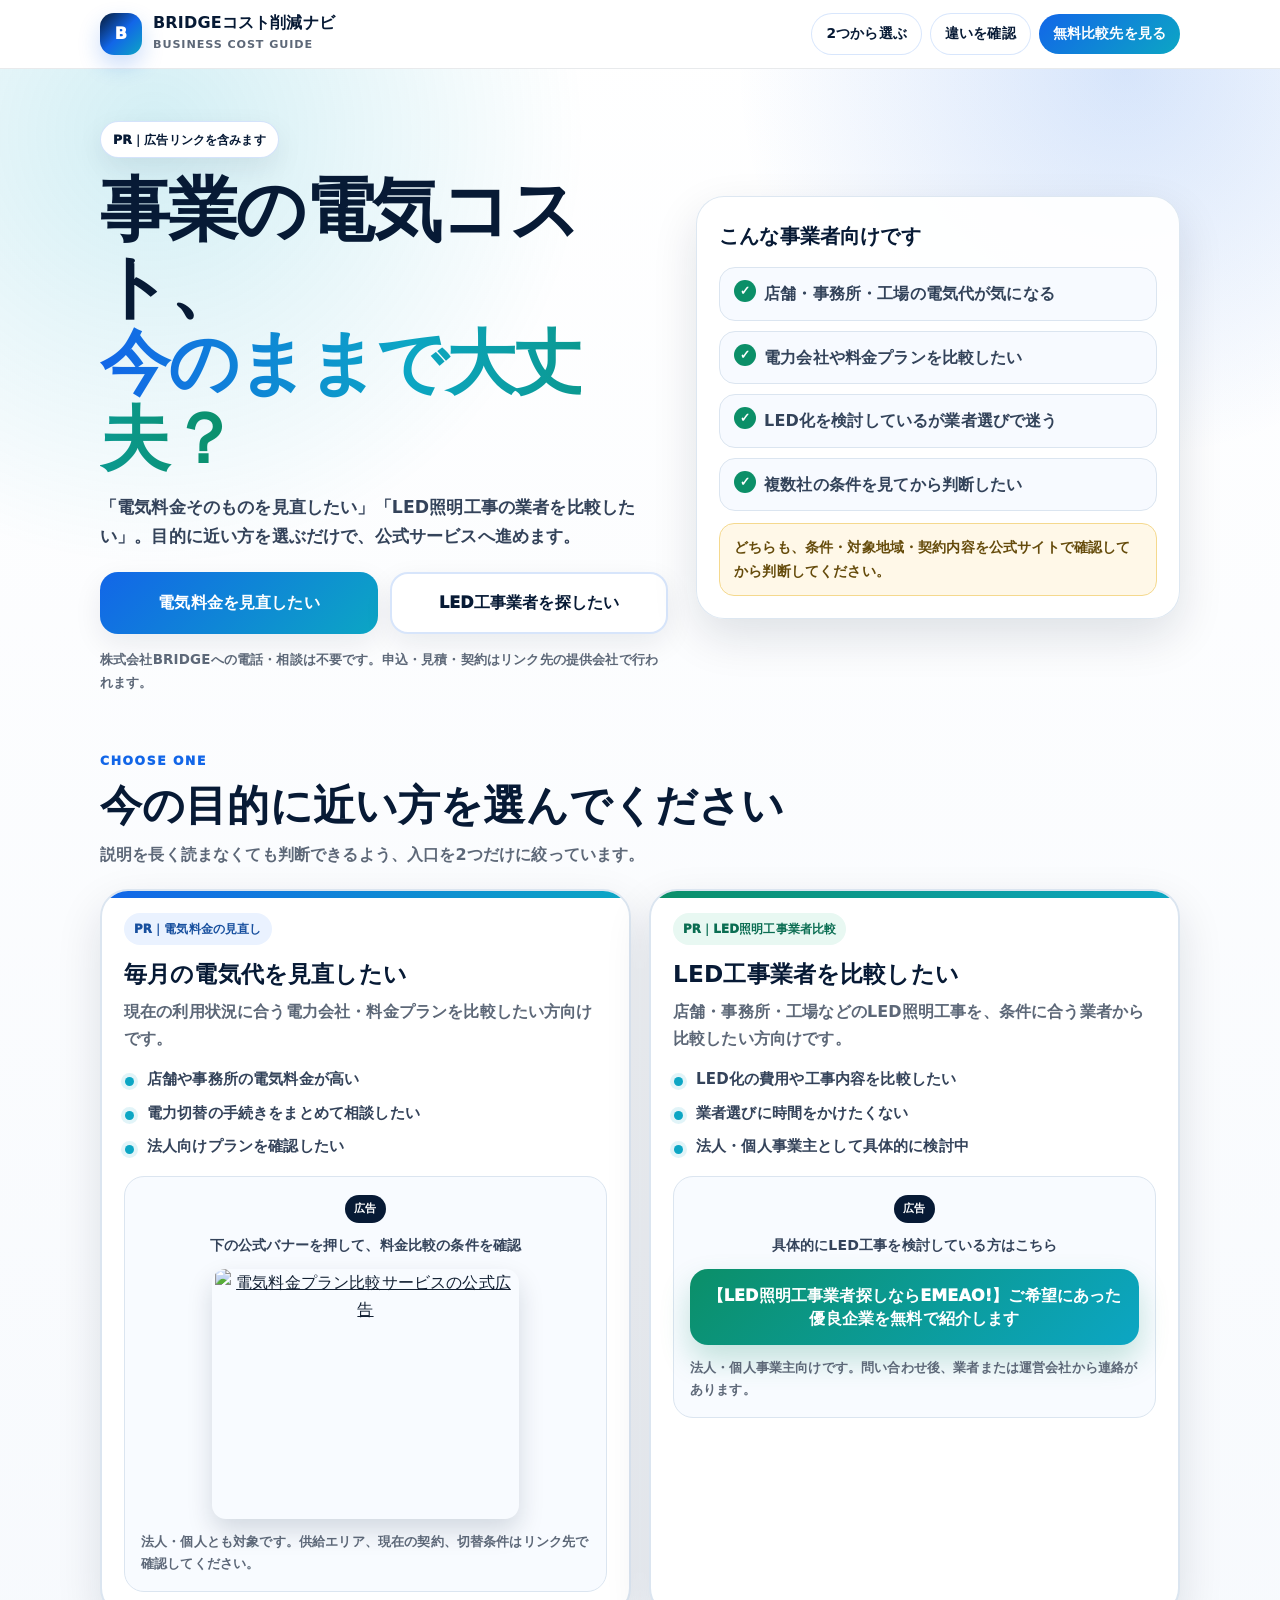
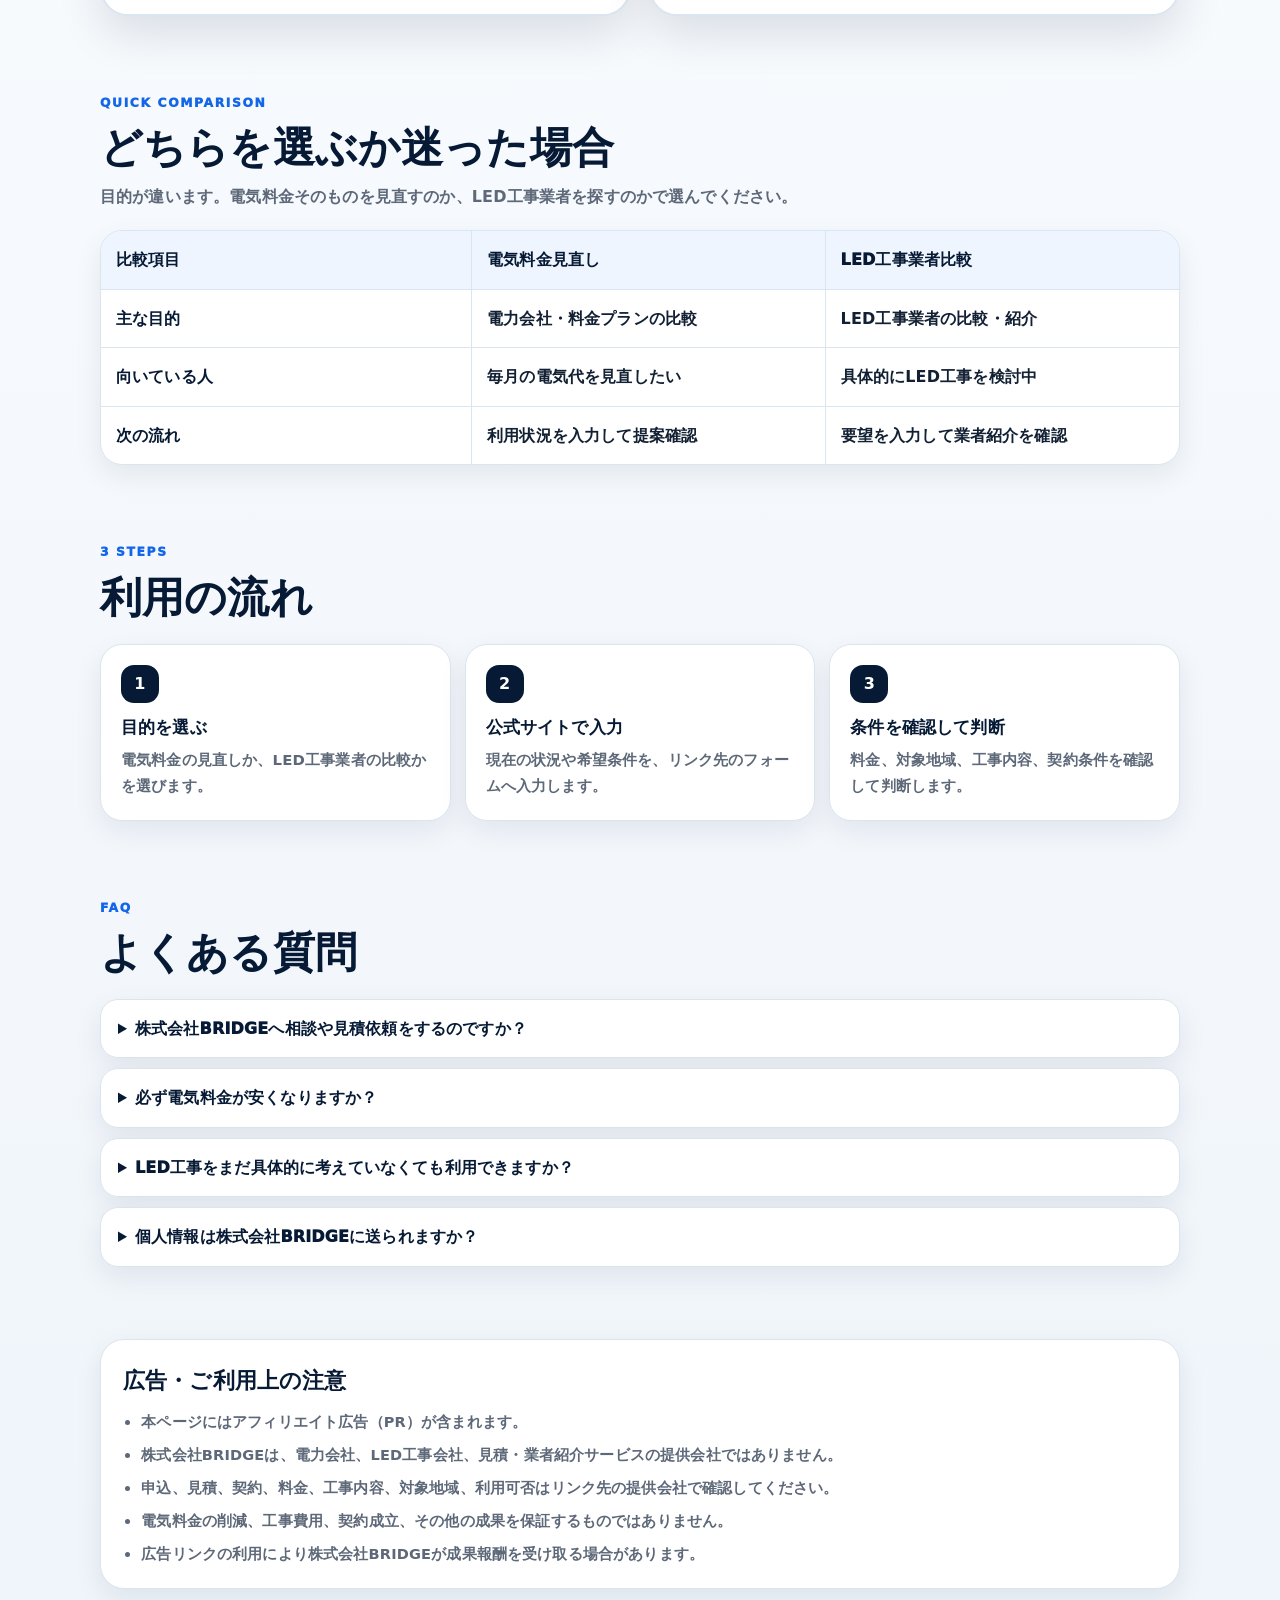
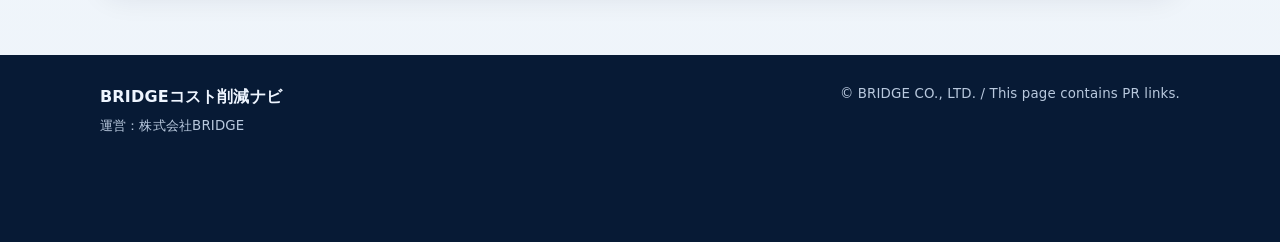
==== index.html @ 377116f3 "Redesign cost reduction nav for clear affiliate conversion" ====
<!doctype html>
<html lang="ja">
<head>
  <meta charset="utf-8">
  <meta name="viewport" content="width=device-width, initial-scale=1">
  <title>BRIDGEコスト削減ナビ｜法人・個人事業主の電気代・LED工事比較</title>
  <meta name="description" content="法人・個人事業主向けに、電気料金の見直しとLED照明工事業者の比較先を分かりやすく案内します。目的に近いサービスを選び、公式サイトで条件を確認できます。">
  <meta property="og:title" content="BRIDGEコスト削減ナビ｜電気代・LED工事比較">
  <meta property="og:description" content="事業の電気代を見直したい方、LED照明工事業者を比較したい方のためのシンプルな案内ページです。">
  <meta property="og:type" content="website">
  <meta property="og:url" content="https://bridgecoltdhashimoto-commits.github.io/bridge-business-cost-nav/">
  <meta name="twitter:card" content="summary">
  <meta name="theme-color" content="#071a35">
  <meta name="application-name" content="BRIDGEコスト削減ナビ">
  <meta name="apple-mobile-web-app-title" content="BRIDGEコストナビ">
  <meta name="apple-mobile-web-app-capable" content="yes">
  <meta name="mobile-web-app-capable" content="yes">
  <meta name="apple-mobile-web-app-status-bar-style" content="black-translucent">
  <link rel="canonical" href="https://bridgecoltdhashimoto-commits.github.io/bridge-business-cost-nav/">
  <link rel="icon" href="icon.svg?v=20260711-2" type="image/svg+xml">
  <link rel="manifest" href="site.webmanifest?v=20260711-2">
  <style>
    :root{
      --navy:#071a35;
      --blue:#1266e8;
      --cyan:#0ca6c4;
      --green:#0b8f68;
      --ink:#122033;
      --muted:#5d6878;
      --line:#dbe5f0;
      --bg:#f4f8fc;
      --card:#fff;
      --warm:#fff8e8;
      --shadow:0 18px 46px rgba(7,26,53,.12);
      --soft:0 10px 28px rgba(7,26,53,.08);
      --max:1080px;
    }
    *{box-sizing:border-box;margin:0;padding:0}
    html{scroll-behavior:smooth;scroll-padding-top:84px}
    body{font-family:"Yu Gothic","Hiragino Kaku Gothic ProN","Meiryo",system-ui,sans-serif;color:var(--ink);background:linear-gradient(180deg,#fff 0%,#f6f9fd 54%,#eef4fa 100%);line-height:1.72;letter-spacing:.01em}
    a{color:inherit}
    img{display:block;max-width:100%;height:auto}
    .container{width:min(var(--max),92%);margin:0 auto}
    .skip-link{position:absolute;left:-9999px;top:8px;background:#fff;color:#000;padding:10px 14px;border-radius:10px;z-index:9999}.skip-link:focus{left:8px}
    .site-header{position:sticky;top:0;z-index:1000;background:rgba(255,255,255,.94);backdrop-filter:blur(14px);border-bottom:1px solid rgba(7,26,53,.09)}
    .header-inner{min-height:68px;display:flex;align-items:center;justify-content:space-between;gap:16px}
    .brand{display:flex;align-items:center;gap:11px;text-decoration:none;color:var(--navy)}
    .brand-mark{width:42px;height:42px;border-radius:14px;display:grid;place-items:center;color:#fff;background:linear-gradient(135deg,var(--navy),var(--blue),var(--cyan));font-weight:1000;box-shadow:0 10px 22px rgba(18,102,232,.22)}
    .brand strong{display:block;font-size:1rem;line-height:1.2}.brand small{display:block;color:var(--muted);font-size:.7rem;font-weight:900;letter-spacing:.08em;margin-top:3px}
    .header-nav{display:flex;align-items:center;gap:8px}.header-nav a{min-height:40px;display:inline-flex;align-items:center;padding:8px 14px;border-radius:999px;text-decoration:none;color:var(--navy);font-weight:900;font-size:.86rem;border:1px solid rgba(18,102,232,.16);background:#fff}.header-nav a.primary{color:#fff;border:none;background:linear-gradient(135deg,var(--blue),var(--cyan))}
    .hero{padding:52px 0 26px;background:radial-gradient(circle at 12% 10%,rgba(12,166,196,.18),transparent 34%),radial-gradient(circle at 88% 0%,rgba(18,102,232,.17),transparent 30%)}
    .hero-grid{display:grid;grid-template-columns:minmax(0,1.08fr) minmax(310px,.92fr);gap:28px;align-items:center}
    .pr-label{display:inline-flex;align-items:center;gap:7px;padding:7px 12px;border-radius:999px;background:#fff;border:1px solid rgba(18,102,232,.18);color:var(--navy);font-size:.78rem;font-weight:1000;margin-bottom:14px;box-shadow:var(--soft)}
    h1{font-size:clamp(2.25rem,5.5vw,4.55rem);line-height:1.08;color:var(--navy);font-weight:1000;letter-spacing:-.035em;margin-bottom:16px}
    h1 span{background:linear-gradient(90deg,var(--blue),var(--cyan),var(--green));-webkit-background-clip:text;background-clip:text;color:transparent}
    .hero-lead{max-width:680px;color:#34435a;font-size:1.08rem;font-weight:700;margin-bottom:20px}
    .hero-actions{display:grid;grid-template-columns:repeat(2,minmax(0,1fr));gap:12px;max-width:650px}
    .hero-action{min-height:62px;display:flex;align-items:center;justify-content:center;padding:13px 16px;border-radius:18px;text-decoration:none;text-align:center;font-weight:1000;line-height:1.35;box-shadow:var(--soft)}
    .hero-action.primary{color:#fff;background:linear-gradient(135deg,var(--blue),var(--cyan))}.hero-action.secondary{color:var(--navy);background:#fff;border:2px solid rgba(18,102,232,.17)}
    .hero-note{margin-top:14px;color:var(--muted);font-size:.84rem;font-weight:700}
    .hero-panel{background:rgba(255,255,255,.92);border:1px solid rgba(219,229,240,.92);border-radius:28px;padding:22px;box-shadow:var(--shadow)}
    .hero-panel h2{font-size:1.28rem;color:var(--navy);margin-bottom:13px}
    .check-list{list-style:none;display:grid;gap:10px}.check-list li{position:relative;padding:12px 12px 12px 44px;border-radius:16px;background:#f7faff;border:1px solid var(--line);color:#33435a;font-weight:800}.check-list li::before{content:"✓";position:absolute;left:14px;top:12px;width:22px;height:22px;display:grid;place-items:center;border-radius:50%;color:#fff;background:var(--green);font-size:.78rem;font-weight:1000}
    .panel-caption{margin-top:12px;padding:12px 14px;border-radius:15px;background:var(--warm);border:1px solid #f5d98e;color:#654b0b;font-size:.86rem;font-weight:800}
    section{padding:36px 0}.section-head{margin-bottom:20px}.eyebrow{display:inline-block;color:var(--blue);font-size:.77rem;font-weight:1000;letter-spacing:.13em;margin-bottom:7px}.section-head h2{font-size:clamp(1.7rem,3.8vw,2.65rem);line-height:1.25;color:var(--navy);margin-bottom:9px}.section-head p{max-width:780px;color:var(--muted);font-weight:700}
    .choice-section{padding-top:26px}
    .choice-grid{display:grid;grid-template-columns:repeat(2,minmax(0,1fr));gap:18px}
    .choice-card{position:relative;overflow:hidden;background:#fff;border:2px solid var(--line);border-radius:28px;padding:22px;box-shadow:var(--shadow)}
    .choice-card::before{content:"";position:absolute;inset:0 0 auto;height:7px;background:linear-gradient(90deg,var(--blue),var(--cyan))}.choice-card.led::before{background:linear-gradient(90deg,var(--green),var(--cyan))}
    .choice-tag{display:inline-flex;padding:6px 10px;border-radius:999px;background:#eaf2ff;color:#174f9e;font-size:.74rem;font-weight:1000;margin-bottom:13px}.choice-card.led .choice-tag{background:#e8f8f2;color:#0a6d52}
    .choice-card h3{font-size:1.45rem;line-height:1.35;color:var(--navy);margin-bottom:8px}.choice-card>p{color:var(--muted);font-weight:700;margin-bottom:14px}
    .fit-list{list-style:none;display:grid;gap:8px;margin-bottom:16px}.fit-list li{position:relative;padding-left:23px;color:#34435a;font-size:.94rem;font-weight:750}.fit-list li::before{content:"";position:absolute;left:1px;top:.72em;width:9px;height:9px;border-radius:50%;background:var(--cyan);box-shadow:0 0 0 4px rgba(12,166,196,.12)}
    .ad-box{background:#f8fbff;border:1px solid var(--line);border-radius:20px;padding:16px;text-align:center}.ad-box .ad-label{display:inline-flex;margin-bottom:10px;padding:4px 9px;border-radius:999px;color:#fff;background:var(--navy);font-size:.7rem;font-weight:1000;letter-spacing:.08em}.ad-box .instruction{display:block;margin-bottom:12px;color:#34435a;font-size:.88rem;font-weight:900}.ad-box a{display:inline-block;max-width:100%}
    .electric-banner{display:inline-flex!important;justify-content:center;max-width:100%;border-radius:14px;overflow:hidden;box-shadow:0 12px 26px rgba(7,26,53,.15);transition:.2s}.electric-banner:hover,.electric-banner:focus-visible{transform:translateY(-2px);outline:4px solid rgba(18,102,232,.18);outline-offset:4px}.electric-banner img{width:min(300px,100%);height:auto}
    .led-link{display:flex!important;align-items:center;justify-content:center;min-height:66px;width:100%;padding:15px 16px;border-radius:18px;color:#fff!important;text-decoration:none;background:linear-gradient(135deg,var(--green),var(--cyan));font-weight:1000;font-size:1rem;line-height:1.45;box-shadow:0 15px 30px rgba(11,143,104,.23);transition:.2s}.led-link:hover,.led-link:focus-visible{transform:translateY(-2px);outline:4px solid rgba(11,143,104,.18);outline-offset:4px}
    .after-note{margin-top:12px;color:var(--muted);font-size:.8rem;font-weight:700;text-align:left}
    .compare-table{display:grid;grid-template-columns:1.05fr 1fr 1fr;background:#fff;border:1px solid var(--line);border-radius:22px;overflow:hidden;box-shadow:var(--soft)}.compare-table>div{padding:15px;border-right:1px solid var(--line);border-bottom:1px solid var(--line);font-weight:750}.compare-table>div:nth-child(3n){border-right:0}.compare-table>div:nth-last-child(-n+3){border-bottom:0}.compare-table .head{background:#eef5ff;color:var(--navy);font-weight:1000}.compare-table .label-cell{color:var(--navy);font-weight:1000}
    .steps{display:grid;grid-template-columns:repeat(3,minmax(0,1fr));gap:14px}.step{background:#fff;border:1px solid var(--line);border-radius:22px;padding:20px;box-shadow:var(--soft)}.step b{width:38px;height:38px;display:grid;place-items:center;border-radius:13px;background:var(--navy);color:#fff;margin-bottom:10px}.step h3{color:var(--navy);font-size:1.08rem;margin-bottom:6px}.step p{color:var(--muted);font-size:.93rem;font-weight:700}
    .faq{display:grid;gap:10px}.faq details{background:#fff;border:1px solid var(--line);border-radius:18px;padding:15px 17px;box-shadow:var(--soft)}.faq summary{cursor:pointer;color:var(--navy);font-weight:1000}.faq p{padding-top:10px;color:var(--muted);font-weight:700}
    .notice-box{background:#fff;border:1px solid var(--line);border-radius:24px;padding:22px;box-shadow:var(--soft)}.notice-box h2{color:var(--navy);font-size:1.35rem;margin-bottom:10px}.notice-box ul{padding-left:1.25em;display:grid;gap:8px;color:var(--muted);font-size:.91rem;font-weight:700}
    .footer{margin-top:30px;background:var(--navy);color:#eef5ff;padding:28px 0 104px}.footer-inner{display:flex;justify-content:space-between;gap:16px;flex-wrap:wrap}.footer small{color:#b9c9de}
    .mobile-bar{position:fixed;left:10px;right:10px;bottom:10px;z-index:1100;display:none;grid-template-columns:1fr 1fr;gap:8px;padding:8px;border-radius:20px;background:rgba(255,255,255,.95);border:1px solid rgba(219,229,240,.95);box-shadow:0 18px 44px rgba(7,26,53,.23);backdrop-filter:blur(12px)}.mobile-bar a{min-height:50px;display:grid;place-items:center;padding:8px;border-radius:14px;text-decoration:none;text-align:center;font-size:.83rem;font-weight:1000;line-height:1.25}.mobile-bar a:first-child{color:#fff;background:linear-gradient(135deg,var(--blue),var(--cyan))}.mobile-bar a:last-child{color:#fff;background:linear-gradient(135deg,var(--green),var(--cyan))}
    .tracking-pixel{position:absolute!important;width:1px!important;height:1px!important;opacity:0!important;pointer-events:none!important}
    @media(max-width:900px){.hero-grid{grid-template-columns:1fr}.hero-panel{order:-1}.header-nav{display:none}}
    @media(max-width:680px){body{padding-bottom:88px}.header-inner{min-height:62px}.brand strong{font-size:.94rem}.brand small{font-size:.62rem}.hero{padding:30px 0 18px}.hero-grid{gap:18px}.hero-panel{padding:17px;border-radius:22px}.hero-panel h2{font-size:1.1rem}.check-list li{font-size:.9rem}.hero-actions,.choice-grid,.steps{grid-template-columns:1fr}.hero-action{min-height:58px}.choice-card{padding:18px;border-radius:22px}.choice-card h3{font-size:1.27rem}.ad-box{padding:13px}.led-link{font-size:.95rem}.compare-table{grid-template-columns:.9fr 1fr 1fr;font-size:.78rem}.compare-table>div{padding:10px 7px}.mobile-bar{display:grid}.footer{padding-bottom:116px}}
    @media(prefers-reduced-motion:reduce){html{scroll-behavior:auto}*{transition:none!important}}
  </style>
</head>
<body>
  <a class="skip-link" href="#main">本文へ移動</a>
  <header class="site-header">
    <div class="container header-inner">
      <a class="brand" href="./" aria-label="BRIDGEコスト削減ナビ トップ">
        <span class="brand-mark">B</span>
        <span><strong>BRIDGEコスト削減ナビ</strong><small>BUSINESS COST GUIDE</small></span>
      </a>
      <nav class="header-nav" aria-label="メインメニュー">
        <a href="#choose">2つから選ぶ</a>
        <a href="#compare">違いを確認</a>
        <a class="primary" href="#choose">無料比較先を見る</a>
      </nav>
    </div>
  </header>

  <main id="main">
    <section class="hero">
      <div class="container hero-grid">
        <div>
          <span class="pr-label">PR｜広告リンクを含みます</span>
          <h1>事業の電気コスト、<br><span>今のままで大丈夫？</span></h1>
          <p class="hero-lead">「電気料金そのものを見直したい」「LED照明工事の業者を比較したい」。目的に近い方を選ぶだけで、公式サービスへ進めます。</p>
          <div class="hero-actions">
            <a class="hero-action primary" href="#electric">電気料金を見直したい</a>
            <a class="hero-action secondary" href="#led">LED工事業者を探したい</a>
          </div>
          <p class="hero-note">株式会社BRIDGEへの電話・相談は不要です。申込・見積・契約はリンク先の提供会社で行われます。</p>
        </div>
        <aside class="hero-panel" aria-label="このページが向いている方">
          <h2>こんな事業者向けです</h2>
          <ul class="check-list">
            <li>店舗・事務所・工場の電気代が気になる</li>
            <li>電力会社や料金プランを比較したい</li>
            <li>LED化を検討しているが業者選びで迷う</li>
            <li>複数社の条件を見てから判断したい</li>
          </ul>
          <div class="panel-caption">どちらも、条件・対象地域・契約内容を公式サイトで確認してから判断してください。</div>
        </aside>
      </div>
    </section>

    <section id="choose" class="choice-section">
      <div class="container">
        <div class="section-head">
          <span class="eyebrow">CHOOSE ONE</span>
          <h2>今の目的に近い方を選んでください</h2>
          <p>説明を長く読まなくても判断できるよう、入口を2つだけに絞っています。</p>
        </div>

        <div class="choice-grid">
          <article id="electric" class="choice-card">
            <span class="choice-tag">PR｜電気料金の見直し</span>
            <h3>毎月の電気代を見直したい</h3>
            <p>現在の利用状況に合う電力会社・料金プランを比較したい方向けです。</p>
            <ul class="fit-list">
              <li>店舗や事務所の電気料金が高い</li>
              <li>電力切替の手続きをまとめて相談したい</li>
              <li>法人向けプランを確認したい</li>
            </ul>
            <div class="ad-box">
              <span class="ad-label">広告</span>
              <span class="instruction">下の公式バナーを押して、料金比較の条件を確認</span>
              <a class="electric-banner" href="https://px.a8.net/svt/ejp?a8mat=4B7XX5+8G8IWI+3SPO+TU8U9" rel="nofollow sponsored">
                <img border="0" width="300" height="250" alt="電気料金プラン比較サービスの公式広告" src="https://www22.a8.net/svt/bgt?aid=260711033511&wid=001&eno=01&mid=s00000017718005012000&mc=1">
              </a>
              <img class="tracking-pixel" border="0" width="1" height="1" src="https://www19.a8.net/0.gif?a8mat=4B7XX5+8G8IWI+3SPO+TU8U9" alt="">
              <p class="after-note">法人・個人とも対象です。供給エリア、現在の契約、切替条件はリンク先で確認してください。</p>
            </div>
          </article>

          <article id="led" class="choice-card led">
            <span class="choice-tag">PR｜LED照明工事業者比較</span>
            <h3>LED工事業者を比較したい</h3>
            <p>店舗・事務所・工場などのLED照明工事を、条件に合う業者から比較したい方向けです。</p>
            <ul class="fit-list">
              <li>LED化の費用や工事内容を比較したい</li>
              <li>業者選びに時間をかけたくない</li>
              <li>法人・個人事業主として具体的に検討中</li>
            </ul>
            <div class="ad-box">
              <span class="ad-label">広告</span>
              <span class="instruction">具体的にLED工事を検討している方はこちら</span>
              <a class="led-link" href="https://px.a8.net/svt/ejp?a8mat=4B7XX5+8GTYIA+2LHA+1TK94Y" rel="nofollow sponsored">【LED照明工事業者探しならEMEAO!】ご希望にあった優良企業を無料で紹介します</a>
              <img class="tracking-pixel" border="0" width="1" height="1" src="https://www17.a8.net/0.gif?a8mat=4B7XX5+8GTYIA+2LHA+1TK94Y" alt="">
              <p class="after-note">法人・個人事業主向けです。問い合わせ後、業者または運営会社から連絡があります。</p>
            </div>
          </article>
        </div>
      </div>
    </section>

    <section id="compare">
      <div class="container">
        <div class="section-head">
          <span class="eyebrow">QUICK COMPARISON</span>
          <h2>どちらを選ぶか迷った場合</h2>
          <p>目的が違います。電気料金そのものを見直すのか、LED工事業者を探すのかで選んでください。</p>
        </div>
        <div class="compare-table" role="table" aria-label="サービス比較">
          <div class="head">比較項目</div><div class="head">電気料金見直し</div><div class="head">LED工事業者比較</div>
          <div class="label-cell">主な目的</div><div>電力会社・料金プランの比較</div><div>LED工事業者の比較・紹介</div>
          <div class="label-cell">向いている人</div><div>毎月の電気代を見直したい</div><div>具体的にLED工事を検討中</div>
          <div class="label-cell">次の流れ</div><div>利用状況を入力して提案確認</div><div>要望を入力して業者紹介を確認</div>
        </div>
      </div>
    </section>

    <section>
      <div class="container">
        <div class="section-head">
          <span class="eyebrow">3 STEPS</span>
          <h2>利用の流れ</h2>
        </div>
        <div class="steps">
          <div class="step"><b>1</b><h3>目的を選ぶ</h3><p>電気料金の見直しか、LED工事業者の比較かを選びます。</p></div>
          <div class="step"><b>2</b><h3>公式サイトで入力</h3><p>現在の状況や希望条件を、リンク先のフォームへ入力します。</p></div>
          <div class="step"><b>3</b><h3>条件を確認して判断</h3><p>料金、対象地域、工事内容、契約条件を確認して判断します。</p></div>
        </div>
      </div>
    </section>

    <section>
      <div class="container">
        <div class="section-head">
          <span class="eyebrow">FAQ</span>
          <h2>よくある質問</h2>
        </div>
        <div class="faq">
          <details><summary>株式会社BRIDGEへ相談や見積依頼をするのですか？</summary><p>いいえ。株式会社BRIDGEは紹介サイトの運営者です。相談、見積、申込、契約はリンク先の提供会社で行われます。</p></details>
          <details><summary>必ず電気料金が安くなりますか？</summary><p>保証はありません。現在の契約、使用量、地域、選択するプランによって結果は異なります。公式サイトの提案内容と条件をご確認ください。</p></details>
          <details><summary>LED工事をまだ具体的に考えていなくても利用できますか？</summary><p>LED工事業者比較は、法人・個人事業主として具体的に業者を探している方向けです。情報収集だけの問い合わせは避けてください。</p></details>
          <details><summary>個人情報は株式会社BRIDGEに送られますか？</summary><p>本ページには入力フォームを設置していません。申込情報は、リンク先の提供会社のサイトで入力します。</p></details>
        </div>
      </div>
    </section>

    <section id="notice">
      <div class="container">
        <div class="notice-box">
          <h2>広告・ご利用上の注意</h2>
          <ul>
            <li>本ページにはアフィリエイト広告（PR）が含まれます。</li>
            <li>株式会社BRIDGEは、電力会社、LED工事会社、見積・業者紹介サービスの提供会社ではありません。</li>
            <li>申込、見積、契約、料金、工事内容、対象地域、利用可否はリンク先の提供会社で確認してください。</li>
            <li>電気料金の削減、工事費用、契約成立、その他の成果を保証するものではありません。</li>
            <li>広告リンクの利用により株式会社BRIDGEが成果報酬を受け取る場合があります。</li>
          </ul>
        </div>
      </div>
    </section>
  </main>

  <footer class="footer">
    <div class="container footer-inner">
      <div><strong>BRIDGEコスト削減ナビ</strong><br><small>運営：株式会社BRIDGE</small></div>
      <small>© BRIDGE CO., LTD. / This page contains PR links.</small>
    </div>
  </footer>

  <nav class="mobile-bar" aria-label="スマートフォン用固定メニュー">
    <a href="#electric">電気料金を見直す</a>
    <a href="#led">LED業者を探す</a>
  </nav>
</body>
</html>
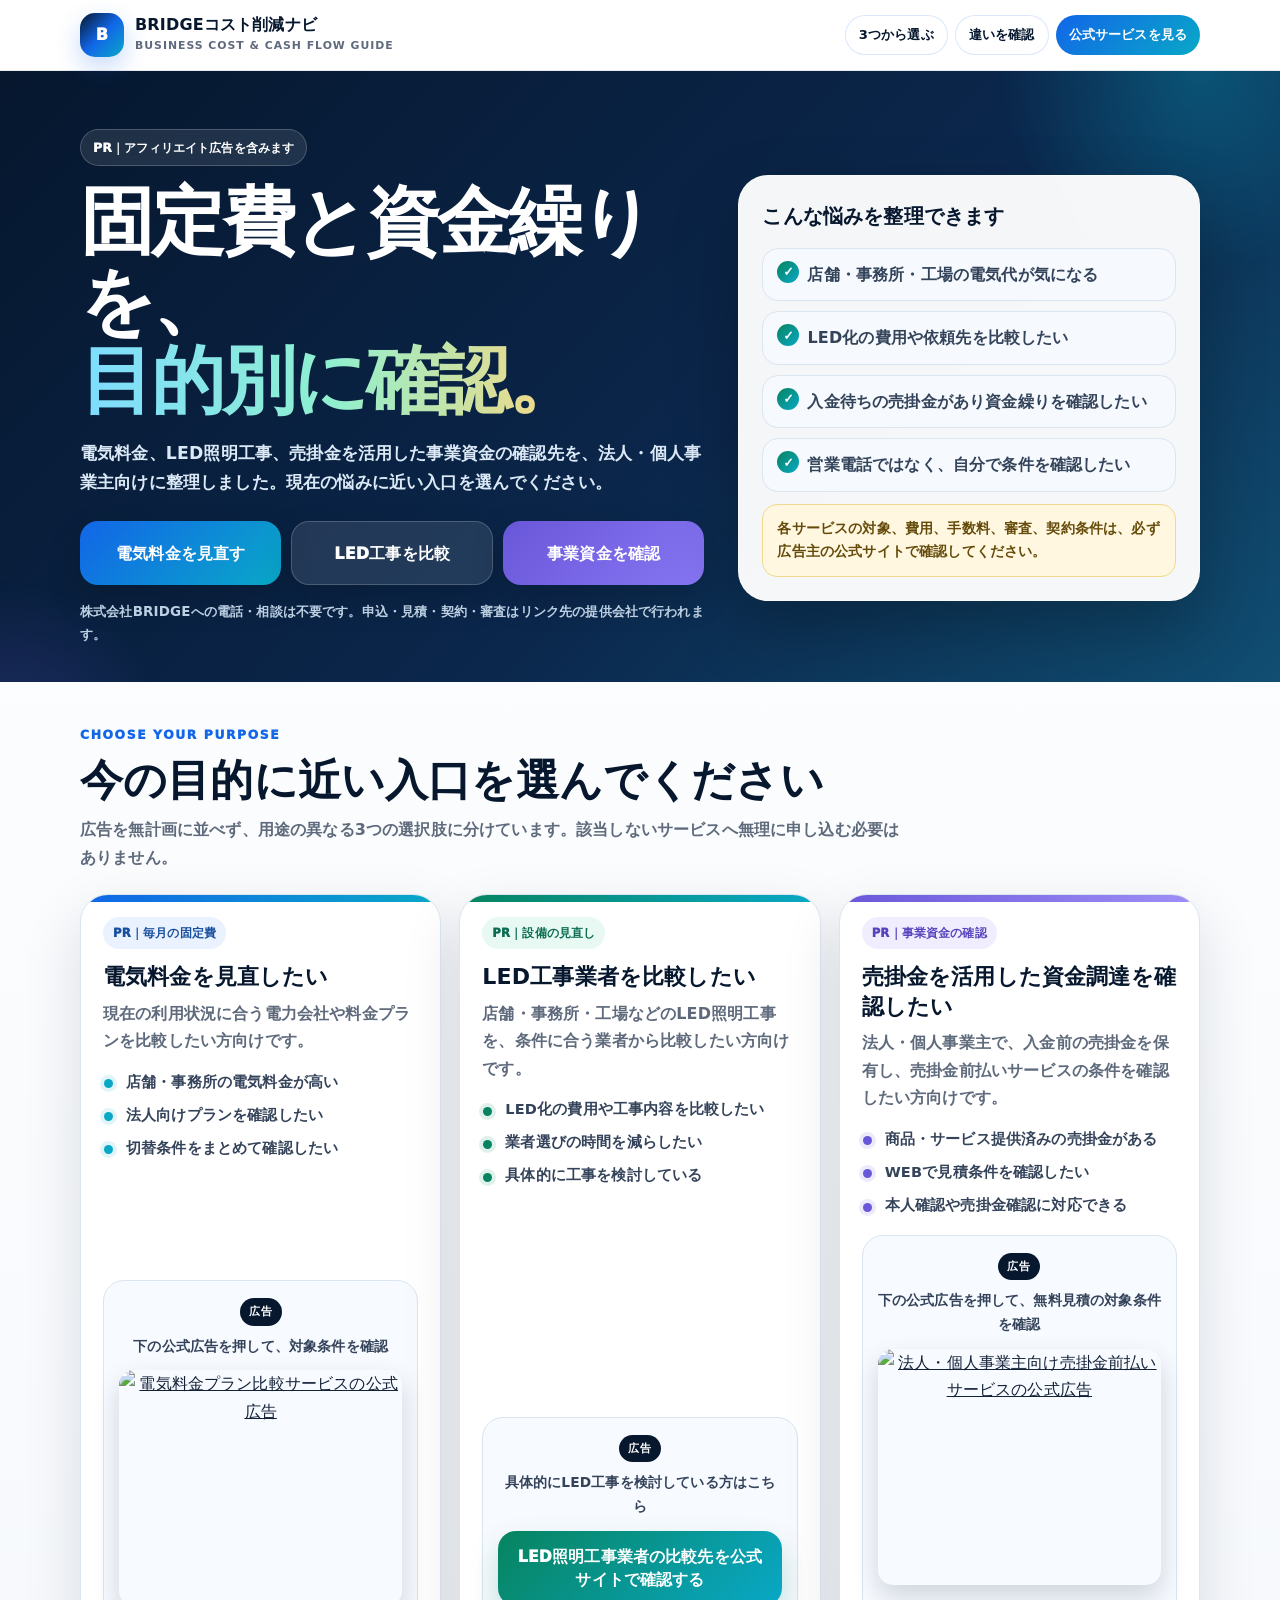
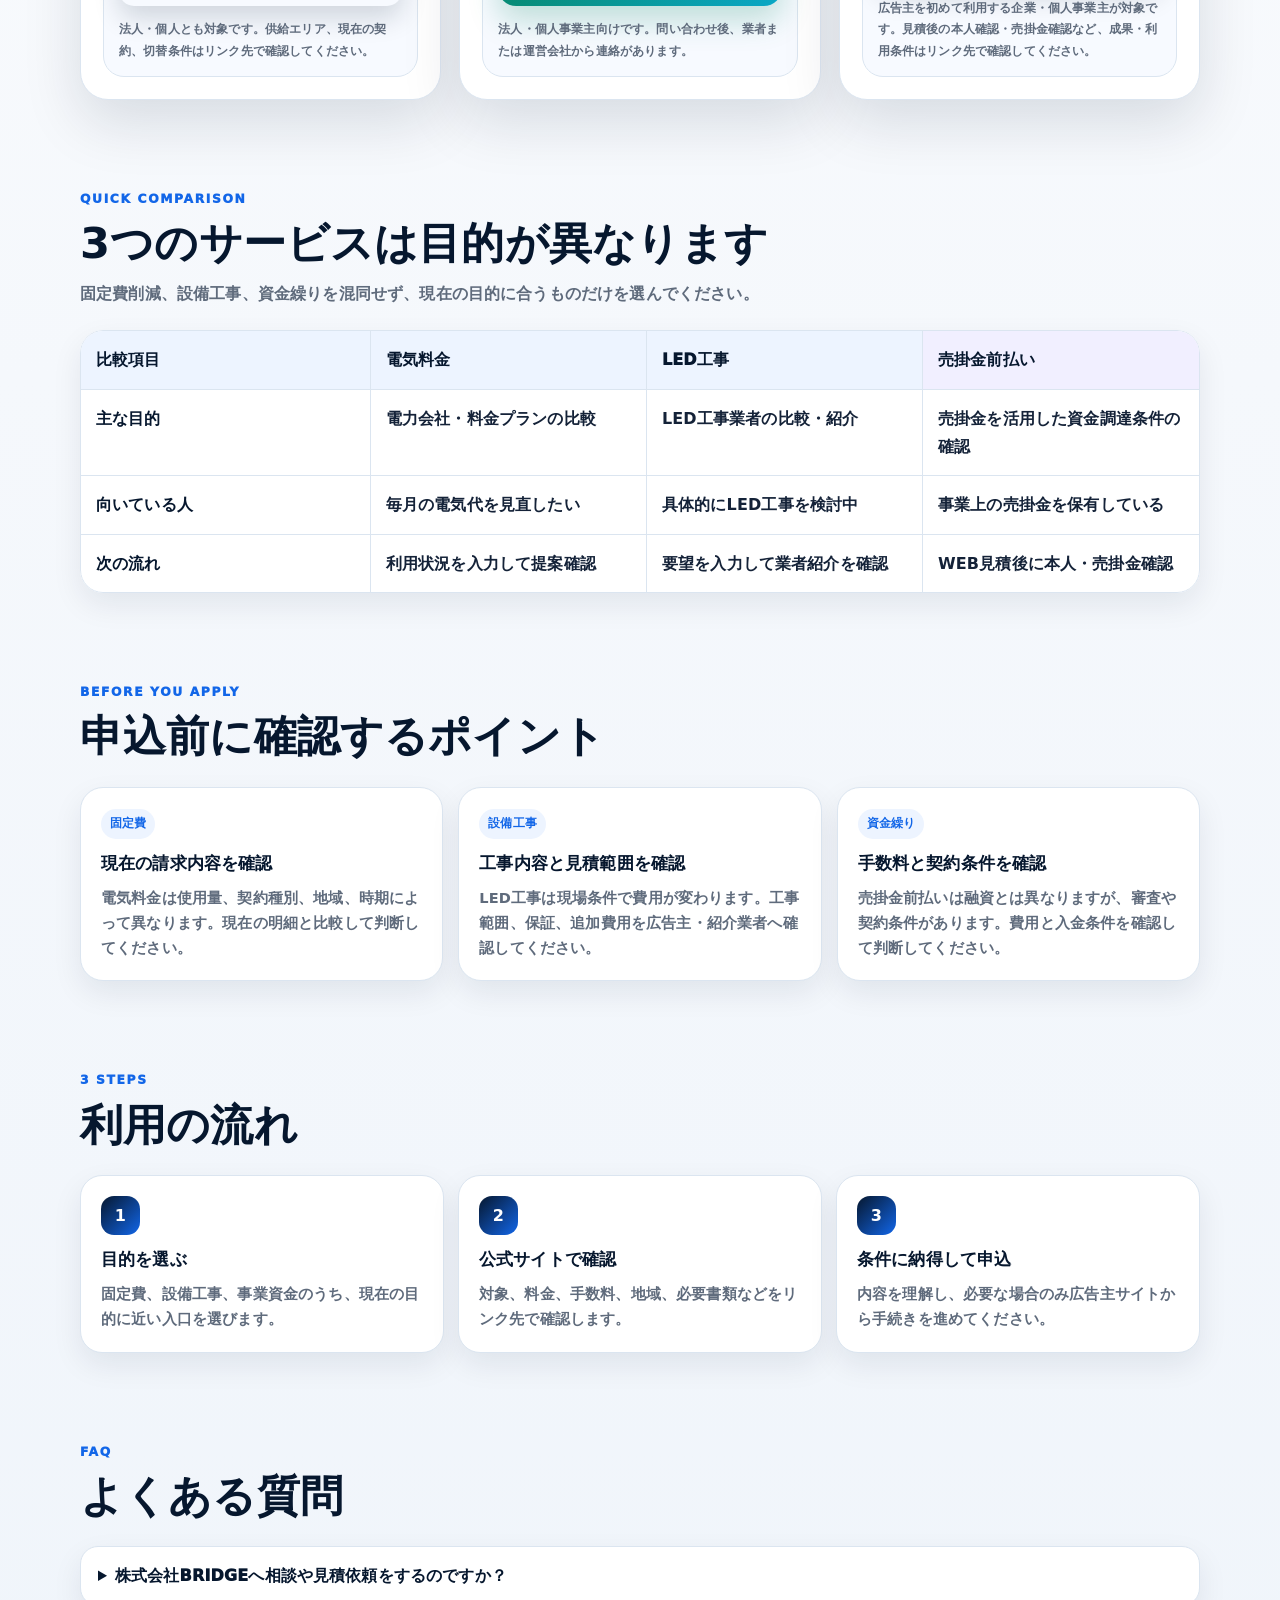
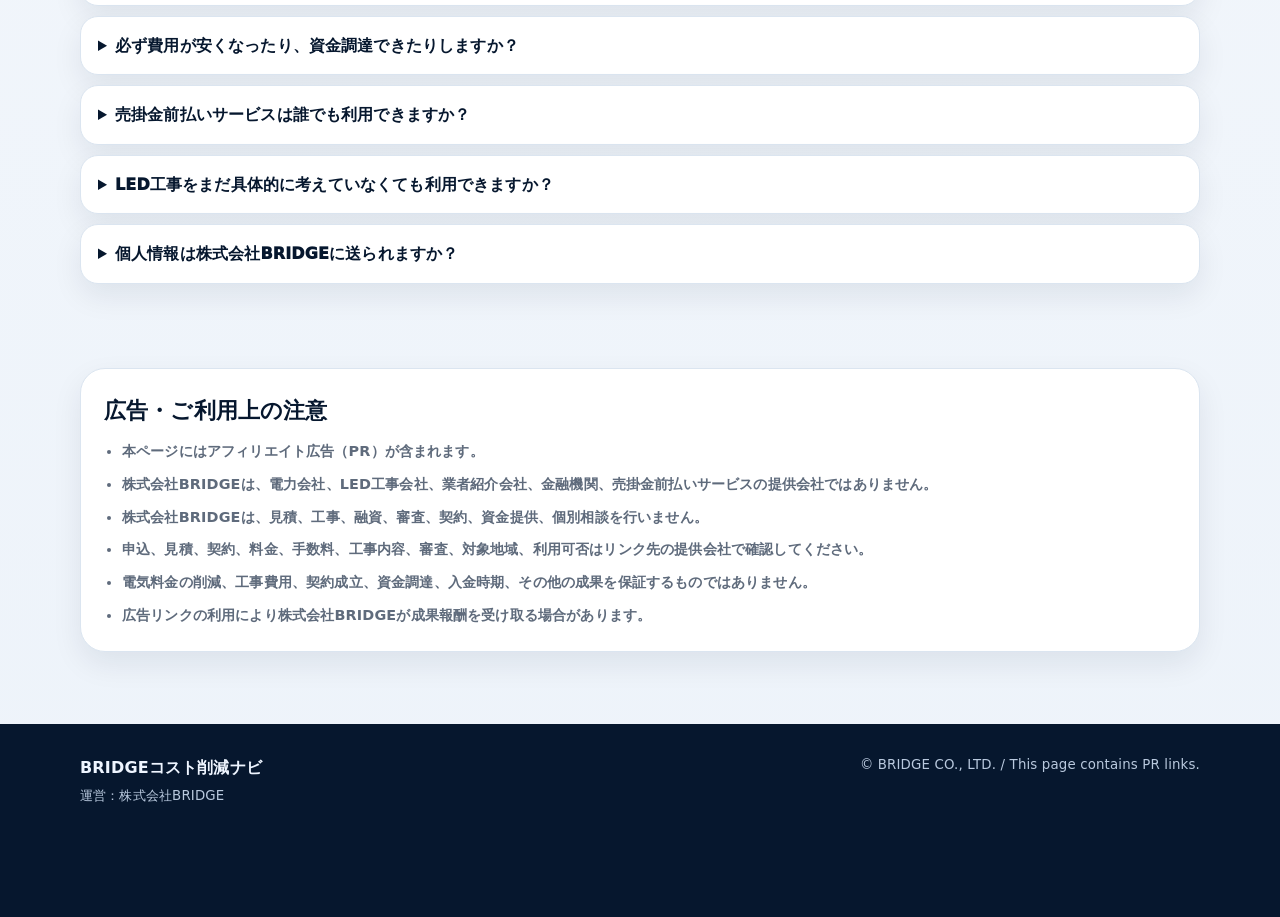
==== commit bc4b1f04: "Add cash flow guide and redesign business cost navigation" ====
--- a/index.html
+++ b/index.html
@@ -3,10 +3,10 @@
 <head>
   <meta charset="utf-8">
   <meta name="viewport" content="width=device-width, initial-scale=1">
-  <title>BRIDGEコスト削減ナビ｜法人・個人事業主の電気代・LED工事比較</title>
-  <meta name="description" content="法人・個人事業主向けに、電気料金の見直しとLED照明工事業者の比較先を分かりやすく案内します。目的に近いサービスを選び、公式サイトで条件を確認できます。">
-  <meta property="og:title" content="BRIDGEコスト削減ナビ｜電気代・LED工事比較">
-  <meta property="og:description" content="事業の電気代を見直したい方、LED照明工事業者を比較したい方のためのシンプルな案内ページです。">
+  <title>BRIDGEコスト削減ナビ｜電気代・LED工事・事業資金の比較案内</title>
+  <meta name="description" content="法人・個人事業主向けに、電気料金の見直し、LED照明工事業者の比較、売掛金前払いサービスを分かりやすく案内する自己完結型の情報サイトです。">
+  <meta property="og:title" content="BRIDGEコスト削減ナビ｜固定費・設備・資金繰りの確認先">
+  <meta property="og:description" content="電気代、LED工事、事業資金。現在の悩みに近い入口から、外部サービスの条件を確認できます。">
   <meta property="og:type" content="website">
   <meta property="og:url" content="https://bridgecoltdhashimoto-commits.github.io/bridge-business-cost-nav/">
   <meta name="twitter:card" content="summary">
@@ -17,87 +17,91 @@
   <meta name="mobile-web-app-capable" content="yes">
   <meta name="apple-mobile-web-app-status-bar-style" content="black-translucent">
   <link rel="canonical" href="https://bridgecoltdhashimoto-commits.github.io/bridge-business-cost-nav/">
-  <link rel="icon" href="icon.svg?v=20260711-2" type="image/svg+xml">
-  <link rel="manifest" href="site.webmanifest?v=20260711-2">
+  <link rel="icon" href="icon.svg?v=20260712-1" type="image/svg+xml">
+  <link rel="manifest" href="site.webmanifest?v=20260712-1">
   <style>
     :root{
-      --navy:#071a35;
+      --navy:#06172e;
+      --navy-2:#0b274c;
       --blue:#1266e8;
-      --cyan:#0ca6c4;
-      --green:#0b8f68;
-      --ink:#122033;
-      --muted:#5d6878;
+      --cyan:#09a8c7;
+      --green:#07845f;
+      --violet:#6957d9;
+      --ink:#142238;
+      --muted:#5f6b7c;
       --line:#dbe5f0;
-      --bg:#f4f8fc;
+      --bg:#f3f7fc;
       --card:#fff;
-      --warm:#fff8e8;
-      --shadow:0 18px 46px rgba(7,26,53,.12);
-      --soft:0 10px 28px rgba(7,26,53,.08);
-      --max:1080px;
+      --warm:#fff7df;
+      --shadow:0 22px 58px rgba(6,23,46,.13);
+      --soft:0 12px 30px rgba(6,23,46,.08);
+      --max:1120px;
     }
     *{box-sizing:border-box;margin:0;padding:0}
-    html{scroll-behavior:smooth;scroll-padding-top:84px}
-    body{font-family:"Yu Gothic","Hiragino Kaku Gothic ProN","Meiryo",system-ui,sans-serif;color:var(--ink);background:linear-gradient(180deg,#fff 0%,#f6f9fd 54%,#eef4fa 100%);line-height:1.72;letter-spacing:.01em}
+    html{scroll-behavior:smooth;scroll-padding-top:86px}
+    body{font-family:"Yu Gothic","Hiragino Kaku Gothic ProN","Meiryo",system-ui,sans-serif;color:var(--ink);background:linear-gradient(180deg,#fff 0%,#f5f8fc 48%,#edf3fa 100%);line-height:1.72;letter-spacing:.01em}
     a{color:inherit}
     img{display:block;max-width:100%;height:auto}
     .container{width:min(var(--max),92%);margin:0 auto}
     .skip-link{position:absolute;left:-9999px;top:8px;background:#fff;color:#000;padding:10px 14px;border-radius:10px;z-index:9999}.skip-link:focus{left:8px}
-    .site-header{position:sticky;top:0;z-index:1000;background:rgba(255,255,255,.94);backdrop-filter:blur(14px);border-bottom:1px solid rgba(7,26,53,.09)}
-    .header-inner{min-height:68px;display:flex;align-items:center;justify-content:space-between;gap:16px}
+    .site-header{position:sticky;top:0;z-index:1000;background:rgba(255,255,255,.94);backdrop-filter:blur(14px);border-bottom:1px solid rgba(6,23,46,.09)}
+    .header-inner{min-height:70px;display:flex;align-items:center;justify-content:space-between;gap:18px}
     .brand{display:flex;align-items:center;gap:11px;text-decoration:none;color:var(--navy)}
-    .brand-mark{width:42px;height:42px;border-radius:14px;display:grid;place-items:center;color:#fff;background:linear-gradient(135deg,var(--navy),var(--blue),var(--cyan));font-weight:1000;box-shadow:0 10px 22px rgba(18,102,232,.22)}
-    .brand strong{display:block;font-size:1rem;line-height:1.2}.brand small{display:block;color:var(--muted);font-size:.7rem;font-weight:900;letter-spacing:.08em;margin-top:3px}
-    .header-nav{display:flex;align-items:center;gap:8px}.header-nav a{min-height:40px;display:inline-flex;align-items:center;padding:8px 14px;border-radius:999px;text-decoration:none;color:var(--navy);font-weight:900;font-size:.86rem;border:1px solid rgba(18,102,232,.16);background:#fff}.header-nav a.primary{color:#fff;border:none;background:linear-gradient(135deg,var(--blue),var(--cyan))}
-    .hero{padding:52px 0 26px;background:radial-gradient(circle at 12% 10%,rgba(12,166,196,.18),transparent 34%),radial-gradient(circle at 88% 0%,rgba(18,102,232,.17),transparent 30%)}
-    .hero-grid{display:grid;grid-template-columns:minmax(0,1.08fr) minmax(310px,.92fr);gap:28px;align-items:center}
-    .pr-label{display:inline-flex;align-items:center;gap:7px;padding:7px 12px;border-radius:999px;background:#fff;border:1px solid rgba(18,102,232,.18);color:var(--navy);font-size:.78rem;font-weight:1000;margin-bottom:14px;box-shadow:var(--soft)}
-    h1{font-size:clamp(2.25rem,5.5vw,4.55rem);line-height:1.08;color:var(--navy);font-weight:1000;letter-spacing:-.035em;margin-bottom:16px}
-    h1 span{background:linear-gradient(90deg,var(--blue),var(--cyan),var(--green));-webkit-background-clip:text;background-clip:text;color:transparent}
-    .hero-lead{max-width:680px;color:#34435a;font-size:1.08rem;font-weight:700;margin-bottom:20px}
-    .hero-actions{display:grid;grid-template-columns:repeat(2,minmax(0,1fr));gap:12px;max-width:650px}
-    .hero-action{min-height:62px;display:flex;align-items:center;justify-content:center;padding:13px 16px;border-radius:18px;text-decoration:none;text-align:center;font-weight:1000;line-height:1.35;box-shadow:var(--soft)}
-    .hero-action.primary{color:#fff;background:linear-gradient(135deg,var(--blue),var(--cyan))}.hero-action.secondary{color:var(--navy);background:#fff;border:2px solid rgba(18,102,232,.17)}
-    .hero-note{margin-top:14px;color:var(--muted);font-size:.84rem;font-weight:700}
-    .hero-panel{background:rgba(255,255,255,.92);border:1px solid rgba(219,229,240,.92);border-radius:28px;padding:22px;box-shadow:var(--shadow)}
-    .hero-panel h2{font-size:1.28rem;color:var(--navy);margin-bottom:13px}
-    .check-list{list-style:none;display:grid;gap:10px}.check-list li{position:relative;padding:12px 12px 12px 44px;border-radius:16px;background:#f7faff;border:1px solid var(--line);color:#33435a;font-weight:800}.check-list li::before{content:"✓";position:absolute;left:14px;top:12px;width:22px;height:22px;display:grid;place-items:center;border-radius:50%;color:#fff;background:var(--green);font-size:.78rem;font-weight:1000}
-    .panel-caption{margin-top:12px;padding:12px 14px;border-radius:15px;background:var(--warm);border:1px solid #f5d98e;color:#654b0b;font-size:.86rem;font-weight:800}
-    section{padding:36px 0}.section-head{margin-bottom:20px}.eyebrow{display:inline-block;color:var(--blue);font-size:.77rem;font-weight:1000;letter-spacing:.13em;margin-bottom:7px}.section-head h2{font-size:clamp(1.7rem,3.8vw,2.65rem);line-height:1.25;color:var(--navy);margin-bottom:9px}.section-head p{max-width:780px;color:var(--muted);font-weight:700}
-    .choice-section{padding-top:26px}
-    .choice-grid{display:grid;grid-template-columns:repeat(2,minmax(0,1fr));gap:18px}
-    .choice-card{position:relative;overflow:hidden;background:#fff;border:2px solid var(--line);border-radius:28px;padding:22px;box-shadow:var(--shadow)}
-    .choice-card::before{content:"";position:absolute;inset:0 0 auto;height:7px;background:linear-gradient(90deg,var(--blue),var(--cyan))}.choice-card.led::before{background:linear-gradient(90deg,var(--green),var(--cyan))}
-    .choice-tag{display:inline-flex;padding:6px 10px;border-radius:999px;background:#eaf2ff;color:#174f9e;font-size:.74rem;font-weight:1000;margin-bottom:13px}.choice-card.led .choice-tag{background:#e8f8f2;color:#0a6d52}
-    .choice-card h3{font-size:1.45rem;line-height:1.35;color:var(--navy);margin-bottom:8px}.choice-card>p{color:var(--muted);font-weight:700;margin-bottom:14px}
-    .fit-list{list-style:none;display:grid;gap:8px;margin-bottom:16px}.fit-list li{position:relative;padding-left:23px;color:#34435a;font-size:.94rem;font-weight:750}.fit-list li::before{content:"";position:absolute;left:1px;top:.72em;width:9px;height:9px;border-radius:50%;background:var(--cyan);box-shadow:0 0 0 4px rgba(12,166,196,.12)}
-    .ad-box{background:#f8fbff;border:1px solid var(--line);border-radius:20px;padding:16px;text-align:center}.ad-box .ad-label{display:inline-flex;margin-bottom:10px;padding:4px 9px;border-radius:999px;color:#fff;background:var(--navy);font-size:.7rem;font-weight:1000;letter-spacing:.08em}.ad-box .instruction{display:block;margin-bottom:12px;color:#34435a;font-size:.88rem;font-weight:900}.ad-box a{display:inline-block;max-width:100%}
-    .electric-banner{display:inline-flex!important;justify-content:center;max-width:100%;border-radius:14px;overflow:hidden;box-shadow:0 12px 26px rgba(7,26,53,.15);transition:.2s}.electric-banner:hover,.electric-banner:focus-visible{transform:translateY(-2px);outline:4px solid rgba(18,102,232,.18);outline-offset:4px}.electric-banner img{width:min(300px,100%);height:auto}
-    .led-link{display:flex!important;align-items:center;justify-content:center;min-height:66px;width:100%;padding:15px 16px;border-radius:18px;color:#fff!important;text-decoration:none;background:linear-gradient(135deg,var(--green),var(--cyan));font-weight:1000;font-size:1rem;line-height:1.45;box-shadow:0 15px 30px rgba(11,143,104,.23);transition:.2s}.led-link:hover,.led-link:focus-visible{transform:translateY(-2px);outline:4px solid rgba(11,143,104,.18);outline-offset:4px}
-    .after-note{margin-top:12px;color:var(--muted);font-size:.8rem;font-weight:700;text-align:left}
-    .compare-table{display:grid;grid-template-columns:1.05fr 1fr 1fr;background:#fff;border:1px solid var(--line);border-radius:22px;overflow:hidden;box-shadow:var(--soft)}.compare-table>div{padding:15px;border-right:1px solid var(--line);border-bottom:1px solid var(--line);font-weight:750}.compare-table>div:nth-child(3n){border-right:0}.compare-table>div:nth-last-child(-n+3){border-bottom:0}.compare-table .head{background:#eef5ff;color:var(--navy);font-weight:1000}.compare-table .label-cell{color:var(--navy);font-weight:1000}
-    .steps{display:grid;grid-template-columns:repeat(3,minmax(0,1fr));gap:14px}.step{background:#fff;border:1px solid var(--line);border-radius:22px;padding:20px;box-shadow:var(--soft)}.step b{width:38px;height:38px;display:grid;place-items:center;border-radius:13px;background:var(--navy);color:#fff;margin-bottom:10px}.step h3{color:var(--navy);font-size:1.08rem;margin-bottom:6px}.step p{color:var(--muted);font-size:.93rem;font-weight:700}
+    .brand-mark{width:44px;height:44px;border-radius:15px;display:grid;place-items:center;color:#fff;background:linear-gradient(135deg,var(--navy),var(--blue),var(--cyan));font-weight:1000;box-shadow:0 10px 24px rgba(18,102,232,.24)}
+    .brand strong{display:block;font-size:1rem;line-height:1.2}.brand small{display:block;color:var(--muted);font-size:.68rem;font-weight:900;letter-spacing:.09em;margin-top:3px}
+    .header-nav{display:flex;align-items:center;gap:7px}.header-nav a{min-height:40px;display:inline-flex;align-items:center;padding:8px 13px;border-radius:999px;text-decoration:none;color:var(--navy);font-weight:900;font-size:.82rem;border:1px solid rgba(18,102,232,.15);background:#fff}.header-nav a.primary{color:#fff;border:none;background:linear-gradient(135deg,var(--blue),var(--cyan))}
+    .hero{position:relative;overflow:hidden;padding:58px 0 36px;color:#fff;background:linear-gradient(135deg,var(--navy) 0%,var(--navy-2) 58%,#104e72 100%)}
+    .hero::before,.hero::after{content:"";position:absolute;border-radius:50%;filter:blur(2px);pointer-events:none}.hero::before{width:420px;height:420px;right:-130px;top:-210px;background:radial-gradient(circle,rgba(9,168,199,.32),transparent 68%)}.hero::after{width:360px;height:360px;left:-180px;bottom:-250px;background:radial-gradient(circle,rgba(105,87,217,.25),transparent 68%)}
+    .hero-grid{position:relative;z-index:1;display:grid;grid-template-columns:minmax(0,1.15fr) minmax(310px,.85fr);gap:34px;align-items:center}
+    .pr-label{display:inline-flex;align-items:center;gap:7px;padding:7px 12px;border-radius:999px;background:rgba(255,255,255,.1);border:1px solid rgba(255,255,255,.2);color:#fff;font-size:.78rem;font-weight:1000;margin-bottom:16px;backdrop-filter:blur(10px)}
+    h1{font-size:clamp(2.35rem,5.8vw,4.8rem);line-height:1.07;color:#fff;font-weight:1000;letter-spacing:-.04em;margin-bottom:18px}
+    h1 span{background:linear-gradient(90deg,#7edcff,#8ff0d0,#ffd67c);-webkit-background-clip:text;background-clip:text;color:transparent}
+    .hero-lead{max-width:700px;color:#dbe9f7;font-size:1.08rem;font-weight:700;margin-bottom:23px}
+    .hero-actions{display:grid;grid-template-columns:repeat(3,minmax(0,1fr));gap:10px;max-width:760px}
+    .hero-action{min-height:64px;display:flex;align-items:center;justify-content:center;padding:13px 12px;border-radius:18px;text-decoration:none;text-align:center;font-weight:1000;line-height:1.32;background:rgba(255,255,255,.1);border:1px solid rgba(255,255,255,.19);box-shadow:0 14px 34px rgba(0,0,0,.18);transition:.2s}.hero-action:hover,.hero-action:focus-visible{transform:translateY(-2px);background:rgba(255,255,255,.17);outline:3px solid rgba(255,255,255,.22);outline-offset:3px}.hero-action.primary{background:linear-gradient(135deg,var(--blue),var(--cyan));border:none}.hero-action.cash{background:linear-gradient(135deg,var(--violet),#8776f3);border:none}
+    .hero-note{margin-top:15px;color:#bdd0e3;font-size:.84rem;font-weight:700}
+    .hero-panel{background:rgba(255,255,255,.96);color:var(--ink);border:1px solid rgba(255,255,255,.34);border-radius:30px;padding:23px;box-shadow:0 28px 65px rgba(0,0,0,.25)}
+    .hero-panel h2{font-size:1.28rem;color:var(--navy);margin-bottom:14px}
+    .check-list{list-style:none;display:grid;gap:10px}.check-list li{position:relative;padding:12px 12px 12px 44px;border-radius:16px;background:#f6f9fd;border:1px solid var(--line);color:#33435a;font-weight:800}.check-list li::before{content:"✓";position:absolute;left:14px;top:12px;width:22px;height:22px;display:grid;place-items:center;border-radius:50%;color:#fff;background:linear-gradient(135deg,var(--green),var(--cyan));font-size:.78rem;font-weight:1000}
+    .panel-caption{margin-top:12px;padding:12px 14px;border-radius:15px;background:var(--warm);border:1px solid #f2d88c;color:#654b0b;font-size:.85rem;font-weight:800}
+    section{padding:42px 0}.section-head{margin-bottom:23px}.eyebrow{display:inline-block;color:var(--blue);font-size:.77rem;font-weight:1000;letter-spacing:.13em;margin-bottom:7px}.section-head h2{font-size:clamp(1.75rem,3.9vw,2.7rem);line-height:1.24;color:var(--navy);margin-bottom:9px}.section-head p{max-width:830px;color:var(--muted);font-weight:700}
+    .choice-section{padding-top:38px}.choice-grid{display:grid;grid-template-columns:repeat(3,minmax(0,1fr));gap:18px;align-items:stretch}
+    .choice-card{position:relative;overflow:hidden;display:flex;flex-direction:column;background:#fff;border:1px solid var(--line);border-radius:28px;padding:22px;box-shadow:var(--shadow)}
+    .choice-card::before{content:"";position:absolute;inset:0 0 auto;height:7px;background:linear-gradient(90deg,var(--blue),var(--cyan))}.choice-card.led::before{background:linear-gradient(90deg,var(--green),var(--cyan))}.choice-card.cash::before{background:linear-gradient(90deg,var(--violet),#9e8ff7)}
+    .choice-tag{align-self:flex-start;display:inline-flex;padding:6px 10px;border-radius:999px;background:#eaf2ff;color:#174f9e;font-size:.73rem;font-weight:1000;margin-bottom:13px}.choice-card.led .choice-tag{background:#e8f8f2;color:#0a6d52}.choice-card.cash .choice-tag{background:#f0edff;color:#5644bd}
+    .choice-card h3{font-size:1.38rem;line-height:1.34;color:var(--navy);margin-bottom:8px}.choice-card>p{color:var(--muted);font-weight:700;margin-bottom:14px}
+    .fit-list{list-style:none;display:grid;gap:8px;margin-bottom:18px}.fit-list li{position:relative;padding-left:23px;color:#34435a;font-size:.91rem;font-weight:750}.fit-list li::before{content:"";position:absolute;left:1px;top:.72em;width:9px;height:9px;border-radius:50%;background:var(--cyan);box-shadow:0 0 0 4px rgba(9,168,199,.12)}.choice-card.led .fit-list li::before{background:var(--green);box-shadow:0 0 0 4px rgba(7,132,95,.12)}.choice-card.cash .fit-list li::before{background:var(--violet);box-shadow:0 0 0 4px rgba(105,87,217,.12)}
+    .ad-box{margin-top:auto;background:#f7faff;border:1px solid var(--line);border-radius:21px;padding:15px;text-align:center}.ad-box .ad-label{display:inline-flex;margin-bottom:9px;padding:4px 9px;border-radius:999px;color:#fff;background:var(--navy);font-size:.7rem;font-weight:1000;letter-spacing:.08em}.ad-box .instruction{display:block;margin-bottom:12px;color:#34435a;font-size:.86rem;font-weight:900}.ad-box a{display:inline-block;max-width:100%}
+    .official-banner{display:inline-flex!important;justify-content:center;max-width:100%;border-radius:15px;overflow:hidden;box-shadow:0 12px 27px rgba(6,23,46,.16);transition:.2s}.official-banner:hover,.official-banner:focus-visible{transform:translateY(-2px);outline:4px solid rgba(18,102,232,.18);outline-offset:4px}.official-banner img{width:min(300px,100%);height:auto}
+    .led-link{display:flex!important;align-items:center;justify-content:center;min-height:74px;width:100%;padding:15px 16px;border-radius:18px;color:#fff!important;text-decoration:none;background:linear-gradient(135deg,var(--green),var(--cyan));font-weight:1000;font-size:.98rem;line-height:1.45;box-shadow:0 15px 30px rgba(7,132,95,.23);transition:.2s}.led-link:hover,.led-link:focus-visible{transform:translateY(-2px);outline:4px solid rgba(7,132,95,.18);outline-offset:4px}
+    .after-note{margin-top:12px;color:var(--muted);font-size:.78rem;font-weight:700;text-align:left}
+    .compare-wrap{overflow-x:auto;border-radius:23px;box-shadow:var(--soft)}.compare-table{min-width:760px;display:grid;grid-template-columns:1.05fr repeat(3,1fr);background:#fff;border:1px solid var(--line);border-radius:23px;overflow:hidden}.compare-table>div{padding:15px;border-right:1px solid var(--line);border-bottom:1px solid var(--line);font-weight:750}.compare-table>div:nth-child(4n){border-right:0}.compare-table>div:nth-last-child(-n+4){border-bottom:0}.compare-table .head{background:#edf4ff;color:var(--navy);font-weight:1000}.compare-table .head.cash-head{background:#f1efff}.compare-table .label-cell{color:var(--navy);font-weight:1000}
+    .decision-grid{display:grid;grid-template-columns:repeat(3,minmax(0,1fr));gap:15px}.decision-card{background:#fff;border:1px solid var(--line);border-radius:23px;padding:20px;box-shadow:var(--soft)}.decision-card b{display:inline-flex;padding:5px 9px;border-radius:999px;background:#edf4ff;color:var(--blue);font-size:.72rem;margin-bottom:10px}.decision-card h3{color:var(--navy);font-size:1.08rem;margin-bottom:7px}.decision-card p{color:var(--muted);font-size:.91rem;font-weight:700}
+    .steps{display:grid;grid-template-columns:repeat(3,minmax(0,1fr));gap:14px}.step{background:#fff;border:1px solid var(--line);border-radius:22px;padding:20px;box-shadow:var(--soft)}.step b{width:39px;height:39px;display:grid;place-items:center;border-radius:13px;background:linear-gradient(135deg,var(--navy),var(--blue));color:#fff;margin-bottom:10px}.step h3{color:var(--navy);font-size:1.08rem;margin-bottom:6px}.step p{color:var(--muted);font-size:.92rem;font-weight:700}
     .faq{display:grid;gap:10px}.faq details{background:#fff;border:1px solid var(--line);border-radius:18px;padding:15px 17px;box-shadow:var(--soft)}.faq summary{cursor:pointer;color:var(--navy);font-weight:1000}.faq p{padding-top:10px;color:var(--muted);font-weight:700}
-    .notice-box{background:#fff;border:1px solid var(--line);border-radius:24px;padding:22px;box-shadow:var(--soft)}.notice-box h2{color:var(--navy);font-size:1.35rem;margin-bottom:10px}.notice-box ul{padding-left:1.25em;display:grid;gap:8px;color:var(--muted);font-size:.91rem;font-weight:700}
-    .footer{margin-top:30px;background:var(--navy);color:#eef5ff;padding:28px 0 104px}.footer-inner{display:flex;justify-content:space-between;gap:16px;flex-wrap:wrap}.footer small{color:#b9c9de}
-    .mobile-bar{position:fixed;left:10px;right:10px;bottom:10px;z-index:1100;display:none;grid-template-columns:1fr 1fr;gap:8px;padding:8px;border-radius:20px;background:rgba(255,255,255,.95);border:1px solid rgba(219,229,240,.95);box-shadow:0 18px 44px rgba(7,26,53,.23);backdrop-filter:blur(12px)}.mobile-bar a{min-height:50px;display:grid;place-items:center;padding:8px;border-radius:14px;text-decoration:none;text-align:center;font-size:.83rem;font-weight:1000;line-height:1.25}.mobile-bar a:first-child{color:#fff;background:linear-gradient(135deg,var(--blue),var(--cyan))}.mobile-bar a:last-child{color:#fff;background:linear-gradient(135deg,var(--green),var(--cyan))}
+    .notice-box{background:#fff;border:1px solid var(--line);border-radius:25px;padding:23px;box-shadow:var(--soft)}.notice-box h2{color:var(--navy);font-size:1.35rem;margin-bottom:10px}.notice-box ul{padding-left:1.25em;display:grid;gap:8px;color:var(--muted);font-size:.9rem;font-weight:700}
+    .footer{margin-top:30px;background:var(--navy);color:#eef5ff;padding:30px 0 108px}.footer-inner{display:flex;justify-content:space-between;gap:16px;flex-wrap:wrap}.footer small{color:#b9c9de}
+    .mobile-bar{position:fixed;left:9px;right:9px;bottom:9px;z-index:1100;display:none;grid-template-columns:repeat(3,1fr);gap:6px;padding:7px;border-radius:20px;background:rgba(255,255,255,.96);border:1px solid rgba(219,229,240,.96);box-shadow:0 18px 44px rgba(6,23,46,.24);backdrop-filter:blur(12px)}.mobile-bar a{min-height:51px;display:grid;place-items:center;padding:7px 4px;border-radius:14px;text-decoration:none;text-align:center;color:#fff;font-size:.75rem;font-weight:1000;line-height:1.2}.mobile-bar a:nth-child(1){background:linear-gradient(135deg,var(--blue),var(--cyan))}.mobile-bar a:nth-child(2){background:linear-gradient(135deg,var(--green),var(--cyan))}.mobile-bar a:nth-child(3){background:linear-gradient(135deg,var(--violet),#8876f4)}
     .tracking-pixel{position:absolute!important;width:1px!important;height:1px!important;opacity:0!important;pointer-events:none!important}
-    @media(max-width:900px){.hero-grid{grid-template-columns:1fr}.hero-panel{order:-1}.header-nav{display:none}}
-    @media(max-width:680px){body{padding-bottom:88px}.header-inner{min-height:62px}.brand strong{font-size:.94rem}.brand small{font-size:.62rem}.hero{padding:30px 0 18px}.hero-grid{gap:18px}.hero-panel{padding:17px;border-radius:22px}.hero-panel h2{font-size:1.1rem}.check-list li{font-size:.9rem}.hero-actions,.choice-grid,.steps{grid-template-columns:1fr}.hero-action{min-height:58px}.choice-card{padding:18px;border-radius:22px}.choice-card h3{font-size:1.27rem}.ad-box{padding:13px}.led-link{font-size:.95rem}.compare-table{grid-template-columns:.9fr 1fr 1fr;font-size:.78rem}.compare-table>div{padding:10px 7px}.mobile-bar{display:grid}.footer{padding-bottom:116px}}
+    @media(max-width:980px){.hero-grid{grid-template-columns:1fr}.hero-panel{max-width:760px}.choice-grid{grid-template-columns:1fr 1fr}.choice-card.cash{grid-column:1/-1}.choice-card.cash .ad-box{max-width:560px;width:100%;margin-left:auto;margin-right:auto}.header-nav{display:none}}
+    @media(max-width:700px){body{padding-bottom:91px}.header-inner{min-height:63px}.brand strong{font-size:.92rem}.brand small{font-size:.6rem}.brand-mark{width:40px;height:40px}.hero{padding:34px 0 24px}.hero-grid{gap:20px}.hero-panel{padding:18px;border-radius:23px}.hero-panel h2{font-size:1.1rem}.check-list li{font-size:.89rem}.hero-actions,.choice-grid,.decision-grid,.steps{grid-template-columns:1fr}.choice-card.cash{grid-column:auto}.hero-action{min-height:58px}.choice-card{padding:18px;border-radius:23px}.choice-card h3{font-size:1.24rem}.ad-box{padding:13px}.led-link{font-size:.92rem}.mobile-bar{display:grid}.footer{padding-bottom:122px}.section-head h2{font-size:1.75rem}}
+    @media(max-width:390px){.mobile-bar a{font-size:.68rem}.brand small{display:none}}
     @media(prefers-reduced-motion:reduce){html{scroll-behavior:auto}*{transition:none!important}}
   </style>
 </head>
 <body>
   <a class="skip-link" href="#main">本文へ移動</a>
+
   <header class="site-header">
     <div class="container header-inner">
       <a class="brand" href="./" aria-label="BRIDGEコスト削減ナビ トップ">
         <span class="brand-mark">B</span>
-        <span><strong>BRIDGEコスト削減ナビ</strong><small>BUSINESS COST GUIDE</small></span>
+        <span><strong>BRIDGEコスト削減ナビ</strong><small>BUSINESS COST &amp; CASH FLOW GUIDE</small></span>
       </a>
       <nav class="header-nav" aria-label="メインメニュー">
-        <a href="#choose">2つから選ぶ</a>
+        <a href="#choose">3つから選ぶ</a>
         <a href="#compare">違いを確認</a>
-        <a class="primary" href="#choose">無料比較先を見る</a>
+        <a class="primary" href="#choose">公式サービスを見る</a>
       </nav>
     </div>
   </header>
@@ -106,24 +110,26 @@
     <section class="hero">
       <div class="container hero-grid">
         <div>
-          <span class="pr-label">PR｜広告リンクを含みます</span>
-          <h1>事業の電気コスト、<br><span>今のままで大丈夫？</span></h1>
-          <p class="hero-lead">「電気料金そのものを見直したい」「LED照明工事の業者を比較したい」。目的に近い方を選ぶだけで、公式サービスへ進めます。</p>
+          <span class="pr-label">PR｜アフィリエイト広告を含みます</span>
+          <h1>固定費と資金繰りを、<br><span>目的別に確認。</span></h1>
+          <p class="hero-lead">電気料金、LED照明工事、売掛金を活用した事業資金の確認先を、法人・個人事業主向けに整理しました。現在の悩みに近い入口を選んでください。</p>
           <div class="hero-actions">
-            <a class="hero-action primary" href="#electric">電気料金を見直したい</a>
-            <a class="hero-action secondary" href="#led">LED工事業者を探したい</a>
+            <a class="hero-action primary" href="#electric">電気料金を見直す</a>
+            <a class="hero-action" href="#led">LED工事を比較</a>
+            <a class="hero-action cash" href="#cashflow">事業資金を確認</a>
           </div>
-          <p class="hero-note">株式会社BRIDGEへの電話・相談は不要です。申込・見積・契約はリンク先の提供会社で行われます。</p>
-        </div>
+          <p class="hero-note">株式会社BRIDGEへの電話・相談は不要です。申込・見積・契約・審査はリンク先の提供会社で行われます。</p>
+        </div>
+
         <aside class="hero-panel" aria-label="このページが向いている方">
-          <h2>こんな事業者向けです</h2>
+          <h2>こんな悩みを整理できます</h2>
           <ul class="check-list">
             <li>店舗・事務所・工場の電気代が気になる</li>
-            <li>電力会社や料金プランを比較したい</li>
-            <li>LED化を検討しているが業者選びで迷う</li>
-            <li>複数社の条件を見てから判断したい</li>
+            <li>LED化の費用や依頼先を比較したい</li>
+            <li>入金待ちの売掛金があり資金繰りを確認したい</li>
+            <li>営業電話ではなく、自分で条件を確認したい</li>
           </ul>
-          <div class="panel-caption">どちらも、条件・対象地域・契約内容を公式サイトで確認してから判断してください。</div>
+          <div class="panel-caption">各サービスの対象、費用、手数料、審査、契約条件は、必ず広告主の公式サイトで確認してください。</div>
         </aside>
       </div>
     </section>
@@ -131,26 +137,26 @@
     <section id="choose" class="choice-section">
       <div class="container">
         <div class="section-head">
-          <span class="eyebrow">CHOOSE ONE</span>
-          <h2>今の目的に近い方を選んでください</h2>
-          <p>説明を長く読まなくても判断できるよう、入口を2つだけに絞っています。</p>
+          <span class="eyebrow">CHOOSE YOUR PURPOSE</span>
+          <h2>今の目的に近い入口を選んでください</h2>
+          <p>広告を無計画に並べず、用途の異なる3つの選択肢に分けています。該当しないサービスへ無理に申し込む必要はありません。</p>
         </div>
 
         <div class="choice-grid">
           <article id="electric" class="choice-card">
-            <span class="choice-tag">PR｜電気料金の見直し</span>
-            <h3>毎月の電気代を見直したい</h3>
-            <p>現在の利用状況に合う電力会社・料金プランを比較したい方向けです。</p>
+            <span class="choice-tag">PR｜毎月の固定費</span>
+            <h3>電気料金を見直したい</h3>
+            <p>現在の利用状況に合う電力会社や料金プランを比較したい方向けです。</p>
             <ul class="fit-list">
-              <li>店舗や事務所の電気料金が高い</li>
-              <li>電力切替の手続きをまとめて相談したい</li>
+              <li>店舗・事務所の電気料金が高い</li>
               <li>法人向けプランを確認したい</li>
+              <li>切替条件をまとめて確認したい</li>
             </ul>
             <div class="ad-box">
               <span class="ad-label">広告</span>
-              <span class="instruction">下の公式バナーを押して、料金比較の条件を確認</span>
-              <a class="electric-banner" href="https://px.a8.net/svt/ejp?a8mat=4B7XX5+8G8IWI+3SPO+TU8U9" rel="nofollow sponsored">
-                <img border="0" width="300" height="250" alt="電気料金プラン比較サービスの公式広告" src="https://www22.a8.net/svt/bgt?aid=260711033511&wid=001&eno=01&mid=s00000017718005012000&mc=1">
+              <span class="instruction">下の公式広告を押して、対象条件を確認</span>
+              <a class="official-banner" href="https://px.a8.net/svt/ejp?a8mat=4B7XX5+8G8IWI+3SPO+TU8U9" rel="nofollow sponsored">
+                <img border="0" width="300" height="250" alt="電気料金プラン比較サービスの公式広告" src="https://www22.a8.net/svt/bgt?aid=260711033511&amp;wid=001&amp;eno=01&amp;mid=s00000017718005012000&amp;mc=1">
               </a>
               <img class="tracking-pixel" border="0" width="1" height="1" src="https://www19.a8.net/0.gif?a8mat=4B7XX5+8G8IWI+3SPO+TU8U9" alt="">
               <p class="after-note">法人・個人とも対象です。供給エリア、現在の契約、切替条件はリンク先で確認してください。</p>
@@ -158,22 +164,42 @@
           </article>
 
           <article id="led" class="choice-card led">
-            <span class="choice-tag">PR｜LED照明工事業者比較</span>
+            <span class="choice-tag">PR｜設備の見直し</span>
             <h3>LED工事業者を比較したい</h3>
             <p>店舗・事務所・工場などのLED照明工事を、条件に合う業者から比較したい方向けです。</p>
             <ul class="fit-list">
               <li>LED化の費用や工事内容を比較したい</li>
-              <li>業者選びに時間をかけたくない</li>
-              <li>法人・個人事業主として具体的に検討中</li>
+              <li>業者選びの時間を減らしたい</li>
+              <li>具体的に工事を検討している</li>
             </ul>
             <div class="ad-box">
               <span class="ad-label">広告</span>
               <span class="instruction">具体的にLED工事を検討している方はこちら</span>
-              <a class="led-link" href="https://px.a8.net/svt/ejp?a8mat=4B7XX5+8GTYIA+2LHA+1TK94Y" rel="nofollow sponsored">【LED照明工事業者探しならEMEAO!】ご希望にあった優良企業を無料で紹介します</a>
+              <a class="led-link" href="https://px.a8.net/svt/ejp?a8mat=4B7XX5+8GTYIA+2LHA+1TK94Y" rel="nofollow sponsored">LED照明工事業者の比較先を公式サイトで確認する</a>
               <img class="tracking-pixel" border="0" width="1" height="1" src="https://www17.a8.net/0.gif?a8mat=4B7XX5+8GTYIA+2LHA+1TK94Y" alt="">
               <p class="after-note">法人・個人事業主向けです。問い合わせ後、業者または運営会社から連絡があります。</p>
             </div>
           </article>
+
+          <article id="cashflow" class="choice-card cash">
+            <span class="choice-tag">PR｜事業資金の確認</span>
+            <h3>売掛金を活用した資金調達を確認したい</h3>
+            <p>法人・個人事業主で、入金前の売掛金を保有し、売掛金前払いサービスの条件を確認したい方向けです。</p>
+            <ul class="fit-list">
+              <li>商品・サービス提供済みの売掛金がある</li>
+              <li>WEBで見積条件を確認したい</li>
+              <li>本人確認や売掛金確認に対応できる</li>
+            </ul>
+            <div class="ad-box">
+              <span class="ad-label">広告</span>
+              <span class="instruction">下の公式広告を押して、無料見積の対象条件を確認</span>
+              <a class="official-banner" href="https://px.a8.net/svt/ejp?a8mat=4B7YP2+6AU69E+4JGG+BXYE9" rel="nofollow sponsored">
+                <img border="0" width="300" height="250" alt="法人・個人事業主向け売掛金前払いサービスの公式広告" src="https://www20.a8.net/svt/bgt?aid=260712038381&amp;wid=001&amp;eno=01&amp;mid=s00000021184002006000&amp;mc=1">
+              </a>
+              <img class="tracking-pixel" border="0" width="1" height="1" src="https://www12.a8.net/0.gif?a8mat=4B7YP2+6AU69E+4JGG+BXYE9" alt="">
+              <p class="after-note">広告主を初めて利用する企業・個人事業主が対象です。見積後の本人確認・売掛金確認など、成果・利用条件はリンク先で確認してください。</p>
+            </div>
+          </article>
         </div>
       </div>
     </section>
@@ -182,14 +208,30 @@
       <div class="container">
         <div class="section-head">
           <span class="eyebrow">QUICK COMPARISON</span>
-          <h2>どちらを選ぶか迷った場合</h2>
-          <p>目的が違います。電気料金そのものを見直すのか、LED工事業者を探すのかで選んでください。</p>
-        </div>
-        <div class="compare-table" role="table" aria-label="サービス比較">
-          <div class="head">比較項目</div><div class="head">電気料金見直し</div><div class="head">LED工事業者比較</div>
-          <div class="label-cell">主な目的</div><div>電力会社・料金プランの比較</div><div>LED工事業者の比較・紹介</div>
-          <div class="label-cell">向いている人</div><div>毎月の電気代を見直したい</div><div>具体的にLED工事を検討中</div>
-          <div class="label-cell">次の流れ</div><div>利用状況を入力して提案確認</div><div>要望を入力して業者紹介を確認</div>
+          <h2>3つのサービスは目的が異なります</h2>
+          <p>固定費削減、設備工事、資金繰りを混同せず、現在の目的に合うものだけを選んでください。</p>
+        </div>
+        <div class="compare-wrap">
+          <div class="compare-table" role="table" aria-label="サービス比較">
+            <div class="head">比較項目</div><div class="head">電気料金</div><div class="head">LED工事</div><div class="head cash-head">売掛金前払い</div>
+            <div class="label-cell">主な目的</div><div>電力会社・料金プランの比較</div><div>LED工事業者の比較・紹介</div><div>売掛金を活用した資金調達条件の確認</div>
+            <div class="label-cell">向いている人</div><div>毎月の電気代を見直したい</div><div>具体的にLED工事を検討中</div><div>事業上の売掛金を保有している</div>
+            <div class="label-cell">次の流れ</div><div>利用状況を入力して提案確認</div><div>要望を入力して業者紹介を確認</div><div>WEB見積後に本人・売掛金確認</div>
+          </div>
+        </div>
+      </div>
+    </section>
+
+    <section>
+      <div class="container">
+        <div class="section-head">
+          <span class="eyebrow">BEFORE YOU APPLY</span>
+          <h2>申込前に確認するポイント</h2>
+        </div>
+        <div class="decision-grid">
+          <div class="decision-card"><b>固定費</b><h3>現在の請求内容を確認</h3><p>電気料金は使用量、契約種別、地域、時期によって異なります。現在の明細と比較して判断してください。</p></div>
+          <div class="decision-card"><b>設備工事</b><h3>工事内容と見積範囲を確認</h3><p>LED工事は現場条件で費用が変わります。工事範囲、保証、追加費用を広告主・紹介業者へ確認してください。</p></div>
+          <div class="decision-card"><b>資金繰り</b><h3>手数料と契約条件を確認</h3><p>売掛金前払いは融資とは異なりますが、審査や契約条件があります。費用と入金条件を確認して判断してください。</p></div>
         </div>
       </div>
     </section>
@@ -201,9 +243,9 @@
           <h2>利用の流れ</h2>
         </div>
         <div class="steps">
-          <div class="step"><b>1</b><h3>目的を選ぶ</h3><p>電気料金の見直しか、LED工事業者の比較かを選びます。</p></div>
-          <div class="step"><b>2</b><h3>公式サイトで入力</h3><p>現在の状況や希望条件を、リンク先のフォームへ入力します。</p></div>
-          <div class="step"><b>3</b><h3>条件を確認して判断</h3><p>料金、対象地域、工事内容、契約条件を確認して判断します。</p></div>
+          <div class="step"><b>1</b><h3>目的を選ぶ</h3><p>固定費、設備工事、事業資金のうち、現在の目的に近い入口を選びます。</p></div>
+          <div class="step"><b>2</b><h3>公式サイトで確認</h3><p>対象、料金、手数料、地域、必要書類などをリンク先で確認します。</p></div>
+          <div class="step"><b>3</b><h3>条件に納得して申込</h3><p>内容を理解し、必要な場合のみ広告主サイトから手続きを進めてください。</p></div>
         </div>
       </div>
     </section>
@@ -215,8 +257,9 @@
           <h2>よくある質問</h2>
         </div>
         <div class="faq">
-          <details><summary>株式会社BRIDGEへ相談や見積依頼をするのですか？</summary><p>いいえ。株式会社BRIDGEは紹介サイトの運営者です。相談、見積、申込、契約はリンク先の提供会社で行われます。</p></details>
-          <details><summary>必ず電気料金が安くなりますか？</summary><p>保証はありません。現在の契約、使用量、地域、選択するプランによって結果は異なります。公式サイトの提案内容と条件をご確認ください。</p></details>
+          <details><summary>株式会社BRIDGEへ相談や見積依頼をするのですか？</summary><p>いいえ。株式会社BRIDGEは紹介サイトの運営者です。相談、見積、申込、契約、審査はリンク先の提供会社で行われます。</p></details>
+          <details><summary>必ず費用が安くなったり、資金調達できたりしますか？</summary><p>保証はありません。契約状況、利用条件、地域、審査、売掛金の内容などによって結果は異なります。公式サイトの条件をご確認ください。</p></details>
+          <details><summary>売掛金前払いサービスは誰でも利用できますか？</summary><p>企業・個人事業主など事業者向けです。事業上の売掛金が必要で、本人確認や売掛金確認などの条件があります。詳細は広告主サイトで確認してください。</p></details>
           <details><summary>LED工事をまだ具体的に考えていなくても利用できますか？</summary><p>LED工事業者比較は、法人・個人事業主として具体的に業者を探している方向けです。情報収集だけの問い合わせは避けてください。</p></details>
           <details><summary>個人情報は株式会社BRIDGEに送られますか？</summary><p>本ページには入力フォームを設置していません。申込情報は、リンク先の提供会社のサイトで入力します。</p></details>
         </div>
@@ -229,9 +272,10 @@
           <h2>広告・ご利用上の注意</h2>
           <ul>
             <li>本ページにはアフィリエイト広告（PR）が含まれます。</li>
-            <li>株式会社BRIDGEは、電力会社、LED工事会社、見積・業者紹介サービスの提供会社ではありません。</li>
-            <li>申込、見積、契約、料金、工事内容、対象地域、利用可否はリンク先の提供会社で確認してください。</li>
-            <li>電気料金の削減、工事費用、契約成立、その他の成果を保証するものではありません。</li>
+            <li>株式会社BRIDGEは、電力会社、LED工事会社、業者紹介会社、金融機関、売掛金前払いサービスの提供会社ではありません。</li>
+            <li>株式会社BRIDGEは、見積、工事、融資、審査、契約、資金提供、個別相談を行いません。</li>
+            <li>申込、見積、契約、料金、手数料、工事内容、審査、対象地域、利用可否はリンク先の提供会社で確認してください。</li>
+            <li>電気料金の削減、工事費用、契約成立、資金調達、入金時期、その他の成果を保証するものではありません。</li>
             <li>広告リンクの利用により株式会社BRIDGEが成果報酬を受け取る場合があります。</li>
           </ul>
         </div>
@@ -247,8 +291,9 @@
   </footer>
 
   <nav class="mobile-bar" aria-label="スマートフォン用固定メニュー">
-    <a href="#electric">電気料金を見直す</a>
-    <a href="#led">LED業者を探す</a>
+    <a href="#electric">電気料金</a>
+    <a href="#led">LED工事</a>
+    <a href="#cashflow">事業資金</a>
   </nav>
 </body>
-</html>
+</html>
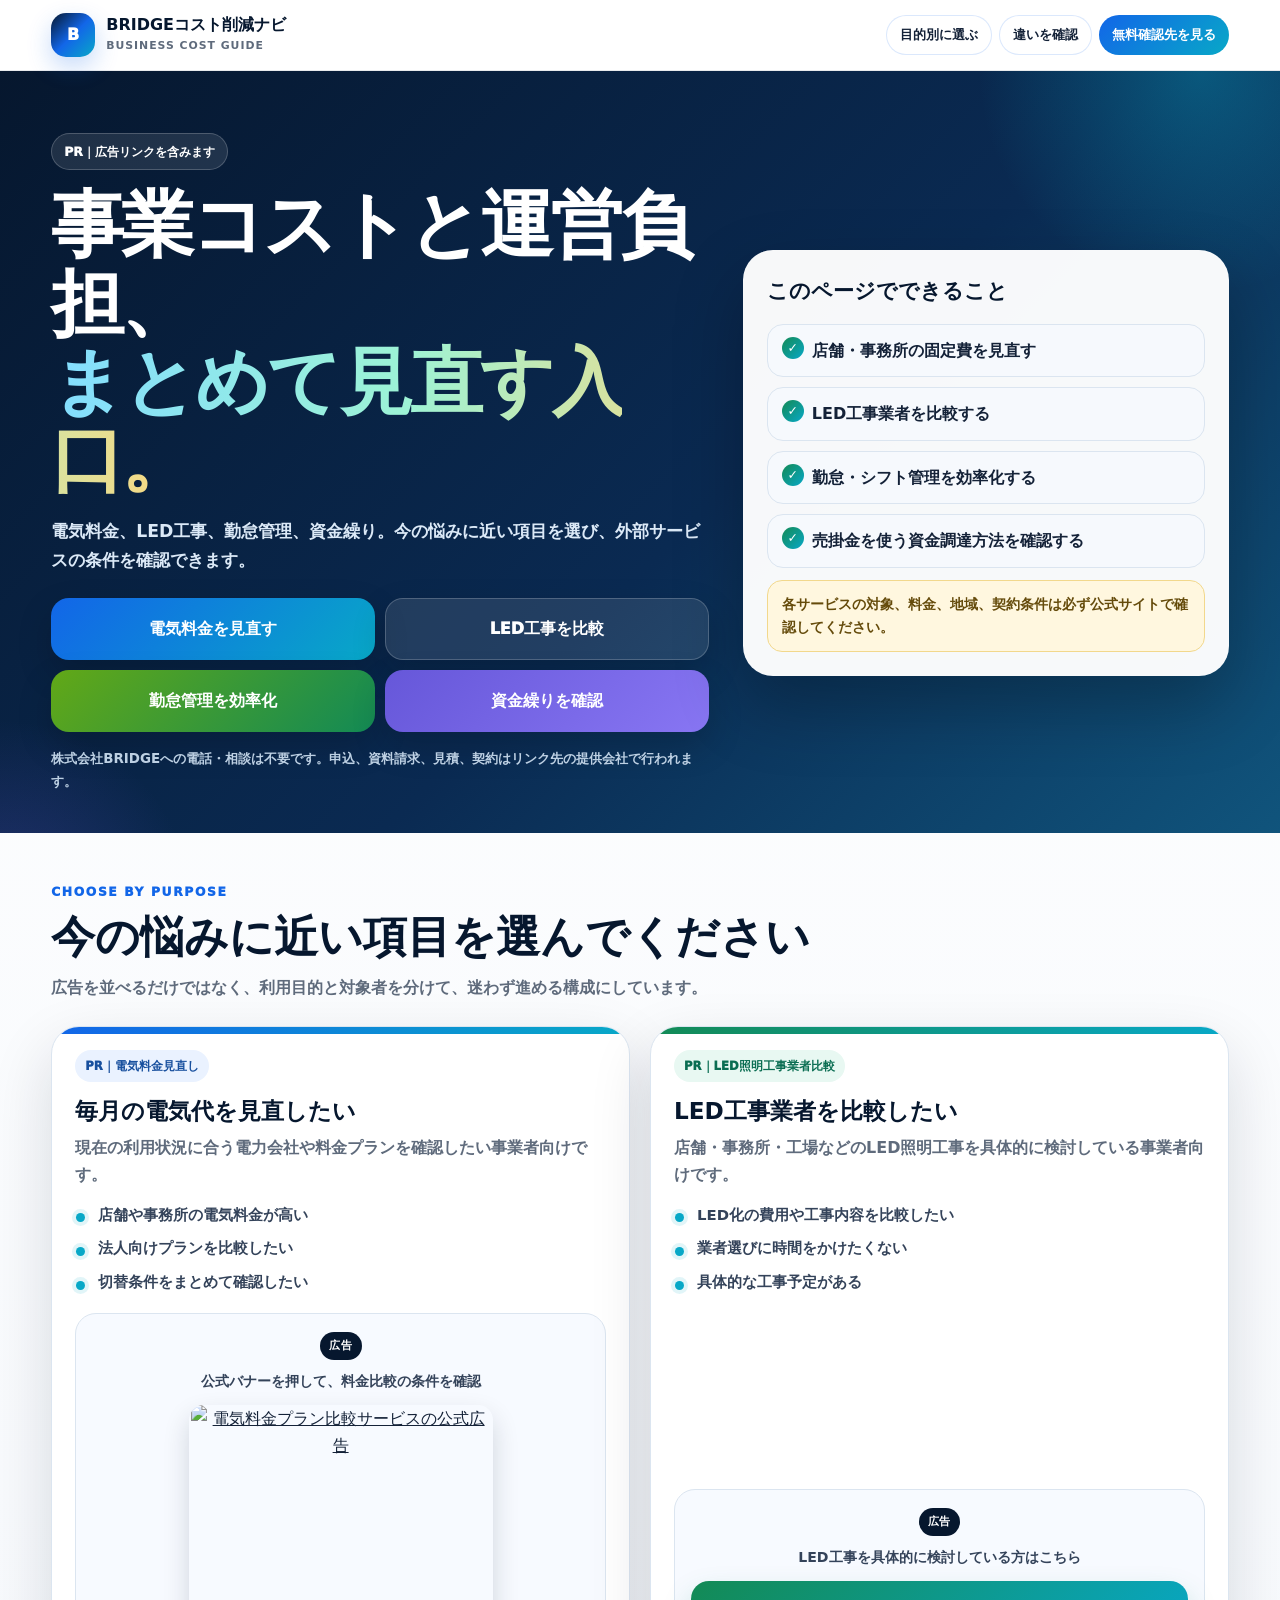
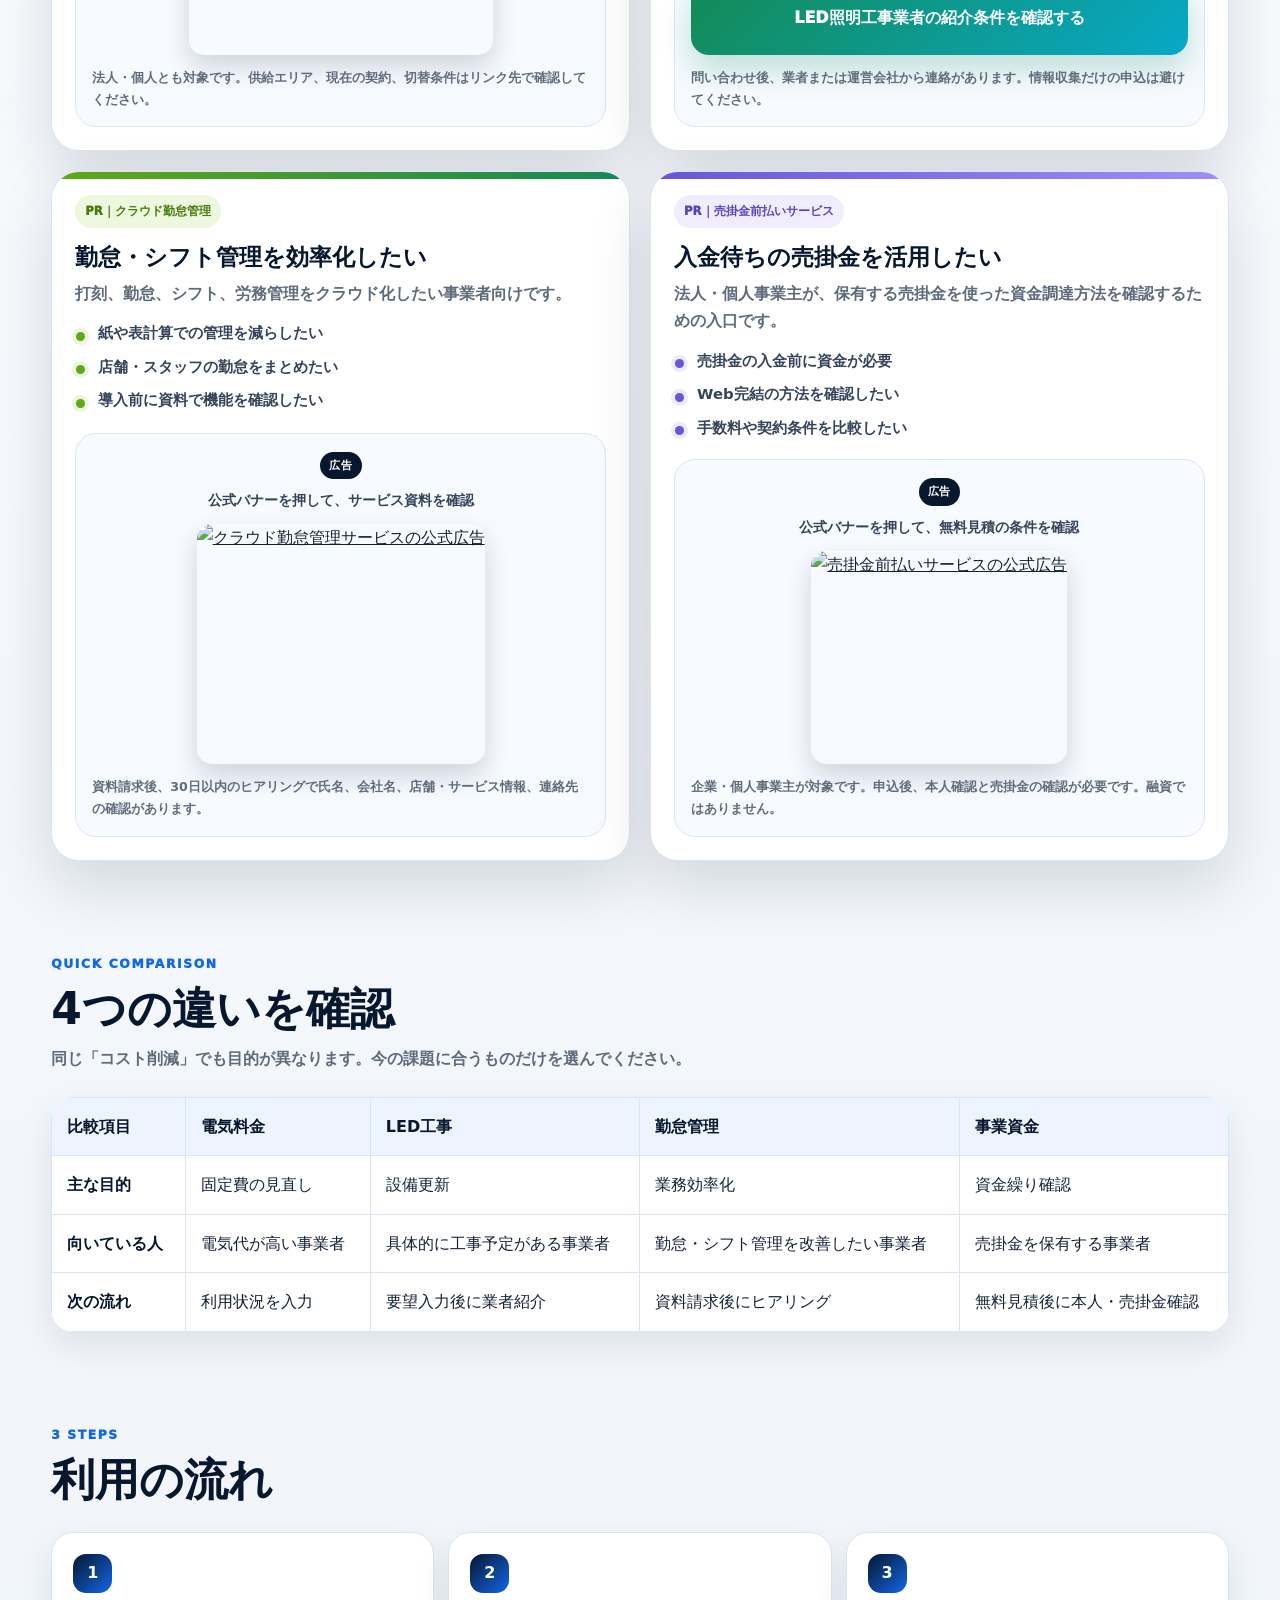
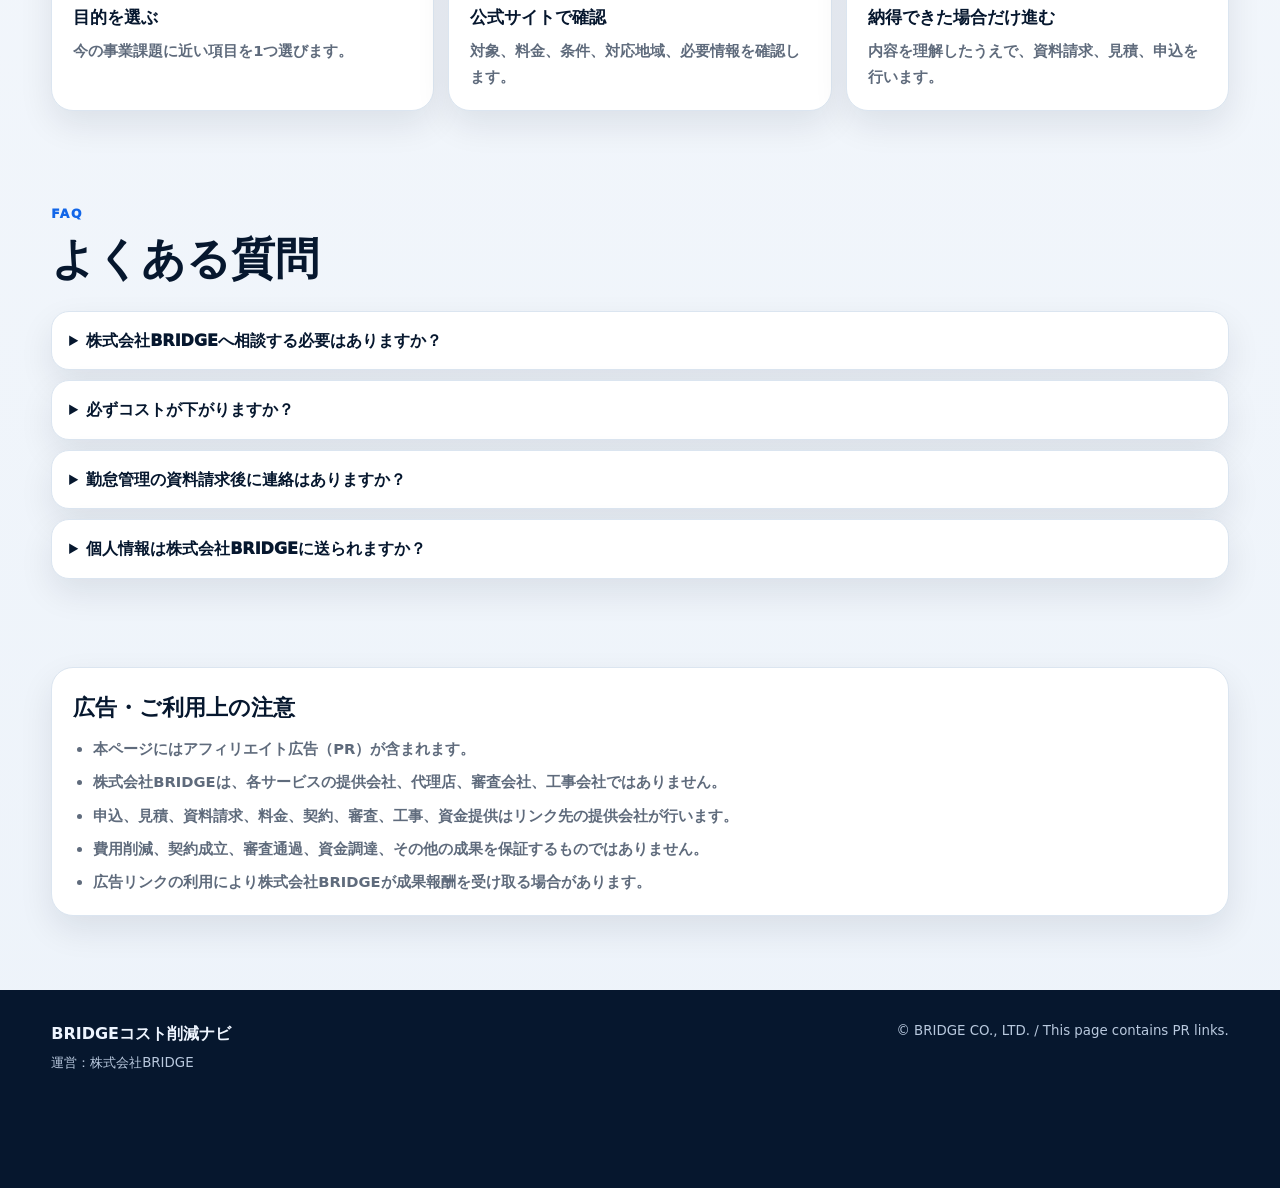
==== commit 97da0853: "Add workforce management affiliate and redesign cost navigation" ====
--- a/index.html
+++ b/index.html
@@ -3,297 +3,48 @@
 <head>
   <meta charset="utf-8">
   <meta name="viewport" content="width=device-width, initial-scale=1">
-  <title>BRIDGEコスト削減ナビ｜電気代・LED工事・事業資金の比較案内</title>
-  <meta name="description" content="法人・個人事業主向けに、電気料金の見直し、LED照明工事業者の比較、売掛金前払いサービスを分かりやすく案内する自己完結型の情報サイトです。">
-  <meta property="og:title" content="BRIDGEコスト削減ナビ｜固定費・設備・資金繰りの確認先">
-  <meta property="og:description" content="電気代、LED工事、事業資金。現在の悩みに近い入口から、外部サービスの条件を確認できます。">
+  <title>BRIDGEコスト削減ナビ｜電気・LED・勤怠・事業資金の比較案内</title>
+  <meta name="description" content="法人・個人事業主向けに、電気料金、LED工事、クラウド勤怠管理、売掛金前払いサービスの確認先を目的別に案内する自己完結型サイトです。">
+  <meta property="og:title" content="BRIDGEコスト削減ナビ｜固定費・設備・勤怠・資金繰り">
+  <meta property="og:description" content="事業の悩みに近い入口から、外部サービスの条件を確認できます。">
   <meta property="og:type" content="website">
   <meta property="og:url" content="https://bridgecoltdhashimoto-commits.github.io/bridge-business-cost-nav/">
   <meta name="twitter:card" content="summary">
   <meta name="theme-color" content="#071a35">
-  <meta name="application-name" content="BRIDGEコスト削減ナビ">
-  <meta name="apple-mobile-web-app-title" content="BRIDGEコストナビ">
-  <meta name="apple-mobile-web-app-capable" content="yes">
-  <meta name="mobile-web-app-capable" content="yes">
-  <meta name="apple-mobile-web-app-status-bar-style" content="black-translucent">
   <link rel="canonical" href="https://bridgecoltdhashimoto-commits.github.io/bridge-business-cost-nav/">
-  <link rel="icon" href="icon.svg?v=20260712-1" type="image/svg+xml">
-  <link rel="manifest" href="site.webmanifest?v=20260712-1">
+  <link rel="icon" href="icon.svg?v=20260712-2" type="image/svg+xml">
+  <link rel="manifest" href="site.webmanifest?v=20260712-2">
   <style>
-    :root{
-      --navy:#06172e;
-      --navy-2:#0b274c;
-      --blue:#1266e8;
-      --cyan:#09a8c7;
-      --green:#07845f;
-      --violet:#6957d9;
-      --ink:#142238;
-      --muted:#5f6b7c;
-      --line:#dbe5f0;
-      --bg:#f3f7fc;
-      --card:#fff;
-      --warm:#fff7df;
-      --shadow:0 22px 58px rgba(6,23,46,.13);
-      --soft:0 12px 30px rgba(6,23,46,.08);
-      --max:1120px;
-    }
-    *{box-sizing:border-box;margin:0;padding:0}
-    html{scroll-behavior:smooth;scroll-padding-top:86px}
-    body{font-family:"Yu Gothic","Hiragino Kaku Gothic ProN","Meiryo",system-ui,sans-serif;color:var(--ink);background:linear-gradient(180deg,#fff 0%,#f5f8fc 48%,#edf3fa 100%);line-height:1.72;letter-spacing:.01em}
-    a{color:inherit}
-    img{display:block;max-width:100%;height:auto}
-    .container{width:min(var(--max),92%);margin:0 auto}
-    .skip-link{position:absolute;left:-9999px;top:8px;background:#fff;color:#000;padding:10px 14px;border-radius:10px;z-index:9999}.skip-link:focus{left:8px}
-    .site-header{position:sticky;top:0;z-index:1000;background:rgba(255,255,255,.94);backdrop-filter:blur(14px);border-bottom:1px solid rgba(6,23,46,.09)}
-    .header-inner{min-height:70px;display:flex;align-items:center;justify-content:space-between;gap:18px}
-    .brand{display:flex;align-items:center;gap:11px;text-decoration:none;color:var(--navy)}
-    .brand-mark{width:44px;height:44px;border-radius:15px;display:grid;place-items:center;color:#fff;background:linear-gradient(135deg,var(--navy),var(--blue),var(--cyan));font-weight:1000;box-shadow:0 10px 24px rgba(18,102,232,.24)}
-    .brand strong{display:block;font-size:1rem;line-height:1.2}.brand small{display:block;color:var(--muted);font-size:.68rem;font-weight:900;letter-spacing:.09em;margin-top:3px}
-    .header-nav{display:flex;align-items:center;gap:7px}.header-nav a{min-height:40px;display:inline-flex;align-items:center;padding:8px 13px;border-radius:999px;text-decoration:none;color:var(--navy);font-weight:900;font-size:.82rem;border:1px solid rgba(18,102,232,.15);background:#fff}.header-nav a.primary{color:#fff;border:none;background:linear-gradient(135deg,var(--blue),var(--cyan))}
-    .hero{position:relative;overflow:hidden;padding:58px 0 36px;color:#fff;background:linear-gradient(135deg,var(--navy) 0%,var(--navy-2) 58%,#104e72 100%)}
-    .hero::before,.hero::after{content:"";position:absolute;border-radius:50%;filter:blur(2px);pointer-events:none}.hero::before{width:420px;height:420px;right:-130px;top:-210px;background:radial-gradient(circle,rgba(9,168,199,.32),transparent 68%)}.hero::after{width:360px;height:360px;left:-180px;bottom:-250px;background:radial-gradient(circle,rgba(105,87,217,.25),transparent 68%)}
-    .hero-grid{position:relative;z-index:1;display:grid;grid-template-columns:minmax(0,1.15fr) minmax(310px,.85fr);gap:34px;align-items:center}
-    .pr-label{display:inline-flex;align-items:center;gap:7px;padding:7px 12px;border-radius:999px;background:rgba(255,255,255,.1);border:1px solid rgba(255,255,255,.2);color:#fff;font-size:.78rem;font-weight:1000;margin-bottom:16px;backdrop-filter:blur(10px)}
-    h1{font-size:clamp(2.35rem,5.8vw,4.8rem);line-height:1.07;color:#fff;font-weight:1000;letter-spacing:-.04em;margin-bottom:18px}
-    h1 span{background:linear-gradient(90deg,#7edcff,#8ff0d0,#ffd67c);-webkit-background-clip:text;background-clip:text;color:transparent}
-    .hero-lead{max-width:700px;color:#dbe9f7;font-size:1.08rem;font-weight:700;margin-bottom:23px}
-    .hero-actions{display:grid;grid-template-columns:repeat(3,minmax(0,1fr));gap:10px;max-width:760px}
-    .hero-action{min-height:64px;display:flex;align-items:center;justify-content:center;padding:13px 12px;border-radius:18px;text-decoration:none;text-align:center;font-weight:1000;line-height:1.32;background:rgba(255,255,255,.1);border:1px solid rgba(255,255,255,.19);box-shadow:0 14px 34px rgba(0,0,0,.18);transition:.2s}.hero-action:hover,.hero-action:focus-visible{transform:translateY(-2px);background:rgba(255,255,255,.17);outline:3px solid rgba(255,255,255,.22);outline-offset:3px}.hero-action.primary{background:linear-gradient(135deg,var(--blue),var(--cyan));border:none}.hero-action.cash{background:linear-gradient(135deg,var(--violet),#8776f3);border:none}
-    .hero-note{margin-top:15px;color:#bdd0e3;font-size:.84rem;font-weight:700}
-    .hero-panel{background:rgba(255,255,255,.96);color:var(--ink);border:1px solid rgba(255,255,255,.34);border-radius:30px;padding:23px;box-shadow:0 28px 65px rgba(0,0,0,.25)}
-    .hero-panel h2{font-size:1.28rem;color:var(--navy);margin-bottom:14px}
-    .check-list{list-style:none;display:grid;gap:10px}.check-list li{position:relative;padding:12px 12px 12px 44px;border-radius:16px;background:#f6f9fd;border:1px solid var(--line);color:#33435a;font-weight:800}.check-list li::before{content:"✓";position:absolute;left:14px;top:12px;width:22px;height:22px;display:grid;place-items:center;border-radius:50%;color:#fff;background:linear-gradient(135deg,var(--green),var(--cyan));font-size:.78rem;font-weight:1000}
-    .panel-caption{margin-top:12px;padding:12px 14px;border-radius:15px;background:var(--warm);border:1px solid #f2d88c;color:#654b0b;font-size:.85rem;font-weight:800}
-    section{padding:42px 0}.section-head{margin-bottom:23px}.eyebrow{display:inline-block;color:var(--blue);font-size:.77rem;font-weight:1000;letter-spacing:.13em;margin-bottom:7px}.section-head h2{font-size:clamp(1.75rem,3.9vw,2.7rem);line-height:1.24;color:var(--navy);margin-bottom:9px}.section-head p{max-width:830px;color:var(--muted);font-weight:700}
-    .choice-section{padding-top:38px}.choice-grid{display:grid;grid-template-columns:repeat(3,minmax(0,1fr));gap:18px;align-items:stretch}
-    .choice-card{position:relative;overflow:hidden;display:flex;flex-direction:column;background:#fff;border:1px solid var(--line);border-radius:28px;padding:22px;box-shadow:var(--shadow)}
-    .choice-card::before{content:"";position:absolute;inset:0 0 auto;height:7px;background:linear-gradient(90deg,var(--blue),var(--cyan))}.choice-card.led::before{background:linear-gradient(90deg,var(--green),var(--cyan))}.choice-card.cash::before{background:linear-gradient(90deg,var(--violet),#9e8ff7)}
-    .choice-tag{align-self:flex-start;display:inline-flex;padding:6px 10px;border-radius:999px;background:#eaf2ff;color:#174f9e;font-size:.73rem;font-weight:1000;margin-bottom:13px}.choice-card.led .choice-tag{background:#e8f8f2;color:#0a6d52}.choice-card.cash .choice-tag{background:#f0edff;color:#5644bd}
-    .choice-card h3{font-size:1.38rem;line-height:1.34;color:var(--navy);margin-bottom:8px}.choice-card>p{color:var(--muted);font-weight:700;margin-bottom:14px}
-    .fit-list{list-style:none;display:grid;gap:8px;margin-bottom:18px}.fit-list li{position:relative;padding-left:23px;color:#34435a;font-size:.91rem;font-weight:750}.fit-list li::before{content:"";position:absolute;left:1px;top:.72em;width:9px;height:9px;border-radius:50%;background:var(--cyan);box-shadow:0 0 0 4px rgba(9,168,199,.12)}.choice-card.led .fit-list li::before{background:var(--green);box-shadow:0 0 0 4px rgba(7,132,95,.12)}.choice-card.cash .fit-list li::before{background:var(--violet);box-shadow:0 0 0 4px rgba(105,87,217,.12)}
-    .ad-box{margin-top:auto;background:#f7faff;border:1px solid var(--line);border-radius:21px;padding:15px;text-align:center}.ad-box .ad-label{display:inline-flex;margin-bottom:9px;padding:4px 9px;border-radius:999px;color:#fff;background:var(--navy);font-size:.7rem;font-weight:1000;letter-spacing:.08em}.ad-box .instruction{display:block;margin-bottom:12px;color:#34435a;font-size:.86rem;font-weight:900}.ad-box a{display:inline-block;max-width:100%}
-    .official-banner{display:inline-flex!important;justify-content:center;max-width:100%;border-radius:15px;overflow:hidden;box-shadow:0 12px 27px rgba(6,23,46,.16);transition:.2s}.official-banner:hover,.official-banner:focus-visible{transform:translateY(-2px);outline:4px solid rgba(18,102,232,.18);outline-offset:4px}.official-banner img{width:min(300px,100%);height:auto}
-    .led-link{display:flex!important;align-items:center;justify-content:center;min-height:74px;width:100%;padding:15px 16px;border-radius:18px;color:#fff!important;text-decoration:none;background:linear-gradient(135deg,var(--green),var(--cyan));font-weight:1000;font-size:.98rem;line-height:1.45;box-shadow:0 15px 30px rgba(7,132,95,.23);transition:.2s}.led-link:hover,.led-link:focus-visible{transform:translateY(-2px);outline:4px solid rgba(7,132,95,.18);outline-offset:4px}
-    .after-note{margin-top:12px;color:var(--muted);font-size:.78rem;font-weight:700;text-align:left}
-    .compare-wrap{overflow-x:auto;border-radius:23px;box-shadow:var(--soft)}.compare-table{min-width:760px;display:grid;grid-template-columns:1.05fr repeat(3,1fr);background:#fff;border:1px solid var(--line);border-radius:23px;overflow:hidden}.compare-table>div{padding:15px;border-right:1px solid var(--line);border-bottom:1px solid var(--line);font-weight:750}.compare-table>div:nth-child(4n){border-right:0}.compare-table>div:nth-last-child(-n+4){border-bottom:0}.compare-table .head{background:#edf4ff;color:var(--navy);font-weight:1000}.compare-table .head.cash-head{background:#f1efff}.compare-table .label-cell{color:var(--navy);font-weight:1000}
-    .decision-grid{display:grid;grid-template-columns:repeat(3,minmax(0,1fr));gap:15px}.decision-card{background:#fff;border:1px solid var(--line);border-radius:23px;padding:20px;box-shadow:var(--soft)}.decision-card b{display:inline-flex;padding:5px 9px;border-radius:999px;background:#edf4ff;color:var(--blue);font-size:.72rem;margin-bottom:10px}.decision-card h3{color:var(--navy);font-size:1.08rem;margin-bottom:7px}.decision-card p{color:var(--muted);font-size:.91rem;font-weight:700}
-    .steps{display:grid;grid-template-columns:repeat(3,minmax(0,1fr));gap:14px}.step{background:#fff;border:1px solid var(--line);border-radius:22px;padding:20px;box-shadow:var(--soft)}.step b{width:39px;height:39px;display:grid;place-items:center;border-radius:13px;background:linear-gradient(135deg,var(--navy),var(--blue));color:#fff;margin-bottom:10px}.step h3{color:var(--navy);font-size:1.08rem;margin-bottom:6px}.step p{color:var(--muted);font-size:.92rem;font-weight:700}
-    .faq{display:grid;gap:10px}.faq details{background:#fff;border:1px solid var(--line);border-radius:18px;padding:15px 17px;box-shadow:var(--soft)}.faq summary{cursor:pointer;color:var(--navy);font-weight:1000}.faq p{padding-top:10px;color:var(--muted);font-weight:700}
-    .notice-box{background:#fff;border:1px solid var(--line);border-radius:25px;padding:23px;box-shadow:var(--soft)}.notice-box h2{color:var(--navy);font-size:1.35rem;margin-bottom:10px}.notice-box ul{padding-left:1.25em;display:grid;gap:8px;color:var(--muted);font-size:.9rem;font-weight:700}
-    .footer{margin-top:30px;background:var(--navy);color:#eef5ff;padding:30px 0 108px}.footer-inner{display:flex;justify-content:space-between;gap:16px;flex-wrap:wrap}.footer small{color:#b9c9de}
-    .mobile-bar{position:fixed;left:9px;right:9px;bottom:9px;z-index:1100;display:none;grid-template-columns:repeat(3,1fr);gap:6px;padding:7px;border-radius:20px;background:rgba(255,255,255,.96);border:1px solid rgba(219,229,240,.96);box-shadow:0 18px 44px rgba(6,23,46,.24);backdrop-filter:blur(12px)}.mobile-bar a{min-height:51px;display:grid;place-items:center;padding:7px 4px;border-radius:14px;text-decoration:none;text-align:center;color:#fff;font-size:.75rem;font-weight:1000;line-height:1.2}.mobile-bar a:nth-child(1){background:linear-gradient(135deg,var(--blue),var(--cyan))}.mobile-bar a:nth-child(2){background:linear-gradient(135deg,var(--green),var(--cyan))}.mobile-bar a:nth-child(3){background:linear-gradient(135deg,var(--violet),#8876f4)}
-    .tracking-pixel{position:absolute!important;width:1px!important;height:1px!important;opacity:0!important;pointer-events:none!important}
-    @media(max-width:980px){.hero-grid{grid-template-columns:1fr}.hero-panel{max-width:760px}.choice-grid{grid-template-columns:1fr 1fr}.choice-card.cash{grid-column:1/-1}.choice-card.cash .ad-box{max-width:560px;width:100%;margin-left:auto;margin-right:auto}.header-nav{display:none}}
-    @media(max-width:700px){body{padding-bottom:91px}.header-inner{min-height:63px}.brand strong{font-size:.92rem}.brand small{font-size:.6rem}.brand-mark{width:40px;height:40px}.hero{padding:34px 0 24px}.hero-grid{gap:20px}.hero-panel{padding:18px;border-radius:23px}.hero-panel h2{font-size:1.1rem}.check-list li{font-size:.89rem}.hero-actions,.choice-grid,.decision-grid,.steps{grid-template-columns:1fr}.choice-card.cash{grid-column:auto}.hero-action{min-height:58px}.choice-card{padding:18px;border-radius:23px}.choice-card h3{font-size:1.24rem}.ad-box{padding:13px}.led-link{font-size:.92rem}.mobile-bar{display:grid}.footer{padding-bottom:122px}.section-head h2{font-size:1.75rem}}
-    @media(max-width:390px){.mobile-bar a{font-size:.68rem}.brand small{display:none}}
+    :root{--navy:#06172e;--navy2:#0a2a52;--blue:#1266e8;--cyan:#08a8c7;--green:#138a55;--lime:#62a817;--violet:#6657d9;--ink:#142238;--muted:#5f6b7c;--line:#dbe5f0;--soft:0 14px 34px rgba(6,23,46,.09);--shadow:0 24px 62px rgba(6,23,46,.14);--max:1180px}
+    *{box-sizing:border-box;margin:0;padding:0}html{scroll-behavior:smooth;scroll-padding-top:82px}body{font-family:"Yu Gothic","Hiragino Kaku Gothic ProN","Meiryo",system-ui,sans-serif;color:var(--ink);background:linear-gradient(180deg,#fff 0%,#f5f8fc 48%,#edf3fa 100%);line-height:1.72}a{color:inherit}img{display:block;max-width:100%;height:auto}.container{width:min(var(--max),92%);margin:auto}
+    .skip{position:absolute;left:-9999px}.skip:focus{left:8px;top:8px;z-index:9999;background:#fff;padding:10px 14px;border-radius:10px}
+    header{position:sticky;top:0;z-index:1000;background:rgba(255,255,255,.95);backdrop-filter:blur(14px);border-bottom:1px solid rgba(6,23,46,.09)}.header-inner{min-height:70px;display:flex;align-items:center;justify-content:space-between;gap:18px}.brand{display:flex;align-items:center;gap:11px;text-decoration:none;color:var(--navy)}.brand-mark{width:44px;height:44px;border-radius:15px;display:grid;place-items:center;color:#fff;background:linear-gradient(135deg,var(--navy),var(--blue),var(--cyan));font-weight:1000;box-shadow:0 10px 24px rgba(18,102,232,.24)}.brand strong{display:block;line-height:1.2}.brand small{display:block;color:var(--muted);font-size:.68rem;font-weight:900;letter-spacing:.09em;margin-top:3px}.nav{display:flex;gap:7px}.nav a{min-height:40px;display:inline-flex;align-items:center;padding:8px 13px;border-radius:999px;text-decoration:none;font-weight:900;font-size:.82rem;border:1px solid rgba(18,102,232,.15);background:#fff}.nav a:last-child{color:#fff;border:none;background:linear-gradient(135deg,var(--blue),var(--cyan))}
+    .hero{position:relative;overflow:hidden;padding:62px 0 40px;color:#fff;background:linear-gradient(135deg,var(--navy) 0%,var(--navy2) 56%,#10547c 100%)}.hero:before,.hero:after{content:"";position:absolute;border-radius:50%;pointer-events:none}.hero:before{width:460px;height:460px;right:-150px;top:-230px;background:radial-gradient(circle,rgba(8,168,199,.35),transparent 68%)}.hero:after{width:390px;height:390px;left:-190px;bottom:-270px;background:radial-gradient(circle,rgba(102,87,217,.27),transparent 68%)}.hero-grid{position:relative;z-index:1;display:grid;grid-template-columns:minmax(0,1.15fr) minmax(320px,.85fr);gap:34px;align-items:center}.pr{display:inline-flex;padding:7px 12px;border-radius:999px;background:rgba(255,255,255,.1);border:1px solid rgba(255,255,255,.2);font-size:.78rem;font-weight:1000;margin-bottom:16px}.hero h1{font-size:clamp(2.3rem,5.7vw,4.7rem);line-height:1.07;letter-spacing:-.04em;margin-bottom:18px}.hero h1 span{background:linear-gradient(90deg,#83ddff,#9df3d5,#ffd77c);-webkit-background-clip:text;background-clip:text;color:transparent}.lead{color:#dbe9f7;font-size:1.08rem;font-weight:700;margin-bottom:22px;max-width:720px}.hero-actions{display:grid;grid-template-columns:repeat(2,minmax(0,1fr));gap:10px;max-width:720px}.hero-actions a{min-height:62px;display:flex;align-items:center;justify-content:center;text-align:center;padding:12px;border-radius:18px;text-decoration:none;font-weight:1000;background:rgba(255,255,255,.1);border:1px solid rgba(255,255,255,.2);box-shadow:0 14px 34px rgba(0,0,0,.18)}.hero-actions a:nth-child(1){background:linear-gradient(135deg,var(--blue),var(--cyan));border:none}.hero-actions a:nth-child(3){background:linear-gradient(135deg,var(--lime),var(--green));border:none}.hero-actions a:nth-child(4){background:linear-gradient(135deg,var(--violet),#8876f3);border:none}.hero-note{margin-top:15px;color:#bdd0e3;font-size:.84rem;font-weight:700}.hero-panel{background:rgba(255,255,255,.97);color:var(--ink);border-radius:30px;padding:24px;box-shadow:0 30px 68px rgba(0,0,0,.25)}.hero-panel h2{font-size:1.3rem;color:var(--navy);margin-bottom:14px}.check{list-style:none;display:grid;gap:10px}.check li{position:relative;padding:12px 12px 12px 44px;border-radius:16px;background:#f6f9fd;border:1px solid var(--line);font-weight:800}.check li:before{content:"✓";position:absolute;left:14px;top:12px;width:22px;height:22px;display:grid;place-items:center;border-radius:50%;color:#fff;background:linear-gradient(135deg,var(--green),var(--cyan));font-size:.78rem}.caption{margin-top:12px;padding:12px 14px;border-radius:15px;background:#fff7df;border:1px solid #f2d88c;color:#654b0b;font-size:.85rem;font-weight:800}
+    section{padding:44px 0}.section-head{margin-bottom:24px}.eyebrow{display:inline-block;color:var(--blue);font-size:.77rem;font-weight:1000;letter-spacing:.13em;margin-bottom:7px}.section-head h2{font-size:clamp(1.75rem,3.8vw,2.75rem);line-height:1.24;color:var(--navy);margin-bottom:9px}.section-head p{max-width:850px;color:var(--muted);font-weight:700}.grid{display:grid;grid-template-columns:repeat(2,minmax(0,1fr));gap:20px}.card{position:relative;overflow:hidden;display:flex;flex-direction:column;background:#fff;border:1px solid var(--line);border-radius:28px;padding:23px;box-shadow:var(--shadow)}.card:before{content:"";position:absolute;inset:0 0 auto;height:7px;background:linear-gradient(90deg,var(--blue),var(--cyan))}.card.led:before{background:linear-gradient(90deg,var(--green),var(--cyan))}.card.time:before{background:linear-gradient(90deg,var(--lime),var(--green))}.card.cash:before{background:linear-gradient(90deg,var(--violet),#9e8ff7)}.tag{align-self:flex-start;display:inline-flex;padding:6px 10px;border-radius:999px;background:#eaf2ff;color:#174f9e;font-size:.73rem;font-weight:1000;margin-bottom:13px}.led .tag{background:#e8f8f2;color:#0a6d52}.time .tag{background:#eef8df;color:#477b0f}.cash .tag{background:#f0edff;color:#5644bd}.card h3{font-size:1.45rem;line-height:1.34;color:var(--navy);margin-bottom:8px}.card>p{color:var(--muted);font-weight:700;margin-bottom:14px}.fit{list-style:none;display:grid;gap:8px;margin-bottom:18px}.fit li{position:relative;padding-left:23px;color:#34435a;font-size:.93rem;font-weight:750}.fit li:before{content:"";position:absolute;left:1px;top:.72em;width:9px;height:9px;border-radius:50%;background:var(--cyan);box-shadow:0 0 0 4px rgba(8,168,199,.12)}.time .fit li:before{background:var(--lime);box-shadow:0 0 0 4px rgba(98,168,23,.12)}.cash .fit li:before{background:var(--violet);box-shadow:0 0 0 4px rgba(102,87,217,.12)}.adbox{margin-top:auto;background:#f7faff;border:1px solid var(--line);border-radius:21px;padding:16px;text-align:center}.adlabel{display:inline-flex;margin-bottom:9px;padding:4px 9px;border-radius:999px;color:#fff;background:var(--navy);font-size:.7rem;font-weight:1000;letter-spacing:.08em}.instruction{display:block;margin-bottom:12px;color:#34435a;font-size:.88rem;font-weight:900}.banner{display:inline-flex!important;justify-content:center;max-width:100%;border-radius:15px;overflow:hidden;box-shadow:0 12px 27px rgba(6,23,46,.16);transition:.2s}.banner:hover,.banner:focus-visible{transform:translateY(-2px);outline:4px solid rgba(18,102,232,.18);outline-offset:4px}.banner img{width:min(300px,100%);height:auto}.led-link{display:flex!important;align-items:center;justify-content:center;min-height:74px;width:100%;padding:15px 16px;border-radius:18px;color:#fff!important;text-decoration:none;background:linear-gradient(135deg,var(--green),var(--cyan));font-weight:1000;box-shadow:0 15px 30px rgba(7,132,95,.23)}.note{margin-top:12px;color:var(--muted);font-size:.79rem;font-weight:700;text-align:left}.pixel{position:absolute!important;width:1px!important;height:1px!important;opacity:0!important;pointer-events:none!important}
+    .compare{overflow-x:auto;border-radius:23px;box-shadow:var(--soft)}table{width:100%;min-width:880px;border-collapse:collapse;background:#fff}th,td{padding:15px;border:1px solid var(--line);text-align:left;vertical-align:top}th{background:#edf4ff;color:var(--navy)}td:first-child{font-weight:1000;color:var(--navy)}.steps{display:grid;grid-template-columns:repeat(3,minmax(0,1fr));gap:14px}.step,.notice{background:#fff;border:1px solid var(--line);border-radius:22px;padding:21px;box-shadow:var(--soft)}.step b{width:39px;height:39px;display:grid;place-items:center;border-radius:13px;background:linear-gradient(135deg,var(--navy),var(--blue));color:#fff;margin-bottom:10px}.step h3{color:var(--navy);font-size:1.08rem;margin-bottom:6px}.step p,.notice li{color:var(--muted);font-size:.92rem;font-weight:700}.faq{display:grid;gap:10px}.faq details{background:#fff;border:1px solid var(--line);border-radius:18px;padding:15px 17px;box-shadow:var(--soft)}.faq summary{cursor:pointer;color:var(--navy);font-weight:1000}.faq p{padding-top:10px;color:var(--muted);font-weight:700}.notice h2{color:var(--navy);font-size:1.35rem;margin-bottom:10px}.notice ul{padding-left:1.25em;display:grid;gap:8px}
+    footer{margin-top:30px;background:var(--navy);color:#eef5ff;padding:30px 0 112px}.footer-inner{display:flex;justify-content:space-between;gap:16px;flex-wrap:wrap}footer small{color:#b9c9de}.mobile{position:fixed;left:10px;right:10px;bottom:10px;z-index:1100;display:none;grid-template-columns:repeat(4,1fr);gap:6px;padding:8px;border-radius:20px;background:rgba(255,255,255,.96);border:1px solid var(--line);box-shadow:0 18px 44px rgba(6,23,46,.23);backdrop-filter:blur(12px)}.mobile a{min-height:48px;display:grid;place-items:center;padding:6px;border-radius:13px;text-decoration:none;text-align:center;color:#fff;font-size:.72rem;font-weight:1000;line-height:1.2}.mobile a:nth-child(1){background:linear-gradient(135deg,var(--blue),var(--cyan))}.mobile a:nth-child(2){background:linear-gradient(135deg,var(--green),var(--cyan))}.mobile a:nth-child(3){background:linear-gradient(135deg,var(--lime),var(--green))}.mobile a:nth-child(4){background:linear-gradient(135deg,var(--violet),#8876f3)}
+    @media(max-width:920px){.hero-grid{grid-template-columns:1fr}.hero-panel{order:-1}.nav{display:none}.grid{grid-template-columns:1fr 1fr}}
+    @media(max-width:700px){body{padding-bottom:90px}.header-inner{min-height:62px}.brand strong{font-size:.92rem}.brand small{font-size:.61rem}.hero{padding:30px 0 22px}.hero-grid{gap:18px}.hero-panel{padding:17px;border-radius:22px}.hero-actions,.grid,.steps{grid-template-columns:1fr}.card{padding:18px;border-radius:22px}.mobile{display:grid}.hero h1{font-size:2.3rem}.section-head h2{font-size:1.75rem}}
     @media(prefers-reduced-motion:reduce){html{scroll-behavior:auto}*{transition:none!important}}
   </style>
 </head>
 <body>
-  <a class="skip-link" href="#main">本文へ移動</a>
-
-  <header class="site-header">
-    <div class="container header-inner">
-      <a class="brand" href="./" aria-label="BRIDGEコスト削減ナビ トップ">
-        <span class="brand-mark">B</span>
-        <span><strong>BRIDGEコスト削減ナビ</strong><small>BUSINESS COST &amp; CASH FLOW GUIDE</small></span>
-      </a>
-      <nav class="header-nav" aria-label="メインメニュー">
-        <a href="#choose">3つから選ぶ</a>
-        <a href="#compare">違いを確認</a>
-        <a class="primary" href="#choose">公式サービスを見る</a>
-      </nav>
-    </div>
-  </header>
-
-  <main id="main">
-    <section class="hero">
-      <div class="container hero-grid">
-        <div>
-          <span class="pr-label">PR｜アフィリエイト広告を含みます</span>
-          <h1>固定費と資金繰りを、<br><span>目的別に確認。</span></h1>
-          <p class="hero-lead">電気料金、LED照明工事、売掛金を活用した事業資金の確認先を、法人・個人事業主向けに整理しました。現在の悩みに近い入口を選んでください。</p>
-          <div class="hero-actions">
-            <a class="hero-action primary" href="#electric">電気料金を見直す</a>
-            <a class="hero-action" href="#led">LED工事を比較</a>
-            <a class="hero-action cash" href="#cashflow">事業資金を確認</a>
-          </div>
-          <p class="hero-note">株式会社BRIDGEへの電話・相談は不要です。申込・見積・契約・審査はリンク先の提供会社で行われます。</p>
-        </div>
-
-        <aside class="hero-panel" aria-label="このページが向いている方">
-          <h2>こんな悩みを整理できます</h2>
-          <ul class="check-list">
-            <li>店舗・事務所・工場の電気代が気になる</li>
-            <li>LED化の費用や依頼先を比較したい</li>
-            <li>入金待ちの売掛金があり資金繰りを確認したい</li>
-            <li>営業電話ではなく、自分で条件を確認したい</li>
-          </ul>
-          <div class="panel-caption">各サービスの対象、費用、手数料、審査、契約条件は、必ず広告主の公式サイトで確認してください。</div>
-        </aside>
-      </div>
-    </section>
-
-    <section id="choose" class="choice-section">
-      <div class="container">
-        <div class="section-head">
-          <span class="eyebrow">CHOOSE YOUR PURPOSE</span>
-          <h2>今の目的に近い入口を選んでください</h2>
-          <p>広告を無計画に並べず、用途の異なる3つの選択肢に分けています。該当しないサービスへ無理に申し込む必要はありません。</p>
-        </div>
-
-        <div class="choice-grid">
-          <article id="electric" class="choice-card">
-            <span class="choice-tag">PR｜毎月の固定費</span>
-            <h3>電気料金を見直したい</h3>
-            <p>現在の利用状況に合う電力会社や料金プランを比較したい方向けです。</p>
-            <ul class="fit-list">
-              <li>店舗・事務所の電気料金が高い</li>
-              <li>法人向けプランを確認したい</li>
-              <li>切替条件をまとめて確認したい</li>
-            </ul>
-            <div class="ad-box">
-              <span class="ad-label">広告</span>
-              <span class="instruction">下の公式広告を押して、対象条件を確認</span>
-              <a class="official-banner" href="https://px.a8.net/svt/ejp?a8mat=4B7XX5+8G8IWI+3SPO+TU8U9" rel="nofollow sponsored">
-                <img border="0" width="300" height="250" alt="電気料金プラン比較サービスの公式広告" src="https://www22.a8.net/svt/bgt?aid=260711033511&amp;wid=001&amp;eno=01&amp;mid=s00000017718005012000&amp;mc=1">
-              </a>
-              <img class="tracking-pixel" border="0" width="1" height="1" src="https://www19.a8.net/0.gif?a8mat=4B7XX5+8G8IWI+3SPO+TU8U9" alt="">
-              <p class="after-note">法人・個人とも対象です。供給エリア、現在の契約、切替条件はリンク先で確認してください。</p>
-            </div>
-          </article>
-
-          <article id="led" class="choice-card led">
-            <span class="choice-tag">PR｜設備の見直し</span>
-            <h3>LED工事業者を比較したい</h3>
-            <p>店舗・事務所・工場などのLED照明工事を、条件に合う業者から比較したい方向けです。</p>
-            <ul class="fit-list">
-              <li>LED化の費用や工事内容を比較したい</li>
-              <li>業者選びの時間を減らしたい</li>
-              <li>具体的に工事を検討している</li>
-            </ul>
-            <div class="ad-box">
-              <span class="ad-label">広告</span>
-              <span class="instruction">具体的にLED工事を検討している方はこちら</span>
-              <a class="led-link" href="https://px.a8.net/svt/ejp?a8mat=4B7XX5+8GTYIA+2LHA+1TK94Y" rel="nofollow sponsored">LED照明工事業者の比較先を公式サイトで確認する</a>
-              <img class="tracking-pixel" border="0" width="1" height="1" src="https://www17.a8.net/0.gif?a8mat=4B7XX5+8GTYIA+2LHA+1TK94Y" alt="">
-              <p class="after-note">法人・個人事業主向けです。問い合わせ後、業者または運営会社から連絡があります。</p>
-            </div>
-          </article>
-
-          <article id="cashflow" class="choice-card cash">
-            <span class="choice-tag">PR｜事業資金の確認</span>
-            <h3>売掛金を活用した資金調達を確認したい</h3>
-            <p>法人・個人事業主で、入金前の売掛金を保有し、売掛金前払いサービスの条件を確認したい方向けです。</p>
-            <ul class="fit-list">
-              <li>商品・サービス提供済みの売掛金がある</li>
-              <li>WEBで見積条件を確認したい</li>
-              <li>本人確認や売掛金確認に対応できる</li>
-            </ul>
-            <div class="ad-box">
-              <span class="ad-label">広告</span>
-              <span class="instruction">下の公式広告を押して、無料見積の対象条件を確認</span>
-              <a class="official-banner" href="https://px.a8.net/svt/ejp?a8mat=4B7YP2+6AU69E+4JGG+BXYE9" rel="nofollow sponsored">
-                <img border="0" width="300" height="250" alt="法人・個人事業主向け売掛金前払いサービスの公式広告" src="https://www20.a8.net/svt/bgt?aid=260712038381&amp;wid=001&amp;eno=01&amp;mid=s00000021184002006000&amp;mc=1">
-              </a>
-              <img class="tracking-pixel" border="0" width="1" height="1" src="https://www12.a8.net/0.gif?a8mat=4B7YP2+6AU69E+4JGG+BXYE9" alt="">
-              <p class="after-note">広告主を初めて利用する企業・個人事業主が対象です。見積後の本人確認・売掛金確認など、成果・利用条件はリンク先で確認してください。</p>
-            </div>
-          </article>
-        </div>
-      </div>
-    </section>
-
-    <section id="compare">
-      <div class="container">
-        <div class="section-head">
-          <span class="eyebrow">QUICK COMPARISON</span>
-          <h2>3つのサービスは目的が異なります</h2>
-          <p>固定費削減、設備工事、資金繰りを混同せず、現在の目的に合うものだけを選んでください。</p>
-        </div>
-        <div class="compare-wrap">
-          <div class="compare-table" role="table" aria-label="サービス比較">
-            <div class="head">比較項目</div><div class="head">電気料金</div><div class="head">LED工事</div><div class="head cash-head">売掛金前払い</div>
-            <div class="label-cell">主な目的</div><div>電力会社・料金プランの比較</div><div>LED工事業者の比較・紹介</div><div>売掛金を活用した資金調達条件の確認</div>
-            <div class="label-cell">向いている人</div><div>毎月の電気代を見直したい</div><div>具体的にLED工事を検討中</div><div>事業上の売掛金を保有している</div>
-            <div class="label-cell">次の流れ</div><div>利用状況を入力して提案確認</div><div>要望を入力して業者紹介を確認</div><div>WEB見積後に本人・売掛金確認</div>
-          </div>
-        </div>
-      </div>
-    </section>
-
-    <section>
-      <div class="container">
-        <div class="section-head">
-          <span class="eyebrow">BEFORE YOU APPLY</span>
-          <h2>申込前に確認するポイント</h2>
-        </div>
-        <div class="decision-grid">
-          <div class="decision-card"><b>固定費</b><h3>現在の請求内容を確認</h3><p>電気料金は使用量、契約種別、地域、時期によって異なります。現在の明細と比較して判断してください。</p></div>
-          <div class="decision-card"><b>設備工事</b><h3>工事内容と見積範囲を確認</h3><p>LED工事は現場条件で費用が変わります。工事範囲、保証、追加費用を広告主・紹介業者へ確認してください。</p></div>
-          <div class="decision-card"><b>資金繰り</b><h3>手数料と契約条件を確認</h3><p>売掛金前払いは融資とは異なりますが、審査や契約条件があります。費用と入金条件を確認して判断してください。</p></div>
-        </div>
-      </div>
-    </section>
-
-    <section>
-      <div class="container">
-        <div class="section-head">
-          <span class="eyebrow">3 STEPS</span>
-          <h2>利用の流れ</h2>
-        </div>
-        <div class="steps">
-          <div class="step"><b>1</b><h3>目的を選ぶ</h3><p>固定費、設備工事、事業資金のうち、現在の目的に近い入口を選びます。</p></div>
-          <div class="step"><b>2</b><h3>公式サイトで確認</h3><p>対象、料金、手数料、地域、必要書類などをリンク先で確認します。</p></div>
-          <div class="step"><b>3</b><h3>条件に納得して申込</h3><p>内容を理解し、必要な場合のみ広告主サイトから手続きを進めてください。</p></div>
-        </div>
-      </div>
-    </section>
-
-    <section>
-      <div class="container">
-        <div class="section-head">
-          <span class="eyebrow">FAQ</span>
-          <h2>よくある質問</h2>
-        </div>
-        <div class="faq">
-          <details><summary>株式会社BRIDGEへ相談や見積依頼をするのですか？</summary><p>いいえ。株式会社BRIDGEは紹介サイトの運営者です。相談、見積、申込、契約、審査はリンク先の提供会社で行われます。</p></details>
-          <details><summary>必ず費用が安くなったり、資金調達できたりしますか？</summary><p>保証はありません。契約状況、利用条件、地域、審査、売掛金の内容などによって結果は異なります。公式サイトの条件をご確認ください。</p></details>
-          <details><summary>売掛金前払いサービスは誰でも利用できますか？</summary><p>企業・個人事業主など事業者向けです。事業上の売掛金が必要で、本人確認や売掛金確認などの条件があります。詳細は広告主サイトで確認してください。</p></details>
-          <details><summary>LED工事をまだ具体的に考えていなくても利用できますか？</summary><p>LED工事業者比較は、法人・個人事業主として具体的に業者を探している方向けです。情報収集だけの問い合わせは避けてください。</p></details>
-          <details><summary>個人情報は株式会社BRIDGEに送られますか？</summary><p>本ページには入力フォームを設置していません。申込情報は、リンク先の提供会社のサイトで入力します。</p></details>
-        </div>
-      </div>
-    </section>
-
-    <section id="notice">
-      <div class="container">
-        <div class="notice-box">
-          <h2>広告・ご利用上の注意</h2>
-          <ul>
-            <li>本ページにはアフィリエイト広告（PR）が含まれます。</li>
-            <li>株式会社BRIDGEは、電力会社、LED工事会社、業者紹介会社、金融機関、売掛金前払いサービスの提供会社ではありません。</li>
-            <li>株式会社BRIDGEは、見積、工事、融資、審査、契約、資金提供、個別相談を行いません。</li>
-            <li>申込、見積、契約、料金、手数料、工事内容、審査、対象地域、利用可否はリンク先の提供会社で確認してください。</li>
-            <li>電気料金の削減、工事費用、契約成立、資金調達、入金時期、その他の成果を保証するものではありません。</li>
-            <li>広告リンクの利用により株式会社BRIDGEが成果報酬を受け取る場合があります。</li>
-          </ul>
-        </div>
-      </div>
-    </section>
-  </main>
-
-  <footer class="footer">
-    <div class="container footer-inner">
-      <div><strong>BRIDGEコスト削減ナビ</strong><br><small>運営：株式会社BRIDGE</small></div>
-      <small>© BRIDGE CO., LTD. / This page contains PR links.</small>
-    </div>
-  </footer>
-
-  <nav class="mobile-bar" aria-label="スマートフォン用固定メニュー">
-    <a href="#electric">電気料金</a>
-    <a href="#led">LED工事</a>
-    <a href="#cashflow">事業資金</a>
-  </nav>
+<a class="skip" href="#main">本文へ移動</a>
+<header><div class="container header-inner"><a class="brand" href="./"><span class="brand-mark">B</span><span><strong>BRIDGEコスト削減ナビ</strong><small>BUSINESS COST GUIDE</small></span></a><nav class="nav"><a href="#choose">目的別に選ぶ</a><a href="#compare">違いを確認</a><a href="#choose">無料確認先を見る</a></nav></div></header>
+<main id="main">
+<section class="hero"><div class="container hero-grid"><div><span class="pr">PR｜広告リンクを含みます</span><h1>事業コストと運営負担、<br><span>まとめて見直す入口。</span></h1><p class="lead">電気料金、LED工事、勤怠管理、資金繰り。今の悩みに近い項目を選び、外部サービスの条件を確認できます。</p><div class="hero-actions"><a href="#electric">電気料金を見直す</a><a href="#led">LED工事を比較</a><a href="#time">勤怠管理を効率化</a><a href="#cash">資金繰りを確認</a></div><p class="hero-note">株式会社BRIDGEへの電話・相談は不要です。申込、資料請求、見積、契約はリンク先の提供会社で行われます。</p></div><aside class="hero-panel"><h2>このページでできること</h2><ul class="check"><li>店舗・事務所の固定費を見直す</li><li>LED工事業者を比較する</li><li>勤怠・シフト管理を効率化する</li><li>売掛金を使う資金調達方法を確認する</li></ul><div class="caption">各サービスの対象、料金、地域、契約条件は必ず公式サイトで確認してください。</div></aside></div></section>
+<section id="choose"><div class="container"><div class="section-head"><span class="eyebrow">CHOOSE BY PURPOSE</span><h2>今の悩みに近い項目を選んでください</h2><p>広告を並べるだけではなく、利用目的と対象者を分けて、迷わず進める構成にしています。</p></div><div class="grid">
+<article id="electric" class="card"><span class="tag">PR｜電気料金見直し</span><h3>毎月の電気代を見直したい</h3><p>現在の利用状況に合う電力会社や料金プランを確認したい事業者向けです。</p><ul class="fit"><li>店舗や事務所の電気料金が高い</li><li>法人向けプランを比較したい</li><li>切替条件をまとめて確認したい</li></ul><div class="adbox"><span class="adlabel">広告</span><span class="instruction">公式バナーを押して、料金比較の条件を確認</span><a class="banner" href="https://px.a8.net/svt/ejp?a8mat=4B7XX5+8G8IWI+3SPO+TU8U9" rel="nofollow sponsored"><img width="300" height="250" alt="電気料金プラン比較サービスの公式広告" src="https://www22.a8.net/svt/bgt?aid=260711033511&wid=001&eno=01&mid=s00000017718005012000&mc=1"></a><img class="pixel" width="1" height="1" src="https://www19.a8.net/0.gif?a8mat=4B7XX5+8G8IWI+3SPO+TU8U9" alt=""><p class="note">法人・個人とも対象です。供給エリア、現在の契約、切替条件はリンク先で確認してください。</p></div></article>
+<article id="led" class="card led"><span class="tag">PR｜LED照明工事業者比較</span><h3>LED工事業者を比較したい</h3><p>店舗・事務所・工場などのLED照明工事を具体的に検討している事業者向けです。</p><ul class="fit"><li>LED化の費用や工事内容を比較したい</li><li>業者選びに時間をかけたくない</li><li>具体的な工事予定がある</li></ul><div class="adbox"><span class="adlabel">広告</span><span class="instruction">LED工事を具体的に検討している方はこちら</span><a class="led-link" href="https://px.a8.net/svt/ejp?a8mat=4B7XX5+8GTYIA+2LHA+1TK94Y" rel="nofollow sponsored">LED照明工事業者の紹介条件を確認する</a><img class="pixel" width="1" height="1" src="https://www17.a8.net/0.gif?a8mat=4B7XX5+8GTYIA+2LHA+1TK94Y" alt=""><p class="note">問い合わせ後、業者または運営会社から連絡があります。情報収集だけの申込は避けてください。</p></div></article>
+<article id="time" class="card time"><span class="tag">PR｜クラウド勤怠管理</span><h3>勤怠・シフト管理を効率化したい</h3><p>打刻、勤怠、シフト、労務管理をクラウド化したい事業者向けです。</p><ul class="fit"><li>紙や表計算での管理を減らしたい</li><li>店舗・スタッフの勤怠をまとめたい</li><li>導入前に資料で機能を確認したい</li></ul><div class="adbox"><span class="adlabel">広告</span><span class="instruction">公式バナーを押して、サービス資料を確認</span><a class="banner" href="https://px.a8.net/svt/ejp?a8mat=4B7YP2+6Y22UQ+4Z10+TTLOX" rel="nofollow sponsored"><img width="300" height="250" alt="クラウド勤怠管理サービスの公式広告" src="https://www21.a8.net/svt/bgt?aid=260712038420&wid=001&eno=01&mid=s00000023202005009000&mc=1"></a><img class="pixel" width="1" height="1" src="https://www12.a8.net/0.gif?a8mat=4B7YP2+6Y22UQ+4Z10+TTLOX" alt=""><p class="note">資料請求後、30日以内のヒアリングで氏名、会社名、店舗・サービス情報、連絡先の確認があります。</p></div></article>
+<article id="cash" class="card cash"><span class="tag">PR｜売掛金前払いサービス</span><h3>入金待ちの売掛金を活用したい</h3><p>法人・個人事業主が、保有する売掛金を使った資金調達方法を確認するための入口です。</p><ul class="fit"><li>売掛金の入金前に資金が必要</li><li>Web完結の方法を確認したい</li><li>手数料や契約条件を比較したい</li></ul><div class="adbox"><span class="adlabel">広告</span><span class="instruction">公式バナーを押して、無料見積の条件を確認</span><a class="banner" href="https://px.a8.net/svt/ejp?a8mat=4B7YP2+6AU69E+4JGG+BXYE9" rel="nofollow sponsored"><img width="300" height="250" alt="売掛金前払いサービスの公式広告" src="https://www20.a8.net/svt/bgt?aid=260712038381&wid=001&eno=01&mid=s00000021184002006000&mc=1"></a><img class="pixel" width="1" height="1" src="https://www12.a8.net/0.gif?a8mat=4B7YP2+6AU69E+4JGG+BXYE9" alt=""><p class="note">企業・個人事業主が対象です。申込後、本人確認と売掛金の確認が必要です。融資ではありません。</p></div></article>
+</div></div></section>
+<section id="compare"><div class="container"><div class="section-head"><span class="eyebrow">QUICK COMPARISON</span><h2>4つの違いを確認</h2><p>同じ「コスト削減」でも目的が異なります。今の課題に合うものだけを選んでください。</p></div><div class="compare"><table><thead><tr><th>比較項目</th><th>電気料金</th><th>LED工事</th><th>勤怠管理</th><th>事業資金</th></tr></thead><tbody><tr><td>主な目的</td><td>固定費の見直し</td><td>設備更新</td><td>業務効率化</td><td>資金繰り確認</td></tr><tr><td>向いている人</td><td>電気代が高い事業者</td><td>具体的に工事予定がある事業者</td><td>勤怠・シフト管理を改善したい事業者</td><td>売掛金を保有する事業者</td></tr><tr><td>次の流れ</td><td>利用状況を入力</td><td>要望入力後に業者紹介</td><td>資料請求後にヒアリング</td><td>無料見積後に本人・売掛金確認</td></tr></tbody></table></div></div></section>
+<section><div class="container"><div class="section-head"><span class="eyebrow">3 STEPS</span><h2>利用の流れ</h2></div><div class="steps"><div class="step"><b>1</b><h3>目的を選ぶ</h3><p>今の事業課題に近い項目を1つ選びます。</p></div><div class="step"><b>2</b><h3>公式サイトで確認</h3><p>対象、料金、条件、対応地域、必要情報を確認します。</p></div><div class="step"><b>3</b><h3>納得できた場合だけ進む</h3><p>内容を理解したうえで、資料請求、見積、申込を行います。</p></div></div></div></section>
+<section><div class="container"><div class="section-head"><span class="eyebrow">FAQ</span><h2>よくある質問</h2></div><div class="faq"><details><summary>株式会社BRIDGEへ相談する必要はありますか？</summary><p>ありません。株式会社BRIDGEは比較・紹介サイトの運営者であり、見積、審査、契約、資金提供、工事、勤怠サービス提供は行いません。</p></details><details><summary>必ずコストが下がりますか？</summary><p>保証はありません。契約内容、利用状況、地域、選択するプランによって結果は異なります。</p></details><details><summary>勤怠管理の資料請求後に連絡はありますか？</summary><p>あります。成果条件上、30日以内のヒアリングで氏名、会社名、店舗・サービス情報、連絡先の確認が行われます。</p></details><details><summary>個人情報は株式会社BRIDGEに送られますか？</summary><p>本ページには入力フォームを設置していません。申込情報はリンク先の提供会社で入力します。</p></details></div></div></section>
+<section><div class="container"><div class="notice"><h2>広告・ご利用上の注意</h2><ul><li>本ページにはアフィリエイト広告（PR）が含まれます。</li><li>株式会社BRIDGEは、各サービスの提供会社、代理店、審査会社、工事会社ではありません。</li><li>申込、見積、資料請求、料金、契約、審査、工事、資金提供はリンク先の提供会社が行います。</li><li>費用削減、契約成立、審査通過、資金調達、その他の成果を保証するものではありません。</li><li>広告リンクの利用により株式会社BRIDGEが成果報酬を受け取る場合があります。</li></ul></div></div></section>
+</main>
+<footer><div class="container footer-inner"><div><strong>BRIDGEコスト削減ナビ</strong><br><small>運営：株式会社BRIDGE</small></div><small>© BRIDGE CO., LTD. / This page contains PR links.</small></div></footer>
+<nav class="mobile" aria-label="スマートフォン用固定メニュー"><a href="#electric">電気</a><a href="#led">LED</a><a href="#time">勤怠</a><a href="#cash">資金</a></nav>
 </body>
 </html>
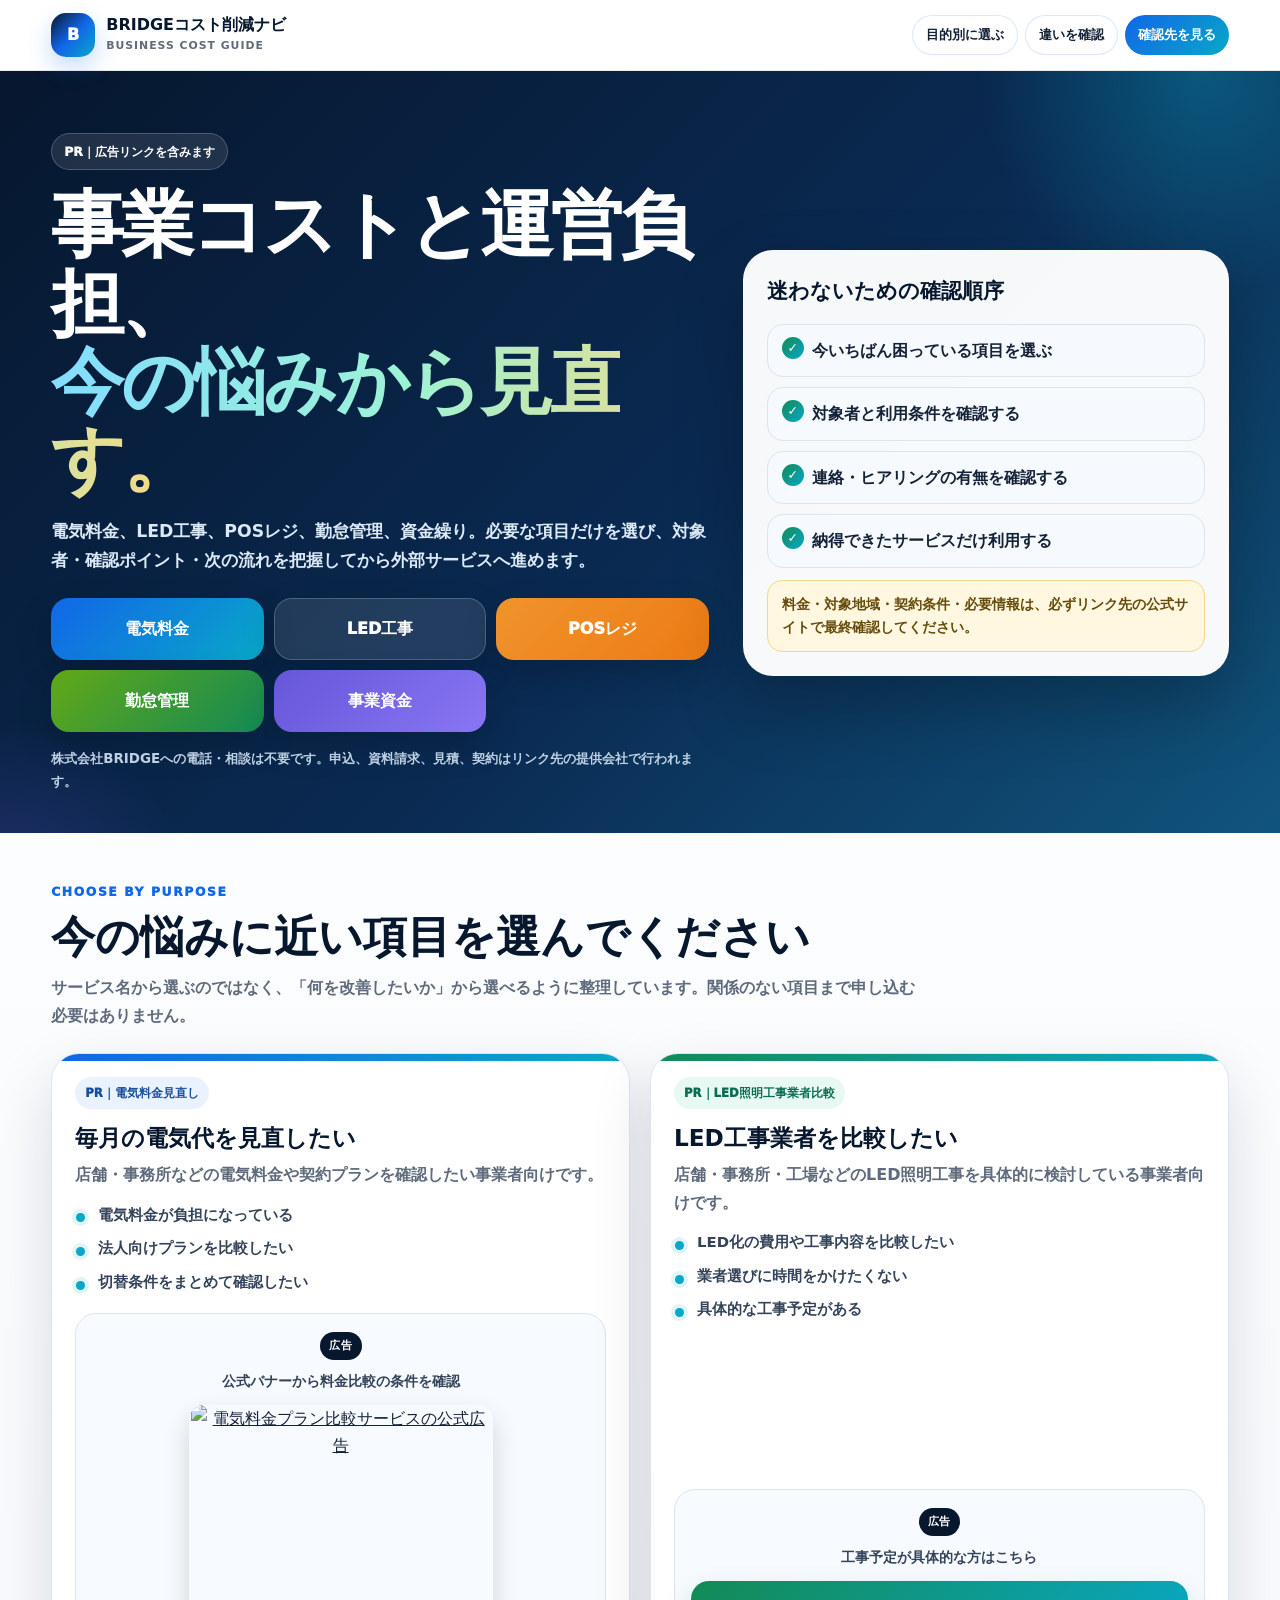
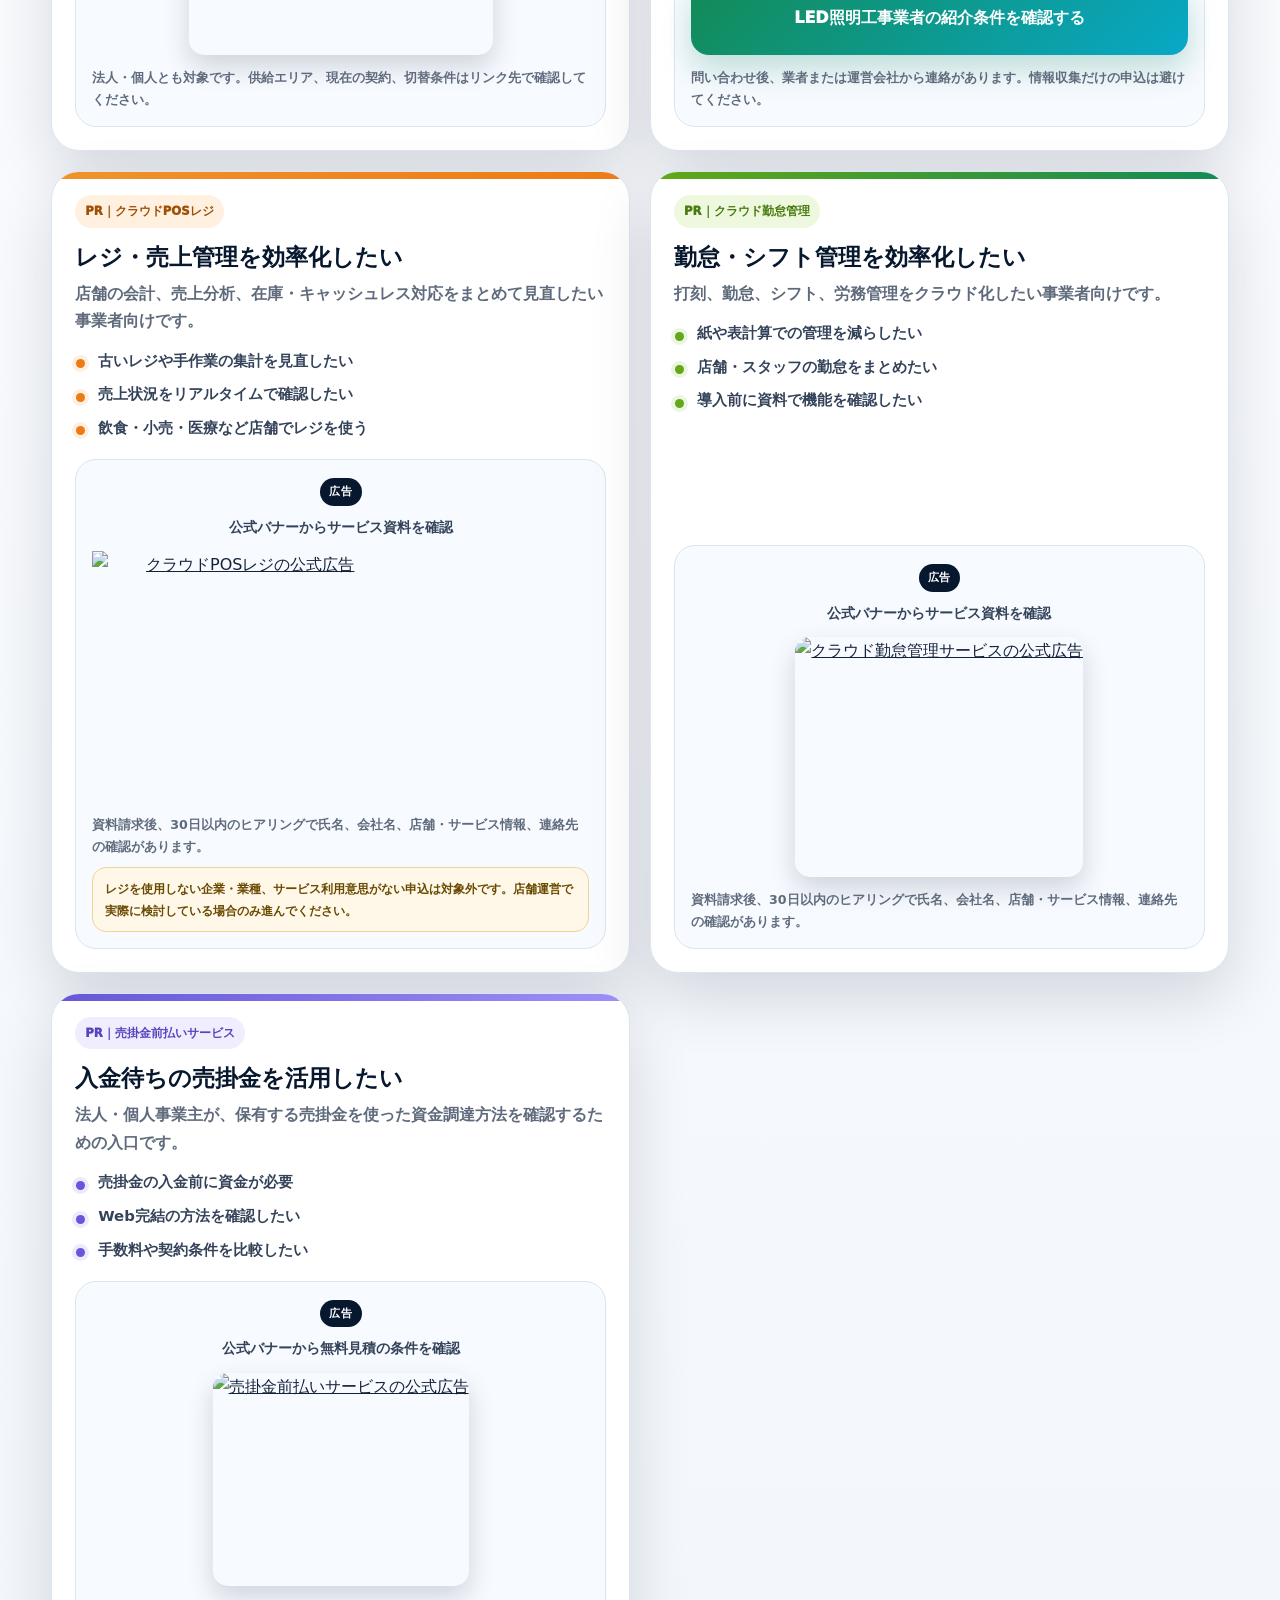
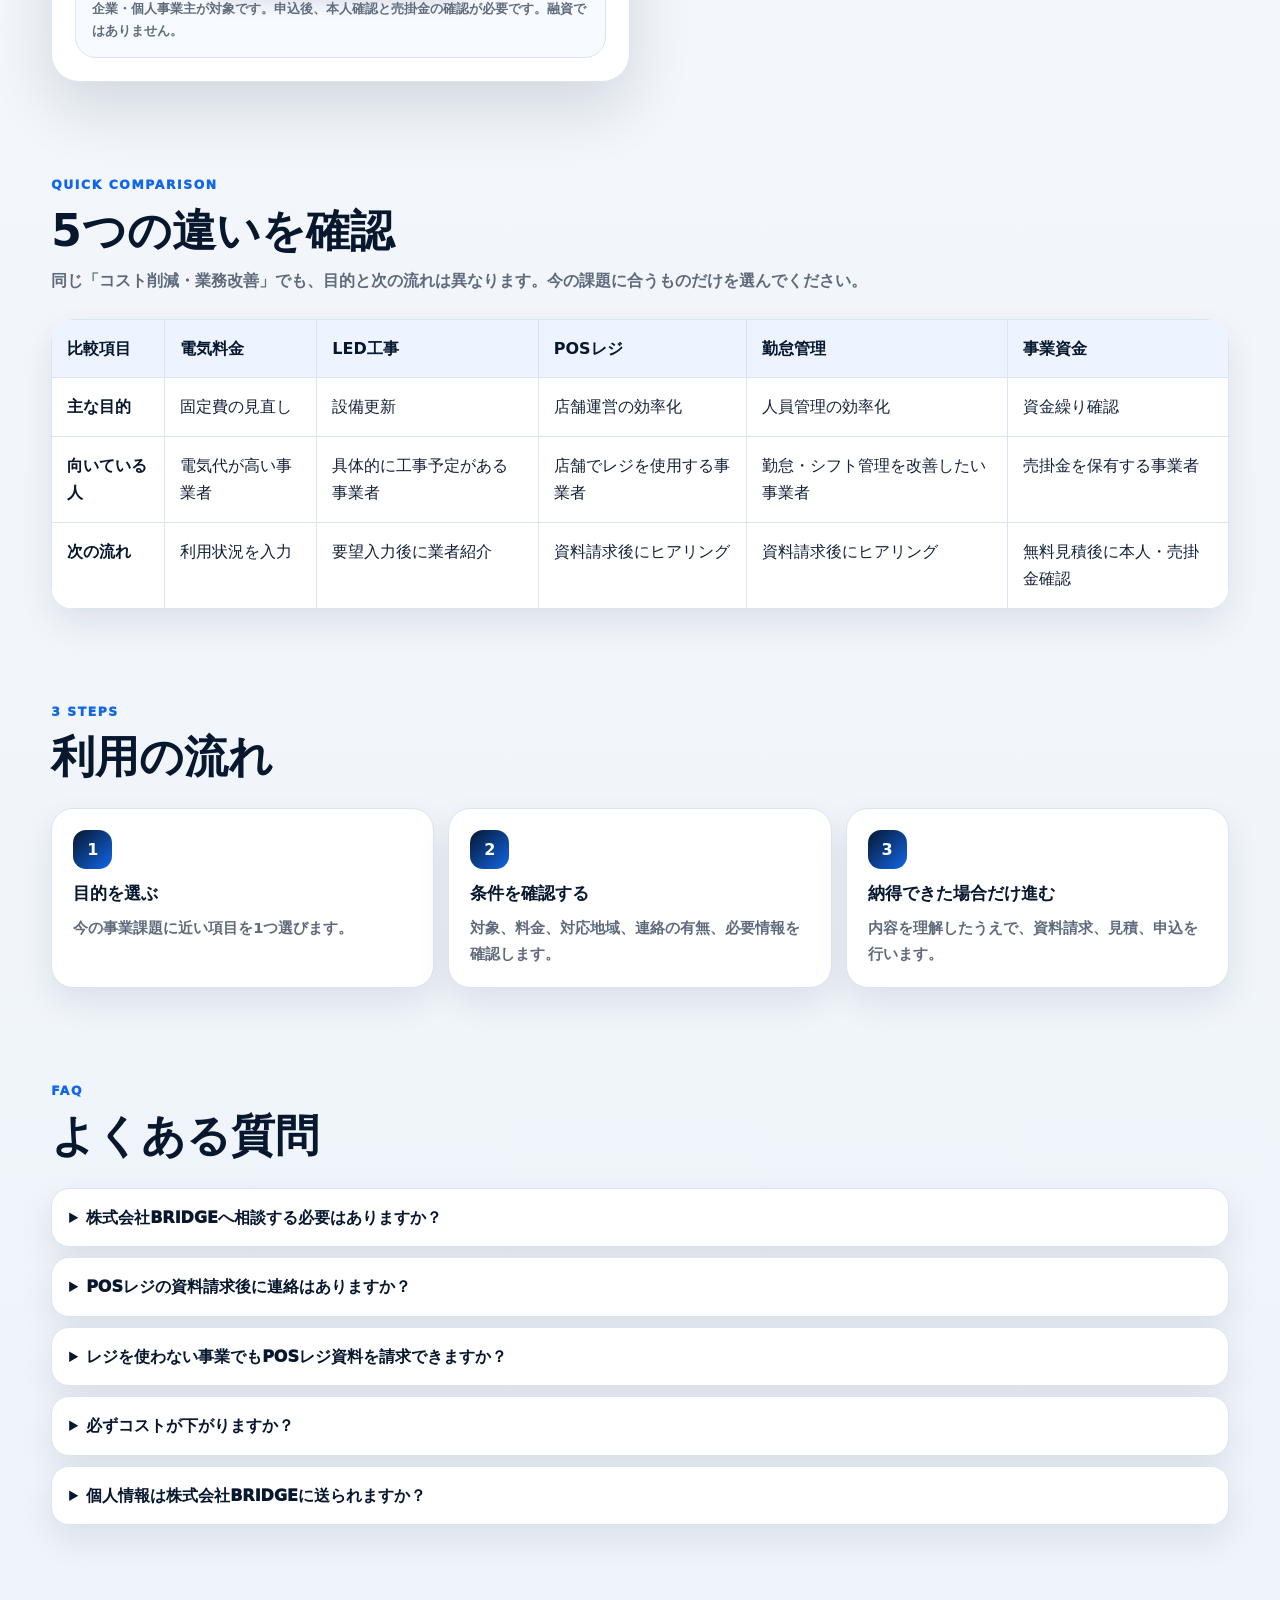
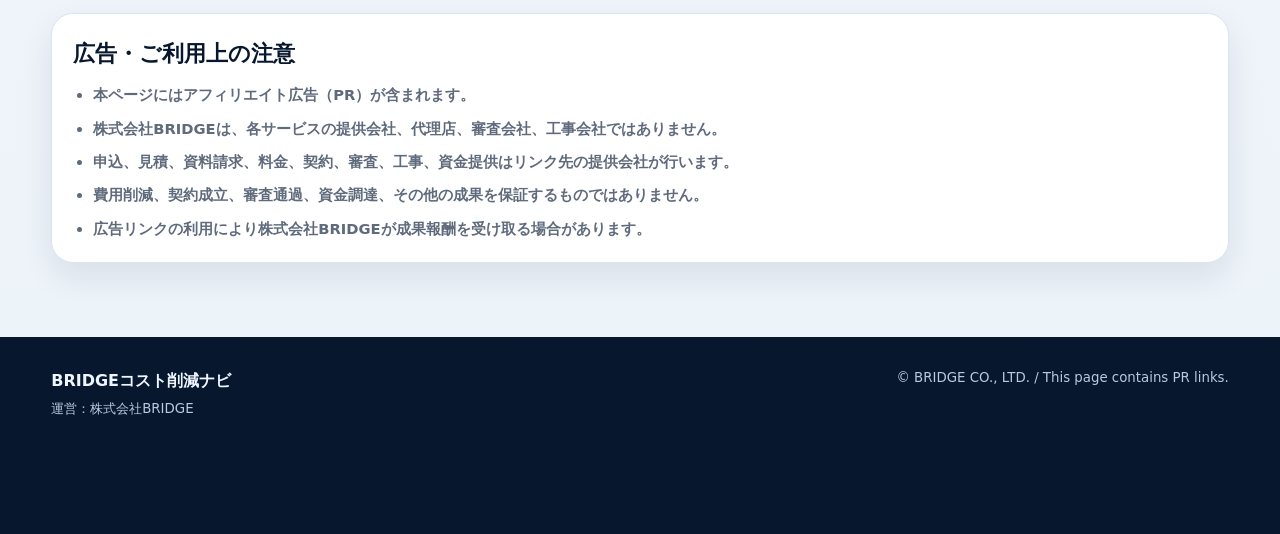
==== commit a8600222: "Add customer-first POS guide and improve business cost navigation" ====
--- a/index.html
+++ b/index.html
@@ -3,48 +3,533 @@
 <head>
   <meta charset="utf-8">
   <meta name="viewport" content="width=device-width, initial-scale=1">
-  <title>BRIDGEコスト削減ナビ｜電気・LED・勤怠・事業資金の比較案内</title>
-  <meta name="description" content="法人・個人事業主向けに、電気料金、LED工事、クラウド勤怠管理、売掛金前払いサービスの確認先を目的別に案内する自己完結型サイトです。">
-  <meta property="og:title" content="BRIDGEコスト削減ナビ｜固定費・設備・勤怠・資金繰り">
-  <meta property="og:description" content="事業の悩みに近い入口から、外部サービスの条件を確認できます。">
+  <title>BRIDGEコスト削減ナビ｜電気・LED・POS・勤怠・事業資金の比較案内</title>
+  <meta name="description" content="法人・個人事業主向けに、電気料金、LED工事、POSレジ、クラウド勤怠管理、売掛金前払いサービスの確認先を目的別に案内する自己完結型サイトです。">
+  <meta property="og:title" content="BRIDGEコスト削減ナビ｜固定費・店舗運営・勤怠・資金繰り">
+  <meta property="og:description" content="今の事業課題に近い入口から、外部サービスの対象・条件・次の流れを確認できます。">
   <meta property="og:type" content="website">
   <meta property="og:url" content="https://bridgecoltdhashimoto-commits.github.io/bridge-business-cost-nav/">
   <meta name="twitter:card" content="summary">
   <meta name="theme-color" content="#071a35">
   <link rel="canonical" href="https://bridgecoltdhashimoto-commits.github.io/bridge-business-cost-nav/">
-  <link rel="icon" href="icon.svg?v=20260712-2" type="image/svg+xml">
-  <link rel="manifest" href="site.webmanifest?v=20260712-2">
+  <link rel="icon" href="icon.svg?v=20260712-3" type="image/svg+xml">
+  <link rel="manifest" href="site.webmanifest?v=20260712-3">
   <style>
-    :root{--navy:#06172e;--navy2:#0a2a52;--blue:#1266e8;--cyan:#08a8c7;--green:#138a55;--lime:#62a817;--violet:#6657d9;--ink:#142238;--muted:#5f6b7c;--line:#dbe5f0;--soft:0 14px 34px rgba(6,23,46,.09);--shadow:0 24px 62px rgba(6,23,46,.14);--max:1180px}
-    *{box-sizing:border-box;margin:0;padding:0}html{scroll-behavior:smooth;scroll-padding-top:82px}body{font-family:"Yu Gothic","Hiragino Kaku Gothic ProN","Meiryo",system-ui,sans-serif;color:var(--ink);background:linear-gradient(180deg,#fff 0%,#f5f8fc 48%,#edf3fa 100%);line-height:1.72}a{color:inherit}img{display:block;max-width:100%;height:auto}.container{width:min(var(--max),92%);margin:auto}
-    .skip{position:absolute;left:-9999px}.skip:focus{left:8px;top:8px;z-index:9999;background:#fff;padding:10px 14px;border-radius:10px}
-    header{position:sticky;top:0;z-index:1000;background:rgba(255,255,255,.95);backdrop-filter:blur(14px);border-bottom:1px solid rgba(6,23,46,.09)}.header-inner{min-height:70px;display:flex;align-items:center;justify-content:space-between;gap:18px}.brand{display:flex;align-items:center;gap:11px;text-decoration:none;color:var(--navy)}.brand-mark{width:44px;height:44px;border-radius:15px;display:grid;place-items:center;color:#fff;background:linear-gradient(135deg,var(--navy),var(--blue),var(--cyan));font-weight:1000;box-shadow:0 10px 24px rgba(18,102,232,.24)}.brand strong{display:block;line-height:1.2}.brand small{display:block;color:var(--muted);font-size:.68rem;font-weight:900;letter-spacing:.09em;margin-top:3px}.nav{display:flex;gap:7px}.nav a{min-height:40px;display:inline-flex;align-items:center;padding:8px 13px;border-radius:999px;text-decoration:none;font-weight:900;font-size:.82rem;border:1px solid rgba(18,102,232,.15);background:#fff}.nav a:last-child{color:#fff;border:none;background:linear-gradient(135deg,var(--blue),var(--cyan))}
-    .hero{position:relative;overflow:hidden;padding:62px 0 40px;color:#fff;background:linear-gradient(135deg,var(--navy) 0%,var(--navy2) 56%,#10547c 100%)}.hero:before,.hero:after{content:"";position:absolute;border-radius:50%;pointer-events:none}.hero:before{width:460px;height:460px;right:-150px;top:-230px;background:radial-gradient(circle,rgba(8,168,199,.35),transparent 68%)}.hero:after{width:390px;height:390px;left:-190px;bottom:-270px;background:radial-gradient(circle,rgba(102,87,217,.27),transparent 68%)}.hero-grid{position:relative;z-index:1;display:grid;grid-template-columns:minmax(0,1.15fr) minmax(320px,.85fr);gap:34px;align-items:center}.pr{display:inline-flex;padding:7px 12px;border-radius:999px;background:rgba(255,255,255,.1);border:1px solid rgba(255,255,255,.2);font-size:.78rem;font-weight:1000;margin-bottom:16px}.hero h1{font-size:clamp(2.3rem,5.7vw,4.7rem);line-height:1.07;letter-spacing:-.04em;margin-bottom:18px}.hero h1 span{background:linear-gradient(90deg,#83ddff,#9df3d5,#ffd77c);-webkit-background-clip:text;background-clip:text;color:transparent}.lead{color:#dbe9f7;font-size:1.08rem;font-weight:700;margin-bottom:22px;max-width:720px}.hero-actions{display:grid;grid-template-columns:repeat(2,minmax(0,1fr));gap:10px;max-width:720px}.hero-actions a{min-height:62px;display:flex;align-items:center;justify-content:center;text-align:center;padding:12px;border-radius:18px;text-decoration:none;font-weight:1000;background:rgba(255,255,255,.1);border:1px solid rgba(255,255,255,.2);box-shadow:0 14px 34px rgba(0,0,0,.18)}.hero-actions a:nth-child(1){background:linear-gradient(135deg,var(--blue),var(--cyan));border:none}.hero-actions a:nth-child(3){background:linear-gradient(135deg,var(--lime),var(--green));border:none}.hero-actions a:nth-child(4){background:linear-gradient(135deg,var(--violet),#8876f3);border:none}.hero-note{margin-top:15px;color:#bdd0e3;font-size:.84rem;font-weight:700}.hero-panel{background:rgba(255,255,255,.97);color:var(--ink);border-radius:30px;padding:24px;box-shadow:0 30px 68px rgba(0,0,0,.25)}.hero-panel h2{font-size:1.3rem;color:var(--navy);margin-bottom:14px}.check{list-style:none;display:grid;gap:10px}.check li{position:relative;padding:12px 12px 12px 44px;border-radius:16px;background:#f6f9fd;border:1px solid var(--line);font-weight:800}.check li:before{content:"✓";position:absolute;left:14px;top:12px;width:22px;height:22px;display:grid;place-items:center;border-radius:50%;color:#fff;background:linear-gradient(135deg,var(--green),var(--cyan));font-size:.78rem}.caption{margin-top:12px;padding:12px 14px;border-radius:15px;background:#fff7df;border:1px solid #f2d88c;color:#654b0b;font-size:.85rem;font-weight:800}
-    section{padding:44px 0}.section-head{margin-bottom:24px}.eyebrow{display:inline-block;color:var(--blue);font-size:.77rem;font-weight:1000;letter-spacing:.13em;margin-bottom:7px}.section-head h2{font-size:clamp(1.75rem,3.8vw,2.75rem);line-height:1.24;color:var(--navy);margin-bottom:9px}.section-head p{max-width:850px;color:var(--muted);font-weight:700}.grid{display:grid;grid-template-columns:repeat(2,minmax(0,1fr));gap:20px}.card{position:relative;overflow:hidden;display:flex;flex-direction:column;background:#fff;border:1px solid var(--line);border-radius:28px;padding:23px;box-shadow:var(--shadow)}.card:before{content:"";position:absolute;inset:0 0 auto;height:7px;background:linear-gradient(90deg,var(--blue),var(--cyan))}.card.led:before{background:linear-gradient(90deg,var(--green),var(--cyan))}.card.time:before{background:linear-gradient(90deg,var(--lime),var(--green))}.card.cash:before{background:linear-gradient(90deg,var(--violet),#9e8ff7)}.tag{align-self:flex-start;display:inline-flex;padding:6px 10px;border-radius:999px;background:#eaf2ff;color:#174f9e;font-size:.73rem;font-weight:1000;margin-bottom:13px}.led .tag{background:#e8f8f2;color:#0a6d52}.time .tag{background:#eef8df;color:#477b0f}.cash .tag{background:#f0edff;color:#5644bd}.card h3{font-size:1.45rem;line-height:1.34;color:var(--navy);margin-bottom:8px}.card>p{color:var(--muted);font-weight:700;margin-bottom:14px}.fit{list-style:none;display:grid;gap:8px;margin-bottom:18px}.fit li{position:relative;padding-left:23px;color:#34435a;font-size:.93rem;font-weight:750}.fit li:before{content:"";position:absolute;left:1px;top:.72em;width:9px;height:9px;border-radius:50%;background:var(--cyan);box-shadow:0 0 0 4px rgba(8,168,199,.12)}.time .fit li:before{background:var(--lime);box-shadow:0 0 0 4px rgba(98,168,23,.12)}.cash .fit li:before{background:var(--violet);box-shadow:0 0 0 4px rgba(102,87,217,.12)}.adbox{margin-top:auto;background:#f7faff;border:1px solid var(--line);border-radius:21px;padding:16px;text-align:center}.adlabel{display:inline-flex;margin-bottom:9px;padding:4px 9px;border-radius:999px;color:#fff;background:var(--navy);font-size:.7rem;font-weight:1000;letter-spacing:.08em}.instruction{display:block;margin-bottom:12px;color:#34435a;font-size:.88rem;font-weight:900}.banner{display:inline-flex!important;justify-content:center;max-width:100%;border-radius:15px;overflow:hidden;box-shadow:0 12px 27px rgba(6,23,46,.16);transition:.2s}.banner:hover,.banner:focus-visible{transform:translateY(-2px);outline:4px solid rgba(18,102,232,.18);outline-offset:4px}.banner img{width:min(300px,100%);height:auto}.led-link{display:flex!important;align-items:center;justify-content:center;min-height:74px;width:100%;padding:15px 16px;border-radius:18px;color:#fff!important;text-decoration:none;background:linear-gradient(135deg,var(--green),var(--cyan));font-weight:1000;box-shadow:0 15px 30px rgba(7,132,95,.23)}.note{margin-top:12px;color:var(--muted);font-size:.79rem;font-weight:700;text-align:left}.pixel{position:absolute!important;width:1px!important;height:1px!important;opacity:0!important;pointer-events:none!important}
-    .compare{overflow-x:auto;border-radius:23px;box-shadow:var(--soft)}table{width:100%;min-width:880px;border-collapse:collapse;background:#fff}th,td{padding:15px;border:1px solid var(--line);text-align:left;vertical-align:top}th{background:#edf4ff;color:var(--navy)}td:first-child{font-weight:1000;color:var(--navy)}.steps{display:grid;grid-template-columns:repeat(3,minmax(0,1fr));gap:14px}.step,.notice{background:#fff;border:1px solid var(--line);border-radius:22px;padding:21px;box-shadow:var(--soft)}.step b{width:39px;height:39px;display:grid;place-items:center;border-radius:13px;background:linear-gradient(135deg,var(--navy),var(--blue));color:#fff;margin-bottom:10px}.step h3{color:var(--navy);font-size:1.08rem;margin-bottom:6px}.step p,.notice li{color:var(--muted);font-size:.92rem;font-weight:700}.faq{display:grid;gap:10px}.faq details{background:#fff;border:1px solid var(--line);border-radius:18px;padding:15px 17px;box-shadow:var(--soft)}.faq summary{cursor:pointer;color:var(--navy);font-weight:1000}.faq p{padding-top:10px;color:var(--muted);font-weight:700}.notice h2{color:var(--navy);font-size:1.35rem;margin-bottom:10px}.notice ul{padding-left:1.25em;display:grid;gap:8px}
-    footer{margin-top:30px;background:var(--navy);color:#eef5ff;padding:30px 0 112px}.footer-inner{display:flex;justify-content:space-between;gap:16px;flex-wrap:wrap}footer small{color:#b9c9de}.mobile{position:fixed;left:10px;right:10px;bottom:10px;z-index:1100;display:none;grid-template-columns:repeat(4,1fr);gap:6px;padding:8px;border-radius:20px;background:rgba(255,255,255,.96);border:1px solid var(--line);box-shadow:0 18px 44px rgba(6,23,46,.23);backdrop-filter:blur(12px)}.mobile a{min-height:48px;display:grid;place-items:center;padding:6px;border-radius:13px;text-decoration:none;text-align:center;color:#fff;font-size:.72rem;font-weight:1000;line-height:1.2}.mobile a:nth-child(1){background:linear-gradient(135deg,var(--blue),var(--cyan))}.mobile a:nth-child(2){background:linear-gradient(135deg,var(--green),var(--cyan))}.mobile a:nth-child(3){background:linear-gradient(135deg,var(--lime),var(--green))}.mobile a:nth-child(4){background:linear-gradient(135deg,var(--violet),#8876f3)}
-    @media(max-width:920px){.hero-grid{grid-template-columns:1fr}.hero-panel{order:-1}.nav{display:none}.grid{grid-template-columns:1fr 1fr}}
-    @media(max-width:700px){body{padding-bottom:90px}.header-inner{min-height:62px}.brand strong{font-size:.92rem}.brand small{font-size:.61rem}.hero{padding:30px 0 22px}.hero-grid{gap:18px}.hero-panel{padding:17px;border-radius:22px}.hero-actions,.grid,.steps{grid-template-columns:1fr}.card{padding:18px;border-radius:22px}.mobile{display:grid}.hero h1{font-size:2.3rem}.section-head h2{font-size:1.75rem}}
+    :root{
+      --navy:#06172e;
+      --navy2:#0a2a52;
+      --blue:#1266e8;
+      --cyan:#08a8c7;
+      --green:#138a55;
+      --lime:#62a817;
+      --orange:#ed7b15;
+      --violet:#6657d9;
+      --ink:#142238;
+      --muted:#5f6b7c;
+      --line:#dbe5f0;
+      --surface:#ffffff;
+      --soft:0 14px 34px rgba(6,23,46,.09);
+      --shadow:0 24px 62px rgba(6,23,46,.14);
+      --max:1180px;
+    }
+    *{box-sizing:border-box;margin:0;padding:0}
+    html{scroll-behavior:smooth;scroll-padding-top:82px}
+    body{
+      font-family:"Yu Gothic","Hiragino Kaku Gothic ProN","Meiryo",system-ui,sans-serif;
+      color:var(--ink);
+      background:linear-gradient(180deg,#fff 0%,#f5f8fc 48%,#edf3fa 100%);
+      line-height:1.72;
+    }
+    a{color:inherit}
+    img{display:block;max-width:100%;height:auto}
+    .container{width:min(var(--max),92%);margin:auto}
+    .skip{position:absolute;left:-9999px}
+    .skip:focus{left:8px;top:8px;z-index:9999;background:#fff;padding:10px 14px;border-radius:10px}
+    header{
+      position:sticky;top:0;z-index:1000;
+      background:rgba(255,255,255,.95);
+      backdrop-filter:blur(14px);
+      border-bottom:1px solid rgba(6,23,46,.09);
+    }
+    .header-inner{
+      min-height:70px;display:flex;align-items:center;justify-content:space-between;gap:18px
+    }
+    .brand{display:flex;align-items:center;gap:11px;text-decoration:none;color:var(--navy)}
+    .brand-mark{
+      width:44px;height:44px;border-radius:15px;display:grid;place-items:center;color:#fff;
+      background:linear-gradient(135deg,var(--navy),var(--blue),var(--cyan));
+      font-weight:1000;box-shadow:0 10px 24px rgba(18,102,232,.24)
+    }
+    .brand strong{display:block;line-height:1.2}
+    .brand small{display:block;color:var(--muted);font-size:.68rem;font-weight:900;letter-spacing:.09em;margin-top:3px}
+    .nav{display:flex;gap:7px}
+    .nav a{
+      min-height:40px;display:inline-flex;align-items:center;padding:8px 13px;border-radius:999px;
+      text-decoration:none;font-weight:900;font-size:.82rem;border:1px solid rgba(18,102,232,.15);background:#fff
+    }
+    .nav a:last-child{color:#fff;border:none;background:linear-gradient(135deg,var(--blue),var(--cyan))}
+    .hero{
+      position:relative;overflow:hidden;padding:62px 0 40px;color:#fff;
+      background:linear-gradient(135deg,var(--navy) 0%,var(--navy2) 56%,#10547c 100%)
+    }
+    .hero:before,.hero:after{content:"";position:absolute;border-radius:50%;pointer-events:none}
+    .hero:before{
+      width:460px;height:460px;right:-150px;top:-230px;
+      background:radial-gradient(circle,rgba(8,168,199,.35),transparent 68%)
+    }
+    .hero:after{
+      width:390px;height:390px;left:-190px;bottom:-270px;
+      background:radial-gradient(circle,rgba(102,87,217,.27),transparent 68%)
+    }
+    .hero-grid{
+      position:relative;z-index:1;display:grid;
+      grid-template-columns:minmax(0,1.15fr) minmax(320px,.85fr);gap:34px;align-items:center
+    }
+    .pr{
+      display:inline-flex;padding:7px 12px;border-radius:999px;background:rgba(255,255,255,.1);
+      border:1px solid rgba(255,255,255,.2);font-size:.78rem;font-weight:1000;margin-bottom:16px
+    }
+    .hero h1{font-size:clamp(2.3rem,5.7vw,4.7rem);line-height:1.07;letter-spacing:-.04em;margin-bottom:18px}
+    .hero h1 span{
+      background:linear-gradient(90deg,#83ddff,#9df3d5,#ffd77c);
+      -webkit-background-clip:text;background-clip:text;color:transparent
+    }
+    .lead{color:#dbe9f7;font-size:1.08rem;font-weight:700;margin-bottom:22px;max-width:760px}
+    .hero-actions{display:grid;grid-template-columns:repeat(3,minmax(0,1fr));gap:10px;max-width:760px}
+    .hero-actions a{
+      min-height:62px;display:flex;align-items:center;justify-content:center;text-align:center;padding:12px;
+      border-radius:18px;text-decoration:none;font-weight:1000;background:rgba(255,255,255,.1);
+      border:1px solid rgba(255,255,255,.2);box-shadow:0 14px 34px rgba(0,0,0,.18);
+      transition:transform .2s,background .2s
+    }
+    .hero-actions a:hover,.hero-actions a:focus-visible{transform:translateY(-2px);background:rgba(255,255,255,.17)}
+    .hero-actions a:nth-child(1){background:linear-gradient(135deg,var(--blue),var(--cyan));border:none}
+    .hero-actions a:nth-child(3){background:linear-gradient(135deg,#f0932b,var(--orange));border:none}
+    .hero-actions a:nth-child(4){background:linear-gradient(135deg,var(--lime),var(--green));border:none}
+    .hero-actions a:nth-child(5){background:linear-gradient(135deg,var(--violet),#8876f3);border:none}
+    .hero-note{margin-top:15px;color:#bdd0e3;font-size:.84rem;font-weight:700}
+    .hero-panel{
+      background:rgba(255,255,255,.97);color:var(--ink);border-radius:30px;padding:24px;
+      box-shadow:0 30px 68px rgba(0,0,0,.25)
+    }
+    .hero-panel h2{font-size:1.3rem;color:var(--navy);margin-bottom:14px}
+    .check{list-style:none;display:grid;gap:10px}
+    .check li{
+      position:relative;padding:12px 12px 12px 44px;border-radius:16px;background:#f6f9fd;
+      border:1px solid var(--line);font-weight:800
+    }
+    .check li:before{
+      content:"✓";position:absolute;left:14px;top:12px;width:22px;height:22px;display:grid;place-items:center;
+      border-radius:50%;color:#fff;background:linear-gradient(135deg,var(--green),var(--cyan));font-size:.78rem
+    }
+    .caption{
+      margin-top:12px;padding:12px 14px;border-radius:15px;background:#fff7df;border:1px solid #f2d88c;
+      color:#654b0b;font-size:.85rem;font-weight:800
+    }
+    section{padding:44px 0}
+    .section-head{margin-bottom:24px}
+    .eyebrow{display:inline-block;color:var(--blue);font-size:.77rem;font-weight:1000;letter-spacing:.13em;margin-bottom:7px}
+    .section-head h2{font-size:clamp(1.75rem,3.8vw,2.75rem);line-height:1.24;color:var(--navy);margin-bottom:9px}
+    .section-head p{max-width:870px;color:var(--muted);font-weight:700}
+    .grid{display:grid;grid-template-columns:repeat(2,minmax(0,1fr));gap:20px}
+    .card{
+      position:relative;overflow:hidden;display:flex;flex-direction:column;background:#fff;
+      border:1px solid var(--line);border-radius:28px;padding:23px;box-shadow:var(--shadow)
+    }
+    .card:before{content:"";position:absolute;inset:0 0 auto;height:7px;background:linear-gradient(90deg,var(--blue),var(--cyan))}
+    .card.led:before{background:linear-gradient(90deg,var(--green),var(--cyan))}
+    .card.pos:before{background:linear-gradient(90deg,#f0932b,var(--orange))}
+    .card.time:before{background:linear-gradient(90deg,var(--lime),var(--green))}
+    .card.cash:before{background:linear-gradient(90deg,var(--violet),#9e8ff7)}
+    .tag{
+      align-self:flex-start;display:inline-flex;padding:6px 10px;border-radius:999px;background:#eaf2ff;
+      color:#174f9e;font-size:.73rem;font-weight:1000;margin-bottom:13px
+    }
+    .led .tag{background:#e8f8f2;color:#0a6d52}
+    .pos .tag{background:#fff0df;color:#9d4f05}
+    .time .tag{background:#eef8df;color:#477b0f}
+    .cash .tag{background:#f0edff;color:#5644bd}
+    .card h3{font-size:1.45rem;line-height:1.34;color:var(--navy);margin-bottom:8px}
+    .card>p{color:var(--muted);font-weight:700;margin-bottom:14px}
+    .fit{list-style:none;display:grid;gap:8px;margin-bottom:18px}
+    .fit li{position:relative;padding-left:23px;color:#34435a;font-size:.93rem;font-weight:750}
+    .fit li:before{
+      content:"";position:absolute;left:1px;top:.72em;width:9px;height:9px;border-radius:50%;
+      background:var(--cyan);box-shadow:0 0 0 4px rgba(8,168,199,.12)
+    }
+    .pos .fit li:before{background:var(--orange);box-shadow:0 0 0 4px rgba(237,123,21,.12)}
+    .time .fit li:before{background:var(--lime);box-shadow:0 0 0 4px rgba(98,168,23,.12)}
+    .cash .fit li:before{background:var(--violet);box-shadow:0 0 0 4px rgba(102,87,217,.12)}
+    .adbox{
+      margin-top:auto;background:#f7faff;border:1px solid var(--line);border-radius:21px;padding:16px;text-align:center
+    }
+    .adlabel{
+      display:inline-flex;margin-bottom:9px;padding:4px 9px;border-radius:999px;color:#fff;background:var(--navy);
+      font-size:.7rem;font-weight:1000;letter-spacing:.08em
+    }
+    .instruction{display:block;margin-bottom:12px;color:#34435a;font-size:.88rem;font-weight:900}
+    .banner{
+      display:inline-flex!important;justify-content:center;max-width:100%;border-radius:15px;overflow:hidden;
+      box-shadow:0 12px 27px rgba(6,23,46,.16);transition:.2s
+    }
+    .banner:hover,.banner:focus-visible{transform:translateY(-2px);outline:4px solid rgba(18,102,232,.18);outline-offset:4px}
+    .banner img{width:min(300px,100%);height:auto}
+    .led-link{
+      display:flex!important;align-items:center;justify-content:center;min-height:74px;width:100%;padding:15px 16px;
+      border-radius:18px;color:#fff!important;text-decoration:none;background:linear-gradient(135deg,var(--green),var(--cyan));
+      font-weight:1000;box-shadow:0 15px 30px rgba(7,132,95,.23)
+    }
+    .note{margin-top:12px;color:var(--muted);font-size:.79rem;font-weight:700;text-align:left}
+    .important{
+      margin-top:10px;padding:10px 12px;border-radius:14px;background:#fff8e9;border:1px solid #f2d397;
+      color:#6a4a00;font-size:.78rem;font-weight:800;text-align:left
+    }
+    .pixel{position:absolute!important;width:1px!important;height:1px!important;opacity:0!important;pointer-events:none!important}
+    .compare{overflow-x:auto;border-radius:23px;box-shadow:var(--soft)}
+    table{width:100%;min-width:1000px;border-collapse:collapse;background:#fff}
+    th,td{padding:15px;border:1px solid var(--line);text-align:left;vertical-align:top}
+    th{background:#edf4ff;color:var(--navy)}
+    td:first-child{font-weight:1000;color:var(--navy)}
+    .steps{display:grid;grid-template-columns:repeat(3,minmax(0,1fr));gap:14px}
+    .step,.notice{background:#fff;border:1px solid var(--line);border-radius:22px;padding:21px;box-shadow:var(--soft)}
+    .step b{
+      width:39px;height:39px;display:grid;place-items:center;border-radius:13px;
+      background:linear-gradient(135deg,var(--navy),var(--blue));color:#fff;margin-bottom:10px
+    }
+    .step h3{color:var(--navy);font-size:1.08rem;margin-bottom:6px}
+    .step p,.notice li{color:var(--muted);font-size:.92rem;font-weight:700}
+    .faq{display:grid;gap:10px}
+    .faq details{background:#fff;border:1px solid var(--line);border-radius:18px;padding:15px 17px;box-shadow:var(--soft)}
+    .faq summary{cursor:pointer;color:var(--navy);font-weight:1000}
+    .faq p{padding-top:10px;color:var(--muted);font-weight:700}
+    .notice h2{color:var(--navy);font-size:1.35rem;margin-bottom:10px}
+    .notice ul{padding-left:1.25em;display:grid;gap:8px}
+    footer{margin-top:30px;background:var(--navy);color:#eef5ff;padding:30px 0 112px}
+    .footer-inner{display:flex;justify-content:space-between;gap:16px;flex-wrap:wrap}
+    footer small{color:#b9c9de}
+    .mobile{
+      position:fixed;left:10px;right:10px;bottom:10px;z-index:1100;display:none;
+      grid-template-columns:repeat(5,1fr);gap:5px;padding:8px;border-radius:20px;background:rgba(255,255,255,.96);
+      border:1px solid var(--line);box-shadow:0 18px 44px rgba(6,23,46,.23);backdrop-filter:blur(12px)
+    }
+    .mobile a{
+      min-height:48px;display:grid;place-items:center;padding:5px 3px;border-radius:13px;text-decoration:none;
+      text-align:center;color:#fff;font-size:.68rem;font-weight:1000;line-height:1.15
+    }
+    .mobile a:nth-child(1){background:linear-gradient(135deg,var(--blue),var(--cyan))}
+    .mobile a:nth-child(2){background:linear-gradient(135deg,var(--green),var(--cyan))}
+    .mobile a:nth-child(3){background:linear-gradient(135deg,#f0932b,var(--orange))}
+    .mobile a:nth-child(4){background:linear-gradient(135deg,var(--lime),var(--green))}
+    .mobile a:nth-child(5){background:linear-gradient(135deg,var(--violet),#8876f3)}
+    @media(max-width:920px){
+      .hero-grid{grid-template-columns:1fr}
+      .hero-panel{order:-1}
+      .nav{display:none}
+      .grid{grid-template-columns:1fr 1fr}
+      .hero-actions{grid-template-columns:repeat(2,minmax(0,1fr))}
+    }
+    @media(max-width:700px){
+      body{padding-bottom:90px}
+      .header-inner{min-height:62px}
+      .brand strong{font-size:.92rem}
+      .brand small{font-size:.61rem}
+      .hero{padding:30px 0 22px}
+      .hero-grid{gap:18px}
+      .hero-panel{padding:17px;border-radius:22px}
+      .hero-actions,.grid,.steps{grid-template-columns:1fr}
+      .card{padding:18px;border-radius:22px}
+      .mobile{display:grid}
+      .hero h1{font-size:2.3rem}
+      .section-head h2{font-size:1.75rem}
+    }
+    @media(max-width:390px){
+      .mobile a{font-size:.62rem}
+      .mobile{left:6px;right:6px;gap:4px;padding:6px}
+    }
     @media(prefers-reduced-motion:reduce){html{scroll-behavior:auto}*{transition:none!important}}
   </style>
 </head>
 <body>
 <a class="skip" href="#main">本文へ移動</a>
-<header><div class="container header-inner"><a class="brand" href="./"><span class="brand-mark">B</span><span><strong>BRIDGEコスト削減ナビ</strong><small>BUSINESS COST GUIDE</small></span></a><nav class="nav"><a href="#choose">目的別に選ぶ</a><a href="#compare">違いを確認</a><a href="#choose">無料確認先を見る</a></nav></div></header>
+
+<header>
+  <div class="container header-inner">
+    <a class="brand" href="./">
+      <span class="brand-mark">B</span>
+      <span><strong>BRIDGEコスト削減ナビ</strong><small>BUSINESS COST GUIDE</small></span>
+    </a>
+    <nav class="nav" aria-label="ページ内メニュー">
+      <a href="#choose">目的別に選ぶ</a>
+      <a href="#compare">違いを確認</a>
+      <a href="#choose">確認先を見る</a>
+    </nav>
+  </div>
+</header>
+
 <main id="main">
-<section class="hero"><div class="container hero-grid"><div><span class="pr">PR｜広告リンクを含みます</span><h1>事業コストと運営負担、<br><span>まとめて見直す入口。</span></h1><p class="lead">電気料金、LED工事、勤怠管理、資金繰り。今の悩みに近い項目を選び、外部サービスの条件を確認できます。</p><div class="hero-actions"><a href="#electric">電気料金を見直す</a><a href="#led">LED工事を比較</a><a href="#time">勤怠管理を効率化</a><a href="#cash">資金繰りを確認</a></div><p class="hero-note">株式会社BRIDGEへの電話・相談は不要です。申込、資料請求、見積、契約はリンク先の提供会社で行われます。</p></div><aside class="hero-panel"><h2>このページでできること</h2><ul class="check"><li>店舗・事務所の固定費を見直す</li><li>LED工事業者を比較する</li><li>勤怠・シフト管理を効率化する</li><li>売掛金を使う資金調達方法を確認する</li></ul><div class="caption">各サービスの対象、料金、地域、契約条件は必ず公式サイトで確認してください。</div></aside></div></section>
-<section id="choose"><div class="container"><div class="section-head"><span class="eyebrow">CHOOSE BY PURPOSE</span><h2>今の悩みに近い項目を選んでください</h2><p>広告を並べるだけではなく、利用目的と対象者を分けて、迷わず進める構成にしています。</p></div><div class="grid">
-<article id="electric" class="card"><span class="tag">PR｜電気料金見直し</span><h3>毎月の電気代を見直したい</h3><p>現在の利用状況に合う電力会社や料金プランを確認したい事業者向けです。</p><ul class="fit"><li>店舗や事務所の電気料金が高い</li><li>法人向けプランを比較したい</li><li>切替条件をまとめて確認したい</li></ul><div class="adbox"><span class="adlabel">広告</span><span class="instruction">公式バナーを押して、料金比較の条件を確認</span><a class="banner" href="https://px.a8.net/svt/ejp?a8mat=4B7XX5+8G8IWI+3SPO+TU8U9" rel="nofollow sponsored"><img width="300" height="250" alt="電気料金プラン比較サービスの公式広告" src="https://www22.a8.net/svt/bgt?aid=260711033511&wid=001&eno=01&mid=s00000017718005012000&mc=1"></a><img class="pixel" width="1" height="1" src="https://www19.a8.net/0.gif?a8mat=4B7XX5+8G8IWI+3SPO+TU8U9" alt=""><p class="note">法人・個人とも対象です。供給エリア、現在の契約、切替条件はリンク先で確認してください。</p></div></article>
-<article id="led" class="card led"><span class="tag">PR｜LED照明工事業者比較</span><h3>LED工事業者を比較したい</h3><p>店舗・事務所・工場などのLED照明工事を具体的に検討している事業者向けです。</p><ul class="fit"><li>LED化の費用や工事内容を比較したい</li><li>業者選びに時間をかけたくない</li><li>具体的な工事予定がある</li></ul><div class="adbox"><span class="adlabel">広告</span><span class="instruction">LED工事を具体的に検討している方はこちら</span><a class="led-link" href="https://px.a8.net/svt/ejp?a8mat=4B7XX5+8GTYIA+2LHA+1TK94Y" rel="nofollow sponsored">LED照明工事業者の紹介条件を確認する</a><img class="pixel" width="1" height="1" src="https://www17.a8.net/0.gif?a8mat=4B7XX5+8GTYIA+2LHA+1TK94Y" alt=""><p class="note">問い合わせ後、業者または運営会社から連絡があります。情報収集だけの申込は避けてください。</p></div></article>
-<article id="time" class="card time"><span class="tag">PR｜クラウド勤怠管理</span><h3>勤怠・シフト管理を効率化したい</h3><p>打刻、勤怠、シフト、労務管理をクラウド化したい事業者向けです。</p><ul class="fit"><li>紙や表計算での管理を減らしたい</li><li>店舗・スタッフの勤怠をまとめたい</li><li>導入前に資料で機能を確認したい</li></ul><div class="adbox"><span class="adlabel">広告</span><span class="instruction">公式バナーを押して、サービス資料を確認</span><a class="banner" href="https://px.a8.net/svt/ejp?a8mat=4B7YP2+6Y22UQ+4Z10+TTLOX" rel="nofollow sponsored"><img width="300" height="250" alt="クラウド勤怠管理サービスの公式広告" src="https://www21.a8.net/svt/bgt?aid=260712038420&wid=001&eno=01&mid=s00000023202005009000&mc=1"></a><img class="pixel" width="1" height="1" src="https://www12.a8.net/0.gif?a8mat=4B7YP2+6Y22UQ+4Z10+TTLOX" alt=""><p class="note">資料請求後、30日以内のヒアリングで氏名、会社名、店舗・サービス情報、連絡先の確認があります。</p></div></article>
-<article id="cash" class="card cash"><span class="tag">PR｜売掛金前払いサービス</span><h3>入金待ちの売掛金を活用したい</h3><p>法人・個人事業主が、保有する売掛金を使った資金調達方法を確認するための入口です。</p><ul class="fit"><li>売掛金の入金前に資金が必要</li><li>Web完結の方法を確認したい</li><li>手数料や契約条件を比較したい</li></ul><div class="adbox"><span class="adlabel">広告</span><span class="instruction">公式バナーを押して、無料見積の条件を確認</span><a class="banner" href="https://px.a8.net/svt/ejp?a8mat=4B7YP2+6AU69E+4JGG+BXYE9" rel="nofollow sponsored"><img width="300" height="250" alt="売掛金前払いサービスの公式広告" src="https://www20.a8.net/svt/bgt?aid=260712038381&wid=001&eno=01&mid=s00000021184002006000&mc=1"></a><img class="pixel" width="1" height="1" src="https://www12.a8.net/0.gif?a8mat=4B7YP2+6AU69E+4JGG+BXYE9" alt=""><p class="note">企業・個人事業主が対象です。申込後、本人確認と売掛金の確認が必要です。融資ではありません。</p></div></article>
-</div></div></section>
-<section id="compare"><div class="container"><div class="section-head"><span class="eyebrow">QUICK COMPARISON</span><h2>4つの違いを確認</h2><p>同じ「コスト削減」でも目的が異なります。今の課題に合うものだけを選んでください。</p></div><div class="compare"><table><thead><tr><th>比較項目</th><th>電気料金</th><th>LED工事</th><th>勤怠管理</th><th>事業資金</th></tr></thead><tbody><tr><td>主な目的</td><td>固定費の見直し</td><td>設備更新</td><td>業務効率化</td><td>資金繰り確認</td></tr><tr><td>向いている人</td><td>電気代が高い事業者</td><td>具体的に工事予定がある事業者</td><td>勤怠・シフト管理を改善したい事業者</td><td>売掛金を保有する事業者</td></tr><tr><td>次の流れ</td><td>利用状況を入力</td><td>要望入力後に業者紹介</td><td>資料請求後にヒアリング</td><td>無料見積後に本人・売掛金確認</td></tr></tbody></table></div></div></section>
-<section><div class="container"><div class="section-head"><span class="eyebrow">3 STEPS</span><h2>利用の流れ</h2></div><div class="steps"><div class="step"><b>1</b><h3>目的を選ぶ</h3><p>今の事業課題に近い項目を1つ選びます。</p></div><div class="step"><b>2</b><h3>公式サイトで確認</h3><p>対象、料金、条件、対応地域、必要情報を確認します。</p></div><div class="step"><b>3</b><h3>納得できた場合だけ進む</h3><p>内容を理解したうえで、資料請求、見積、申込を行います。</p></div></div></div></section>
-<section><div class="container"><div class="section-head"><span class="eyebrow">FAQ</span><h2>よくある質問</h2></div><div class="faq"><details><summary>株式会社BRIDGEへ相談する必要はありますか？</summary><p>ありません。株式会社BRIDGEは比較・紹介サイトの運営者であり、見積、審査、契約、資金提供、工事、勤怠サービス提供は行いません。</p></details><details><summary>必ずコストが下がりますか？</summary><p>保証はありません。契約内容、利用状況、地域、選択するプランによって結果は異なります。</p></details><details><summary>勤怠管理の資料請求後に連絡はありますか？</summary><p>あります。成果条件上、30日以内のヒアリングで氏名、会社名、店舗・サービス情報、連絡先の確認が行われます。</p></details><details><summary>個人情報は株式会社BRIDGEに送られますか？</summary><p>本ページには入力フォームを設置していません。申込情報はリンク先の提供会社で入力します。</p></details></div></div></section>
-<section><div class="container"><div class="notice"><h2>広告・ご利用上の注意</h2><ul><li>本ページにはアフィリエイト広告（PR）が含まれます。</li><li>株式会社BRIDGEは、各サービスの提供会社、代理店、審査会社、工事会社ではありません。</li><li>申込、見積、資料請求、料金、契約、審査、工事、資金提供はリンク先の提供会社が行います。</li><li>費用削減、契約成立、審査通過、資金調達、その他の成果を保証するものではありません。</li><li>広告リンクの利用により株式会社BRIDGEが成果報酬を受け取る場合があります。</li></ul></div></div></section>
+  <section class="hero">
+    <div class="container hero-grid">
+      <div>
+        <span class="pr">PR｜広告リンクを含みます</span>
+        <h1>事業コストと運営負担、<br><span>今の悩みから見直す。</span></h1>
+        <p class="lead">電気料金、LED工事、POSレジ、勤怠管理、資金繰り。必要な項目だけを選び、対象者・確認ポイント・次の流れを把握してから外部サービスへ進めます。</p>
+        <div class="hero-actions">
+          <a href="#electric">電気料金</a>
+          <a href="#led">LED工事</a>
+          <a href="#pos">POSレジ</a>
+          <a href="#time">勤怠管理</a>
+          <a href="#cash">事業資金</a>
+        </div>
+        <p class="hero-note">株式会社BRIDGEへの電話・相談は不要です。申込、資料請求、見積、契約はリンク先の提供会社で行われます。</p>
+      </div>
+      <aside class="hero-panel">
+        <h2>迷わないための確認順序</h2>
+        <ul class="check">
+          <li>今いちばん困っている項目を選ぶ</li>
+          <li>対象者と利用条件を確認する</li>
+          <li>連絡・ヒアリングの有無を確認する</li>
+          <li>納得できたサービスだけ利用する</li>
+        </ul>
+        <div class="caption">料金・対象地域・契約条件・必要情報は、必ずリンク先の公式サイトで最終確認してください。</div>
+      </aside>
+    </div>
+  </section>
+
+  <section id="choose">
+    <div class="container">
+      <div class="section-head">
+        <span class="eyebrow">CHOOSE BY PURPOSE</span>
+        <h2>今の悩みに近い項目を選んでください</h2>
+        <p>サービス名から選ぶのではなく、「何を改善したいか」から選べるように整理しています。関係のない項目まで申し込む必要はありません。</p>
+      </div>
+
+      <div class="grid">
+        <article id="electric" class="card">
+          <span class="tag">PR｜電気料金見直し</span>
+          <h3>毎月の電気代を見直したい</h3>
+          <p>店舗・事務所などの電気料金や契約プランを確認したい事業者向けです。</p>
+          <ul class="fit">
+            <li>電気料金が負担になっている</li>
+            <li>法人向けプランを比較したい</li>
+            <li>切替条件をまとめて確認したい</li>
+          </ul>
+          <div class="adbox">
+            <span class="adlabel">広告</span>
+            <span class="instruction">公式バナーから料金比較の条件を確認</span>
+            <a class="banner" href="https://px.a8.net/svt/ejp?a8mat=4B7XX5+8G8IWI+3SPO+TU8U9" rel="nofollow sponsored">
+              <img width="300" height="250" alt="電気料金プラン比較サービスの公式広告" src="https://www22.a8.net/svt/bgt?aid=260711033511&wid=001&eno=01&mid=s00000017718005012000&mc=1">
+            </a>
+            <img class="pixel" width="1" height="1" src="https://www19.a8.net/0.gif?a8mat=4B7XX5+8G8IWI+3SPO+TU8U9" alt="">
+            <p class="note">法人・個人とも対象です。供給エリア、現在の契約、切替条件はリンク先で確認してください。</p>
+          </div>
+        </article>
+
+        <article id="led" class="card led">
+          <span class="tag">PR｜LED照明工事業者比較</span>
+          <h3>LED工事業者を比較したい</h3>
+          <p>店舗・事務所・工場などのLED照明工事を具体的に検討している事業者向けです。</p>
+          <ul class="fit">
+            <li>LED化の費用や工事内容を比較したい</li>
+            <li>業者選びに時間をかけたくない</li>
+            <li>具体的な工事予定がある</li>
+          </ul>
+          <div class="adbox">
+            <span class="adlabel">広告</span>
+            <span class="instruction">工事予定が具体的な方はこちら</span>
+            <a class="led-link" href="https://px.a8.net/svt/ejp?a8mat=4B7XX5+8GTYIA+2LHA+1TK94Y" rel="nofollow sponsored">LED照明工事業者の紹介条件を確認する</a>
+            <img class="pixel" width="1" height="1" src="https://www17.a8.net/0.gif?a8mat=4B7XX5+8GTYIA+2LHA+1TK94Y" alt="">
+            <p class="note">問い合わせ後、業者または運営会社から連絡があります。情報収集だけの申込は避けてください。</p>
+          </div>
+        </article>
+
+        <article id="pos" class="card pos">
+          <span class="tag">PR｜クラウドPOSレジ</span>
+          <h3>レジ・売上管理を効率化したい</h3>
+          <p>店舗の会計、売上分析、在庫・キャッシュレス対応をまとめて見直したい事業者向けです。</p>
+          <ul class="fit">
+            <li>古いレジや手作業の集計を見直したい</li>
+            <li>売上状況をリアルタイムで確認したい</li>
+            <li>飲食・小売・医療など店舗でレジを使う</li>
+          </ul>
+          <div class="adbox">
+            <span class="adlabel">広告</span>
+            <span class="instruction">公式バナーからサービス資料を確認</span>
+            <a href="https://px.a8.net/svt/ejp?a8mat=4B7YP5+CCQTO2+4Z10+5ZU29" rel="nofollow">
+              <img border="0" width="300" height="250" alt="クラウドPOSレジの公式広告" src="https://www27.a8.net/svt/bgt?aid=260712041747&wid=001&eno=01&mid=s00000023202001007000&mc=1">
+            </a>
+            <img border="0" width="1" height="1" src="https://www19.a8.net/0.gif?a8mat=4B7YP5+CCQTO2+4Z10+5ZU29" alt="">
+            <p class="note">資料請求後、30日以内のヒアリングで氏名、会社名、店舗・サービス情報、連絡先の確認があります。</p>
+            <p class="important">レジを使用しない企業・業種、サービス利用意思がない申込は対象外です。店舗運営で実際に検討している場合のみ進んでください。</p>
+          </div>
+        </article>
+
+        <article id="time" class="card time">
+          <span class="tag">PR｜クラウド勤怠管理</span>
+          <h3>勤怠・シフト管理を効率化したい</h3>
+          <p>打刻、勤怠、シフト、労務管理をクラウド化したい事業者向けです。</p>
+          <ul class="fit">
+            <li>紙や表計算での管理を減らしたい</li>
+            <li>店舗・スタッフの勤怠をまとめたい</li>
+            <li>導入前に資料で機能を確認したい</li>
+          </ul>
+          <div class="adbox">
+            <span class="adlabel">広告</span>
+            <span class="instruction">公式バナーからサービス資料を確認</span>
+            <a class="banner" href="https://px.a8.net/svt/ejp?a8mat=4B7YP2+6Y22UQ+4Z10+TTLOX" rel="nofollow sponsored">
+              <img width="300" height="250" alt="クラウド勤怠管理サービスの公式広告" src="https://www21.a8.net/svt/bgt?aid=260712038420&wid=001&eno=01&mid=s00000023202005009000&mc=1">
+            </a>
+            <img class="pixel" width="1" height="1" src="https://www12.a8.net/0.gif?a8mat=4B7YP2+6Y22UQ+4Z10+TTLOX" alt="">
+            <p class="note">資料請求後、30日以内のヒアリングで氏名、会社名、店舗・サービス情報、連絡先の確認があります。</p>
+          </div>
+        </article>
+
+        <article id="cash" class="card cash">
+          <span class="tag">PR｜売掛金前払いサービス</span>
+          <h3>入金待ちの売掛金を活用したい</h3>
+          <p>法人・個人事業主が、保有する売掛金を使った資金調達方法を確認するための入口です。</p>
+          <ul class="fit">
+            <li>売掛金の入金前に資金が必要</li>
+            <li>Web完結の方法を確認したい</li>
+            <li>手数料や契約条件を比較したい</li>
+          </ul>
+          <div class="adbox">
+            <span class="adlabel">広告</span>
+            <span class="instruction">公式バナーから無料見積の条件を確認</span>
+            <a class="banner" href="https://px.a8.net/svt/ejp?a8mat=4B7YP2+6AU69E+4JGG+BXYE9" rel="nofollow sponsored">
+              <img width="300" height="250" alt="売掛金前払いサービスの公式広告" src="https://www20.a8.net/svt/bgt?aid=260712038381&wid=001&eno=01&mid=s00000021184002006000&mc=1">
+            </a>
+            <img class="pixel" width="1" height="1" src="https://www12.a8.net/0.gif?a8mat=4B7YP2+6AU69E+4JGG+BXYE9" alt="">
+            <p class="note">企業・個人事業主が対象です。申込後、本人確認と売掛金の確認が必要です。融資ではありません。</p>
+          </div>
+        </article>
+      </div>
+    </div>
+  </section>
+
+  <section id="compare">
+    <div class="container">
+      <div class="section-head">
+        <span class="eyebrow">QUICK COMPARISON</span>
+        <h2>5つの違いを確認</h2>
+        <p>同じ「コスト削減・業務改善」でも、目的と次の流れは異なります。今の課題に合うものだけを選んでください。</p>
+      </div>
+      <div class="compare">
+        <table>
+          <thead>
+            <tr>
+              <th>比較項目</th>
+              <th>電気料金</th>
+              <th>LED工事</th>
+              <th>POSレジ</th>
+              <th>勤怠管理</th>
+              <th>事業資金</th>
+            </tr>
+          </thead>
+          <tbody>
+            <tr>
+              <td>主な目的</td>
+              <td>固定費の見直し</td>
+              <td>設備更新</td>
+              <td>店舗運営の効率化</td>
+              <td>人員管理の効率化</td>
+              <td>資金繰り確認</td>
+            </tr>
+            <tr>
+              <td>向いている人</td>
+              <td>電気代が高い事業者</td>
+              <td>具体的に工事予定がある事業者</td>
+              <td>店舗でレジを使用する事業者</td>
+              <td>勤怠・シフト管理を改善したい事業者</td>
+              <td>売掛金を保有する事業者</td>
+            </tr>
+            <tr>
+              <td>次の流れ</td>
+              <td>利用状況を入力</td>
+              <td>要望入力後に業者紹介</td>
+              <td>資料請求後にヒアリング</td>
+              <td>資料請求後にヒアリング</td>
+              <td>無料見積後に本人・売掛金確認</td>
+            </tr>
+          </tbody>
+        </table>
+      </div>
+    </div>
+  </section>
+
+  <section>
+    <div class="container">
+      <div class="section-head">
+        <span class="eyebrow">3 STEPS</span>
+        <h2>利用の流れ</h2>
+      </div>
+      <div class="steps">
+        <div class="step"><b>1</b><h3>目的を選ぶ</h3><p>今の事業課題に近い項目を1つ選びます。</p></div>
+        <div class="step"><b>2</b><h3>条件を確認する</h3><p>対象、料金、対応地域、連絡の有無、必要情報を確認します。</p></div>
+        <div class="step"><b>3</b><h3>納得できた場合だけ進む</h3><p>内容を理解したうえで、資料請求、見積、申込を行います。</p></div>
+      </div>
+    </div>
+  </section>
+
+  <section>
+    <div class="container">
+      <div class="section-head">
+        <span class="eyebrow">FAQ</span>
+        <h2>よくある質問</h2>
+      </div>
+      <div class="faq">
+        <details>
+          <summary>株式会社BRIDGEへ相談する必要はありますか？</summary>
+          <p>ありません。株式会社BRIDGEは比較・紹介サイトの運営者であり、見積、審査、契約、資金提供、工事、POSレジ提供、勤怠サービス提供は行いません。</p>
+        </details>
+        <details>
+          <summary>POSレジの資料請求後に連絡はありますか？</summary>
+          <p>あります。成果条件上、資料請求または問い合わせ後30日以内のヒアリングで、氏名、会社名、店舗・サービス情報、連絡先の確認が行われます。</p>
+        </details>
+        <details>
+          <summary>レジを使わない事業でもPOSレジ資料を請求できますか？</summary>
+          <p>この広告は、実際にレジを利用する店舗・事業者向けです。レジを使用しない企業・業種は対象外です。</p>
+        </details>
+        <details>
+          <summary>必ずコストが下がりますか？</summary>
+          <p>保証はありません。契約内容、利用状況、地域、選択するプランによって結果は異なります。</p>
+        </details>
+        <details>
+          <summary>個人情報は株式会社BRIDGEに送られますか？</summary>
+          <p>本ページには入力フォームを設置していません。申込情報はリンク先の提供会社で入力します。</p>
+        </details>
+      </div>
+    </div>
+  </section>
+
+  <section>
+    <div class="container">
+      <div class="notice">
+        <h2>広告・ご利用上の注意</h2>
+        <ul>
+          <li>本ページにはアフィリエイト広告（PR）が含まれます。</li>
+          <li>株式会社BRIDGEは、各サービスの提供会社、代理店、審査会社、工事会社ではありません。</li>
+          <li>申込、見積、資料請求、料金、契約、審査、工事、資金提供はリンク先の提供会社が行います。</li>
+          <li>費用削減、契約成立、審査通過、資金調達、その他の成果を保証するものではありません。</li>
+          <li>広告リンクの利用により株式会社BRIDGEが成果報酬を受け取る場合があります。</li>
+        </ul>
+      </div>
+    </div>
+  </section>
 </main>
-<footer><div class="container footer-inner"><div><strong>BRIDGEコスト削減ナビ</strong><br><small>運営：株式会社BRIDGE</small></div><small>© BRIDGE CO., LTD. / This page contains PR links.</small></div></footer>
-<nav class="mobile" aria-label="スマートフォン用固定メニュー"><a href="#electric">電気</a><a href="#led">LED</a><a href="#time">勤怠</a><a href="#cash">資金</a></nav>
+
+<footer>
+  <div class="container footer-inner">
+    <div><strong>BRIDGEコスト削減ナビ</strong><br><small>運営：株式会社BRIDGE</small></div>
+    <small>© BRIDGE CO., LTD. / This page contains PR links.</small>
+  </div>
+</footer>
+
+<nav class="mobile" aria-label="スマートフォン用固定メニュー">
+  <a href="#electric">電気</a>
+  <a href="#led">LED</a>
+  <a href="#pos">POS</a>
+  <a href="#time">勤怠</a>
+  <a href="#cash">資金</a>
+</nav>
 </body>
-</html>+</html>
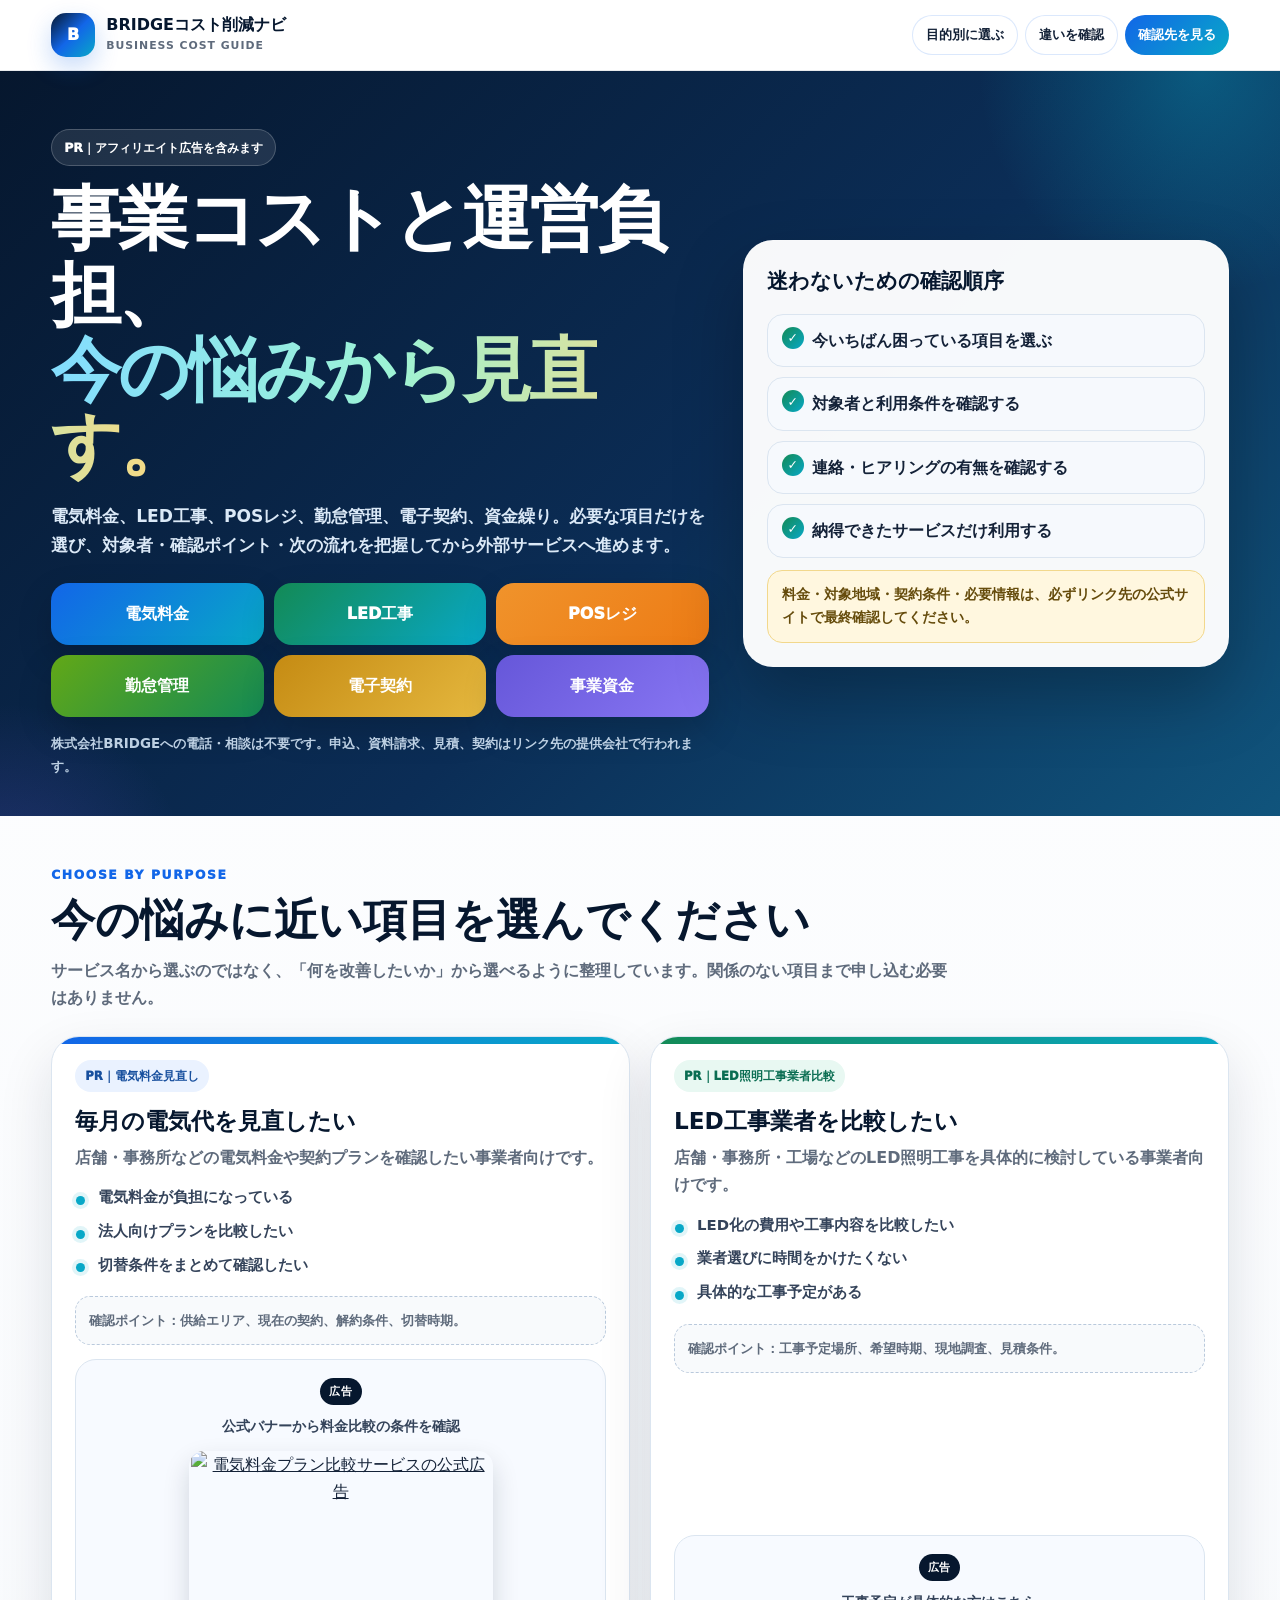
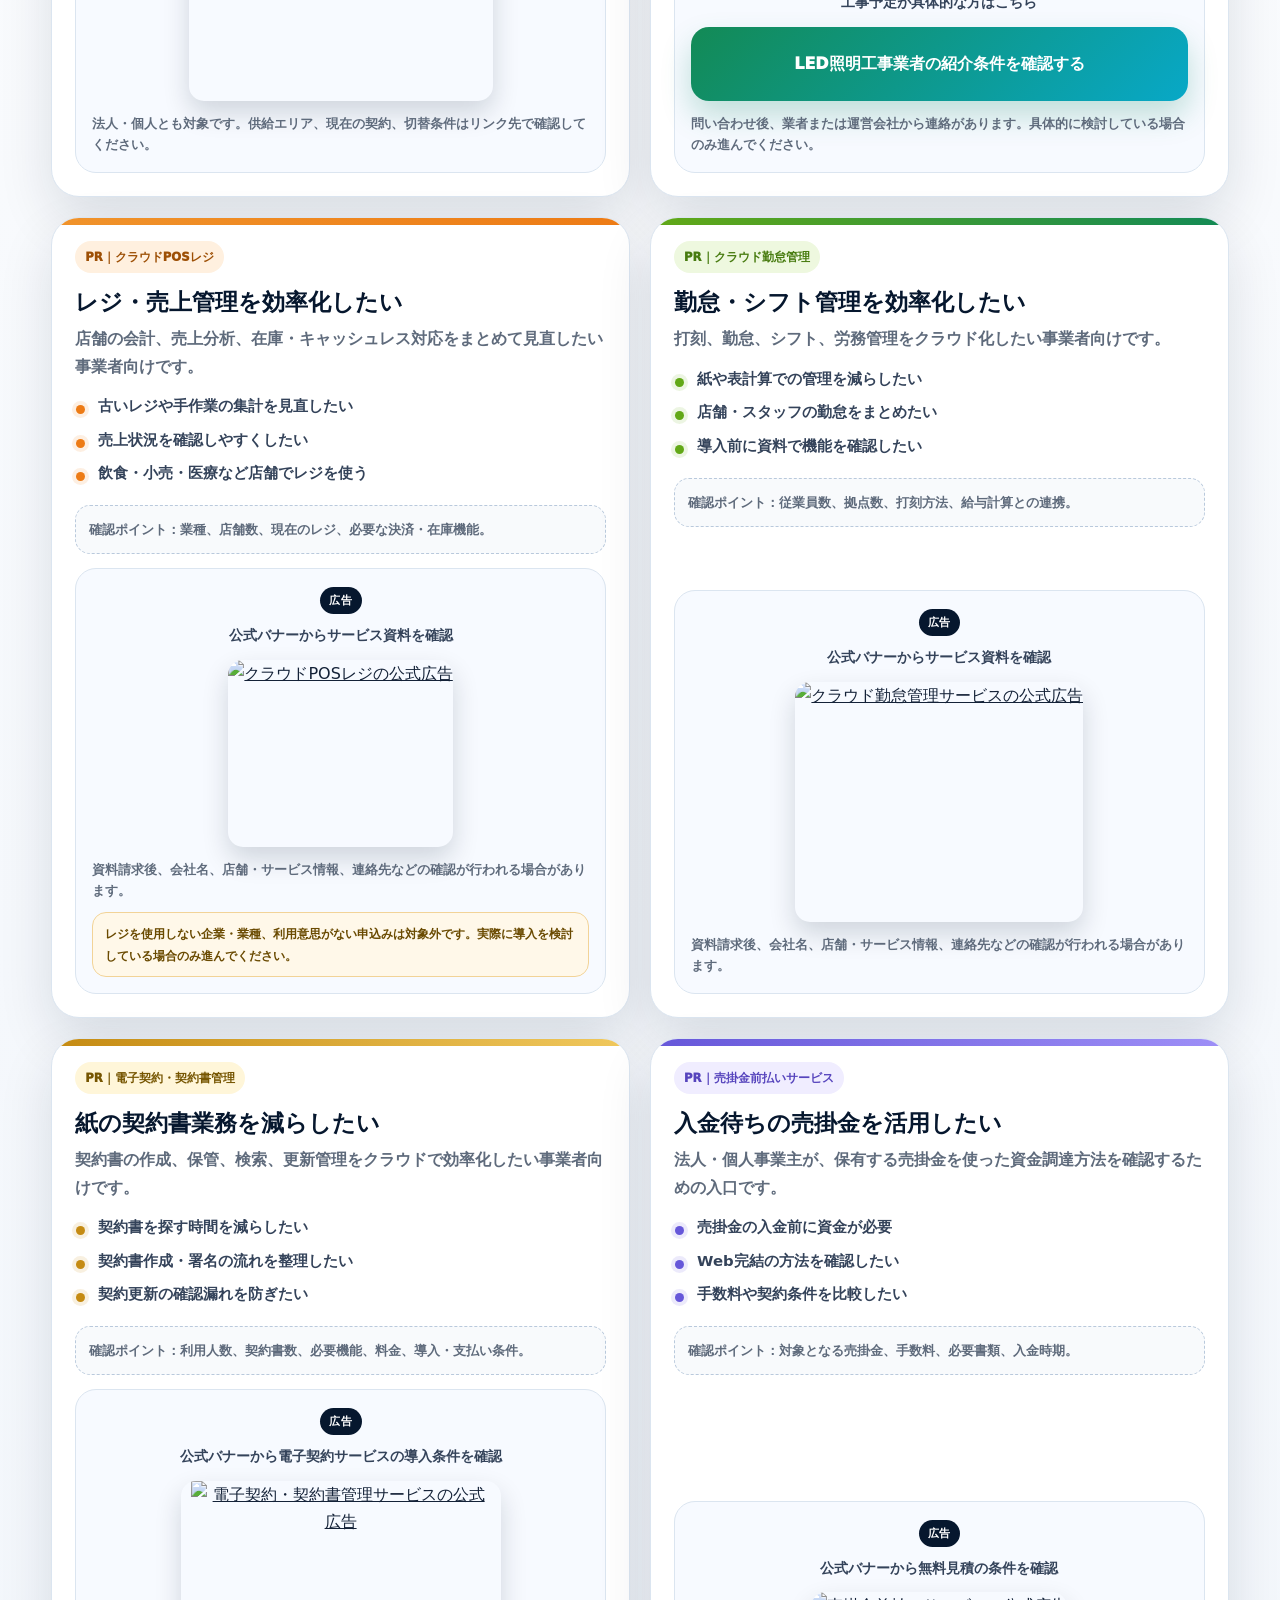
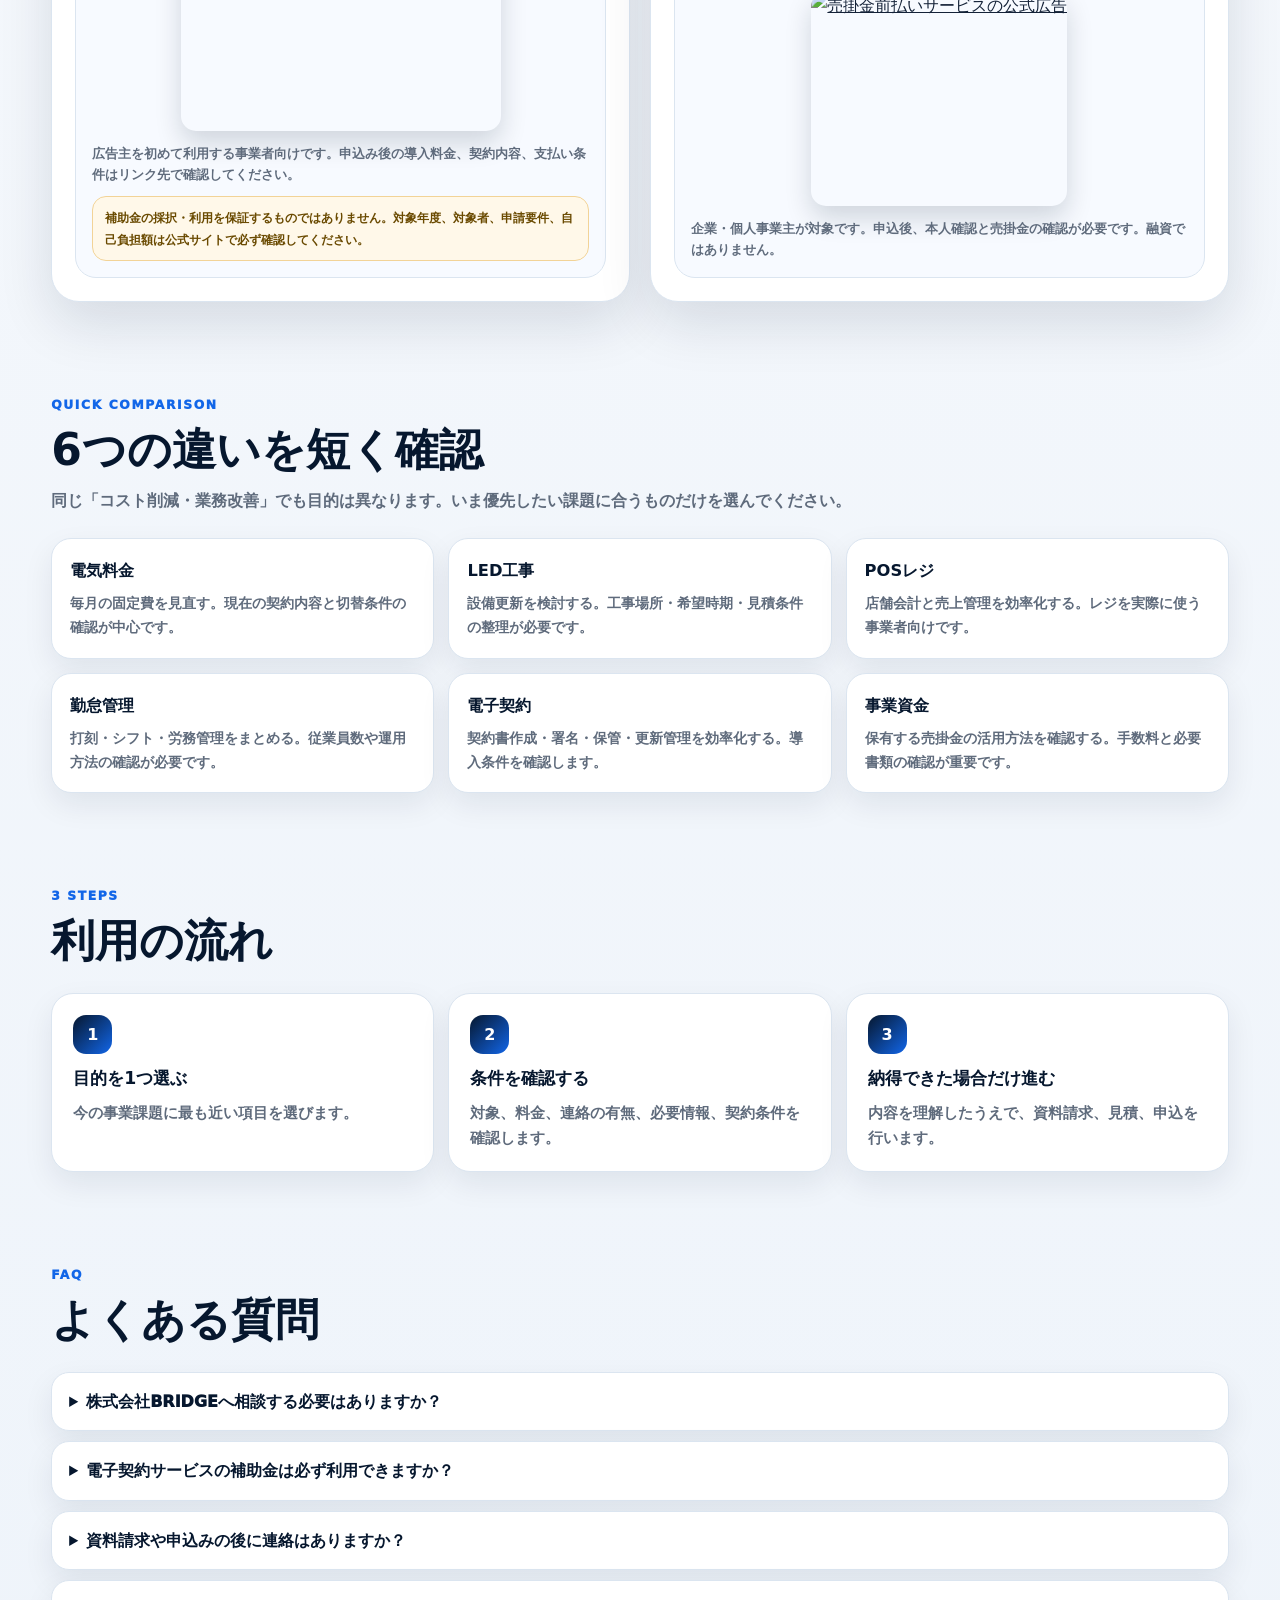
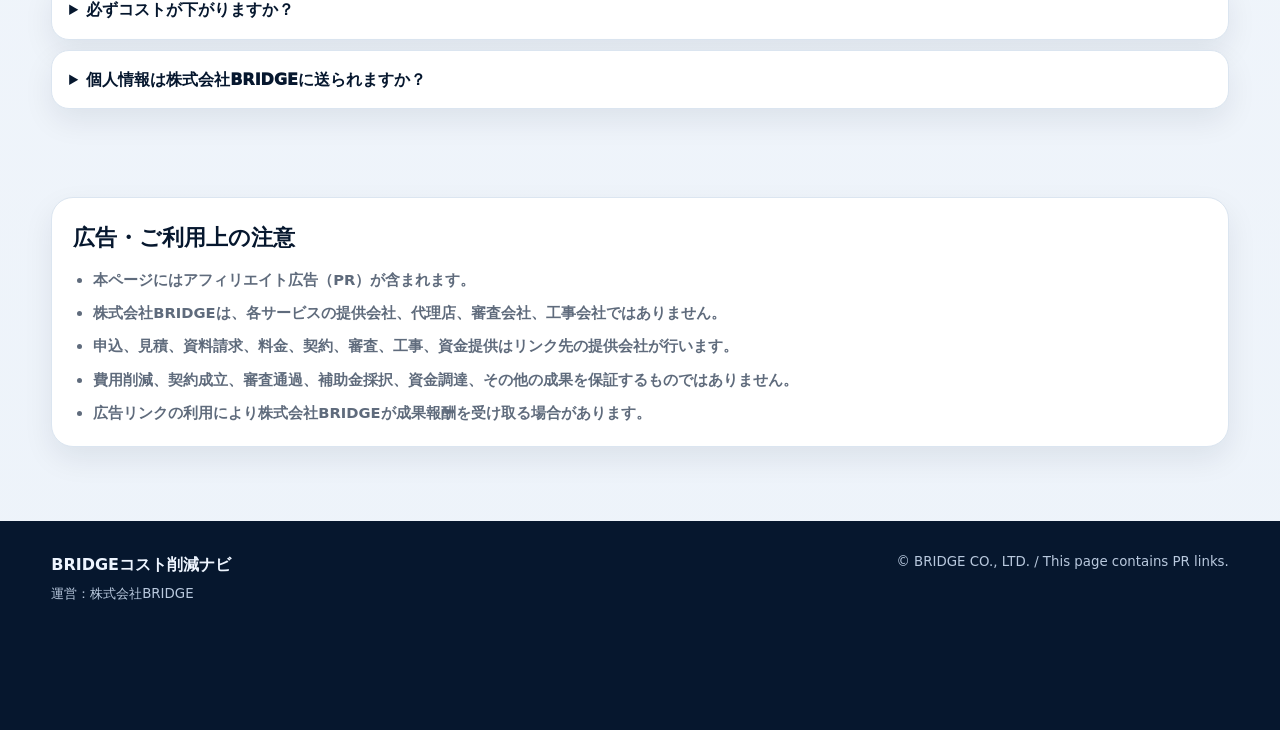
==== commit 7e8de921: "Add electronic contract guide and improve customer navigation" ====
--- a/index.html
+++ b/index.html
@@ -3,42 +3,31 @@
 <head>
   <meta charset="utf-8">
   <meta name="viewport" content="width=device-width, initial-scale=1">
-  <title>BRIDGEコスト削減ナビ｜電気・LED・POS・勤怠・事業資金の比較案内</title>
-  <meta name="description" content="法人・個人事業主向けに、電気料金、LED工事、POSレジ、クラウド勤怠管理、売掛金前払いサービスの確認先を目的別に案内する自己完結型サイトです。">
-  <meta property="og:title" content="BRIDGEコスト削減ナビ｜固定費・店舗運営・勤怠・資金繰り">
-  <meta property="og:description" content="今の事業課題に近い入口から、外部サービスの対象・条件・次の流れを確認できます。">
+  <title>BRIDGEコスト削減ナビ｜電気・LED・POS・勤怠・電子契約・事業資金</title>
+  <meta name="description" content="法人・個人事業主向けに、電気料金、LED工事、POSレジ、勤怠管理、電子契約、売掛金前払いサービスの確認先を、悩み別に案内する自己完結型サイトです。">
+  <meta property="og:title" content="BRIDGEコスト削減ナビ｜固定費・店舗運営・契約業務・資金繰り">
+  <meta property="og:description" content="今の事業課題に近い入口から、外部サービスの対象・確認ポイント・次の流れを確認できます。">
   <meta property="og:type" content="website">
   <meta property="og:url" content="https://bridgecoltdhashimoto-commits.github.io/bridge-business-cost-nav/">
   <meta name="twitter:card" content="summary">
   <meta name="theme-color" content="#071a35">
   <link rel="canonical" href="https://bridgecoltdhashimoto-commits.github.io/bridge-business-cost-nav/">
-  <link rel="icon" href="icon.svg?v=20260712-3" type="image/svg+xml">
-  <link rel="manifest" href="site.webmanifest?v=20260712-3">
+  <link rel="icon" href="icon.svg?v=20260712-4" type="image/svg+xml">
+  <link rel="manifest" href="site.webmanifest?v=20260712-4">
   <style>
     :root{
-      --navy:#06172e;
-      --navy2:#0a2a52;
-      --blue:#1266e8;
-      --cyan:#08a8c7;
-      --green:#138a55;
-      --lime:#62a817;
-      --orange:#ed7b15;
-      --violet:#6657d9;
-      --ink:#142238;
-      --muted:#5f6b7c;
-      --line:#dbe5f0;
-      --surface:#ffffff;
-      --soft:0 14px 34px rgba(6,23,46,.09);
-      --shadow:0 24px 62px rgba(6,23,46,.14);
+      --navy:#06172e;--navy2:#0b2d56;--blue:#1266e8;--cyan:#08a8c7;--green:#138a55;
+      --lime:#62a817;--orange:#ed7b15;--violet:#6657d9;--gold:#c58b13;--ink:#142238;
+      --muted:#5f6b7c;--line:#dbe5f0;--soft:#f5f8fc;--white:#fff;
+      --shadow:0 22px 54px rgba(6,23,46,.12);--soft-shadow:0 12px 30px rgba(6,23,46,.08);
       --max:1180px;
     }
     *{box-sizing:border-box;margin:0;padding:0}
-    html{scroll-behavior:smooth;scroll-padding-top:82px}
+    html{scroll-behavior:smooth;scroll-padding-top:78px}
     body{
       font-family:"Yu Gothic","Hiragino Kaku Gothic ProN","Meiryo",system-ui,sans-serif;
-      color:var(--ink);
-      background:linear-gradient(180deg,#fff 0%,#f5f8fc 48%,#edf3fa 100%);
-      line-height:1.72;
+      color:var(--ink);background:linear-gradient(180deg,#fff 0%,#f5f8fc 46%,#edf3fa 100%);
+      line-height:1.72
     }
     a{color:inherit}
     img{display:block;max-width:100%;height:auto}
@@ -46,19 +35,15 @@
     .skip{position:absolute;left:-9999px}
     .skip:focus{left:8px;top:8px;z-index:9999;background:#fff;padding:10px 14px;border-radius:10px}
     header{
-      position:sticky;top:0;z-index:1000;
-      background:rgba(255,255,255,.95);
-      backdrop-filter:blur(14px);
-      border-bottom:1px solid rgba(6,23,46,.09);
-    }
-    .header-inner{
-      min-height:70px;display:flex;align-items:center;justify-content:space-between;gap:18px
-    }
+      position:sticky;top:0;z-index:1000;background:rgba(255,255,255,.95);
+      backdrop-filter:blur(14px);border-bottom:1px solid rgba(6,23,46,.09)
+    }
+    .header-inner{min-height:70px;display:flex;align-items:center;justify-content:space-between;gap:18px}
     .brand{display:flex;align-items:center;gap:11px;text-decoration:none;color:var(--navy)}
     .brand-mark{
-      width:44px;height:44px;border-radius:15px;display:grid;place-items:center;color:#fff;
+      width:44px;height:44px;border-radius:15px;display:grid;place-items:center;color:#fff;font-weight:1000;
       background:linear-gradient(135deg,var(--navy),var(--blue),var(--cyan));
-      font-weight:1000;box-shadow:0 10px 24px rgba(18,102,232,.24)
+      box-shadow:0 10px 24px rgba(18,102,232,.24)
     }
     .brand strong{display:block;line-height:1.2}
     .brand small{display:block;color:var(--muted);font-size:.68rem;font-weight:900;letter-spacing:.09em;margin-top:3px}
@@ -69,32 +54,26 @@
     }
     .nav a:last-child{color:#fff;border:none;background:linear-gradient(135deg,var(--blue),var(--cyan))}
     .hero{
-      position:relative;overflow:hidden;padding:62px 0 40px;color:#fff;
+      position:relative;overflow:hidden;padding:58px 0 38px;color:#fff;
       background:linear-gradient(135deg,var(--navy) 0%,var(--navy2) 56%,#10547c 100%)
     }
     .hero:before,.hero:after{content:"";position:absolute;border-radius:50%;pointer-events:none}
-    .hero:before{
-      width:460px;height:460px;right:-150px;top:-230px;
-      background:radial-gradient(circle,rgba(8,168,199,.35),transparent 68%)
-    }
-    .hero:after{
-      width:390px;height:390px;left:-190px;bottom:-270px;
-      background:radial-gradient(circle,rgba(102,87,217,.27),transparent 68%)
-    }
+    .hero:before{width:460px;height:460px;right:-150px;top:-230px;background:radial-gradient(circle,rgba(8,168,199,.35),transparent 68%)}
+    .hero:after{width:390px;height:390px;left:-190px;bottom:-270px;background:radial-gradient(circle,rgba(102,87,217,.27),transparent 68%)}
     .hero-grid{
-      position:relative;z-index:1;display:grid;
-      grid-template-columns:minmax(0,1.15fr) minmax(320px,.85fr);gap:34px;align-items:center
+      position:relative;z-index:1;display:grid;grid-template-columns:minmax(0,1.15fr) minmax(320px,.85fr);
+      gap:34px;align-items:center
     }
     .pr{
       display:inline-flex;padding:7px 12px;border-radius:999px;background:rgba(255,255,255,.1);
       border:1px solid rgba(255,255,255,.2);font-size:.78rem;font-weight:1000;margin-bottom:16px
     }
-    .hero h1{font-size:clamp(2.3rem,5.7vw,4.7rem);line-height:1.07;letter-spacing:-.04em;margin-bottom:18px}
+    .hero h1{font-size:clamp(2.25rem,5.5vw,4.55rem);line-height:1.07;letter-spacing:-.04em;margin-bottom:18px}
     .hero h1 span{
       background:linear-gradient(90deg,#83ddff,#9df3d5,#ffd77c);
       -webkit-background-clip:text;background-clip:text;color:transparent
     }
-    .lead{color:#dbe9f7;font-size:1.08rem;font-weight:700;margin-bottom:22px;max-width:760px}
+    .lead{color:#dbe9f7;font-size:1.07rem;font-weight:700;margin-bottom:22px;max-width:760px}
     .hero-actions{display:grid;grid-template-columns:repeat(3,minmax(0,1fr));gap:10px;max-width:760px}
     .hero-actions a{
       min-height:62px;display:flex;align-items:center;justify-content:center;text-align:center;padding:12px;
@@ -104,20 +83,16 @@
     }
     .hero-actions a:hover,.hero-actions a:focus-visible{transform:translateY(-2px);background:rgba(255,255,255,.17)}
     .hero-actions a:nth-child(1){background:linear-gradient(135deg,var(--blue),var(--cyan));border:none}
+    .hero-actions a:nth-child(2){background:linear-gradient(135deg,var(--green),var(--cyan));border:none}
     .hero-actions a:nth-child(3){background:linear-gradient(135deg,#f0932b,var(--orange));border:none}
     .hero-actions a:nth-child(4){background:linear-gradient(135deg,var(--lime),var(--green));border:none}
-    .hero-actions a:nth-child(5){background:linear-gradient(135deg,var(--violet),#8876f3);border:none}
+    .hero-actions a:nth-child(5){background:linear-gradient(135deg,var(--gold),#e5b83f);border:none}
+    .hero-actions a:nth-child(6){background:linear-gradient(135deg,var(--violet),#8876f3);border:none}
     .hero-note{margin-top:15px;color:#bdd0e3;font-size:.84rem;font-weight:700}
-    .hero-panel{
-      background:rgba(255,255,255,.97);color:var(--ink);border-radius:30px;padding:24px;
-      box-shadow:0 30px 68px rgba(0,0,0,.25)
-    }
+    .hero-panel{background:rgba(255,255,255,.97);color:var(--ink);border-radius:30px;padding:24px;box-shadow:0 30px 68px rgba(0,0,0,.25)}
     .hero-panel h2{font-size:1.3rem;color:var(--navy);margin-bottom:14px}
     .check{list-style:none;display:grid;gap:10px}
-    .check li{
-      position:relative;padding:12px 12px 12px 44px;border-radius:16px;background:#f6f9fd;
-      border:1px solid var(--line);font-weight:800
-    }
+    .check li{position:relative;padding:12px 12px 12px 44px;border-radius:16px;background:#f6f9fd;border:1px solid var(--line);font-weight:800}
     .check li:before{
       content:"✓";position:absolute;left:14px;top:12px;width:22px;height:22px;display:grid;place-items:center;
       border-radius:50%;color:#fff;background:linear-gradient(135deg,var(--green),var(--cyan));font-size:.78rem
@@ -130,7 +105,7 @@
     .section-head{margin-bottom:24px}
     .eyebrow{display:inline-block;color:var(--blue);font-size:.77rem;font-weight:1000;letter-spacing:.13em;margin-bottom:7px}
     .section-head h2{font-size:clamp(1.75rem,3.8vw,2.75rem);line-height:1.24;color:var(--navy);margin-bottom:9px}
-    .section-head p{max-width:870px;color:var(--muted);font-weight:700}
+    .section-head p{max-width:900px;color:var(--muted);font-weight:700}
     .grid{display:grid;grid-template-columns:repeat(2,minmax(0,1fr));gap:20px}
     .card{
       position:relative;overflow:hidden;display:flex;flex-direction:column;background:#fff;
@@ -140,6 +115,7 @@
     .card.led:before{background:linear-gradient(90deg,var(--green),var(--cyan))}
     .card.pos:before{background:linear-gradient(90deg,#f0932b,var(--orange))}
     .card.time:before{background:linear-gradient(90deg,var(--lime),var(--green))}
+    .card.sign:before{background:linear-gradient(90deg,var(--gold),#f0c85d)}
     .card.cash:before{background:linear-gradient(90deg,var(--violet),#9e8ff7)}
     .tag{
       align-self:flex-start;display:inline-flex;padding:6px 10px;border-radius:999px;background:#eaf2ff;
@@ -148,6 +124,7 @@
     .led .tag{background:#e8f8f2;color:#0a6d52}
     .pos .tag{background:#fff0df;color:#9d4f05}
     .time .tag{background:#eef8df;color:#477b0f}
+    .sign .tag{background:#fff6d9;color:#765500}
     .cash .tag{background:#f0edff;color:#5644bd}
     .card h3{font-size:1.45rem;line-height:1.34;color:var(--navy);margin-bottom:8px}
     .card>p{color:var(--muted);font-weight:700;margin-bottom:14px}
@@ -159,21 +136,26 @@
     }
     .pos .fit li:before{background:var(--orange);box-shadow:0 0 0 4px rgba(237,123,21,.12)}
     .time .fit li:before{background:var(--lime);box-shadow:0 0 0 4px rgba(98,168,23,.12)}
+    .sign .fit li:before{background:var(--gold);box-shadow:0 0 0 4px rgba(197,139,19,.13)}
     .cash .fit li:before{background:var(--violet);box-shadow:0 0 0 4px rgba(102,87,217,.12)}
-    .adbox{
-      margin-top:auto;background:#f7faff;border:1px solid var(--line);border-radius:21px;padding:16px;text-align:center
-    }
+    .before-you-go{
+      margin-bottom:14px;padding:12px 13px;border-radius:15px;background:#f8fafc;border:1px dashed #b9c9dc;
+      color:#42516a;font-size:.84rem;font-weight:800
+    }
+    .adbox{margin-top:auto;background:#f7faff;border:1px solid var(--line);border-radius:21px;padding:16px;text-align:center}
     .adlabel{
       display:inline-flex;margin-bottom:9px;padding:4px 9px;border-radius:999px;color:#fff;background:var(--navy);
       font-size:.7rem;font-weight:1000;letter-spacing:.08em
     }
     .instruction{display:block;margin-bottom:12px;color:#34435a;font-size:.88rem;font-weight:900}
-    .banner{
+    .banner,.a8-banner a{
       display:inline-flex!important;justify-content:center;max-width:100%;border-radius:15px;overflow:hidden;
       box-shadow:0 12px 27px rgba(6,23,46,.16);transition:.2s
     }
-    .banner:hover,.banner:focus-visible{transform:translateY(-2px);outline:4px solid rgba(18,102,232,.18);outline-offset:4px}
-    .banner img{width:min(300px,100%);height:auto}
+    .banner:hover,.banner:focus-visible,.a8-banner a:hover,.a8-banner a:focus-visible{
+      transform:translateY(-2px);outline:4px solid rgba(18,102,232,.18);outline-offset:4px
+    }
+    .banner img,.a8-banner img{width:min(300px,100%);height:auto}
     .led-link{
       display:flex!important;align-items:center;justify-content:center;min-height:74px;width:100%;padding:15px 16px;
       border-radius:18px;color:#fff!important;text-decoration:none;background:linear-gradient(135deg,var(--green),var(--cyan));
@@ -184,14 +166,15 @@
       margin-top:10px;padding:10px 12px;border-radius:14px;background:#fff8e9;border:1px solid #f2d397;
       color:#6a4a00;font-size:.78rem;font-weight:800;text-align:left
     }
-    .pixel{position:absolute!important;width:1px!important;height:1px!important;opacity:0!important;pointer-events:none!important}
-    .compare{overflow-x:auto;border-radius:23px;box-shadow:var(--soft)}
-    table{width:100%;min-width:1000px;border-collapse:collapse;background:#fff}
-    th,td{padding:15px;border:1px solid var(--line);text-align:left;vertical-align:top}
-    th{background:#edf4ff;color:var(--navy)}
-    td:first-child{font-weight:1000;color:var(--navy)}
+    .pixel,.a8-banner>img{position:absolute!important;width:1px!important;height:1px!important;opacity:0!important;pointer-events:none!important}
+    .decision-grid{display:grid;grid-template-columns:repeat(3,minmax(0,1fr));gap:14px}
+    .decision{
+      background:#fff;border:1px solid var(--line);border-radius:20px;padding:18px;box-shadow:var(--soft-shadow)
+    }
+    .decision b{display:block;color:var(--navy);font-size:1.02rem;margin-bottom:6px}
+    .decision p{color:var(--muted);font-size:.88rem;font-weight:700}
     .steps{display:grid;grid-template-columns:repeat(3,minmax(0,1fr));gap:14px}
-    .step,.notice{background:#fff;border:1px solid var(--line);border-radius:22px;padding:21px;box-shadow:var(--soft)}
+    .step,.notice{background:#fff;border:1px solid var(--line);border-radius:22px;padding:21px;box-shadow:var(--soft-shadow)}
     .step b{
       width:39px;height:39px;display:grid;place-items:center;border-radius:13px;
       background:linear-gradient(135deg,var(--navy),var(--blue));color:#fff;margin-bottom:10px
@@ -199,52 +182,55 @@
     .step h3{color:var(--navy);font-size:1.08rem;margin-bottom:6px}
     .step p,.notice li{color:var(--muted);font-size:.92rem;font-weight:700}
     .faq{display:grid;gap:10px}
-    .faq details{background:#fff;border:1px solid var(--line);border-radius:18px;padding:15px 17px;box-shadow:var(--soft)}
+    .faq details{background:#fff;border:1px solid var(--line);border-radius:18px;padding:15px 17px;box-shadow:var(--soft-shadow)}
     .faq summary{cursor:pointer;color:var(--navy);font-weight:1000}
     .faq p{padding-top:10px;color:var(--muted);font-weight:700}
     .notice h2{color:var(--navy);font-size:1.35rem;margin-bottom:10px}
     .notice ul{padding-left:1.25em;display:grid;gap:8px}
-    footer{margin-top:30px;background:var(--navy);color:#eef5ff;padding:30px 0 112px}
+    footer{margin-top:30px;background:var(--navy);color:#eef5ff;padding:30px 0 124px}
     .footer-inner{display:flex;justify-content:space-between;gap:16px;flex-wrap:wrap}
     footer small{color:#b9c9de}
     .mobile{
       position:fixed;left:10px;right:10px;bottom:10px;z-index:1100;display:none;
-      grid-template-columns:repeat(5,1fr);gap:5px;padding:8px;border-radius:20px;background:rgba(255,255,255,.96);
+      grid-template-columns:repeat(6,1fr);gap:5px;padding:8px;border-radius:20px;background:rgba(255,255,255,.96);
       border:1px solid var(--line);box-shadow:0 18px 44px rgba(6,23,46,.23);backdrop-filter:blur(12px)
     }
     .mobile a{
-      min-height:48px;display:grid;place-items:center;padding:5px 3px;border-radius:13px;text-decoration:none;
-      text-align:center;color:#fff;font-size:.68rem;font-weight:1000;line-height:1.15
+      min-height:48px;display:grid;place-items:center;padding:5px 2px;border-radius:13px;text-decoration:none;
+      text-align:center;color:#fff;font-size:.64rem;font-weight:1000;line-height:1.12
     }
     .mobile a:nth-child(1){background:linear-gradient(135deg,var(--blue),var(--cyan))}
     .mobile a:nth-child(2){background:linear-gradient(135deg,var(--green),var(--cyan))}
     .mobile a:nth-child(3){background:linear-gradient(135deg,#f0932b,var(--orange))}
     .mobile a:nth-child(4){background:linear-gradient(135deg,var(--lime),var(--green))}
-    .mobile a:nth-child(5){background:linear-gradient(135deg,var(--violet),#8876f3)}
+    .mobile a:nth-child(5){background:linear-gradient(135deg,var(--gold),#e5b83f)}
+    .mobile a:nth-child(6){background:linear-gradient(135deg,var(--violet),#8876f3)}
     @media(max-width:920px){
       .hero-grid{grid-template-columns:1fr}
       .hero-panel{order:-1}
       .nav{display:none}
       .grid{grid-template-columns:1fr 1fr}
       .hero-actions{grid-template-columns:repeat(2,minmax(0,1fr))}
+      .decision-grid{grid-template-columns:repeat(2,minmax(0,1fr))}
     }
     @media(max-width:700px){
-      body{padding-bottom:90px}
+      body{padding-bottom:112px}
       .header-inner{min-height:62px}
       .brand strong{font-size:.92rem}
       .brand small{font-size:.61rem}
       .hero{padding:30px 0 22px}
       .hero-grid{gap:18px}
       .hero-panel{padding:17px;border-radius:22px}
-      .hero-actions,.grid,.steps{grid-template-columns:1fr}
+      .hero-actions,.grid,.steps,.decision-grid{grid-template-columns:1fr}
       .card{padding:18px;border-radius:22px}
-      .mobile{display:grid}
-      .hero h1{font-size:2.3rem}
+      .mobile{display:grid;grid-template-columns:repeat(3,1fr)}
+      .mobile a{min-height:42px;font-size:.68rem}
+      .hero h1{font-size:2.28rem}
       .section-head h2{font-size:1.75rem}
     }
     @media(max-width:390px){
-      .mobile a{font-size:.62rem}
       .mobile{left:6px;right:6px;gap:4px;padding:6px}
+      .mobile a{font-size:.64rem}
     }
     @media(prefers-reduced-motion:reduce){html{scroll-behavior:auto}*{transition:none!important}}
   </style>
@@ -270,14 +256,15 @@
   <section class="hero">
     <div class="container hero-grid">
       <div>
-        <span class="pr">PR｜広告リンクを含みます</span>
+        <span class="pr">PR｜アフィリエイト広告を含みます</span>
         <h1>事業コストと運営負担、<br><span>今の悩みから見直す。</span></h1>
-        <p class="lead">電気料金、LED工事、POSレジ、勤怠管理、資金繰り。必要な項目だけを選び、対象者・確認ポイント・次の流れを把握してから外部サービスへ進めます。</p>
+        <p class="lead">電気料金、LED工事、POSレジ、勤怠管理、電子契約、資金繰り。必要な項目だけを選び、対象者・確認ポイント・次の流れを把握してから外部サービスへ進めます。</p>
         <div class="hero-actions">
           <a href="#electric">電気料金</a>
           <a href="#led">LED工事</a>
           <a href="#pos">POSレジ</a>
           <a href="#time">勤怠管理</a>
+          <a href="#sign">電子契約</a>
           <a href="#cash">事業資金</a>
         </div>
         <p class="hero-note">株式会社BRIDGEへの電話・相談は不要です。申込、資料請求、見積、契約はリンク先の提供会社で行われます。</p>
@@ -313,6 +300,7 @@
             <li>法人向けプランを比較したい</li>
             <li>切替条件をまとめて確認したい</li>
           </ul>
+          <p class="before-you-go">確認ポイント：供給エリア、現在の契約、解約条件、切替時期。</p>
           <div class="adbox">
             <span class="adlabel">広告</span>
             <span class="instruction">公式バナーから料金比較の条件を確認</span>
@@ -333,12 +321,13 @@
             <li>業者選びに時間をかけたくない</li>
             <li>具体的な工事予定がある</li>
           </ul>
+          <p class="before-you-go">確認ポイント：工事予定場所、希望時期、現地調査、見積条件。</p>
           <div class="adbox">
             <span class="adlabel">広告</span>
             <span class="instruction">工事予定が具体的な方はこちら</span>
             <a class="led-link" href="https://px.a8.net/svt/ejp?a8mat=4B7XX5+8GTYIA+2LHA+1TK94Y" rel="nofollow sponsored">LED照明工事業者の紹介条件を確認する</a>
             <img class="pixel" width="1" height="1" src="https://www17.a8.net/0.gif?a8mat=4B7XX5+8GTYIA+2LHA+1TK94Y" alt="">
-            <p class="note">問い合わせ後、業者または運営会社から連絡があります。情報収集だけの申込は避けてください。</p>
+            <p class="note">問い合わせ後、業者または運営会社から連絡があります。具体的に検討している場合のみ進んでください。</p>
           </div>
         </article>
 
@@ -348,18 +337,21 @@
           <p>店舗の会計、売上分析、在庫・キャッシュレス対応をまとめて見直したい事業者向けです。</p>
           <ul class="fit">
             <li>古いレジや手作業の集計を見直したい</li>
-            <li>売上状況をリアルタイムで確認したい</li>
+            <li>売上状況を確認しやすくしたい</li>
             <li>飲食・小売・医療など店舗でレジを使う</li>
           </ul>
+          <p class="before-you-go">確認ポイント：業種、店舗数、現在のレジ、必要な決済・在庫機能。</p>
           <div class="adbox">
             <span class="adlabel">広告</span>
             <span class="instruction">公式バナーからサービス資料を確認</span>
-            <a href="https://px.a8.net/svt/ejp?a8mat=4B7YP5+CCQTO2+4Z10+5ZU29" rel="nofollow">
-              <img border="0" width="300" height="250" alt="クラウドPOSレジの公式広告" src="https://www27.a8.net/svt/bgt?aid=260712041747&wid=001&eno=01&mid=s00000023202001007000&mc=1">
-            </a>
-            <img border="0" width="1" height="1" src="https://www19.a8.net/0.gif?a8mat=4B7YP5+CCQTO2+4Z10+5ZU29" alt="">
-            <p class="note">資料請求後、30日以内のヒアリングで氏名、会社名、店舗・サービス情報、連絡先の確認があります。</p>
-            <p class="important">レジを使用しない企業・業種、サービス利用意思がない申込は対象外です。店舗運営で実際に検討している場合のみ進んでください。</p>
+            <div class="a8-banner">
+              <a href="https://px.a8.net/svt/ejp?a8mat=4B7YP5+CCQTO2+4Z10+5ZU29" rel="nofollow">
+                <img border="0" width="300" height="250" alt="クラウドPOSレジの公式広告" src="https://www27.a8.net/svt/bgt?aid=260712041747&wid=001&eno=01&mid=s00000023202001007000&mc=1">
+              </a>
+              <img border="0" width="1" height="1" src="https://www19.a8.net/0.gif?a8mat=4B7YP5+CCQTO2+4Z10+5ZU29" alt="">
+            </div>
+            <p class="note">資料請求後、会社名、店舗・サービス情報、連絡先などの確認が行われる場合があります。</p>
+            <p class="important">レジを使用しない企業・業種、利用意思がない申込みは対象外です。実際に導入を検討している場合のみ進んでください。</p>
           </div>
         </article>
 
@@ -372,6 +364,7 @@
             <li>店舗・スタッフの勤怠をまとめたい</li>
             <li>導入前に資料で機能を確認したい</li>
           </ul>
+          <p class="before-you-go">確認ポイント：従業員数、拠点数、打刻方法、給与計算との連携。</p>
           <div class="adbox">
             <span class="adlabel">広告</span>
             <span class="instruction">公式バナーからサービス資料を確認</span>
@@ -379,7 +372,31 @@
               <img width="300" height="250" alt="クラウド勤怠管理サービスの公式広告" src="https://www21.a8.net/svt/bgt?aid=260712038420&wid=001&eno=01&mid=s00000023202005009000&mc=1">
             </a>
             <img class="pixel" width="1" height="1" src="https://www12.a8.net/0.gif?a8mat=4B7YP2+6Y22UQ+4Z10+TTLOX" alt="">
-            <p class="note">資料請求後、30日以内のヒアリングで氏名、会社名、店舗・サービス情報、連絡先の確認があります。</p>
+            <p class="note">資料請求後、会社名、店舗・サービス情報、連絡先などの確認が行われる場合があります。</p>
+          </div>
+        </article>
+
+        <article id="sign" class="card sign">
+          <span class="tag">PR｜電子契約・契約書管理</span>
+          <h3>紙の契約書業務を減らしたい</h3>
+          <p>契約書の作成、保管、検索、更新管理をクラウドで効率化したい事業者向けです。</p>
+          <ul class="fit">
+            <li>契約書を探す時間を減らしたい</li>
+            <li>契約書作成・署名の流れを整理したい</li>
+            <li>契約更新の確認漏れを防ぎたい</li>
+          </ul>
+          <p class="before-you-go">確認ポイント：利用人数、契約書数、必要機能、料金、導入・支払い条件。</p>
+          <div class="adbox">
+            <span class="adlabel">広告</span>
+            <span class="instruction">公式バナーから電子契約サービスの導入条件を確認</span>
+            <div class="a8-banner">
+              <a href="https://px.a8.net/svt/ejp?a8mat=4B7YP6+89OR8Y+3SPO+BEUDPD" rel="nofollow">
+                <img border="0" width="300" height="250" alt="電子契約・契約書管理サービスの公式広告" src="https://www20.a8.net/svt/bgt?aid=260712042500&wid=001&eno=01&mid=s00000017718069006000&mc=1">
+              </a>
+              <img border="0" width="1" height="1" src="https://www13.a8.net/0.gif?a8mat=4B7YP6+89OR8Y+3SPO+BEUDPD" alt="">
+            </div>
+            <p class="note">広告主を初めて利用する事業者向けです。申込み後の導入料金、契約内容、支払い条件はリンク先で確認してください。</p>
+            <p class="important">補助金の採択・利用を保証するものではありません。対象年度、対象者、申請要件、自己負担額は公式サイトで必ず確認してください。</p>
           </div>
         </article>
 
@@ -392,6 +409,7 @@
             <li>Web完結の方法を確認したい</li>
             <li>手数料や契約条件を比較したい</li>
           </ul>
+          <p class="before-you-go">確認ポイント：対象となる売掛金、手数料、必要書類、入金時期。</p>
           <div class="adbox">
             <span class="adlabel">広告</span>
             <span class="instruction">公式バナーから無料見積の条件を確認</span>
@@ -410,48 +428,16 @@
     <div class="container">
       <div class="section-head">
         <span class="eyebrow">QUICK COMPARISON</span>
-        <h2>5つの違いを確認</h2>
-        <p>同じ「コスト削減・業務改善」でも、目的と次の流れは異なります。今の課題に合うものだけを選んでください。</p>
-      </div>
-      <div class="compare">
-        <table>
-          <thead>
-            <tr>
-              <th>比較項目</th>
-              <th>電気料金</th>
-              <th>LED工事</th>
-              <th>POSレジ</th>
-              <th>勤怠管理</th>
-              <th>事業資金</th>
-            </tr>
-          </thead>
-          <tbody>
-            <tr>
-              <td>主な目的</td>
-              <td>固定費の見直し</td>
-              <td>設備更新</td>
-              <td>店舗運営の効率化</td>
-              <td>人員管理の効率化</td>
-              <td>資金繰り確認</td>
-            </tr>
-            <tr>
-              <td>向いている人</td>
-              <td>電気代が高い事業者</td>
-              <td>具体的に工事予定がある事業者</td>
-              <td>店舗でレジを使用する事業者</td>
-              <td>勤怠・シフト管理を改善したい事業者</td>
-              <td>売掛金を保有する事業者</td>
-            </tr>
-            <tr>
-              <td>次の流れ</td>
-              <td>利用状況を入力</td>
-              <td>要望入力後に業者紹介</td>
-              <td>資料請求後にヒアリング</td>
-              <td>資料請求後にヒアリング</td>
-              <td>無料見積後に本人・売掛金確認</td>
-            </tr>
-          </tbody>
-        </table>
+        <h2>6つの違いを短く確認</h2>
+        <p>同じ「コスト削減・業務改善」でも目的は異なります。いま優先したい課題に合うものだけを選んでください。</p>
+      </div>
+      <div class="decision-grid">
+        <div class="decision"><b>電気料金</b><p>毎月の固定費を見直す。現在の契約内容と切替条件の確認が中心です。</p></div>
+        <div class="decision"><b>LED工事</b><p>設備更新を検討する。工事場所・希望時期・見積条件の整理が必要です。</p></div>
+        <div class="decision"><b>POSレジ</b><p>店舗会計と売上管理を効率化する。レジを実際に使う事業者向けです。</p></div>
+        <div class="decision"><b>勤怠管理</b><p>打刻・シフト・労務管理をまとめる。従業員数や運用方法の確認が必要です。</p></div>
+        <div class="decision"><b>電子契約</b><p>契約書作成・署名・保管・更新管理を効率化する。導入条件を確認します。</p></div>
+        <div class="decision"><b>事業資金</b><p>保有する売掛金の活用方法を確認する。手数料と必要書類の確認が重要です。</p></div>
       </div>
     </div>
   </section>
@@ -463,8 +449,8 @@
         <h2>利用の流れ</h2>
       </div>
       <div class="steps">
-        <div class="step"><b>1</b><h3>目的を選ぶ</h3><p>今の事業課題に近い項目を1つ選びます。</p></div>
-        <div class="step"><b>2</b><h3>条件を確認する</h3><p>対象、料金、対応地域、連絡の有無、必要情報を確認します。</p></div>
+        <div class="step"><b>1</b><h3>目的を1つ選ぶ</h3><p>今の事業課題に最も近い項目を選びます。</p></div>
+        <div class="step"><b>2</b><h3>条件を確認する</h3><p>対象、料金、連絡の有無、必要情報、契約条件を確認します。</p></div>
         <div class="step"><b>3</b><h3>納得できた場合だけ進む</h3><p>内容を理解したうえで、資料請求、見積、申込を行います。</p></div>
       </div>
     </div>
@@ -479,19 +465,19 @@
       <div class="faq">
         <details>
           <summary>株式会社BRIDGEへ相談する必要はありますか？</summary>
-          <p>ありません。株式会社BRIDGEは比較・紹介サイトの運営者であり、見積、審査、契約、資金提供、工事、POSレジ提供、勤怠サービス提供は行いません。</p>
+          <p>ありません。株式会社BRIDGEは比較・紹介サイトの運営者であり、見積、審査、契約、資金提供、工事、POSレジ提供、勤怠管理、電子契約サービス提供は行いません。</p>
         </details>
         <details>
-          <summary>POSレジの資料請求後に連絡はありますか？</summary>
-          <p>あります。成果条件上、資料請求または問い合わせ後30日以内のヒアリングで、氏名、会社名、店舗・サービス情報、連絡先の確認が行われます。</p>
+          <summary>電子契約サービスの補助金は必ず利用できますか？</summary>
+          <p>利用を保証するものではありません。対象年度、対象者、申請期間、必要書類、採択条件、自己負担額はリンク先で確認してください。</p>
         </details>
         <details>
-          <summary>レジを使わない事業でもPOSレジ資料を請求できますか？</summary>
-          <p>この広告は、実際にレジを利用する店舗・事業者向けです。レジを使用しない企業・業種は対象外です。</p>
+          <summary>資料請求や申込みの後に連絡はありますか？</summary>
+          <p>サービスによっては、会社情報、利用目的、店舗・従業員・契約書などの状況を確認するため、提供会社から連絡やヒアリングがあります。</p>
         </details>
         <details>
           <summary>必ずコストが下がりますか？</summary>
-          <p>保証はありません。契約内容、利用状況、地域、選択するプランによって結果は異なります。</p>
+          <p>保証はありません。契約内容、利用状況、地域、導入費、選択するプランによって結果は異なります。</p>
         </details>
         <details>
           <summary>個人情報は株式会社BRIDGEに送られますか？</summary>
@@ -509,7 +495,7 @@
           <li>本ページにはアフィリエイト広告（PR）が含まれます。</li>
           <li>株式会社BRIDGEは、各サービスの提供会社、代理店、審査会社、工事会社ではありません。</li>
           <li>申込、見積、資料請求、料金、契約、審査、工事、資金提供はリンク先の提供会社が行います。</li>
-          <li>費用削減、契約成立、審査通過、資金調達、その他の成果を保証するものではありません。</li>
+          <li>費用削減、契約成立、審査通過、補助金採択、資金調達、その他の成果を保証するものではありません。</li>
           <li>広告リンクの利用により株式会社BRIDGEが成果報酬を受け取る場合があります。</li>
         </ul>
       </div>
@@ -529,6 +515,7 @@
   <a href="#led">LED</a>
   <a href="#pos">POS</a>
   <a href="#time">勤怠</a>
+  <a href="#sign">契約</a>
   <a href="#cash">資金</a>
 </nav>
 </body>
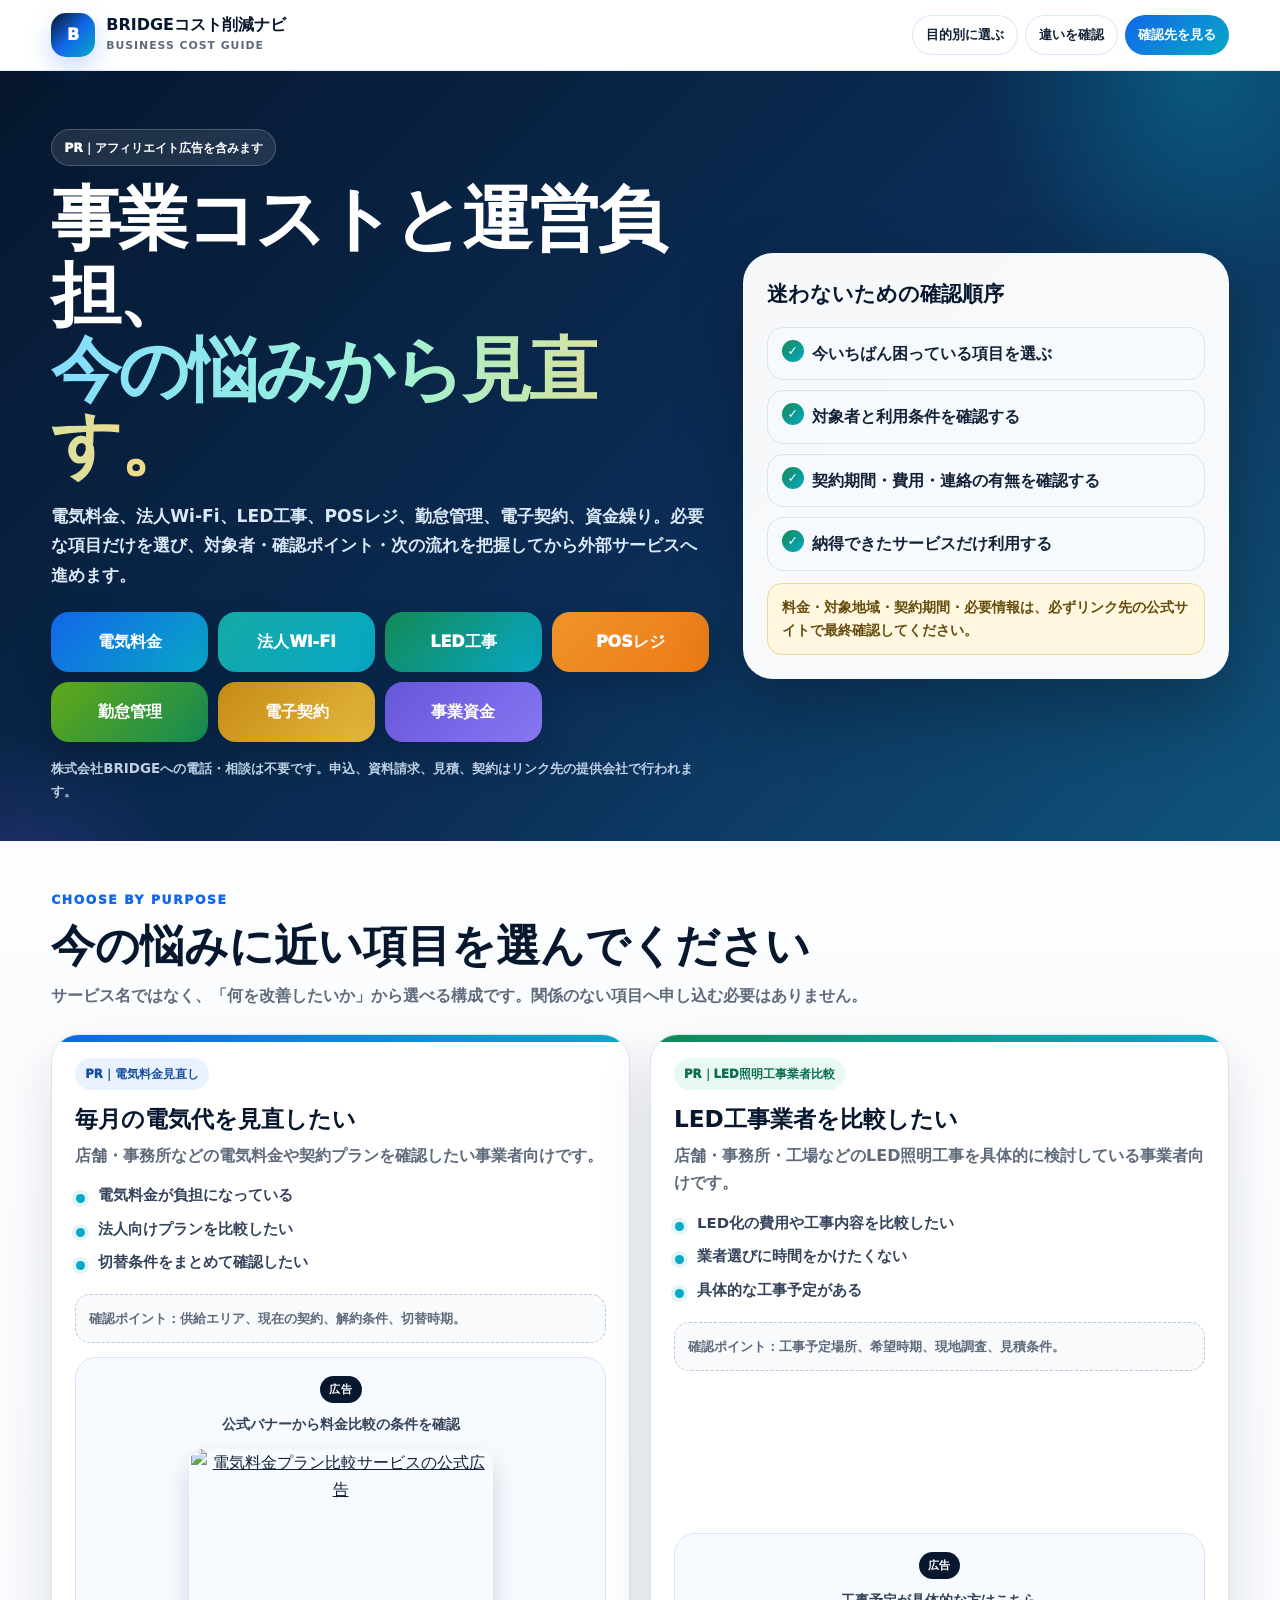
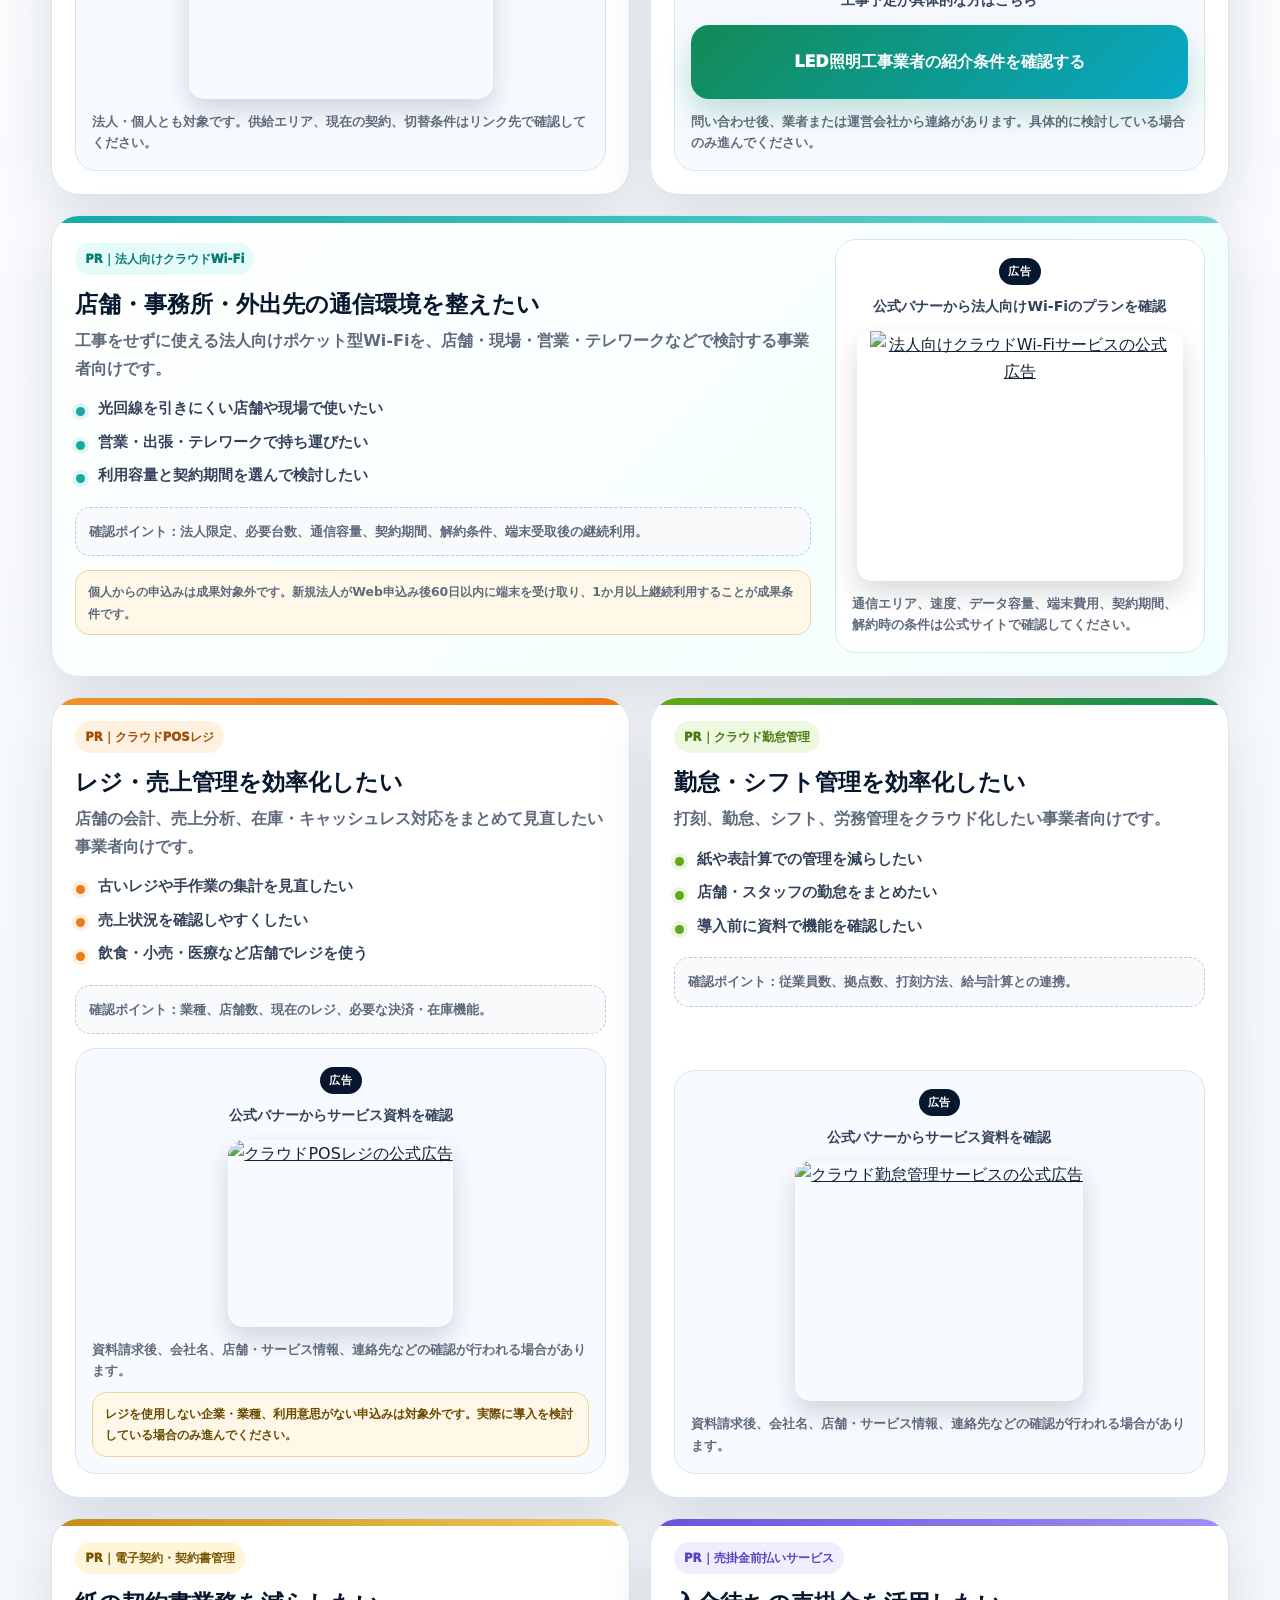
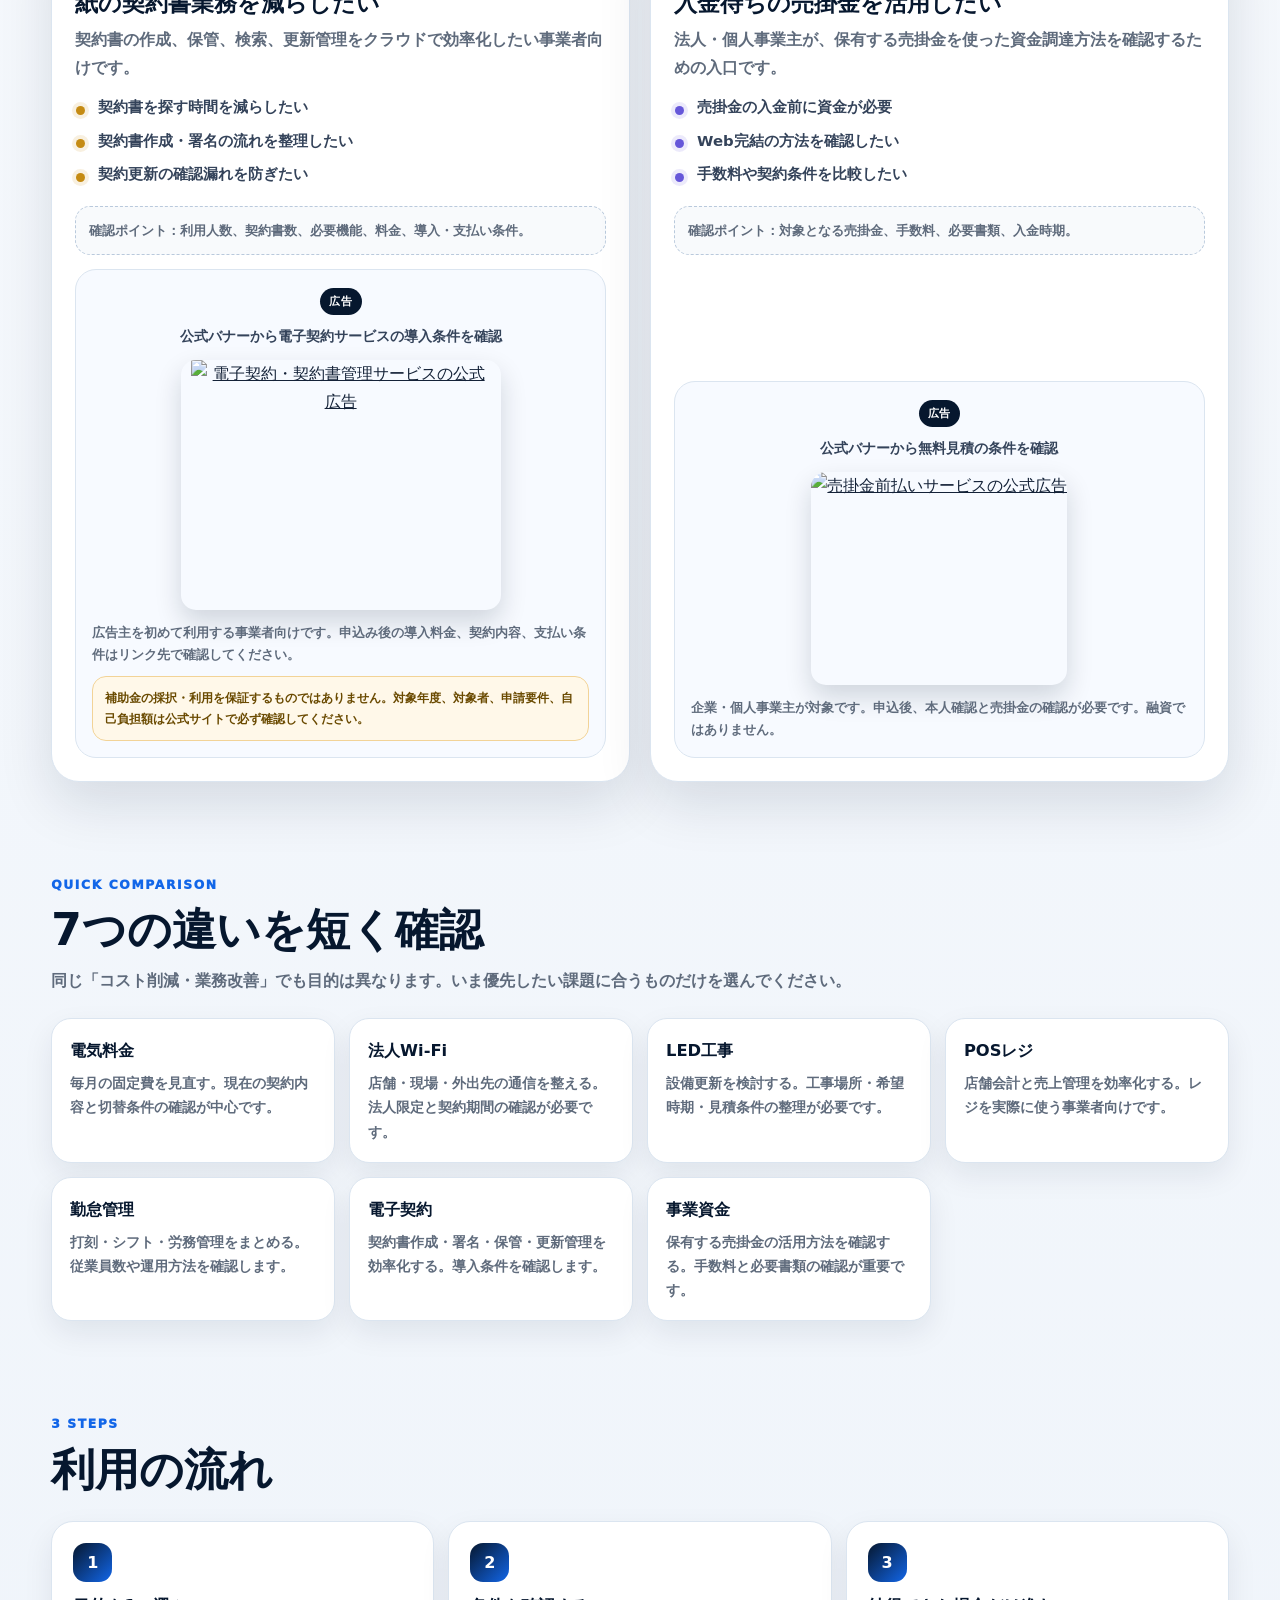
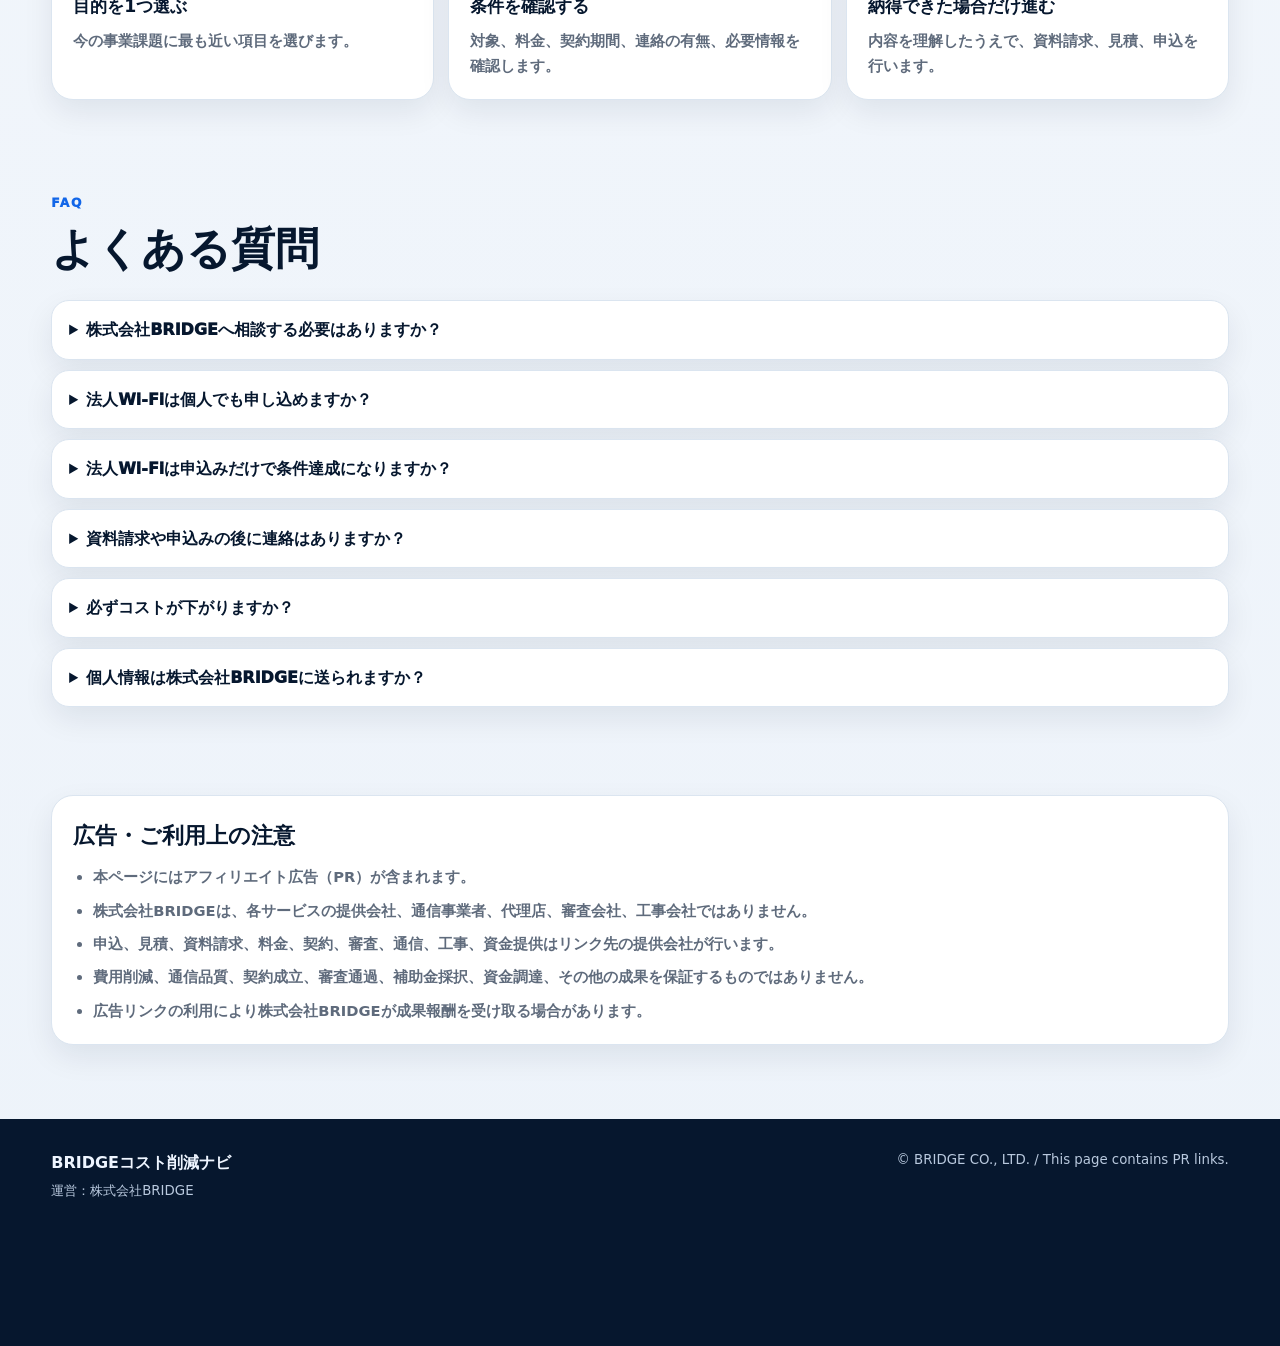
==== commit 49d46464: "Add法人Wi-Fi guide and improve full site navigation" ====
--- a/index.html
+++ b/index.html
@@ -3,22 +3,22 @@
 <head>
   <meta charset="utf-8">
   <meta name="viewport" content="width=device-width, initial-scale=1">
-  <title>BRIDGEコスト削減ナビ｜電気・LED・POS・勤怠・電子契約・事業資金</title>
-  <meta name="description" content="法人・個人事業主向けに、電気料金、LED工事、POSレジ、勤怠管理、電子契約、売掛金前払いサービスの確認先を、悩み別に案内する自己完結型サイトです。">
-  <meta property="og:title" content="BRIDGEコスト削減ナビ｜固定費・店舗運営・契約業務・資金繰り">
+  <title>BRIDGEコスト削減ナビ｜電気・通信・LED・POS・勤怠・電子契約・事業資金</title>
+  <meta name="description" content="法人・個人事業主向けに、電気料金、法人Wi-Fi、LED工事、POSレジ、勤怠管理、電子契約、売掛金前払いサービスの確認先を、悩み別に案内する自己完結型サイトです。">
+  <meta property="og:title" content="BRIDGEコスト削減ナビ｜固定費・通信・店舗運営・契約業務・資金繰り">
   <meta property="og:description" content="今の事業課題に近い入口から、外部サービスの対象・確認ポイント・次の流れを確認できます。">
   <meta property="og:type" content="website">
   <meta property="og:url" content="https://bridgecoltdhashimoto-commits.github.io/bridge-business-cost-nav/">
   <meta name="twitter:card" content="summary">
   <meta name="theme-color" content="#071a35">
   <link rel="canonical" href="https://bridgecoltdhashimoto-commits.github.io/bridge-business-cost-nav/">
-  <link rel="icon" href="icon.svg?v=20260712-4" type="image/svg+xml">
-  <link rel="manifest" href="site.webmanifest?v=20260712-4">
+  <link rel="icon" href="icon.svg?v=20260712-5" type="image/svg+xml">
+  <link rel="manifest" href="site.webmanifest?v=20260712-5">
   <style>
     :root{
-      --navy:#06172e;--navy2:#0b2d56;--blue:#1266e8;--cyan:#08a8c7;--green:#138a55;
-      --lime:#62a817;--orange:#ed7b15;--violet:#6657d9;--gold:#c58b13;--ink:#142238;
-      --muted:#5f6b7c;--line:#dbe5f0;--soft:#f5f8fc;--white:#fff;
+      --navy:#06172e;--navy2:#0b2d56;--blue:#1266e8;--cyan:#08a8c7;--teal:#16a9a5;
+      --green:#138a55;--lime:#62a817;--orange:#ed7b15;--violet:#6657d9;--gold:#c58b13;
+      --ink:#142238;--muted:#5f6b7c;--line:#dbe5f0;--soft:#f5f8fc;--white:#fff;
       --shadow:0 22px 54px rgba(6,23,46,.12);--soft-shadow:0 12px 30px rgba(6,23,46,.08);
       --max:1180px;
     }
@@ -73,21 +73,22 @@
       background:linear-gradient(90deg,#83ddff,#9df3d5,#ffd77c);
       -webkit-background-clip:text;background-clip:text;color:transparent
     }
-    .lead{color:#dbe9f7;font-size:1.07rem;font-weight:700;margin-bottom:22px;max-width:760px}
-    .hero-actions{display:grid;grid-template-columns:repeat(3,minmax(0,1fr));gap:10px;max-width:760px}
+    .lead{color:#dbe9f7;font-size:1.07rem;font-weight:700;margin-bottom:22px;max-width:780px}
+    .hero-actions{display:grid;grid-template-columns:repeat(4,minmax(0,1fr));gap:10px;max-width:820px}
     .hero-actions a{
-      min-height:62px;display:flex;align-items:center;justify-content:center;text-align:center;padding:12px;
+      min-height:60px;display:flex;align-items:center;justify-content:center;text-align:center;padding:11px;
       border-radius:18px;text-decoration:none;font-weight:1000;background:rgba(255,255,255,.1);
       border:1px solid rgba(255,255,255,.2);box-shadow:0 14px 34px rgba(0,0,0,.18);
       transition:transform .2s,background .2s
     }
     .hero-actions a:hover,.hero-actions a:focus-visible{transform:translateY(-2px);background:rgba(255,255,255,.17)}
     .hero-actions a:nth-child(1){background:linear-gradient(135deg,var(--blue),var(--cyan));border:none}
-    .hero-actions a:nth-child(2){background:linear-gradient(135deg,var(--green),var(--cyan));border:none}
-    .hero-actions a:nth-child(3){background:linear-gradient(135deg,#f0932b,var(--orange));border:none}
-    .hero-actions a:nth-child(4){background:linear-gradient(135deg,var(--lime),var(--green));border:none}
-    .hero-actions a:nth-child(5){background:linear-gradient(135deg,var(--gold),#e5b83f);border:none}
-    .hero-actions a:nth-child(6){background:linear-gradient(135deg,var(--violet),#8876f3);border:none}
+    .hero-actions a:nth-child(2){background:linear-gradient(135deg,var(--teal),var(--cyan));border:none}
+    .hero-actions a:nth-child(3){background:linear-gradient(135deg,var(--green),var(--cyan));border:none}
+    .hero-actions a:nth-child(4){background:linear-gradient(135deg,#f0932b,var(--orange));border:none}
+    .hero-actions a:nth-child(5){background:linear-gradient(135deg,var(--lime),var(--green));border:none}
+    .hero-actions a:nth-child(6){background:linear-gradient(135deg,var(--gold),#e5b83f);border:none}
+    .hero-actions a:nth-child(7){background:linear-gradient(135deg,var(--violet),#8876f3);border:none}
     .hero-note{margin-top:15px;color:#bdd0e3;font-size:.84rem;font-weight:700}
     .hero-panel{background:rgba(255,255,255,.97);color:var(--ink);border-radius:30px;padding:24px;box-shadow:0 30px 68px rgba(0,0,0,.25)}
     .hero-panel h2{font-size:1.3rem;color:var(--navy);margin-bottom:14px}
@@ -112,28 +113,33 @@
       border:1px solid var(--line);border-radius:28px;padding:23px;box-shadow:var(--shadow)
     }
     .card:before{content:"";position:absolute;inset:0 0 auto;height:7px;background:linear-gradient(90deg,var(--blue),var(--cyan))}
+    .card.wifi:before{background:linear-gradient(90deg,var(--teal),#66d7d0)}
     .card.led:before{background:linear-gradient(90deg,var(--green),var(--cyan))}
     .card.pos:before{background:linear-gradient(90deg,#f0932b,var(--orange))}
     .card.time:before{background:linear-gradient(90deg,var(--lime),var(--green))}
     .card.sign:before{background:linear-gradient(90deg,var(--gold),#f0c85d)}
     .card.cash:before{background:linear-gradient(90deg,var(--violet),#9e8ff7)}
+    .card.featured{grid-column:1/-1;background:linear-gradient(135deg,#fff,#f1fffe)}
+    .featured-layout{display:grid;grid-template-columns:minmax(0,1fr) minmax(310px,370px);gap:24px;align-items:center}
     .tag{
       align-self:flex-start;display:inline-flex;padding:6px 10px;border-radius:999px;background:#eaf2ff;
       color:#174f9e;font-size:.73rem;font-weight:1000;margin-bottom:13px
     }
+    .wifi .tag{background:#e5fbf9;color:#087a77}
     .led .tag{background:#e8f8f2;color:#0a6d52}
     .pos .tag{background:#fff0df;color:#9d4f05}
     .time .tag{background:#eef8df;color:#477b0f}
     .sign .tag{background:#fff6d9;color:#765500}
     .cash .tag{background:#f0edff;color:#5644bd}
     .card h3{font-size:1.45rem;line-height:1.34;color:var(--navy);margin-bottom:8px}
-    .card>p{color:var(--muted);font-weight:700;margin-bottom:14px}
+    .card>p,.featured-copy>p{color:var(--muted);font-weight:700;margin-bottom:14px}
     .fit{list-style:none;display:grid;gap:8px;margin-bottom:18px}
     .fit li{position:relative;padding-left:23px;color:#34435a;font-size:.93rem;font-weight:750}
     .fit li:before{
       content:"";position:absolute;left:1px;top:.72em;width:9px;height:9px;border-radius:50%;
       background:var(--cyan);box-shadow:0 0 0 4px rgba(8,168,199,.12)
     }
+    .wifi .fit li:before{background:var(--teal);box-shadow:0 0 0 4px rgba(22,169,165,.12)}
     .pos .fit li:before{background:var(--orange);box-shadow:0 0 0 4px rgba(237,123,21,.12)}
     .time .fit li:before{background:var(--lime);box-shadow:0 0 0 4px rgba(98,168,23,.12)}
     .sign .fit li:before{background:var(--gold);box-shadow:0 0 0 4px rgba(197,139,19,.13)}
@@ -143,6 +149,7 @@
       color:#42516a;font-size:.84rem;font-weight:800
     }
     .adbox{margin-top:auto;background:#f7faff;border:1px solid var(--line);border-radius:21px;padding:16px;text-align:center}
+    .featured .adbox{margin-top:0;background:#fff}
     .adlabel{
       display:inline-flex;margin-bottom:9px;padding:4px 9px;border-radius:999px;color:#fff;background:var(--navy);
       font-size:.7rem;font-weight:1000;letter-spacing:.08em
@@ -155,7 +162,7 @@
     .banner:hover,.banner:focus-visible,.a8-banner a:hover,.a8-banner a:focus-visible{
       transform:translateY(-2px);outline:4px solid rgba(18,102,232,.18);outline-offset:4px
     }
-    .banner img,.a8-banner img{width:min(300px,100%);height:auto}
+    .banner img,.a8-banner a img{width:min(300px,100%);height:auto}
     .led-link{
       display:flex!important;align-items:center;justify-content:center;min-height:74px;width:100%;padding:15px 16px;
       border-radius:18px;color:#fff!important;text-decoration:none;background:linear-gradient(135deg,var(--green),var(--cyan));
@@ -167,10 +174,8 @@
       color:#6a4a00;font-size:.78rem;font-weight:800;text-align:left
     }
     .pixel,.a8-banner>img{position:absolute!important;width:1px!important;height:1px!important;opacity:0!important;pointer-events:none!important}
-    .decision-grid{display:grid;grid-template-columns:repeat(3,minmax(0,1fr));gap:14px}
-    .decision{
-      background:#fff;border:1px solid var(--line);border-radius:20px;padding:18px;box-shadow:var(--soft-shadow)
-    }
+    .decision-grid{display:grid;grid-template-columns:repeat(4,minmax(0,1fr));gap:14px}
+    .decision{background:#fff;border:1px solid var(--line);border-radius:20px;padding:18px;box-shadow:var(--soft-shadow)}
     .decision b{display:block;color:var(--navy);font-size:1.02rem;margin-bottom:6px}
     .decision p{color:var(--muted);font-size:.88rem;font-weight:700}
     .steps{display:grid;grid-template-columns:repeat(3,minmax(0,1fr));gap:14px}
@@ -187,57 +192,44 @@
     .faq p{padding-top:10px;color:var(--muted);font-weight:700}
     .notice h2{color:var(--navy);font-size:1.35rem;margin-bottom:10px}
     .notice ul{padding-left:1.25em;display:grid;gap:8px}
-    footer{margin-top:30px;background:var(--navy);color:#eef5ff;padding:30px 0 124px}
+    footer{margin-top:30px;background:var(--navy);color:#eef5ff;padding:30px 0 142px}
     .footer-inner{display:flex;justify-content:space-between;gap:16px;flex-wrap:wrap}
     footer small{color:#b9c9de}
     .mobile{
       position:fixed;left:10px;right:10px;bottom:10px;z-index:1100;display:none;
-      grid-template-columns:repeat(6,1fr);gap:5px;padding:8px;border-radius:20px;background:rgba(255,255,255,.96);
+      grid-template-columns:repeat(4,1fr);gap:5px;padding:8px;border-radius:20px;background:rgba(255,255,255,.96);
       border:1px solid var(--line);box-shadow:0 18px 44px rgba(6,23,46,.23);backdrop-filter:blur(12px)
     }
     .mobile a{
-      min-height:48px;display:grid;place-items:center;padding:5px 2px;border-radius:13px;text-decoration:none;
-      text-align:center;color:#fff;font-size:.64rem;font-weight:1000;line-height:1.12
+      min-height:42px;display:grid;place-items:center;padding:5px 2px;border-radius:13px;text-decoration:none;
+      text-align:center;color:#fff;font-size:.66rem;font-weight:1000;line-height:1.12
     }
     .mobile a:nth-child(1){background:linear-gradient(135deg,var(--blue),var(--cyan))}
-    .mobile a:nth-child(2){background:linear-gradient(135deg,var(--green),var(--cyan))}
-    .mobile a:nth-child(3){background:linear-gradient(135deg,#f0932b,var(--orange))}
-    .mobile a:nth-child(4){background:linear-gradient(135deg,var(--lime),var(--green))}
-    .mobile a:nth-child(5){background:linear-gradient(135deg,var(--gold),#e5b83f)}
-    .mobile a:nth-child(6){background:linear-gradient(135deg,var(--violet),#8876f3)}
+    .mobile a:nth-child(2){background:linear-gradient(135deg,var(--teal),var(--cyan))}
+    .mobile a:nth-child(3){background:linear-gradient(135deg,var(--green),var(--cyan))}
+    .mobile a:nth-child(4){background:linear-gradient(135deg,#f0932b,var(--orange))}
+    .mobile a:nth-child(5){background:linear-gradient(135deg,var(--lime),var(--green))}
+    .mobile a:nth-child(6){background:linear-gradient(135deg,var(--gold),#e5b83f)}
+    .mobile a:nth-child(7){background:linear-gradient(135deg,var(--violet),#8876f3)}
     @media(max-width:920px){
-      .hero-grid{grid-template-columns:1fr}
-      .hero-panel{order:-1}
-      .nav{display:none}
-      .grid{grid-template-columns:1fr 1fr}
-      .hero-actions{grid-template-columns:repeat(2,minmax(0,1fr))}
+      .hero-grid{grid-template-columns:1fr}.hero-panel{order:-1}.nav{display:none}
+      .grid{grid-template-columns:1fr 1fr}.hero-actions{grid-template-columns:repeat(2,minmax(0,1fr))}
       .decision-grid{grid-template-columns:repeat(2,minmax(0,1fr))}
+      .featured-layout{grid-template-columns:minmax(0,1fr) minmax(280px,330px)}
     }
     @media(max-width:700px){
-      body{padding-bottom:112px}
-      .header-inner{min-height:62px}
-      .brand strong{font-size:.92rem}
-      .brand small{font-size:.61rem}
-      .hero{padding:30px 0 22px}
-      .hero-grid{gap:18px}
-      .hero-panel{padding:17px;border-radius:22px}
-      .hero-actions,.grid,.steps,.decision-grid{grid-template-columns:1fr}
-      .card{padding:18px;border-radius:22px}
-      .mobile{display:grid;grid-template-columns:repeat(3,1fr)}
-      .mobile a{min-height:42px;font-size:.68rem}
-      .hero h1{font-size:2.28rem}
-      .section-head h2{font-size:1.75rem}
-    }
-    @media(max-width:390px){
-      .mobile{left:6px;right:6px;gap:4px;padding:6px}
-      .mobile a{font-size:.64rem}
-    }
+      body{padding-bottom:132px}.header-inner{min-height:62px}.brand strong{font-size:.92rem}.brand small{font-size:.61rem}
+      .hero{padding:30px 0 22px}.hero-grid{gap:18px}.hero-panel{padding:17px;border-radius:22px}
+      .hero-actions,.grid,.steps,.decision-grid,.featured-layout{grid-template-columns:1fr}
+      .card{padding:18px;border-radius:22px}.mobile{display:grid}.hero h1{font-size:2.28rem}
+      .section-head h2{font-size:1.75rem}.card.featured{grid-column:auto}.featured .adbox{margin-top:4px}
+    }
+    @media(max-width:390px){.mobile{left:6px;right:6px;gap:4px;padding:6px}.mobile a{font-size:.62rem}}
     @media(prefers-reduced-motion:reduce){html{scroll-behavior:auto}*{transition:none!important}}
   </style>
 </head>
 <body>
 <a class="skip" href="#main">本文へ移動</a>
-
 <header>
   <div class="container header-inner">
     <a class="brand" href="./">
@@ -258,26 +250,20 @@
       <div>
         <span class="pr">PR｜アフィリエイト広告を含みます</span>
         <h1>事業コストと運営負担、<br><span>今の悩みから見直す。</span></h1>
-        <p class="lead">電気料金、LED工事、POSレジ、勤怠管理、電子契約、資金繰り。必要な項目だけを選び、対象者・確認ポイント・次の流れを把握してから外部サービスへ進めます。</p>
+        <p class="lead">電気料金、法人Wi-Fi、LED工事、POSレジ、勤怠管理、電子契約、資金繰り。必要な項目だけを選び、対象者・確認ポイント・次の流れを把握してから外部サービスへ進めます。</p>
         <div class="hero-actions">
-          <a href="#electric">電気料金</a>
-          <a href="#led">LED工事</a>
-          <a href="#pos">POSレジ</a>
-          <a href="#time">勤怠管理</a>
-          <a href="#sign">電子契約</a>
-          <a href="#cash">事業資金</a>
+          <a href="#electric">電気料金</a><a href="#wifi">法人Wi-Fi</a><a href="#led">LED工事</a><a href="#pos">POSレジ</a>
+          <a href="#time">勤怠管理</a><a href="#sign">電子契約</a><a href="#cash">事業資金</a>
         </div>
         <p class="hero-note">株式会社BRIDGEへの電話・相談は不要です。申込、資料請求、見積、契約はリンク先の提供会社で行われます。</p>
       </div>
       <aside class="hero-panel">
         <h2>迷わないための確認順序</h2>
         <ul class="check">
-          <li>今いちばん困っている項目を選ぶ</li>
-          <li>対象者と利用条件を確認する</li>
-          <li>連絡・ヒアリングの有無を確認する</li>
-          <li>納得できたサービスだけ利用する</li>
+          <li>今いちばん困っている項目を選ぶ</li><li>対象者と利用条件を確認する</li>
+          <li>契約期間・費用・連絡の有無を確認する</li><li>納得できたサービスだけ利用する</li>
         </ul>
-        <div class="caption">料金・対象地域・契約条件・必要情報は、必ずリンク先の公式サイトで最終確認してください。</div>
+        <div class="caption">料金・対象地域・契約期間・必要情報は、必ずリンク先の公式サイトで最終確認してください。</div>
       </aside>
     </div>
   </section>
@@ -287,135 +273,108 @@
       <div class="section-head">
         <span class="eyebrow">CHOOSE BY PURPOSE</span>
         <h2>今の悩みに近い項目を選んでください</h2>
-        <p>サービス名から選ぶのではなく、「何を改善したいか」から選べるように整理しています。関係のない項目まで申し込む必要はありません。</p>
+        <p>サービス名ではなく、「何を改善したいか」から選べる構成です。関係のない項目へ申し込む必要はありません。</p>
       </div>
 
       <div class="grid">
         <article id="electric" class="card">
-          <span class="tag">PR｜電気料金見直し</span>
-          <h3>毎月の電気代を見直したい</h3>
+          <span class="tag">PR｜電気料金見直し</span><h3>毎月の電気代を見直したい</h3>
           <p>店舗・事務所などの電気料金や契約プランを確認したい事業者向けです。</p>
-          <ul class="fit">
-            <li>電気料金が負担になっている</li>
-            <li>法人向けプランを比較したい</li>
-            <li>切替条件をまとめて確認したい</li>
-          </ul>
+          <ul class="fit"><li>電気料金が負担になっている</li><li>法人向けプランを比較したい</li><li>切替条件をまとめて確認したい</li></ul>
           <p class="before-you-go">確認ポイント：供給エリア、現在の契約、解約条件、切替時期。</p>
           <div class="adbox">
-            <span class="adlabel">広告</span>
-            <span class="instruction">公式バナーから料金比較の条件を確認</span>
-            <a class="banner" href="https://px.a8.net/svt/ejp?a8mat=4B7XX5+8G8IWI+3SPO+TU8U9" rel="nofollow sponsored">
-              <img width="300" height="250" alt="電気料金プラン比較サービスの公式広告" src="https://www22.a8.net/svt/bgt?aid=260711033511&wid=001&eno=01&mid=s00000017718005012000&mc=1">
-            </a>
+            <span class="adlabel">広告</span><span class="instruction">公式バナーから料金比較の条件を確認</span>
+            <a class="banner" href="https://px.a8.net/svt/ejp?a8mat=4B7XX5+8G8IWI+3SPO+TU8U9" rel="nofollow sponsored"><img width="300" height="250" alt="電気料金プラン比較サービスの公式広告" src="https://www22.a8.net/svt/bgt?aid=260711033511&wid=001&eno=01&mid=s00000017718005012000&mc=1"></a>
             <img class="pixel" width="1" height="1" src="https://www19.a8.net/0.gif?a8mat=4B7XX5+8G8IWI+3SPO+TU8U9" alt="">
             <p class="note">法人・個人とも対象です。供給エリア、現在の契約、切替条件はリンク先で確認してください。</p>
           </div>
         </article>
 
         <article id="led" class="card led">
-          <span class="tag">PR｜LED照明工事業者比較</span>
-          <h3>LED工事業者を比較したい</h3>
+          <span class="tag">PR｜LED照明工事業者比較</span><h3>LED工事業者を比較したい</h3>
           <p>店舗・事務所・工場などのLED照明工事を具体的に検討している事業者向けです。</p>
-          <ul class="fit">
-            <li>LED化の費用や工事内容を比較したい</li>
-            <li>業者選びに時間をかけたくない</li>
-            <li>具体的な工事予定がある</li>
-          </ul>
+          <ul class="fit"><li>LED化の費用や工事内容を比較したい</li><li>業者選びに時間をかけたくない</li><li>具体的な工事予定がある</li></ul>
           <p class="before-you-go">確認ポイント：工事予定場所、希望時期、現地調査、見積条件。</p>
           <div class="adbox">
-            <span class="adlabel">広告</span>
-            <span class="instruction">工事予定が具体的な方はこちら</span>
+            <span class="adlabel">広告</span><span class="instruction">工事予定が具体的な方はこちら</span>
             <a class="led-link" href="https://px.a8.net/svt/ejp?a8mat=4B7XX5+8GTYIA+2LHA+1TK94Y" rel="nofollow sponsored">LED照明工事業者の紹介条件を確認する</a>
             <img class="pixel" width="1" height="1" src="https://www17.a8.net/0.gif?a8mat=4B7XX5+8GTYIA+2LHA+1TK94Y" alt="">
             <p class="note">問い合わせ後、業者または運営会社から連絡があります。具体的に検討している場合のみ進んでください。</p>
           </div>
         </article>
 
+        <article id="wifi" class="card wifi featured">
+          <div class="featured-layout">
+            <div class="featured-copy">
+              <span class="tag">PR｜法人向けクラウドWi-Fi</span><h3>店舗・事務所・外出先の通信環境を整えたい</h3>
+              <p>工事をせずに使える法人向けポケット型Wi-Fiを、店舗・現場・営業・テレワークなどで検討する事業者向けです。</p>
+              <ul class="fit">
+                <li>光回線を引きにくい店舗や現場で使いたい</li><li>営業・出張・テレワークで持ち運びたい</li>
+                <li>利用容量と契約期間を選んで検討したい</li>
+              </ul>
+              <p class="before-you-go">確認ポイント：法人限定、必要台数、通信容量、契約期間、解約条件、端末受取後の継続利用。</p>
+              <p class="important">個人からの申込みは成果対象外です。新規法人がWeb申込み後60日以内に端末を受け取り、1か月以上継続利用することが成果条件です。</p>
+            </div>
+            <div class="adbox">
+              <span class="adlabel">広告</span><span class="instruction">公式バナーから法人向けWi-Fiのプランを確認</span>
+              <div class="a8-banner">
+                <a href="https://px.a8.net/svt/ejp?a8mat=4B7YP7+43NISY+5IK2+BXB8X" rel="nofollow">
+                  <img border="0" width="300" height="250" alt="法人向けクラウドWi-Fiサービスの公式広告" src="https://www22.a8.net/svt/bgt?aid=260712043248&wid=001&eno=01&mid=s00000025733002003000&mc=1">
+                </a>
+                <img border="0" width="1" height="1" src="https://www17.a8.net/0.gif?a8mat=4B7YP7+43NISY+5IK2+BXB8X" alt="">
+              </div>
+              <p class="note">通信エリア、速度、データ容量、端末費用、契約期間、解約時の条件は公式サイトで確認してください。</p>
+            </div>
+          </div>
+        </article>
+
         <article id="pos" class="card pos">
-          <span class="tag">PR｜クラウドPOSレジ</span>
-          <h3>レジ・売上管理を効率化したい</h3>
+          <span class="tag">PR｜クラウドPOSレジ</span><h3>レジ・売上管理を効率化したい</h3>
           <p>店舗の会計、売上分析、在庫・キャッシュレス対応をまとめて見直したい事業者向けです。</p>
-          <ul class="fit">
-            <li>古いレジや手作業の集計を見直したい</li>
-            <li>売上状況を確認しやすくしたい</li>
-            <li>飲食・小売・医療など店舗でレジを使う</li>
-          </ul>
+          <ul class="fit"><li>古いレジや手作業の集計を見直したい</li><li>売上状況を確認しやすくしたい</li><li>飲食・小売・医療など店舗でレジを使う</li></ul>
           <p class="before-you-go">確認ポイント：業種、店舗数、現在のレジ、必要な決済・在庫機能。</p>
           <div class="adbox">
-            <span class="adlabel">広告</span>
-            <span class="instruction">公式バナーからサービス資料を確認</span>
-            <div class="a8-banner">
-              <a href="https://px.a8.net/svt/ejp?a8mat=4B7YP5+CCQTO2+4Z10+5ZU29" rel="nofollow">
-                <img border="0" width="300" height="250" alt="クラウドPOSレジの公式広告" src="https://www27.a8.net/svt/bgt?aid=260712041747&wid=001&eno=01&mid=s00000023202001007000&mc=1">
-              </a>
-              <img border="0" width="1" height="1" src="https://www19.a8.net/0.gif?a8mat=4B7YP5+CCQTO2+4Z10+5ZU29" alt="">
-            </div>
+            <span class="adlabel">広告</span><span class="instruction">公式バナーからサービス資料を確認</span>
+            <div class="a8-banner"><a href="https://px.a8.net/svt/ejp?a8mat=4B7YP5+CCQTO2+4Z10+5ZU29" rel="nofollow"><img border="0" width="300" height="250" alt="クラウドPOSレジの公式広告" src="https://www27.a8.net/svt/bgt?aid=260712041747&wid=001&eno=01&mid=s00000023202001007000&mc=1"></a><img border="0" width="1" height="1" src="https://www19.a8.net/0.gif?a8mat=4B7YP5+CCQTO2+4Z10+5ZU29" alt=""></div>
             <p class="note">資料請求後、会社名、店舗・サービス情報、連絡先などの確認が行われる場合があります。</p>
             <p class="important">レジを使用しない企業・業種、利用意思がない申込みは対象外です。実際に導入を検討している場合のみ進んでください。</p>
           </div>
         </article>
 
         <article id="time" class="card time">
-          <span class="tag">PR｜クラウド勤怠管理</span>
-          <h3>勤怠・シフト管理を効率化したい</h3>
+          <span class="tag">PR｜クラウド勤怠管理</span><h3>勤怠・シフト管理を効率化したい</h3>
           <p>打刻、勤怠、シフト、労務管理をクラウド化したい事業者向けです。</p>
-          <ul class="fit">
-            <li>紙や表計算での管理を減らしたい</li>
-            <li>店舗・スタッフの勤怠をまとめたい</li>
-            <li>導入前に資料で機能を確認したい</li>
-          </ul>
+          <ul class="fit"><li>紙や表計算での管理を減らしたい</li><li>店舗・スタッフの勤怠をまとめたい</li><li>導入前に資料で機能を確認したい</li></ul>
           <p class="before-you-go">確認ポイント：従業員数、拠点数、打刻方法、給与計算との連携。</p>
           <div class="adbox">
-            <span class="adlabel">広告</span>
-            <span class="instruction">公式バナーからサービス資料を確認</span>
-            <a class="banner" href="https://px.a8.net/svt/ejp?a8mat=4B7YP2+6Y22UQ+4Z10+TTLOX" rel="nofollow sponsored">
-              <img width="300" height="250" alt="クラウド勤怠管理サービスの公式広告" src="https://www21.a8.net/svt/bgt?aid=260712038420&wid=001&eno=01&mid=s00000023202005009000&mc=1">
-            </a>
+            <span class="adlabel">広告</span><span class="instruction">公式バナーからサービス資料を確認</span>
+            <a class="banner" href="https://px.a8.net/svt/ejp?a8mat=4B7YP2+6Y22UQ+4Z10+TTLOX" rel="nofollow sponsored"><img width="300" height="250" alt="クラウド勤怠管理サービスの公式広告" src="https://www21.a8.net/svt/bgt?aid=260712038420&wid=001&eno=01&mid=s00000023202005009000&mc=1"></a>
             <img class="pixel" width="1" height="1" src="https://www12.a8.net/0.gif?a8mat=4B7YP2+6Y22UQ+4Z10+TTLOX" alt="">
             <p class="note">資料請求後、会社名、店舗・サービス情報、連絡先などの確認が行われる場合があります。</p>
           </div>
         </article>
 
         <article id="sign" class="card sign">
-          <span class="tag">PR｜電子契約・契約書管理</span>
-          <h3>紙の契約書業務を減らしたい</h3>
+          <span class="tag">PR｜電子契約・契約書管理</span><h3>紙の契約書業務を減らしたい</h3>
           <p>契約書の作成、保管、検索、更新管理をクラウドで効率化したい事業者向けです。</p>
-          <ul class="fit">
-            <li>契約書を探す時間を減らしたい</li>
-            <li>契約書作成・署名の流れを整理したい</li>
-            <li>契約更新の確認漏れを防ぎたい</li>
-          </ul>
+          <ul class="fit"><li>契約書を探す時間を減らしたい</li><li>契約書作成・署名の流れを整理したい</li><li>契約更新の確認漏れを防ぎたい</li></ul>
           <p class="before-you-go">確認ポイント：利用人数、契約書数、必要機能、料金、導入・支払い条件。</p>
           <div class="adbox">
-            <span class="adlabel">広告</span>
-            <span class="instruction">公式バナーから電子契約サービスの導入条件を確認</span>
-            <div class="a8-banner">
-              <a href="https://px.a8.net/svt/ejp?a8mat=4B7YP6+89OR8Y+3SPO+BEUDPD" rel="nofollow">
-                <img border="0" width="300" height="250" alt="電子契約・契約書管理サービスの公式広告" src="https://www20.a8.net/svt/bgt?aid=260712042500&wid=001&eno=01&mid=s00000017718069006000&mc=1">
-              </a>
-              <img border="0" width="1" height="1" src="https://www13.a8.net/0.gif?a8mat=4B7YP6+89OR8Y+3SPO+BEUDPD" alt="">
-            </div>
+            <span class="adlabel">広告</span><span class="instruction">公式バナーから電子契約サービスの導入条件を確認</span>
+            <div class="a8-banner"><a href="https://px.a8.net/svt/ejp?a8mat=4B7YP6+89OR8Y+3SPO+BEUDPD" rel="nofollow"><img border="0" width="300" height="250" alt="電子契約・契約書管理サービスの公式広告" src="https://www20.a8.net/svt/bgt?aid=260712042500&wid=001&eno=01&mid=s00000017718069006000&mc=1"></a><img border="0" width="1" height="1" src="https://www13.a8.net/0.gif?a8mat=4B7YP6+89OR8Y+3SPO+BEUDPD" alt=""></div>
             <p class="note">広告主を初めて利用する事業者向けです。申込み後の導入料金、契約内容、支払い条件はリンク先で確認してください。</p>
             <p class="important">補助金の採択・利用を保証するものではありません。対象年度、対象者、申請要件、自己負担額は公式サイトで必ず確認してください。</p>
           </div>
         </article>
 
         <article id="cash" class="card cash">
-          <span class="tag">PR｜売掛金前払いサービス</span>
-          <h3>入金待ちの売掛金を活用したい</h3>
+          <span class="tag">PR｜売掛金前払いサービス</span><h3>入金待ちの売掛金を活用したい</h3>
           <p>法人・個人事業主が、保有する売掛金を使った資金調達方法を確認するための入口です。</p>
-          <ul class="fit">
-            <li>売掛金の入金前に資金が必要</li>
-            <li>Web完結の方法を確認したい</li>
-            <li>手数料や契約条件を比較したい</li>
-          </ul>
+          <ul class="fit"><li>売掛金の入金前に資金が必要</li><li>Web完結の方法を確認したい</li><li>手数料や契約条件を比較したい</li></ul>
           <p class="before-you-go">確認ポイント：対象となる売掛金、手数料、必要書類、入金時期。</p>
           <div class="adbox">
-            <span class="adlabel">広告</span>
-            <span class="instruction">公式バナーから無料見積の条件を確認</span>
-            <a class="banner" href="https://px.a8.net/svt/ejp?a8mat=4B7YP2+6AU69E+4JGG+BXYE9" rel="nofollow sponsored">
-              <img width="300" height="250" alt="売掛金前払いサービスの公式広告" src="https://www20.a8.net/svt/bgt?aid=260712038381&wid=001&eno=01&mid=s00000021184002006000&mc=1">
-            </a>
+            <span class="adlabel">広告</span><span class="instruction">公式バナーから無料見積の条件を確認</span>
+            <a class="banner" href="https://px.a8.net/svt/ejp?a8mat=4B7YP2+6AU69E+4JGG+BXYE9" rel="nofollow sponsored"><img width="300" height="250" alt="売掛金前払いサービスの公式広告" src="https://www20.a8.net/svt/bgt?aid=260712038381&wid=001&eno=01&mid=s00000021184002006000&mc=1"></a>
             <img class="pixel" width="1" height="1" src="https://www12.a8.net/0.gif?a8mat=4B7YP2+6AU69E+4JGG+BXYE9" alt="">
             <p class="note">企業・個人事業主が対象です。申込後、本人確認と売掛金の確認が必要です。融資ではありません。</p>
           </div>
@@ -427,15 +386,15 @@
   <section id="compare">
     <div class="container">
       <div class="section-head">
-        <span class="eyebrow">QUICK COMPARISON</span>
-        <h2>6つの違いを短く確認</h2>
+        <span class="eyebrow">QUICK COMPARISON</span><h2>7つの違いを短く確認</h2>
         <p>同じ「コスト削減・業務改善」でも目的は異なります。いま優先したい課題に合うものだけを選んでください。</p>
       </div>
       <div class="decision-grid">
         <div class="decision"><b>電気料金</b><p>毎月の固定費を見直す。現在の契約内容と切替条件の確認が中心です。</p></div>
+        <div class="decision"><b>法人Wi-Fi</b><p>店舗・現場・外出先の通信を整える。法人限定と契約期間の確認が必要です。</p></div>
         <div class="decision"><b>LED工事</b><p>設備更新を検討する。工事場所・希望時期・見積条件の整理が必要です。</p></div>
         <div class="decision"><b>POSレジ</b><p>店舗会計と売上管理を効率化する。レジを実際に使う事業者向けです。</p></div>
-        <div class="decision"><b>勤怠管理</b><p>打刻・シフト・労務管理をまとめる。従業員数や運用方法の確認が必要です。</p></div>
+        <div class="decision"><b>勤怠管理</b><p>打刻・シフト・労務管理をまとめる。従業員数や運用方法を確認します。</p></div>
         <div class="decision"><b>電子契約</b><p>契約書作成・署名・保管・更新管理を効率化する。導入条件を確認します。</p></div>
         <div class="decision"><b>事業資金</b><p>保有する売掛金の活用方法を確認する。手数料と必要書類の確認が重要です。</p></div>
       </div>
@@ -444,13 +403,10 @@
 
   <section>
     <div class="container">
-      <div class="section-head">
-        <span class="eyebrow">3 STEPS</span>
-        <h2>利用の流れ</h2>
-      </div>
+      <div class="section-head"><span class="eyebrow">3 STEPS</span><h2>利用の流れ</h2></div>
       <div class="steps">
         <div class="step"><b>1</b><h3>目的を1つ選ぶ</h3><p>今の事業課題に最も近い項目を選びます。</p></div>
-        <div class="step"><b>2</b><h3>条件を確認する</h3><p>対象、料金、連絡の有無、必要情報、契約条件を確認します。</p></div>
+        <div class="step"><b>2</b><h3>条件を確認する</h3><p>対象、料金、契約期間、連絡の有無、必要情報を確認します。</p></div>
         <div class="step"><b>3</b><h3>納得できた場合だけ進む</h3><p>内容を理解したうえで、資料請求、見積、申込を行います。</p></div>
       </div>
     </div>
@@ -458,31 +414,14 @@
 
   <section>
     <div class="container">
-      <div class="section-head">
-        <span class="eyebrow">FAQ</span>
-        <h2>よくある質問</h2>
-      </div>
+      <div class="section-head"><span class="eyebrow">FAQ</span><h2>よくある質問</h2></div>
       <div class="faq">
-        <details>
-          <summary>株式会社BRIDGEへ相談する必要はありますか？</summary>
-          <p>ありません。株式会社BRIDGEは比較・紹介サイトの運営者であり、見積、審査、契約、資金提供、工事、POSレジ提供、勤怠管理、電子契約サービス提供は行いません。</p>
-        </details>
-        <details>
-          <summary>電子契約サービスの補助金は必ず利用できますか？</summary>
-          <p>利用を保証するものではありません。対象年度、対象者、申請期間、必要書類、採択条件、自己負担額はリンク先で確認してください。</p>
-        </details>
-        <details>
-          <summary>資料請求や申込みの後に連絡はありますか？</summary>
-          <p>サービスによっては、会社情報、利用目的、店舗・従業員・契約書などの状況を確認するため、提供会社から連絡やヒアリングがあります。</p>
-        </details>
-        <details>
-          <summary>必ずコストが下がりますか？</summary>
-          <p>保証はありません。契約内容、利用状況、地域、導入費、選択するプランによって結果は異なります。</p>
-        </details>
-        <details>
-          <summary>個人情報は株式会社BRIDGEに送られますか？</summary>
-          <p>本ページには入力フォームを設置していません。申込情報はリンク先の提供会社で入力します。</p>
-        </details>
+        <details><summary>株式会社BRIDGEへ相談する必要はありますか？</summary><p>ありません。株式会社BRIDGEは比較・紹介サイトの運営者であり、通信サービス、見積、審査、契約、資金提供、工事、POSレジ、勤怠管理、電子契約サービスの提供は行いません。</p></details>
+        <details><summary>法人Wi-Fiは個人でも申し込めますか？</summary><p>今回掲載している広告は法人向けです。個人からの申込みは成果対象外とされています。契約名義や必要書類はリンク先で確認してください。</p></details>
+        <details><summary>法人Wi-Fiは申込みだけで条件達成になりますか？</summary><p>なりません。新規法人がWeb申込み後60日以内に端末を受け取り、1か月以上継続利用することが成果条件です。</p></details>
+        <details><summary>資料請求や申込みの後に連絡はありますか？</summary><p>サービスによっては、会社情報、利用目的、店舗・従業員・契約書などの状況を確認するため、提供会社から連絡やヒアリングがあります。</p></details>
+        <details><summary>必ずコストが下がりますか？</summary><p>保証はありません。契約内容、利用状況、地域、導入費、契約期間、選択するプランによって結果は異なります。</p></details>
+        <details><summary>個人情報は株式会社BRIDGEに送られますか？</summary><p>本ページには入力フォームを設置していません。申込情報はリンク先の提供会社で入力します。</p></details>
       </div>
     </div>
   </section>
@@ -493,9 +432,9 @@
         <h2>広告・ご利用上の注意</h2>
         <ul>
           <li>本ページにはアフィリエイト広告（PR）が含まれます。</li>
-          <li>株式会社BRIDGEは、各サービスの提供会社、代理店、審査会社、工事会社ではありません。</li>
-          <li>申込、見積、資料請求、料金、契約、審査、工事、資金提供はリンク先の提供会社が行います。</li>
-          <li>費用削減、契約成立、審査通過、補助金採択、資金調達、その他の成果を保証するものではありません。</li>
+          <li>株式会社BRIDGEは、各サービスの提供会社、通信事業者、代理店、審査会社、工事会社ではありません。</li>
+          <li>申込、見積、資料請求、料金、契約、審査、通信、工事、資金提供はリンク先の提供会社が行います。</li>
+          <li>費用削減、通信品質、契約成立、審査通過、補助金採択、資金調達、その他の成果を保証するものではありません。</li>
           <li>広告リンクの利用により株式会社BRIDGEが成果報酬を受け取る場合があります。</li>
         </ul>
       </div>
@@ -511,12 +450,8 @@
 </footer>
 
 <nav class="mobile" aria-label="スマートフォン用固定メニュー">
-  <a href="#electric">電気</a>
-  <a href="#led">LED</a>
-  <a href="#pos">POS</a>
-  <a href="#time">勤怠</a>
-  <a href="#sign">契約</a>
-  <a href="#cash">資金</a>
+  <a href="#electric">電気</a><a href="#wifi">Wi-Fi</a><a href="#led">LED</a><a href="#pos">POS</a>
+  <a href="#time">勤怠</a><a href="#sign">契約</a><a href="#cash">資金</a>
 </nav>
 </body>
 </html>
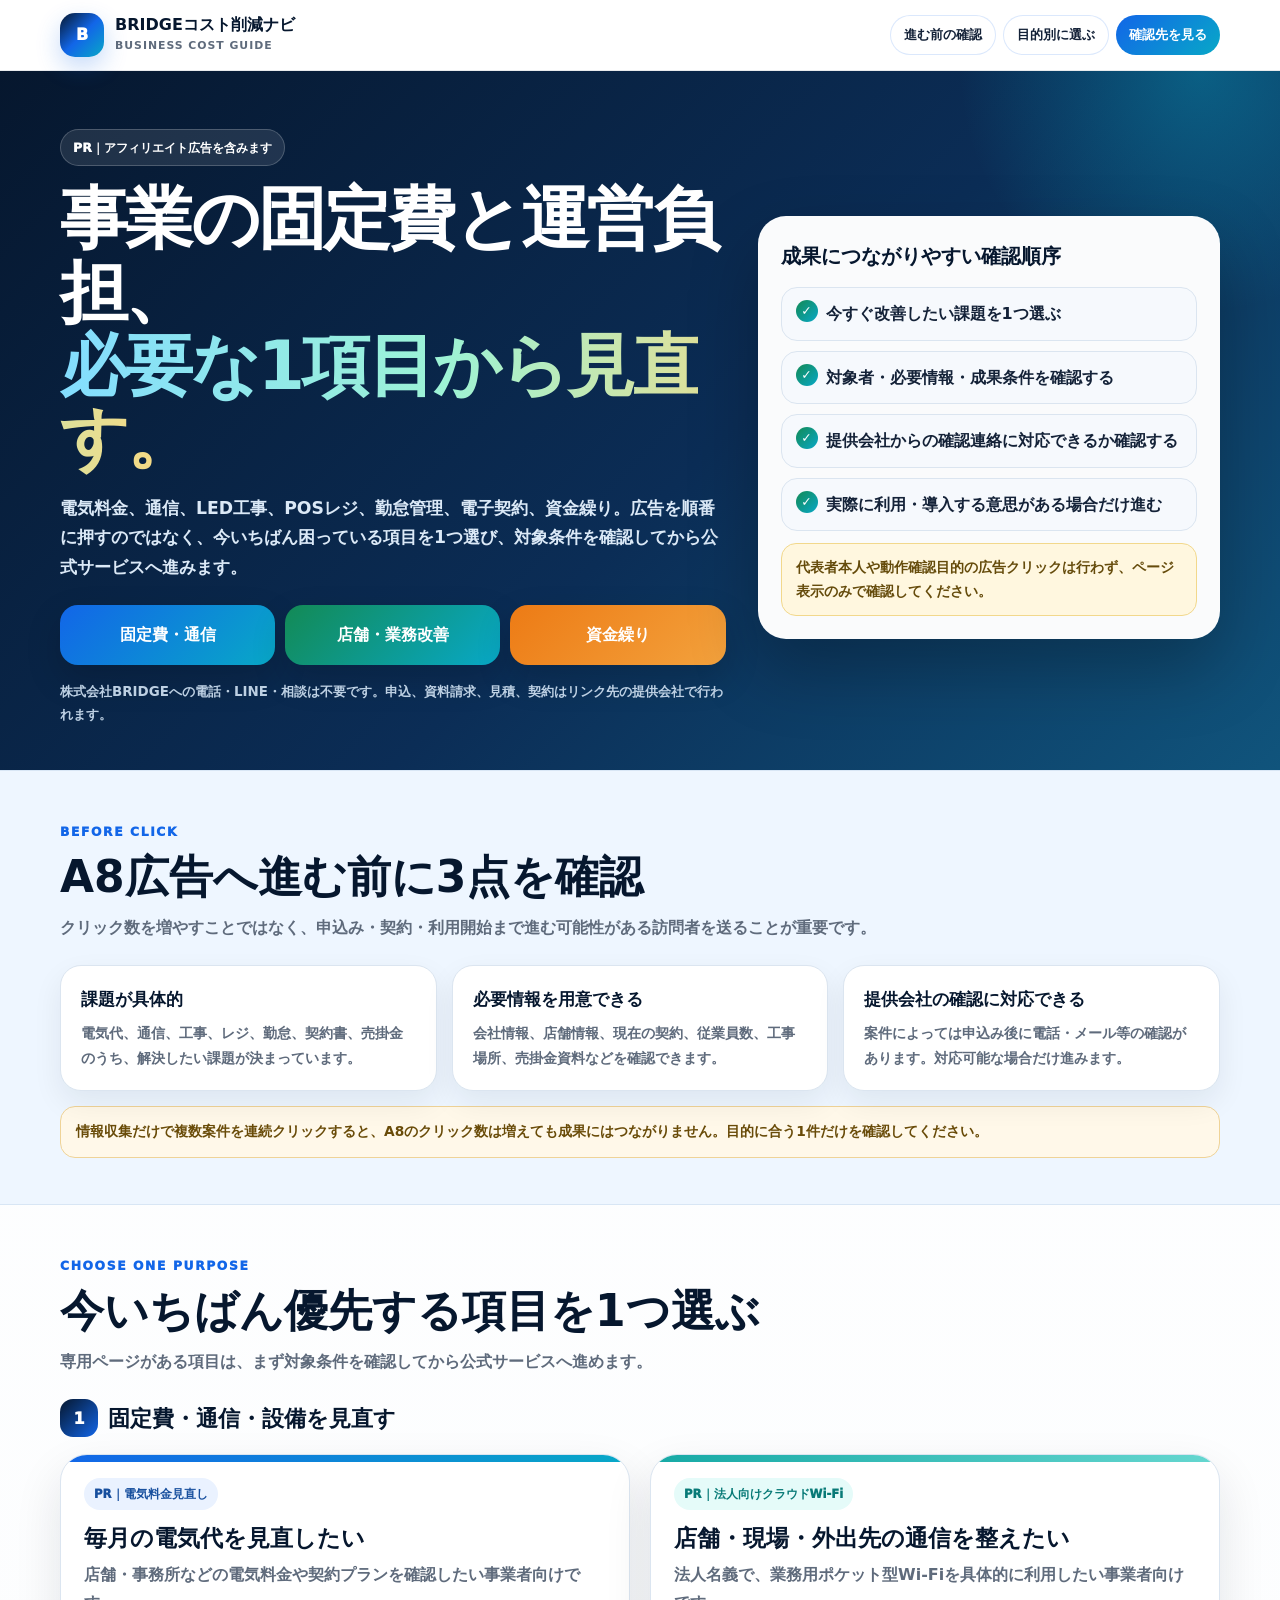
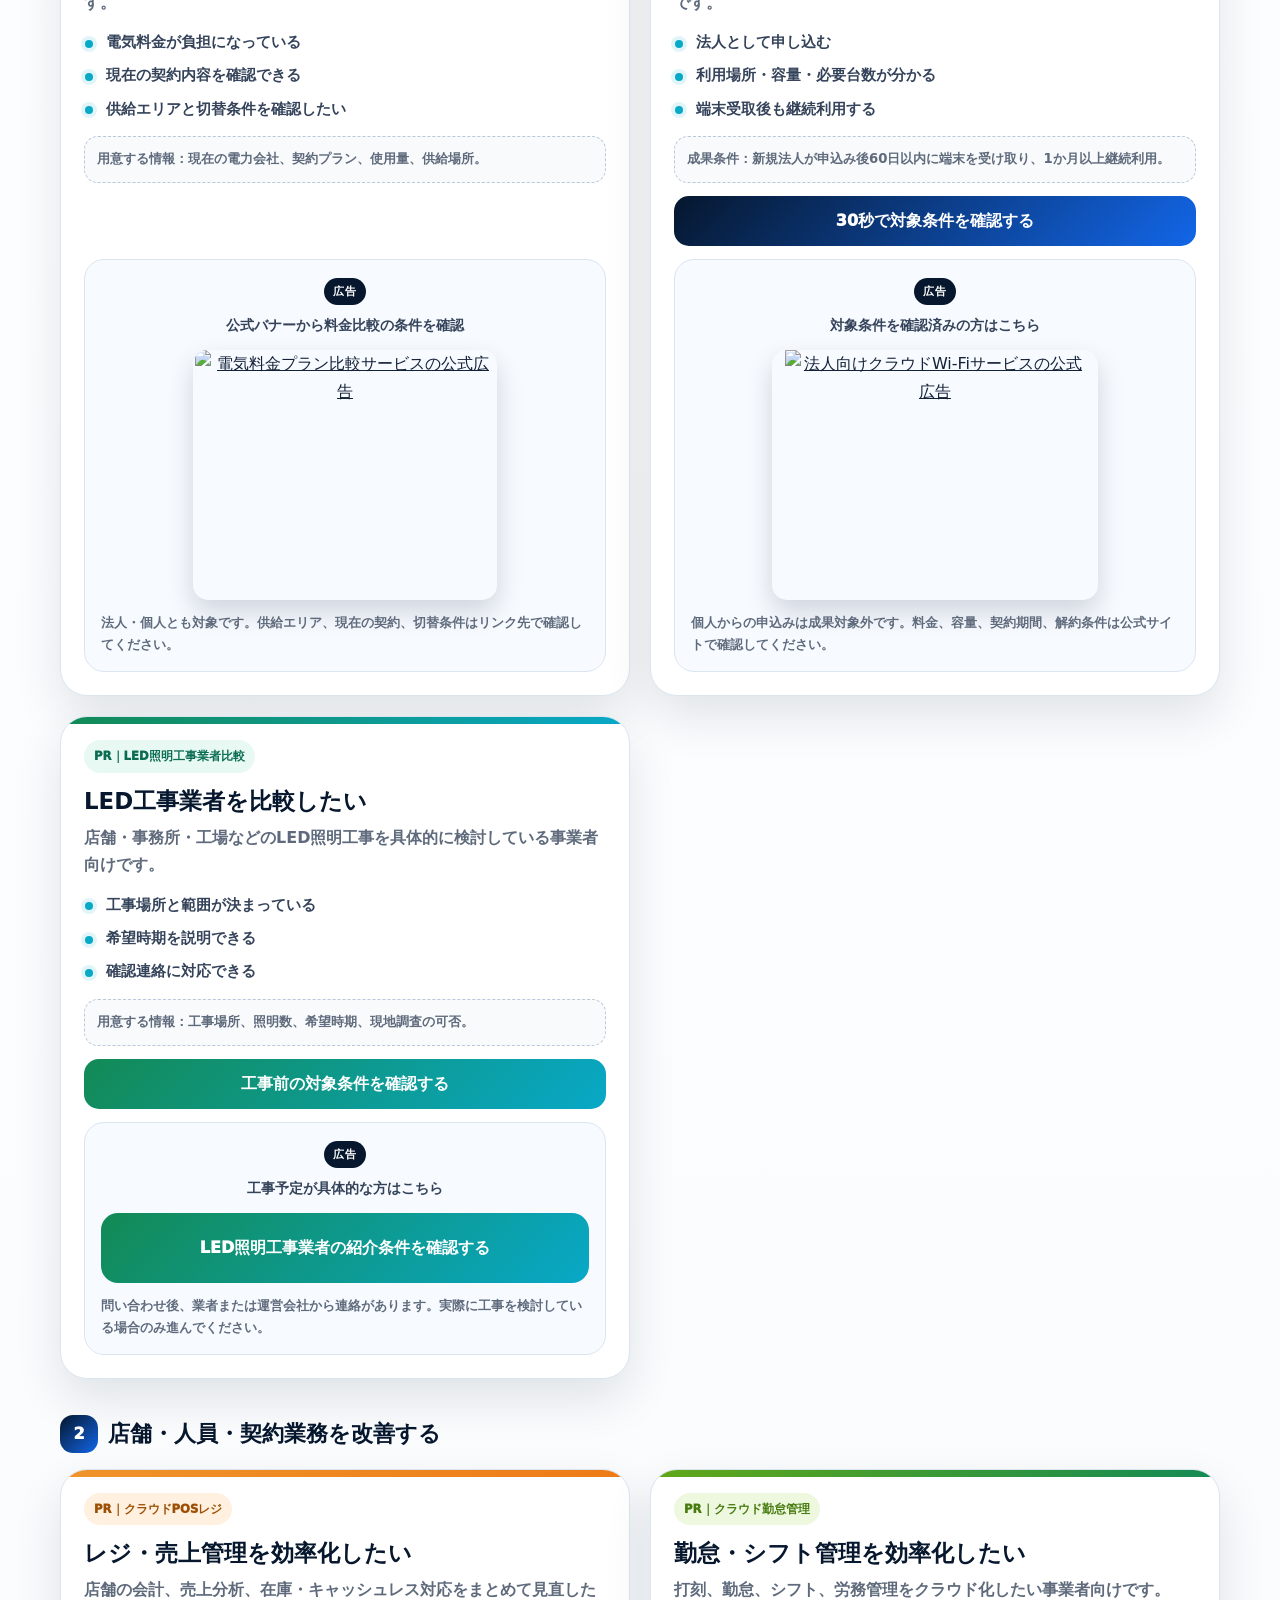
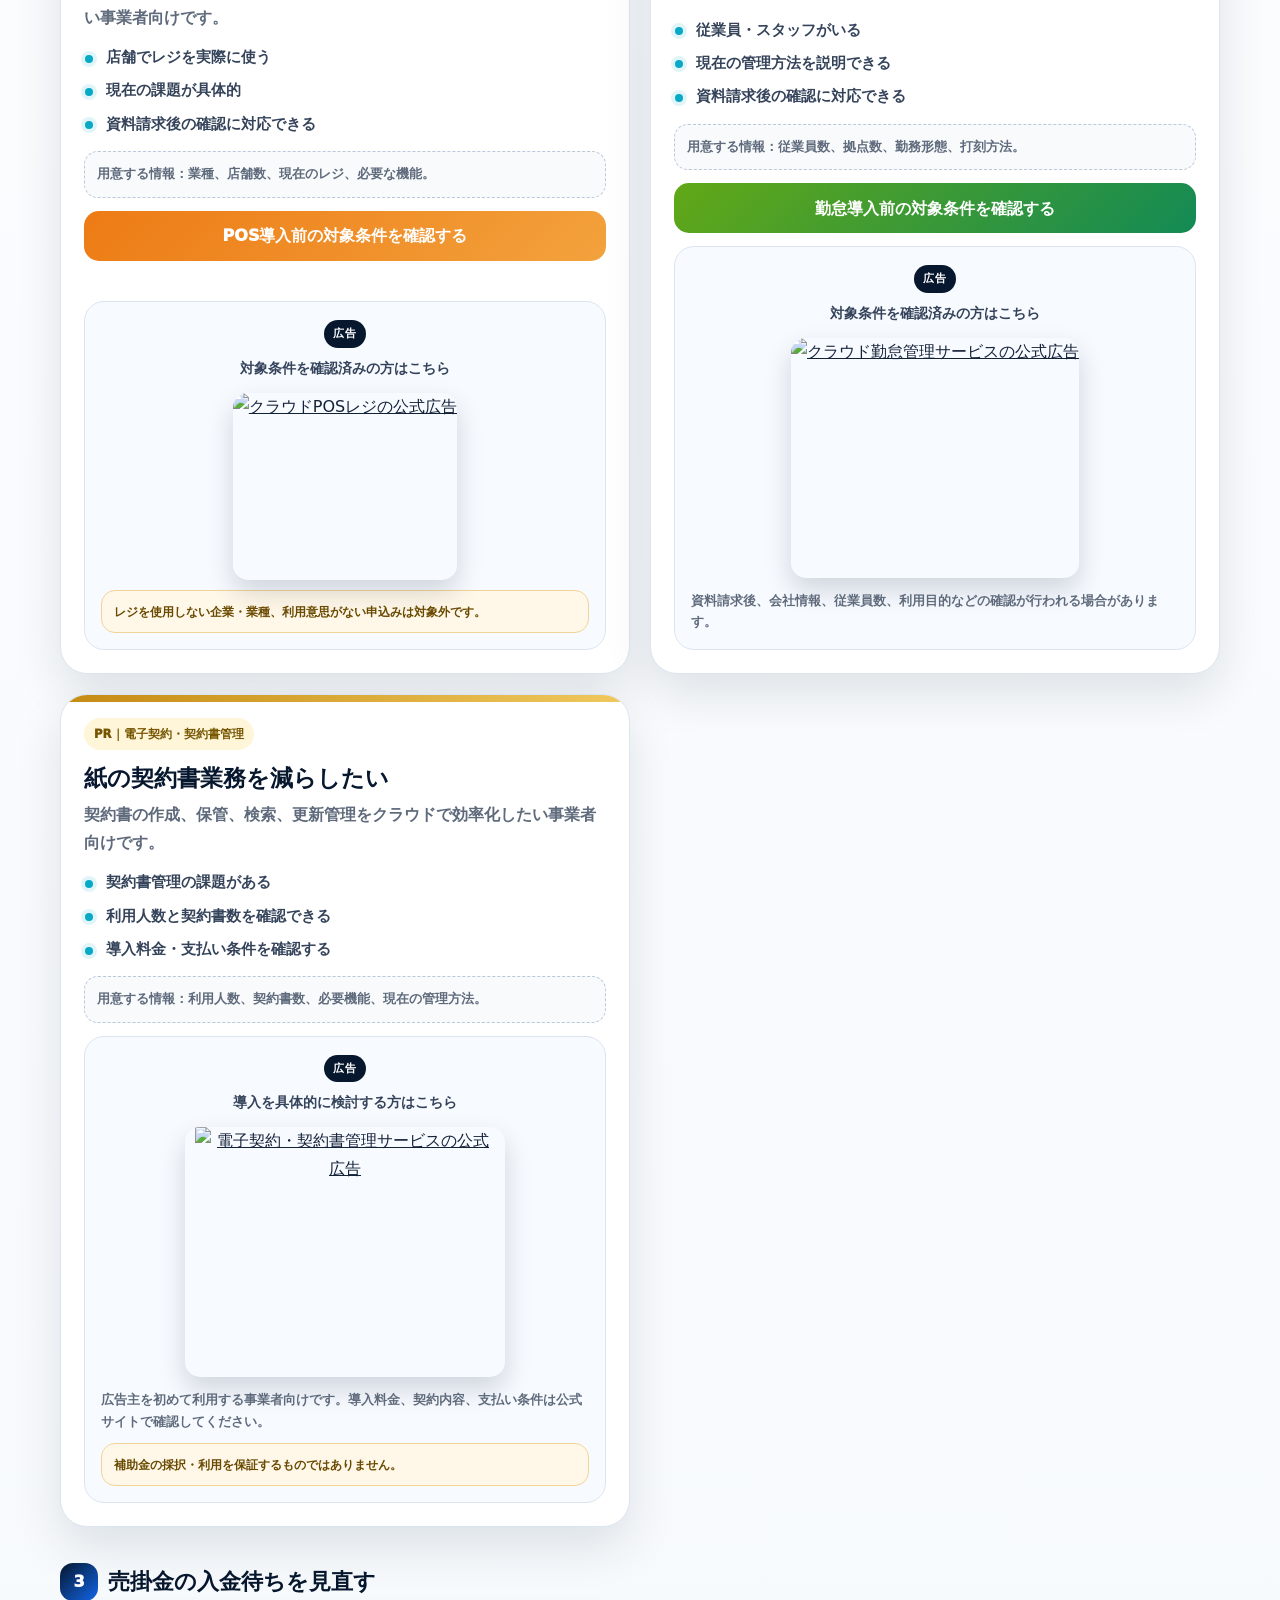
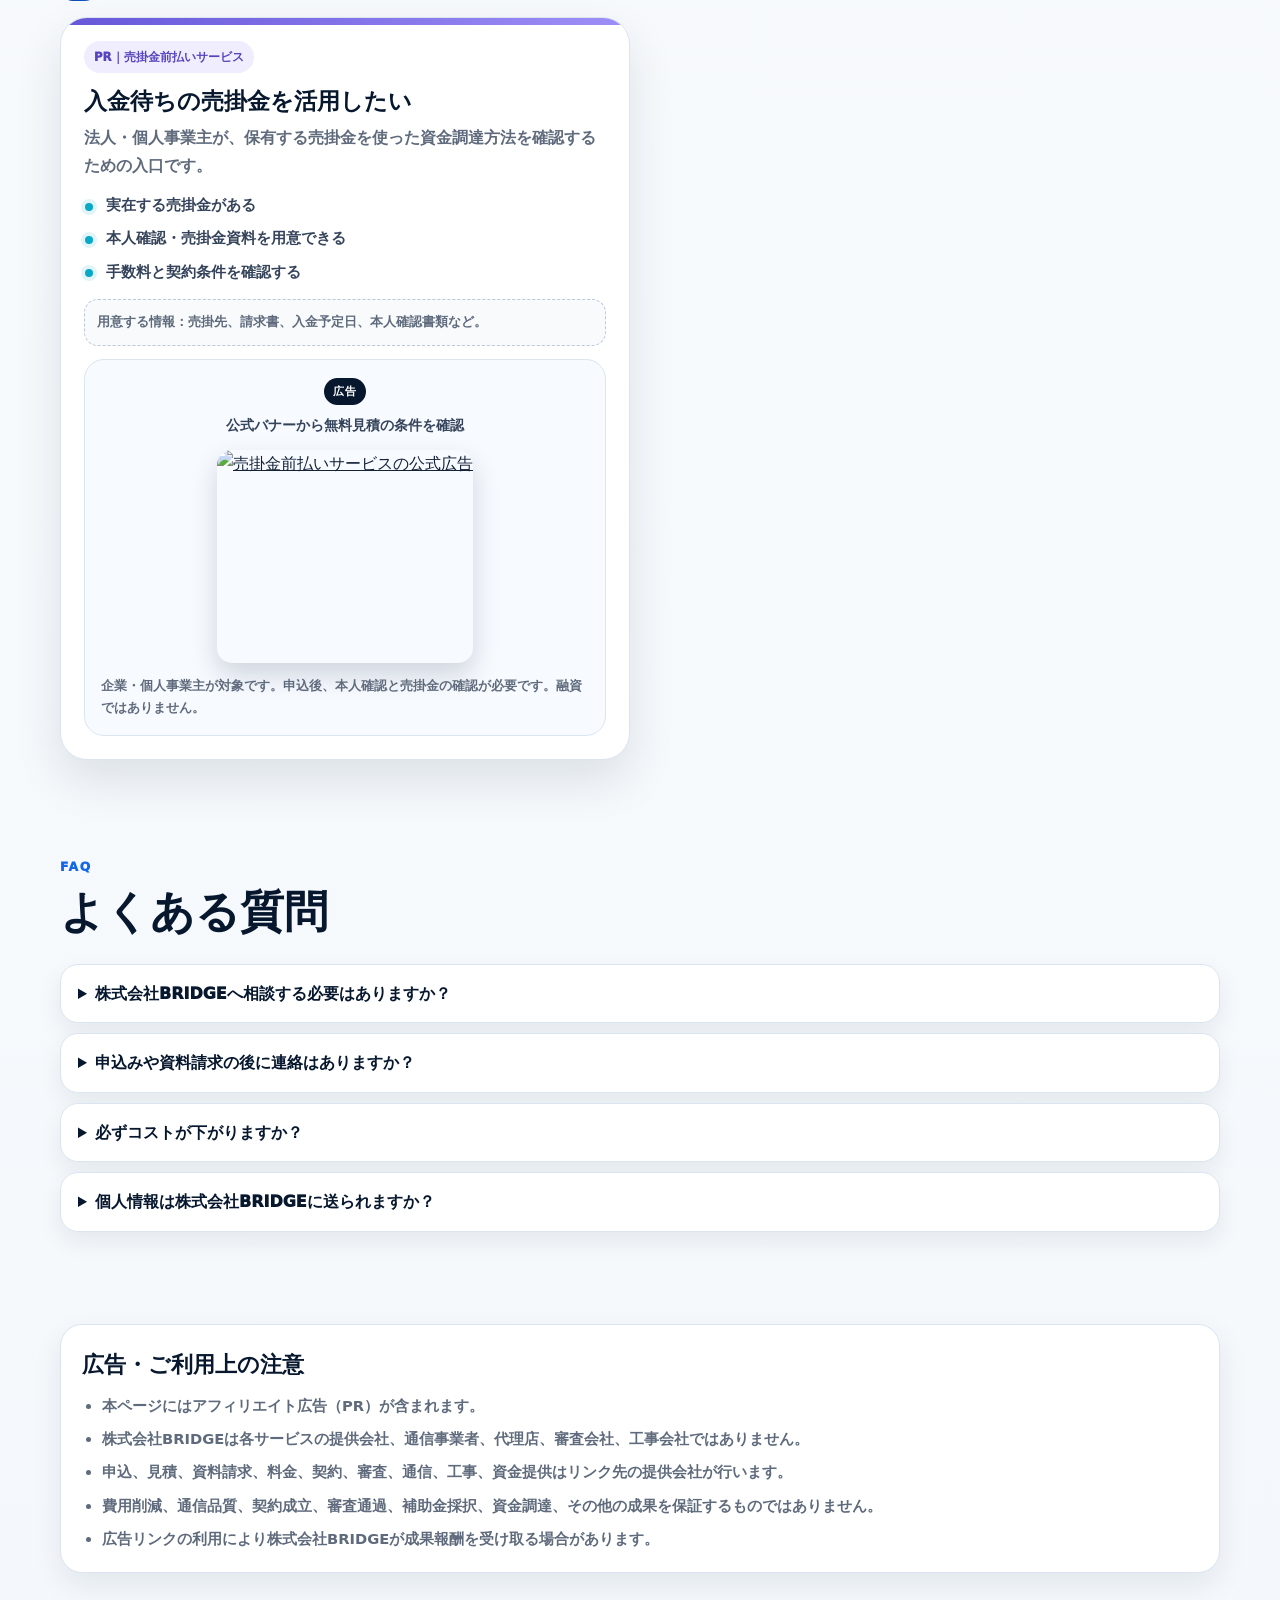
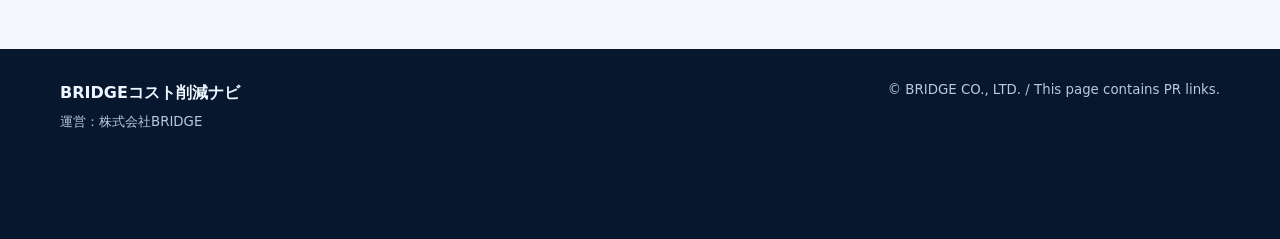
==== commit a0394a10: "成果率改善: コスト削減ナビを対象確認型の導線へ再設計" ====
--- a/index.html
+++ b/index.html
@@ -3,10 +3,10 @@
 <head>
   <meta charset="utf-8">
   <meta name="viewport" content="width=device-width, initial-scale=1">
-  <title>BRIDGEコスト削減ナビ｜電気・通信・LED・POS・勤怠・電子契約・事業資金</title>
-  <meta name="description" content="法人・個人事業主向けに、電気料金、法人Wi-Fi、LED工事、POSレジ、勤怠管理、電子契約、売掛金前払いサービスの確認先を、悩み別に案内する自己完結型サイトです。">
+  <title>BRIDGEコスト削減ナビ｜法人・個人事業主の固定費・業務改善</title>
+  <meta name="description" content="法人・個人事業主向けに、電気料金、法人Wi-Fi、LED工事、POSレジ、勤怠管理、電子契約、売掛金前払いサービスの対象条件と確認先を案内する自己完結型サイトです。">
   <meta property="og:title" content="BRIDGEコスト削減ナビ｜固定費・通信・店舗運営・契約業務・資金繰り">
-  <meta property="og:description" content="今の事業課題に近い入口から、外部サービスの対象・確認ポイント・次の流れを確認できます。">
+  <meta property="og:description" content="今いちばん改善したい課題を1つ選び、対象条件を確認してから外部サービスへ進めます。">
   <meta property="og:type" content="website">
   <meta property="og:url" content="https://bridgecoltdhashimoto-commits.github.io/bridge-business-cost-nav/">
   <meta name="twitter:card" content="summary">
@@ -19,228 +19,50 @@
       --navy:#06172e;--navy2:#0b2d56;--blue:#1266e8;--cyan:#08a8c7;--teal:#16a9a5;
       --green:#138a55;--lime:#62a817;--orange:#ed7b15;--violet:#6657d9;--gold:#c58b13;
       --ink:#142238;--muted:#5f6b7c;--line:#dbe5f0;--soft:#f5f8fc;--white:#fff;
-      --shadow:0 22px 54px rgba(6,23,46,.12);--soft-shadow:0 12px 30px rgba(6,23,46,.08);
-      --max:1180px;
+      --shadow:0 20px 48px rgba(6,23,46,.11);--max:1160px
     }
     *{box-sizing:border-box;margin:0;padding:0}
     html{scroll-behavior:smooth;scroll-padding-top:78px}
-    body{
-      font-family:"Yu Gothic","Hiragino Kaku Gothic ProN","Meiryo",system-ui,sans-serif;
-      color:var(--ink);background:linear-gradient(180deg,#fff 0%,#f5f8fc 46%,#edf3fa 100%);
-      line-height:1.72
-    }
-    a{color:inherit}
-    img{display:block;max-width:100%;height:auto}
-    .container{width:min(var(--max),92%);margin:auto}
-    .skip{position:absolute;left:-9999px}
-    .skip:focus{left:8px;top:8px;z-index:9999;background:#fff;padding:10px 14px;border-radius:10px}
-    header{
-      position:sticky;top:0;z-index:1000;background:rgba(255,255,255,.95);
-      backdrop-filter:blur(14px);border-bottom:1px solid rgba(6,23,46,.09)
-    }
+    body{font-family:"Yu Gothic","Hiragino Kaku Gothic ProN","Meiryo",system-ui,sans-serif;color:var(--ink);background:linear-gradient(180deg,#fff 0%,#f4f8fc 100%);line-height:1.72}
+    a{color:inherit}img{display:block;max-width:100%;height:auto}.container{width:min(var(--max),92%);margin:auto}
+    .skip{position:absolute;left:-9999px}.skip:focus{left:8px;top:8px;z-index:9999;background:#fff;padding:10px 14px;border-radius:10px}
+    header{position:sticky;top:0;z-index:1000;background:rgba(255,255,255,.96);backdrop-filter:blur(14px);border-bottom:1px solid rgba(6,23,46,.09)}
     .header-inner{min-height:70px;display:flex;align-items:center;justify-content:space-between;gap:18px}
     .brand{display:flex;align-items:center;gap:11px;text-decoration:none;color:var(--navy)}
-    .brand-mark{
-      width:44px;height:44px;border-radius:15px;display:grid;place-items:center;color:#fff;font-weight:1000;
-      background:linear-gradient(135deg,var(--navy),var(--blue),var(--cyan));
-      box-shadow:0 10px 24px rgba(18,102,232,.24)
-    }
-    .brand strong{display:block;line-height:1.2}
-    .brand small{display:block;color:var(--muted);font-size:.68rem;font-weight:900;letter-spacing:.09em;margin-top:3px}
-    .nav{display:flex;gap:7px}
-    .nav a{
-      min-height:40px;display:inline-flex;align-items:center;padding:8px 13px;border-radius:999px;
-      text-decoration:none;font-weight:900;font-size:.82rem;border:1px solid rgba(18,102,232,.15);background:#fff
-    }
-    .nav a:last-child{color:#fff;border:none;background:linear-gradient(135deg,var(--blue),var(--cyan))}
-    .hero{
-      position:relative;overflow:hidden;padding:58px 0 38px;color:#fff;
-      background:linear-gradient(135deg,var(--navy) 0%,var(--navy2) 56%,#10547c 100%)
-    }
-    .hero:before,.hero:after{content:"";position:absolute;border-radius:50%;pointer-events:none}
-    .hero:before{width:460px;height:460px;right:-150px;top:-230px;background:radial-gradient(circle,rgba(8,168,199,.35),transparent 68%)}
-    .hero:after{width:390px;height:390px;left:-190px;bottom:-270px;background:radial-gradient(circle,rgba(102,87,217,.27),transparent 68%)}
-    .hero-grid{
-      position:relative;z-index:1;display:grid;grid-template-columns:minmax(0,1.15fr) minmax(320px,.85fr);
-      gap:34px;align-items:center
-    }
-    .pr{
-      display:inline-flex;padding:7px 12px;border-radius:999px;background:rgba(255,255,255,.1);
-      border:1px solid rgba(255,255,255,.2);font-size:.78rem;font-weight:1000;margin-bottom:16px
-    }
-    .hero h1{font-size:clamp(2.25rem,5.5vw,4.55rem);line-height:1.07;letter-spacing:-.04em;margin-bottom:18px}
-    .hero h1 span{
-      background:linear-gradient(90deg,#83ddff,#9df3d5,#ffd77c);
-      -webkit-background-clip:text;background-clip:text;color:transparent
-    }
-    .lead{color:#dbe9f7;font-size:1.07rem;font-weight:700;margin-bottom:22px;max-width:780px}
-    .hero-actions{display:grid;grid-template-columns:repeat(4,minmax(0,1fr));gap:10px;max-width:820px}
-    .hero-actions a{
-      min-height:60px;display:flex;align-items:center;justify-content:center;text-align:center;padding:11px;
-      border-radius:18px;text-decoration:none;font-weight:1000;background:rgba(255,255,255,.1);
-      border:1px solid rgba(255,255,255,.2);box-shadow:0 14px 34px rgba(0,0,0,.18);
-      transition:transform .2s,background .2s
-    }
-    .hero-actions a:hover,.hero-actions a:focus-visible{transform:translateY(-2px);background:rgba(255,255,255,.17)}
-    .hero-actions a:nth-child(1){background:linear-gradient(135deg,var(--blue),var(--cyan));border:none}
-    .hero-actions a:nth-child(2){background:linear-gradient(135deg,var(--teal),var(--cyan));border:none}
-    .hero-actions a:nth-child(3){background:linear-gradient(135deg,var(--green),var(--cyan));border:none}
-    .hero-actions a:nth-child(4){background:linear-gradient(135deg,#f0932b,var(--orange));border:none}
-    .hero-actions a:nth-child(5){background:linear-gradient(135deg,var(--lime),var(--green));border:none}
-    .hero-actions a:nth-child(6){background:linear-gradient(135deg,var(--gold),#e5b83f);border:none}
-    .hero-actions a:nth-child(7){background:linear-gradient(135deg,var(--violet),#8876f3);border:none}
+    .brand-mark{width:44px;height:44px;border-radius:15px;display:grid;place-items:center;color:#fff;font-weight:1000;background:linear-gradient(135deg,var(--navy),var(--blue),var(--cyan));box-shadow:0 10px 24px rgba(18,102,232,.24)}
+    .brand strong{display:block;line-height:1.2}.brand small{display:block;color:var(--muted);font-size:.68rem;font-weight:900;letter-spacing:.09em;margin-top:3px}
+    .nav{display:flex;gap:7px}.nav a{min-height:40px;display:inline-flex;align-items:center;padding:8px 13px;border-radius:999px;text-decoration:none;font-weight:900;font-size:.82rem;border:1px solid rgba(18,102,232,.15);background:#fff}.nav a:last-child{color:#fff;border:none;background:linear-gradient(135deg,var(--blue),var(--cyan))}
+    .hero{position:relative;overflow:hidden;padding:58px 0 44px;color:#fff;background:linear-gradient(135deg,var(--navy) 0%,var(--navy2) 55%,#10547c 100%)}
+    .hero:before{content:"";position:absolute;width:500px;height:500px;right:-170px;top:-250px;border-radius:50%;background:radial-gradient(circle,rgba(8,168,199,.38),transparent 68%)}
+    .hero-grid{position:relative;z-index:1;display:grid;grid-template-columns:minmax(0,1.18fr) minmax(310px,.82fr);gap:32px;align-items:center}
+    .pr{display:inline-flex;padding:7px 12px;border-radius:999px;background:rgba(255,255,255,.1);border:1px solid rgba(255,255,255,.2);font-size:.78rem;font-weight:1000;margin-bottom:16px}
+    .hero h1{font-size:clamp(2.3rem,5.3vw,4.45rem);line-height:1.08;letter-spacing:-.04em;margin-bottom:18px}.hero h1 span{background:linear-gradient(90deg,#83ddff,#9df3d5,#ffd77c);-webkit-background-clip:text;background-clip:text;color:transparent}
+    .lead{color:#dbe9f7;font-size:1.08rem;font-weight:700;margin-bottom:22px;max-width:760px}
+    .hero-actions{display:grid;grid-template-columns:repeat(3,minmax(0,1fr));gap:10px;max-width:760px}.hero-actions a{min-height:60px;display:flex;align-items:center;justify-content:center;text-align:center;padding:11px;border-radius:18px;text-decoration:none;font-weight:1000;background:rgba(255,255,255,.1);border:1px solid rgba(255,255,255,.2);box-shadow:0 14px 34px rgba(0,0,0,.17)}.hero-actions a:nth-child(1){background:linear-gradient(135deg,var(--blue),var(--cyan));border:none}.hero-actions a:nth-child(2){background:linear-gradient(135deg,var(--green),var(--cyan));border:none}.hero-actions a:nth-child(3){background:linear-gradient(135deg,var(--orange),#f3a23d);border:none}
     .hero-note{margin-top:15px;color:#bdd0e3;font-size:.84rem;font-weight:700}
-    .hero-panel{background:rgba(255,255,255,.97);color:var(--ink);border-radius:30px;padding:24px;box-shadow:0 30px 68px rgba(0,0,0,.25)}
-    .hero-panel h2{font-size:1.3rem;color:var(--navy);margin-bottom:14px}
-    .check{list-style:none;display:grid;gap:10px}
-    .check li{position:relative;padding:12px 12px 12px 44px;border-radius:16px;background:#f6f9fd;border:1px solid var(--line);font-weight:800}
-    .check li:before{
-      content:"✓";position:absolute;left:14px;top:12px;width:22px;height:22px;display:grid;place-items:center;
-      border-radius:50%;color:#fff;background:linear-gradient(135deg,var(--green),var(--cyan));font-size:.78rem
-    }
-    .caption{
-      margin-top:12px;padding:12px 14px;border-radius:15px;background:#fff7df;border:1px solid #f2d88c;
-      color:#654b0b;font-size:.85rem;font-weight:800
-    }
-    section{padding:44px 0}
-    .section-head{margin-bottom:24px}
-    .eyebrow{display:inline-block;color:var(--blue);font-size:.77rem;font-weight:1000;letter-spacing:.13em;margin-bottom:7px}
-    .section-head h2{font-size:clamp(1.75rem,3.8vw,2.75rem);line-height:1.24;color:var(--navy);margin-bottom:9px}
-    .section-head p{max-width:900px;color:var(--muted);font-weight:700}
-    .grid{display:grid;grid-template-columns:repeat(2,minmax(0,1fr));gap:20px}
-    .card{
-      position:relative;overflow:hidden;display:flex;flex-direction:column;background:#fff;
-      border:1px solid var(--line);border-radius:28px;padding:23px;box-shadow:var(--shadow)
-    }
-    .card:before{content:"";position:absolute;inset:0 0 auto;height:7px;background:linear-gradient(90deg,var(--blue),var(--cyan))}
-    .card.wifi:before{background:linear-gradient(90deg,var(--teal),#66d7d0)}
-    .card.led:before{background:linear-gradient(90deg,var(--green),var(--cyan))}
-    .card.pos:before{background:linear-gradient(90deg,#f0932b,var(--orange))}
-    .card.time:before{background:linear-gradient(90deg,var(--lime),var(--green))}
-    .card.sign:before{background:linear-gradient(90deg,var(--gold),#f0c85d)}
-    .card.cash:before{background:linear-gradient(90deg,var(--violet),#9e8ff7)}
-    .card.featured{grid-column:1/-1;background:linear-gradient(135deg,#fff,#f1fffe)}
-    .featured-layout{display:grid;grid-template-columns:minmax(0,1fr) minmax(310px,370px);gap:24px;align-items:center}
-    .tag{
-      align-self:flex-start;display:inline-flex;padding:6px 10px;border-radius:999px;background:#eaf2ff;
-      color:#174f9e;font-size:.73rem;font-weight:1000;margin-bottom:13px
-    }
-    .wifi .tag{background:#e5fbf9;color:#087a77}
-    .led .tag{background:#e8f8f2;color:#0a6d52}
-    .pos .tag{background:#fff0df;color:#9d4f05}
-    .time .tag{background:#eef8df;color:#477b0f}
-    .sign .tag{background:#fff6d9;color:#765500}
-    .cash .tag{background:#f0edff;color:#5644bd}
-    .card h3{font-size:1.45rem;line-height:1.34;color:var(--navy);margin-bottom:8px}
-    .card>p,.featured-copy>p{color:var(--muted);font-weight:700;margin-bottom:14px}
-    .fit{list-style:none;display:grid;gap:8px;margin-bottom:18px}
-    .fit li{position:relative;padding-left:23px;color:#34435a;font-size:.93rem;font-weight:750}
-    .fit li:before{
-      content:"";position:absolute;left:1px;top:.72em;width:9px;height:9px;border-radius:50%;
-      background:var(--cyan);box-shadow:0 0 0 4px rgba(8,168,199,.12)
-    }
-    .wifi .fit li:before{background:var(--teal);box-shadow:0 0 0 4px rgba(22,169,165,.12)}
-    .pos .fit li:before{background:var(--orange);box-shadow:0 0 0 4px rgba(237,123,21,.12)}
-    .time .fit li:before{background:var(--lime);box-shadow:0 0 0 4px rgba(98,168,23,.12)}
-    .sign .fit li:before{background:var(--gold);box-shadow:0 0 0 4px rgba(197,139,19,.13)}
-    .cash .fit li:before{background:var(--violet);box-shadow:0 0 0 4px rgba(102,87,217,.12)}
-    .before-you-go{
-      margin-bottom:14px;padding:12px 13px;border-radius:15px;background:#f8fafc;border:1px dashed #b9c9dc;
-      color:#42516a;font-size:.84rem;font-weight:800
-    }
-    .adbox{margin-top:auto;background:#f7faff;border:1px solid var(--line);border-radius:21px;padding:16px;text-align:center}
-    .featured .adbox{margin-top:0;background:#fff}
-    .adlabel{
-      display:inline-flex;margin-bottom:9px;padding:4px 9px;border-radius:999px;color:#fff;background:var(--navy);
-      font-size:.7rem;font-weight:1000;letter-spacing:.08em
-    }
-    .instruction{display:block;margin-bottom:12px;color:#34435a;font-size:.88rem;font-weight:900}
-    .banner,.a8-banner a{
-      display:inline-flex!important;justify-content:center;max-width:100%;border-radius:15px;overflow:hidden;
-      box-shadow:0 12px 27px rgba(6,23,46,.16);transition:.2s
-    }
-    .banner:hover,.banner:focus-visible,.a8-banner a:hover,.a8-banner a:focus-visible{
-      transform:translateY(-2px);outline:4px solid rgba(18,102,232,.18);outline-offset:4px
-    }
-    .banner img,.a8-banner a img{width:min(300px,100%);height:auto}
-    .led-link{
-      display:flex!important;align-items:center;justify-content:center;min-height:74px;width:100%;padding:15px 16px;
-      border-radius:18px;color:#fff!important;text-decoration:none;background:linear-gradient(135deg,var(--green),var(--cyan));
-      font-weight:1000;box-shadow:0 15px 30px rgba(7,132,95,.23)
-    }
-    .note{margin-top:12px;color:var(--muted);font-size:.79rem;font-weight:700;text-align:left}
-    .important{
-      margin-top:10px;padding:10px 12px;border-radius:14px;background:#fff8e9;border:1px solid #f2d397;
-      color:#6a4a00;font-size:.78rem;font-weight:800;text-align:left
-    }
-    .pixel,.a8-banner>img{position:absolute!important;width:1px!important;height:1px!important;opacity:0!important;pointer-events:none!important}
-    .decision-grid{display:grid;grid-template-columns:repeat(4,minmax(0,1fr));gap:14px}
-    .decision{background:#fff;border:1px solid var(--line);border-radius:20px;padding:18px;box-shadow:var(--soft-shadow)}
-    .decision b{display:block;color:var(--navy);font-size:1.02rem;margin-bottom:6px}
-    .decision p{color:var(--muted);font-size:.88rem;font-weight:700}
-    .steps{display:grid;grid-template-columns:repeat(3,minmax(0,1fr));gap:14px}
-    .step,.notice{background:#fff;border:1px solid var(--line);border-radius:22px;padding:21px;box-shadow:var(--soft-shadow)}
-    .step b{
-      width:39px;height:39px;display:grid;place-items:center;border-radius:13px;
-      background:linear-gradient(135deg,var(--navy),var(--blue));color:#fff;margin-bottom:10px
-    }
-    .step h3{color:var(--navy);font-size:1.08rem;margin-bottom:6px}
-    .step p,.notice li{color:var(--muted);font-size:.92rem;font-weight:700}
-    .faq{display:grid;gap:10px}
-    .faq details{background:#fff;border:1px solid var(--line);border-radius:18px;padding:15px 17px;box-shadow:var(--soft-shadow)}
-    .faq summary{cursor:pointer;color:var(--navy);font-weight:1000}
-    .faq p{padding-top:10px;color:var(--muted);font-weight:700}
-    .notice h2{color:var(--navy);font-size:1.35rem;margin-bottom:10px}
-    .notice ul{padding-left:1.25em;display:grid;gap:8px}
-    footer{margin-top:30px;background:var(--navy);color:#eef5ff;padding:30px 0 142px}
-    .footer-inner{display:flex;justify-content:space-between;gap:16px;flex-wrap:wrap}
-    footer small{color:#b9c9de}
-    .mobile{
-      position:fixed;left:10px;right:10px;bottom:10px;z-index:1100;display:none;
-      grid-template-columns:repeat(4,1fr);gap:5px;padding:8px;border-radius:20px;background:rgba(255,255,255,.96);
-      border:1px solid var(--line);box-shadow:0 18px 44px rgba(6,23,46,.23);backdrop-filter:blur(12px)
-    }
-    .mobile a{
-      min-height:42px;display:grid;place-items:center;padding:5px 2px;border-radius:13px;text-decoration:none;
-      text-align:center;color:#fff;font-size:.66rem;font-weight:1000;line-height:1.12
-    }
-    .mobile a:nth-child(1){background:linear-gradient(135deg,var(--blue),var(--cyan))}
-    .mobile a:nth-child(2){background:linear-gradient(135deg,var(--teal),var(--cyan))}
-    .mobile a:nth-child(3){background:linear-gradient(135deg,var(--green),var(--cyan))}
-    .mobile a:nth-child(4){background:linear-gradient(135deg,#f0932b,var(--orange))}
-    .mobile a:nth-child(5){background:linear-gradient(135deg,var(--lime),var(--green))}
-    .mobile a:nth-child(6){background:linear-gradient(135deg,var(--gold),#e5b83f)}
-    .mobile a:nth-child(7){background:linear-gradient(135deg,var(--violet),#8876f3)}
-    @media(max-width:920px){
-      .hero-grid{grid-template-columns:1fr}.hero-panel{order:-1}.nav{display:none}
-      .grid{grid-template-columns:1fr 1fr}.hero-actions{grid-template-columns:repeat(2,minmax(0,1fr))}
-      .decision-grid{grid-template-columns:repeat(2,minmax(0,1fr))}
-      .featured-layout{grid-template-columns:minmax(0,1fr) minmax(280px,330px)}
-    }
-    @media(max-width:700px){
-      body{padding-bottom:132px}.header-inner{min-height:62px}.brand strong{font-size:.92rem}.brand small{font-size:.61rem}
-      .hero{padding:30px 0 22px}.hero-grid{gap:18px}.hero-panel{padding:17px;border-radius:22px}
-      .hero-actions,.grid,.steps,.decision-grid,.featured-layout{grid-template-columns:1fr}
-      .card{padding:18px;border-radius:22px}.mobile{display:grid}.hero h1{font-size:2.28rem}
-      .section-head h2{font-size:1.75rem}.card.featured{grid-column:auto}.featured .adbox{margin-top:4px}
-    }
+    .hero-panel{background:rgba(255,255,255,.98);color:var(--ink);border-radius:28px;padding:23px;box-shadow:0 30px 68px rgba(0,0,0,.25)}.hero-panel h2{font-size:1.28rem;color:var(--navy);margin-bottom:13px}.check{list-style:none;display:grid;gap:10px}.check li{position:relative;padding:12px 12px 12px 44px;border-radius:16px;background:#f6f9fd;border:1px solid var(--line);font-weight:800}.check li:before{content:"✓";position:absolute;left:14px;top:12px;width:22px;height:22px;display:grid;place-items:center;border-radius:50%;color:#fff;background:linear-gradient(135deg,var(--green),var(--cyan));font-size:.78rem}.caption{margin-top:12px;padding:12px 14px;border-radius:15px;background:#fff7df;border:1px solid #f2d88c;color:#654b0b;font-size:.85rem;font-weight:800}
+    section{padding:46px 0}.section-head{margin-bottom:24px}.eyebrow{display:inline-block;color:var(--blue);font-size:.77rem;font-weight:1000;letter-spacing:.13em;margin-bottom:7px}.section-head h2{font-size:clamp(1.75rem,3.8vw,2.75rem);line-height:1.24;color:var(--navy);margin-bottom:9px}.section-head p{max-width:900px;color:var(--muted);font-weight:700}
+    .gate{background:#eef6ff;border-top:1px solid #d8e6f5;border-bottom:1px solid #d8e6f5}.gate-grid{display:grid;grid-template-columns:repeat(3,minmax(0,1fr));gap:15px}.gate-card{padding:20px;border:1px solid var(--line);border-radius:21px;background:#fff;box-shadow:0 12px 30px rgba(6,23,46,.07)}.gate-card b{display:block;color:var(--navy);font-size:1.04rem;margin-bottom:6px}.gate-card p{color:var(--muted);font-size:.9rem;font-weight:700}.gate-warning{margin-top:15px;padding:13px 15px;border:1px solid #efd397;border-radius:15px;background:#fff8e9;color:#694b08;font-size:.86rem;font-weight:800}
+    .group{margin-bottom:35px}.group:last-child{margin-bottom:0}.group-title{display:flex;align-items:center;gap:10px;margin-bottom:16px}.group-title span{width:38px;height:38px;display:grid;place-items:center;border-radius:13px;color:#fff;font-weight:1000;background:linear-gradient(135deg,var(--navy),var(--blue))}.group-title h3{color:var(--navy);font-size:1.4rem}.grid{display:grid;grid-template-columns:repeat(2,minmax(0,1fr));gap:20px}
+    .card{position:relative;overflow:hidden;display:flex;flex-direction:column;background:#fff;border:1px solid var(--line);border-radius:27px;padding:23px;box-shadow:var(--shadow)}.card:before{content:"";position:absolute;inset:0 0 auto;height:7px;background:linear-gradient(90deg,var(--blue),var(--cyan))}.card.wifi:before{background:linear-gradient(90deg,var(--teal),#66d7d0)}.card.led:before{background:linear-gradient(90deg,var(--green),var(--cyan))}.card.pos:before{background:linear-gradient(90deg,#f0932b,var(--orange))}.card.time:before{background:linear-gradient(90deg,var(--lime),var(--green))}.card.sign:before{background:linear-gradient(90deg,var(--gold),#f0c85d)}.card.cash:before{background:linear-gradient(90deg,var(--violet),#9e8ff7)}
+    .tag{align-self:flex-start;display:inline-flex;padding:6px 10px;border-radius:999px;background:#eaf2ff;color:#174f9e;font-size:.73rem;font-weight:1000;margin-bottom:13px}.wifi .tag{background:#e5fbf9;color:#087a77}.led .tag{background:#e8f8f2;color:#0a6d52}.pos .tag{background:#fff0df;color:#9d4f05}.time .tag{background:#eef8df;color:#477b0f}.sign .tag{background:#fff6d9;color:#765500}.cash .tag{background:#f0edff;color:#5644bd}
+    .card h3{font-size:1.43rem;line-height:1.32;color:var(--navy);margin-bottom:8px}.card>p{color:var(--muted);font-weight:700;margin-bottom:13px}.fit{list-style:none;display:grid;gap:8px;margin-bottom:15px}.fit li{position:relative;padding-left:22px;color:#34435a;font-size:.92rem;font-weight:750}.fit li:before{content:"";position:absolute;left:1px;top:.72em;width:8px;height:8px;border-radius:50%;background:var(--cyan);box-shadow:0 0 0 4px rgba(8,168,199,.12)}
+    .before{margin-bottom:13px;padding:11px 12px;border-radius:14px;background:#f8fafc;border:1px dashed #b9c9dc;color:#42516a;font-size:.83rem;font-weight:800}.guide-link{display:flex;align-items:center;justify-content:center;min-height:50px;margin-bottom:13px;padding:11px 14px;border-radius:15px;color:#fff;text-decoration:none;text-align:center;font-weight:1000;background:linear-gradient(135deg,var(--navy),var(--blue))}.guide-link.green{background:linear-gradient(135deg,var(--green),var(--cyan))}.guide-link.orange{background:linear-gradient(135deg,var(--orange),#f3a23d)}.guide-link.lime{background:linear-gradient(135deg,var(--lime),var(--green))}
+    .adbox{margin-top:auto;background:#f7faff;border:1px solid var(--line);border-radius:20px;padding:16px;text-align:center}.adlabel{display:inline-flex;margin-bottom:9px;padding:4px 9px;border-radius:999px;color:#fff;background:var(--navy);font-size:.7rem;font-weight:1000;letter-spacing:.08em}.instruction{display:block;margin-bottom:12px;color:#34435a;font-size:.87rem;font-weight:900}.banner,.a8-banner a{display:inline-flex!important;justify-content:center;max-width:100%;border-radius:15px;overflow:hidden;box-shadow:0 12px 27px rgba(6,23,46,.16)}.banner img,.a8-banner a img{width:min(300px,100%);height:auto}.led-link{display:flex!important;align-items:center;justify-content:center;min-height:70px;width:100%;padding:14px 16px;border-radius:17px;color:#fff!important;text-decoration:none;background:linear-gradient(135deg,var(--green),var(--cyan));font-weight:1000}.note{margin-top:12px;color:var(--muted);font-size:.79rem;font-weight:700;text-align:left}.important{margin-top:10px;padding:10px 12px;border-radius:14px;background:#fff8e9;border:1px solid #f2d397;color:#6a4a00;font-size:.78rem;font-weight:800;text-align:left}.pixel,.a8-banner>img{position:absolute!important;width:1px!important;height:1px!important;opacity:0!important;pointer-events:none!important}
+    .faq{display:grid;gap:10px}.faq details{background:#fff;border:1px solid var(--line);border-radius:18px;padding:15px 17px;box-shadow:0 10px 24px rgba(6,23,46,.07)}.faq summary{cursor:pointer;color:var(--navy);font-weight:1000}.faq p{padding-top:10px;color:var(--muted);font-weight:700}.notice{background:#fff;border:1px solid var(--line);border-radius:22px;padding:21px;box-shadow:0 12px 30px rgba(6,23,46,.08)}.notice h2{color:var(--navy);font-size:1.35rem;margin-bottom:10px}.notice ul{padding-left:1.25em;display:grid;gap:8px}.notice li{color:var(--muted);font-size:.92rem;font-weight:700}
+    footer{margin-top:30px;background:var(--navy);color:#eef5ff;padding:30px 0 105px}.footer-inner{display:flex;justify-content:space-between;gap:16px;flex-wrap:wrap}footer small{color:#b9c9de}
+    .mobile{position:fixed;left:10px;right:10px;bottom:10px;z-index:1100;display:none;grid-template-columns:repeat(4,1fr);gap:5px;padding:8px;border-radius:20px;background:rgba(255,255,255,.96);border:1px solid var(--line);box-shadow:0 18px 44px rgba(6,23,46,.23);backdrop-filter:blur(12px)}.mobile a{min-height:43px;display:grid;place-items:center;padding:5px 2px;border-radius:13px;text-decoration:none;text-align:center;color:#fff;font-size:.67rem;font-weight:1000;line-height:1.12}.mobile a:nth-child(1){background:linear-gradient(135deg,var(--teal),var(--cyan))}.mobile a:nth-child(2){background:linear-gradient(135deg,var(--green),var(--cyan))}.mobile a:nth-child(3){background:linear-gradient(135deg,var(--orange),#f3a23d)}.mobile a:nth-child(4){background:linear-gradient(135deg,var(--lime),var(--green))}
+    @media(max-width:920px){.hero-grid{grid-template-columns:1fr}.hero-panel{order:-1}.nav{display:none}.grid{grid-template-columns:1fr 1fr}.hero-actions{grid-template-columns:1fr}.gate-grid{grid-template-columns:1fr}}
+    @media(max-width:700px){body{padding-bottom:92px}.hero{padding:30px 0 24px}.hero h1{font-size:2.28rem}.grid{grid-template-columns:1fr}.card{padding:18px;border-radius:22px}.mobile{display:grid}.section-head h2{font-size:1.75rem}}
     @media(max-width:390px){.mobile{left:6px;right:6px;gap:4px;padding:6px}.mobile a{font-size:.62rem}}
-    @media(prefers-reduced-motion:reduce){html{scroll-behavior:auto}*{transition:none!important}}
   </style>
 </head>
 <body>
 <a class="skip" href="#main">本文へ移動</a>
 <header>
   <div class="container header-inner">
-    <a class="brand" href="./">
-      <span class="brand-mark">B</span>
-      <span><strong>BRIDGEコスト削減ナビ</strong><small>BUSINESS COST GUIDE</small></span>
-    </a>
-    <nav class="nav" aria-label="ページ内メニュー">
-      <a href="#choose">目的別に選ぶ</a>
-      <a href="#compare">違いを確認</a>
-      <a href="#choose">確認先を見る</a>
-    </nav>
+    <a class="brand" href="./"><span class="brand-mark">B</span><span><strong>BRIDGEコスト削減ナビ</strong><small>BUSINESS COST GUIDE</small></span></a>
+    <nav class="nav" aria-label="ページ内メニュー"><a href="#gate">進む前の確認</a><a href="#choose">目的別に選ぶ</a><a href="#choose">確認先を見る</a></nav>
   </div>
 </header>
 
@@ -249,209 +71,167 @@
     <div class="container hero-grid">
       <div>
         <span class="pr">PR｜アフィリエイト広告を含みます</span>
-        <h1>事業コストと運営負担、<br><span>今の悩みから見直す。</span></h1>
-        <p class="lead">電気料金、法人Wi-Fi、LED工事、POSレジ、勤怠管理、電子契約、資金繰り。必要な項目だけを選び、対象者・確認ポイント・次の流れを把握してから外部サービスへ進めます。</p>
-        <div class="hero-actions">
-          <a href="#electric">電気料金</a><a href="#wifi">法人Wi-Fi</a><a href="#led">LED工事</a><a href="#pos">POSレジ</a>
-          <a href="#time">勤怠管理</a><a href="#sign">電子契約</a><a href="#cash">事業資金</a>
-        </div>
-        <p class="hero-note">株式会社BRIDGEへの電話・相談は不要です。申込、資料請求、見積、契約はリンク先の提供会社で行われます。</p>
+        <h1>事業の固定費と運営負担、<br><span>必要な1項目から見直す。</span></h1>
+        <p class="lead">電気料金、通信、LED工事、POSレジ、勤怠管理、電子契約、資金繰り。広告を順番に押すのではなく、今いちばん困っている項目を1つ選び、対象条件を確認してから公式サービスへ進みます。</p>
+        <div class="hero-actions"><a href="#running-cost">固定費・通信</a><a href="#operations">店舗・業務改善</a><a href="#cashflow">資金繰り</a></div>
+        <p class="hero-note">株式会社BRIDGEへの電話・LINE・相談は不要です。申込、資料請求、見積、契約はリンク先の提供会社で行われます。</p>
       </div>
       <aside class="hero-panel">
-        <h2>迷わないための確認順序</h2>
-        <ul class="check">
-          <li>今いちばん困っている項目を選ぶ</li><li>対象者と利用条件を確認する</li>
-          <li>契約期間・費用・連絡の有無を確認する</li><li>納得できたサービスだけ利用する</li>
-        </ul>
-        <div class="caption">料金・対象地域・契約期間・必要情報は、必ずリンク先の公式サイトで最終確認してください。</div>
+        <h2>成果につながりやすい確認順序</h2>
+        <ul class="check"><li>今すぐ改善したい課題を1つ選ぶ</li><li>対象者・必要情報・成果条件を確認する</li><li>提供会社からの確認連絡に対応できるか確認する</li><li>実際に利用・導入する意思がある場合だけ進む</li></ul>
+        <div class="caption">代表者本人や動作確認目的の広告クリックは行わず、ページ表示のみで確認してください。</div>
       </aside>
     </div>
   </section>
 
+  <section id="gate" class="gate">
+    <div class="container">
+      <div class="section-head"><span class="eyebrow">BEFORE CLICK</span><h2>A8広告へ進む前に3点を確認</h2><p>クリック数を増やすことではなく、申込み・契約・利用開始まで進む可能性がある訪問者を送ることが重要です。</p></div>
+      <div class="gate-grid">
+        <div class="gate-card"><b>課題が具体的</b><p>電気代、通信、工事、レジ、勤怠、契約書、売掛金のうち、解決したい課題が決まっています。</p></div>
+        <div class="gate-card"><b>必要情報を用意できる</b><p>会社情報、店舗情報、現在の契約、従業員数、工事場所、売掛金資料などを確認できます。</p></div>
+        <div class="gate-card"><b>提供会社の確認に対応できる</b><p>案件によっては申込み後に電話・メール等の確認があります。対応可能な場合だけ進みます。</p></div>
+      </div>
+      <p class="gate-warning">情報収集だけで複数案件を連続クリックすると、A8のクリック数は増えても成果にはつながりません。目的に合う1件だけを確認してください。</p>
+    </div>
+  </section>
+
   <section id="choose">
     <div class="container">
-      <div class="section-head">
-        <span class="eyebrow">CHOOSE BY PURPOSE</span>
-        <h2>今の悩みに近い項目を選んでください</h2>
-        <p>サービス名ではなく、「何を改善したいか」から選べる構成です。関係のない項目へ申し込む必要はありません。</p>
-      </div>
-
-      <div class="grid">
-        <article id="electric" class="card">
-          <span class="tag">PR｜電気料金見直し</span><h3>毎月の電気代を見直したい</h3>
-          <p>店舗・事務所などの電気料金や契約プランを確認したい事業者向けです。</p>
-          <ul class="fit"><li>電気料金が負担になっている</li><li>法人向けプランを比較したい</li><li>切替条件をまとめて確認したい</li></ul>
-          <p class="before-you-go">確認ポイント：供給エリア、現在の契約、解約条件、切替時期。</p>
-          <div class="adbox">
-            <span class="adlabel">広告</span><span class="instruction">公式バナーから料金比較の条件を確認</span>
-            <a class="banner" href="https://px.a8.net/svt/ejp?a8mat=4B7XX5+8G8IWI+3SPO+TU8U9" rel="nofollow sponsored"><img width="300" height="250" alt="電気料金プラン比較サービスの公式広告" src="https://www22.a8.net/svt/bgt?aid=260711033511&wid=001&eno=01&mid=s00000017718005012000&mc=1"></a>
-            <img class="pixel" width="1" height="1" src="https://www19.a8.net/0.gif?a8mat=4B7XX5+8G8IWI+3SPO+TU8U9" alt="">
-            <p class="note">法人・個人とも対象です。供給エリア、現在の契約、切替条件はリンク先で確認してください。</p>
-          </div>
-        </article>
-
-        <article id="led" class="card led">
-          <span class="tag">PR｜LED照明工事業者比較</span><h3>LED工事業者を比較したい</h3>
-          <p>店舗・事務所・工場などのLED照明工事を具体的に検討している事業者向けです。</p>
-          <ul class="fit"><li>LED化の費用や工事内容を比較したい</li><li>業者選びに時間をかけたくない</li><li>具体的な工事予定がある</li></ul>
-          <p class="before-you-go">確認ポイント：工事予定場所、希望時期、現地調査、見積条件。</p>
-          <div class="adbox">
-            <span class="adlabel">広告</span><span class="instruction">工事予定が具体的な方はこちら</span>
-            <a class="led-link" href="https://px.a8.net/svt/ejp?a8mat=4B7XX5+8GTYIA+2LHA+1TK94Y" rel="nofollow sponsored">LED照明工事業者の紹介条件を確認する</a>
-            <img class="pixel" width="1" height="1" src="https://www17.a8.net/0.gif?a8mat=4B7XX5+8GTYIA+2LHA+1TK94Y" alt="">
-            <p class="note">問い合わせ後、業者または運営会社から連絡があります。具体的に検討している場合のみ進んでください。</p>
-          </div>
-        </article>
-
-        <article id="wifi" class="card wifi featured">
-          <div class="featured-layout">
-            <div class="featured-copy">
-              <span class="tag">PR｜法人向けクラウドWi-Fi</span><h3>店舗・事務所・外出先の通信環境を整えたい</h3>
-              <p>工事をせずに使える法人向けポケット型Wi-Fiを、店舗・現場・営業・テレワークなどで検討する事業者向けです。</p>
-              <ul class="fit">
-                <li>光回線を引きにくい店舗や現場で使いたい</li><li>営業・出張・テレワークで持ち運びたい</li>
-                <li>利用容量と契約期間を選んで検討したい</li>
-              </ul>
-              <p class="before-you-go">確認ポイント：法人限定、必要台数、通信容量、契約期間、解約条件、端末受取後の継続利用。</p>
-              <p class="important">個人からの申込みは成果対象外です。新規法人がWeb申込み後60日以内に端末を受け取り、1か月以上継続利用することが成果条件です。</p>
-            </div>
-            <div class="adbox">
-              <span class="adlabel">広告</span><span class="instruction">公式バナーから法人向けWi-Fiのプランを確認</span>
-              <div class="a8-banner">
-                <a href="https://px.a8.net/svt/ejp?a8mat=4B7YP7+43NISY+5IK2+BXB8X" rel="nofollow">
-                  <img border="0" width="300" height="250" alt="法人向けクラウドWi-Fiサービスの公式広告" src="https://www22.a8.net/svt/bgt?aid=260712043248&wid=001&eno=01&mid=s00000025733002003000&mc=1">
-                </a>
-                <img border="0" width="1" height="1" src="https://www17.a8.net/0.gif?a8mat=4B7YP7+43NISY+5IK2+BXB8X" alt="">
-              </div>
-              <p class="note">通信エリア、速度、データ容量、端末費用、契約期間、解約時の条件は公式サイトで確認してください。</p>
-            </div>
-          </div>
-        </article>
-
-        <article id="pos" class="card pos">
-          <span class="tag">PR｜クラウドPOSレジ</span><h3>レジ・売上管理を効率化したい</h3>
-          <p>店舗の会計、売上分析、在庫・キャッシュレス対応をまとめて見直したい事業者向けです。</p>
-          <ul class="fit"><li>古いレジや手作業の集計を見直したい</li><li>売上状況を確認しやすくしたい</li><li>飲食・小売・医療など店舗でレジを使う</li></ul>
-          <p class="before-you-go">確認ポイント：業種、店舗数、現在のレジ、必要な決済・在庫機能。</p>
-          <div class="adbox">
-            <span class="adlabel">広告</span><span class="instruction">公式バナーからサービス資料を確認</span>
-            <div class="a8-banner"><a href="https://px.a8.net/svt/ejp?a8mat=4B7YP5+CCQTO2+4Z10+5ZU29" rel="nofollow"><img border="0" width="300" height="250" alt="クラウドPOSレジの公式広告" src="https://www27.a8.net/svt/bgt?aid=260712041747&wid=001&eno=01&mid=s00000023202001007000&mc=1"></a><img border="0" width="1" height="1" src="https://www19.a8.net/0.gif?a8mat=4B7YP5+CCQTO2+4Z10+5ZU29" alt=""></div>
-            <p class="note">資料請求後、会社名、店舗・サービス情報、連絡先などの確認が行われる場合があります。</p>
-            <p class="important">レジを使用しない企業・業種、利用意思がない申込みは対象外です。実際に導入を検討している場合のみ進んでください。</p>
-          </div>
-        </article>
-
-        <article id="time" class="card time">
-          <span class="tag">PR｜クラウド勤怠管理</span><h3>勤怠・シフト管理を効率化したい</h3>
-          <p>打刻、勤怠、シフト、労務管理をクラウド化したい事業者向けです。</p>
-          <ul class="fit"><li>紙や表計算での管理を減らしたい</li><li>店舗・スタッフの勤怠をまとめたい</li><li>導入前に資料で機能を確認したい</li></ul>
-          <p class="before-you-go">確認ポイント：従業員数、拠点数、打刻方法、給与計算との連携。</p>
-          <div class="adbox">
-            <span class="adlabel">広告</span><span class="instruction">公式バナーからサービス資料を確認</span>
-            <a class="banner" href="https://px.a8.net/svt/ejp?a8mat=4B7YP2+6Y22UQ+4Z10+TTLOX" rel="nofollow sponsored"><img width="300" height="250" alt="クラウド勤怠管理サービスの公式広告" src="https://www21.a8.net/svt/bgt?aid=260712038420&wid=001&eno=01&mid=s00000023202005009000&mc=1"></a>
-            <img class="pixel" width="1" height="1" src="https://www12.a8.net/0.gif?a8mat=4B7YP2+6Y22UQ+4Z10+TTLOX" alt="">
-            <p class="note">資料請求後、会社名、店舗・サービス情報、連絡先などの確認が行われる場合があります。</p>
-          </div>
-        </article>
-
-        <article id="sign" class="card sign">
-          <span class="tag">PR｜電子契約・契約書管理</span><h3>紙の契約書業務を減らしたい</h3>
-          <p>契約書の作成、保管、検索、更新管理をクラウドで効率化したい事業者向けです。</p>
-          <ul class="fit"><li>契約書を探す時間を減らしたい</li><li>契約書作成・署名の流れを整理したい</li><li>契約更新の確認漏れを防ぎたい</li></ul>
-          <p class="before-you-go">確認ポイント：利用人数、契約書数、必要機能、料金、導入・支払い条件。</p>
-          <div class="adbox">
-            <span class="adlabel">広告</span><span class="instruction">公式バナーから電子契約サービスの導入条件を確認</span>
-            <div class="a8-banner"><a href="https://px.a8.net/svt/ejp?a8mat=4B7YP6+89OR8Y+3SPO+BEUDPD" rel="nofollow"><img border="0" width="300" height="250" alt="電子契約・契約書管理サービスの公式広告" src="https://www20.a8.net/svt/bgt?aid=260712042500&wid=001&eno=01&mid=s00000017718069006000&mc=1"></a><img border="0" width="1" height="1" src="https://www13.a8.net/0.gif?a8mat=4B7YP6+89OR8Y+3SPO+BEUDPD" alt=""></div>
-            <p class="note">広告主を初めて利用する事業者向けです。申込み後の導入料金、契約内容、支払い条件はリンク先で確認してください。</p>
-            <p class="important">補助金の採択・利用を保証するものではありません。対象年度、対象者、申請要件、自己負担額は公式サイトで必ず確認してください。</p>
-          </div>
-        </article>
-
-        <article id="cash" class="card cash">
-          <span class="tag">PR｜売掛金前払いサービス</span><h3>入金待ちの売掛金を活用したい</h3>
-          <p>法人・個人事業主が、保有する売掛金を使った資金調達方法を確認するための入口です。</p>
-          <ul class="fit"><li>売掛金の入金前に資金が必要</li><li>Web完結の方法を確認したい</li><li>手数料や契約条件を比較したい</li></ul>
-          <p class="before-you-go">確認ポイント：対象となる売掛金、手数料、必要書類、入金時期。</p>
-          <div class="adbox">
-            <span class="adlabel">広告</span><span class="instruction">公式バナーから無料見積の条件を確認</span>
-            <a class="banner" href="https://px.a8.net/svt/ejp?a8mat=4B7YP2+6AU69E+4JGG+BXYE9" rel="nofollow sponsored"><img width="300" height="250" alt="売掛金前払いサービスの公式広告" src="https://www20.a8.net/svt/bgt?aid=260712038381&wid=001&eno=01&mid=s00000021184002006000&mc=1"></a>
-            <img class="pixel" width="1" height="1" src="https://www12.a8.net/0.gif?a8mat=4B7YP2+6AU69E+4JGG+BXYE9" alt="">
-            <p class="note">企業・個人事業主が対象です。申込後、本人確認と売掛金の確認が必要です。融資ではありません。</p>
-          </div>
-        </article>
+      <div class="section-head"><span class="eyebrow">CHOOSE ONE PURPOSE</span><h2>今いちばん優先する項目を1つ選ぶ</h2><p>専用ページがある項目は、まず対象条件を確認してから公式サービスへ進めます。</p></div>
+
+      <div id="running-cost" class="group">
+        <div class="group-title"><span>1</span><h3>固定費・通信・設備を見直す</h3></div>
+        <div class="grid">
+          <article id="electric" class="card">
+            <span class="tag">PR｜電気料金見直し</span><h3>毎月の電気代を見直したい</h3>
+            <p>店舗・事務所などの電気料金や契約プランを確認したい事業者向けです。</p>
+            <ul class="fit"><li>電気料金が負担になっている</li><li>現在の契約内容を確認できる</li><li>供給エリアと切替条件を確認したい</li></ul>
+            <p class="before">用意する情報：現在の電力会社、契約プラン、使用量、供給場所。</p>
+            <div class="adbox"><span class="adlabel">広告</span><span class="instruction">公式バナーから料金比較の条件を確認</span>
+              <a class="banner" href="https://px.a8.net/svt/ejp?a8mat=4B7XX5+8G8IWI+3SPO+TU8U9" rel="nofollow sponsored"><img width="300" height="250" alt="電気料金プラン比較サービスの公式広告" src="https://www22.a8.net/svt/bgt?aid=260711033511&wid=001&eno=01&mid=s00000017718005012000&mc=1"></a>
+              <img class="pixel" width="1" height="1" src="https://www19.a8.net/0.gif?a8mat=4B7XX5+8G8IWI+3SPO+TU8U9" alt="">
+              <p class="note">法人・個人とも対象です。供給エリア、現在の契約、切替条件はリンク先で確認してください。</p>
+            </div>
+          </article>
+
+          <article id="wifi" class="card wifi">
+            <span class="tag">PR｜法人向けクラウドWi-Fi</span><h3>店舗・現場・外出先の通信を整えたい</h3>
+            <p>法人名義で、業務用ポケット型Wi-Fiを具体的に利用したい事業者向けです。</p>
+            <ul class="fit"><li>法人として申し込む</li><li>利用場所・容量・必要台数が分かる</li><li>端末受取後も継続利用する</li></ul>
+            <p class="before">成果条件：新規法人が申込み後60日以内に端末を受け取り、1か月以上継続利用。</p>
+            <a class="guide-link" href="business-wifi-guide.html">30秒で対象条件を確認する</a>
+            <div class="adbox"><span class="adlabel">広告</span><span class="instruction">対象条件を確認済みの方はこちら</span>
+              <div class="a8-banner"><a href="https://px.a8.net/svt/ejp?a8mat=4B7YP7+43NISY+5IK2+BXB8X" rel="nofollow"><img border="0" width="300" height="250" alt="法人向けクラウドWi-Fiサービスの公式広告" src="https://www22.a8.net/svt/bgt?aid=260712043248&wid=001&eno=01&mid=s00000025733002003000&mc=1"></a><img border="0" width="1" height="1" src="https://www17.a8.net/0.gif?a8mat=4B7YP7+43NISY+5IK2+BXB8X" alt=""></div>
+              <p class="note">個人からの申込みは成果対象外です。料金、容量、契約期間、解約条件は公式サイトで確認してください。</p>
+            </div>
+          </article>
+
+          <article id="led" class="card led">
+            <span class="tag">PR｜LED照明工事業者比較</span><h3>LED工事業者を比較したい</h3>
+            <p>店舗・事務所・工場などのLED照明工事を具体的に検討している事業者向けです。</p>
+            <ul class="fit"><li>工事場所と範囲が決まっている</li><li>希望時期を説明できる</li><li>確認連絡に対応できる</li></ul>
+            <p class="before">用意する情報：工事場所、照明数、希望時期、現地調査の可否。</p>
+            <a class="guide-link green" href="led-guide.html">工事前の対象条件を確認する</a>
+            <div class="adbox"><span class="adlabel">広告</span><span class="instruction">工事予定が具体的な方はこちら</span>
+              <a class="led-link" href="https://px.a8.net/svt/ejp?a8mat=4B7XX5+8GTYIA+2LHA+1TK94Y" rel="nofollow sponsored">LED照明工事業者の紹介条件を確認する</a>
+              <img class="pixel" width="1" height="1" src="https://www17.a8.net/0.gif?a8mat=4B7XX5+8GTYIA+2LHA+1TK94Y" alt="">
+              <p class="note">問い合わせ後、業者または運営会社から連絡があります。実際に工事を検討している場合のみ進んでください。</p>
+            </div>
+          </article>
+        </div>
+      </div>
+
+      <div id="operations" class="group">
+        <div class="group-title"><span>2</span><h3>店舗・人員・契約業務を改善する</h3></div>
+        <div class="grid">
+          <article id="pos" class="card pos">
+            <span class="tag">PR｜クラウドPOSレジ</span><h3>レジ・売上管理を効率化したい</h3>
+            <p>店舗の会計、売上分析、在庫・キャッシュレス対応をまとめて見直したい事業者向けです。</p>
+            <ul class="fit"><li>店舗でレジを実際に使う</li><li>現在の課題が具体的</li><li>資料請求後の確認に対応できる</li></ul>
+            <p class="before">用意する情報：業種、店舗数、現在のレジ、必要な機能。</p>
+            <a class="guide-link orange" href="pos-guide.html">POS導入前の対象条件を確認する</a>
+            <div class="adbox"><span class="adlabel">広告</span><span class="instruction">対象条件を確認済みの方はこちら</span>
+              <div class="a8-banner"><a href="https://px.a8.net/svt/ejp?a8mat=4B7YP5+CCQTO2+4Z10+5ZU29" rel="nofollow"><img border="0" width="300" height="250" alt="クラウドPOSレジの公式広告" src="https://www27.a8.net/svt/bgt?aid=260712041747&wid=001&eno=01&mid=s00000023202001007000&mc=1"></a><img border="0" width="1" height="1" src="https://www19.a8.net/0.gif?a8mat=4B7YP5+CCQTO2+4Z10+5ZU29" alt=""></div>
+              <p class="important">レジを使用しない企業・業種、利用意思がない申込みは対象外です。</p>
+            </div>
+          </article>
+
+          <article id="time" class="card time">
+            <span class="tag">PR｜クラウド勤怠管理</span><h3>勤怠・シフト管理を効率化したい</h3>
+            <p>打刻、勤怠、シフト、労務管理をクラウド化したい事業者向けです。</p>
+            <ul class="fit"><li>従業員・スタッフがいる</li><li>現在の管理方法を説明できる</li><li>資料請求後の確認に対応できる</li></ul>
+            <p class="before">用意する情報：従業員数、拠点数、勤務形態、打刻方法。</p>
+            <a class="guide-link lime" href="timecard-guide.html">勤怠導入前の対象条件を確認する</a>
+            <div class="adbox"><span class="adlabel">広告</span><span class="instruction">対象条件を確認済みの方はこちら</span>
+              <a class="banner" href="https://px.a8.net/svt/ejp?a8mat=4B7YP2+6Y22UQ+4Z10+TTLOX" rel="nofollow sponsored"><img width="300" height="250" alt="クラウド勤怠管理サービスの公式広告" src="https://www21.a8.net/svt/bgt?aid=260712038420&wid=001&eno=01&mid=s00000023202005009000&mc=1"></a>
+              <img class="pixel" width="1" height="1" src="https://www12.a8.net/0.gif?a8mat=4B7YP2+6Y22UQ+4Z10+TTLOX" alt="">
+              <p class="note">資料請求後、会社情報、従業員数、利用目的などの確認が行われる場合があります。</p>
+            </div>
+          </article>
+
+          <article id="sign" class="card sign">
+            <span class="tag">PR｜電子契約・契約書管理</span><h3>紙の契約書業務を減らしたい</h3>
+            <p>契約書の作成、保管、検索、更新管理をクラウドで効率化したい事業者向けです。</p>
+            <ul class="fit"><li>契約書管理の課題がある</li><li>利用人数と契約書数を確認できる</li><li>導入料金・支払い条件を確認する</li></ul>
+            <p class="before">用意する情報：利用人数、契約書数、必要機能、現在の管理方法。</p>
+            <div class="adbox"><span class="adlabel">広告</span><span class="instruction">導入を具体的に検討する方はこちら</span>
+              <div class="a8-banner"><a href="https://px.a8.net/svt/ejp?a8mat=4B7YP6+89OR8Y+3SPO+BEUDPD" rel="nofollow"><img border="0" width="300" height="250" alt="電子契約・契約書管理サービスの公式広告" src="https://www20.a8.net/svt/bgt?aid=260712042500&wid=001&eno=01&mid=s00000017718069006000&mc=1"></a><img border="0" width="1" height="1" src="https://www13.a8.net/0.gif?a8mat=4B7YP6+89OR8Y+3SPO+BEUDPD" alt=""></div>
+              <p class="note">広告主を初めて利用する事業者向けです。導入料金、契約内容、支払い条件は公式サイトで確認してください。</p>
+              <p class="important">補助金の採択・利用を保証するものではありません。</p>
+            </div>
+          </article>
+        </div>
+      </div>
+
+      <div id="cashflow" class="group">
+        <div class="group-title"><span>3</span><h3>売掛金の入金待ちを見直す</h3></div>
+        <div class="grid">
+          <article id="cash" class="card cash">
+            <span class="tag">PR｜売掛金前払いサービス</span><h3>入金待ちの売掛金を活用したい</h3>
+            <p>法人・個人事業主が、保有する売掛金を使った資金調達方法を確認するための入口です。</p>
+            <ul class="fit"><li>実在する売掛金がある</li><li>本人確認・売掛金資料を用意できる</li><li>手数料と契約条件を確認する</li></ul>
+            <p class="before">用意する情報：売掛先、請求書、入金予定日、本人確認書類など。</p>
+            <div class="adbox"><span class="adlabel">広告</span><span class="instruction">公式バナーから無料見積の条件を確認</span>
+              <a class="banner" href="https://px.a8.net/svt/ejp?a8mat=4B7YP2+6AU69E+4JGG+BXYE9" rel="nofollow sponsored"><img width="300" height="250" alt="売掛金前払いサービスの公式広告" src="https://www20.a8.net/svt/bgt?aid=260712038381&wid=001&eno=01&mid=s00000021184002006000&mc=1"></a>
+              <img class="pixel" width="1" height="1" src="https://www12.a8.net/0.gif?a8mat=4B7YP2+6AU69E+4JGG+BXYE9" alt="">
+              <p class="note">企業・個人事業主が対象です。申込後、本人確認と売掛金の確認が必要です。融資ではありません。</p>
+            </div>
+          </article>
+        </div>
       </div>
     </div>
   </section>
 
-  <section id="compare">
-    <div class="container">
-      <div class="section-head">
-        <span class="eyebrow">QUICK COMPARISON</span><h2>7つの違いを短く確認</h2>
-        <p>同じ「コスト削減・業務改善」でも目的は異なります。いま優先したい課題に合うものだけを選んでください。</p>
-      </div>
-      <div class="decision-grid">
-        <div class="decision"><b>電気料金</b><p>毎月の固定費を見直す。現在の契約内容と切替条件の確認が中心です。</p></div>
-        <div class="decision"><b>法人Wi-Fi</b><p>店舗・現場・外出先の通信を整える。法人限定と契約期間の確認が必要です。</p></div>
-        <div class="decision"><b>LED工事</b><p>設備更新を検討する。工事場所・希望時期・見積条件の整理が必要です。</p></div>
-        <div class="decision"><b>POSレジ</b><p>店舗会計と売上管理を効率化する。レジを実際に使う事業者向けです。</p></div>
-        <div class="decision"><b>勤怠管理</b><p>打刻・シフト・労務管理をまとめる。従業員数や運用方法を確認します。</p></div>
-        <div class="decision"><b>電子契約</b><p>契約書作成・署名・保管・更新管理を効率化する。導入条件を確認します。</p></div>
-        <div class="decision"><b>事業資金</b><p>保有する売掛金の活用方法を確認する。手数料と必要書類の確認が重要です。</p></div>
-      </div>
-    </div>
-  </section>
-
   <section>
-    <div class="container">
-      <div class="section-head"><span class="eyebrow">3 STEPS</span><h2>利用の流れ</h2></div>
-      <div class="steps">
-        <div class="step"><b>1</b><h3>目的を1つ選ぶ</h3><p>今の事業課題に最も近い項目を選びます。</p></div>
-        <div class="step"><b>2</b><h3>条件を確認する</h3><p>対象、料金、契約期間、連絡の有無、必要情報を確認します。</p></div>
-        <div class="step"><b>3</b><h3>納得できた場合だけ進む</h3><p>内容を理解したうえで、資料請求、見積、申込を行います。</p></div>
-      </div>
-    </div>
-  </section>
-
-  <section>
-    <div class="container">
-      <div class="section-head"><span class="eyebrow">FAQ</span><h2>よくある質問</h2></div>
-      <div class="faq">
-        <details><summary>株式会社BRIDGEへ相談する必要はありますか？</summary><p>ありません。株式会社BRIDGEは比較・紹介サイトの運営者であり、通信サービス、見積、審査、契約、資金提供、工事、POSレジ、勤怠管理、電子契約サービスの提供は行いません。</p></details>
-        <details><summary>法人Wi-Fiは個人でも申し込めますか？</summary><p>今回掲載している広告は法人向けです。個人からの申込みは成果対象外とされています。契約名義や必要書類はリンク先で確認してください。</p></details>
-        <details><summary>法人Wi-Fiは申込みだけで条件達成になりますか？</summary><p>なりません。新規法人がWeb申込み後60日以内に端末を受け取り、1か月以上継続利用することが成果条件です。</p></details>
-        <details><summary>資料請求や申込みの後に連絡はありますか？</summary><p>サービスによっては、会社情報、利用目的、店舗・従業員・契約書などの状況を確認するため、提供会社から連絡やヒアリングがあります。</p></details>
-        <details><summary>必ずコストが下がりますか？</summary><p>保証はありません。契約内容、利用状況、地域、導入費、契約期間、選択するプランによって結果は異なります。</p></details>
-        <details><summary>個人情報は株式会社BRIDGEに送られますか？</summary><p>本ページには入力フォームを設置していません。申込情報はリンク先の提供会社で入力します。</p></details>
-      </div>
-    </div>
-  </section>
-
-  <section>
-    <div class="container">
-      <div class="notice">
-        <h2>広告・ご利用上の注意</h2>
-        <ul>
-          <li>本ページにはアフィリエイト広告（PR）が含まれます。</li>
-          <li>株式会社BRIDGEは、各サービスの提供会社、通信事業者、代理店、審査会社、工事会社ではありません。</li>
-          <li>申込、見積、資料請求、料金、契約、審査、通信、工事、資金提供はリンク先の提供会社が行います。</li>
-          <li>費用削減、通信品質、契約成立、審査通過、補助金採択、資金調達、その他の成果を保証するものではありません。</li>
-          <li>広告リンクの利用により株式会社BRIDGEが成果報酬を受け取る場合があります。</li>
-        </ul>
-      </div>
-    </div>
-  </section>
+    <div class="container"><div class="section-head"><span class="eyebrow">FAQ</span><h2>よくある質問</h2></div><div class="faq">
+      <details><summary>株式会社BRIDGEへ相談する必要はありますか？</summary><p>ありません。株式会社BRIDGEは比較・紹介サイトの運営者であり、各サービスの提供、見積、審査、契約、工事、資金提供は行いません。</p></details>
+      <details><summary>申込みや資料請求の後に連絡はありますか？</summary><p>サービスによっては、会社情報、利用目的、店舗・従業員・工事・契約書・売掛金などの状況を確認するため、提供会社から連絡やヒアリングがあります。</p></details>
+      <details><summary>必ずコストが下がりますか？</summary><p>保証はありません。現在の契約、利用状況、地域、導入費、契約期間、選択するプランによって結果は異なります。</p></details>
+      <details><summary>個人情報は株式会社BRIDGEに送られますか？</summary><p>本ページには入力フォームを設置していません。申込情報はリンク先の提供会社で入力します。</p></details>
+    </div></div>
+  </section>
+
+  <section><div class="container"><div class="notice"><h2>広告・ご利用上の注意</h2><ul>
+    <li>本ページにはアフィリエイト広告（PR）が含まれます。</li>
+    <li>株式会社BRIDGEは各サービスの提供会社、通信事業者、代理店、審査会社、工事会社ではありません。</li>
+    <li>申込、見積、資料請求、料金、契約、審査、通信、工事、資金提供はリンク先の提供会社が行います。</li>
+    <li>費用削減、通信品質、契約成立、審査通過、補助金採択、資金調達、その他の成果を保証するものではありません。</li>
+    <li>広告リンクの利用により株式会社BRIDGEが成果報酬を受け取る場合があります。</li>
+  </ul></div></div></section>
 </main>
 
-<footer>
-  <div class="container footer-inner">
-    <div><strong>BRIDGEコスト削減ナビ</strong><br><small>運営：株式会社BRIDGE</small></div>
-    <small>© BRIDGE CO., LTD. / This page contains PR links.</small>
-  </div>
-</footer>
-
-<nav class="mobile" aria-label="スマートフォン用固定メニュー">
-  <a href="#electric">電気</a><a href="#wifi">Wi-Fi</a><a href="#led">LED</a><a href="#pos">POS</a>
-  <a href="#time">勤怠</a><a href="#sign">契約</a><a href="#cash">資金</a>
-</nav>
+<footer><div class="container footer-inner"><div><strong>BRIDGEコスト削減ナビ</strong><br><small>運営：株式会社BRIDGE</small></div><small>© BRIDGE CO., LTD. / This page contains PR links.</small></div></footer>
+<nav class="mobile" aria-label="スマートフォン用固定メニュー"><a href="business-wifi-guide.html">Wi-Fi</a><a href="led-guide.html">LED</a><a href="pos-guide.html">POS</a><a href="timecard-guide.html">勤怠</a></nav>
+<script>
+  window.dataLayer=window.dataLayer||[];
+  document.addEventListener('click',function(event){
+    var link=event.target.closest('a[href^="https://px.a8.net/"]');
+    if(!link){return;}
+    var card=link.closest('article');
+    var title=card&&card.querySelector('h3')?card.querySelector('h3').textContent.trim():'a8_external_click';
+    window.dataLayer.push({event:'affiliate_click',affiliate_category:title,page_location:location.href});
+  });
+</script>
 </body>
-</html>
+</html>
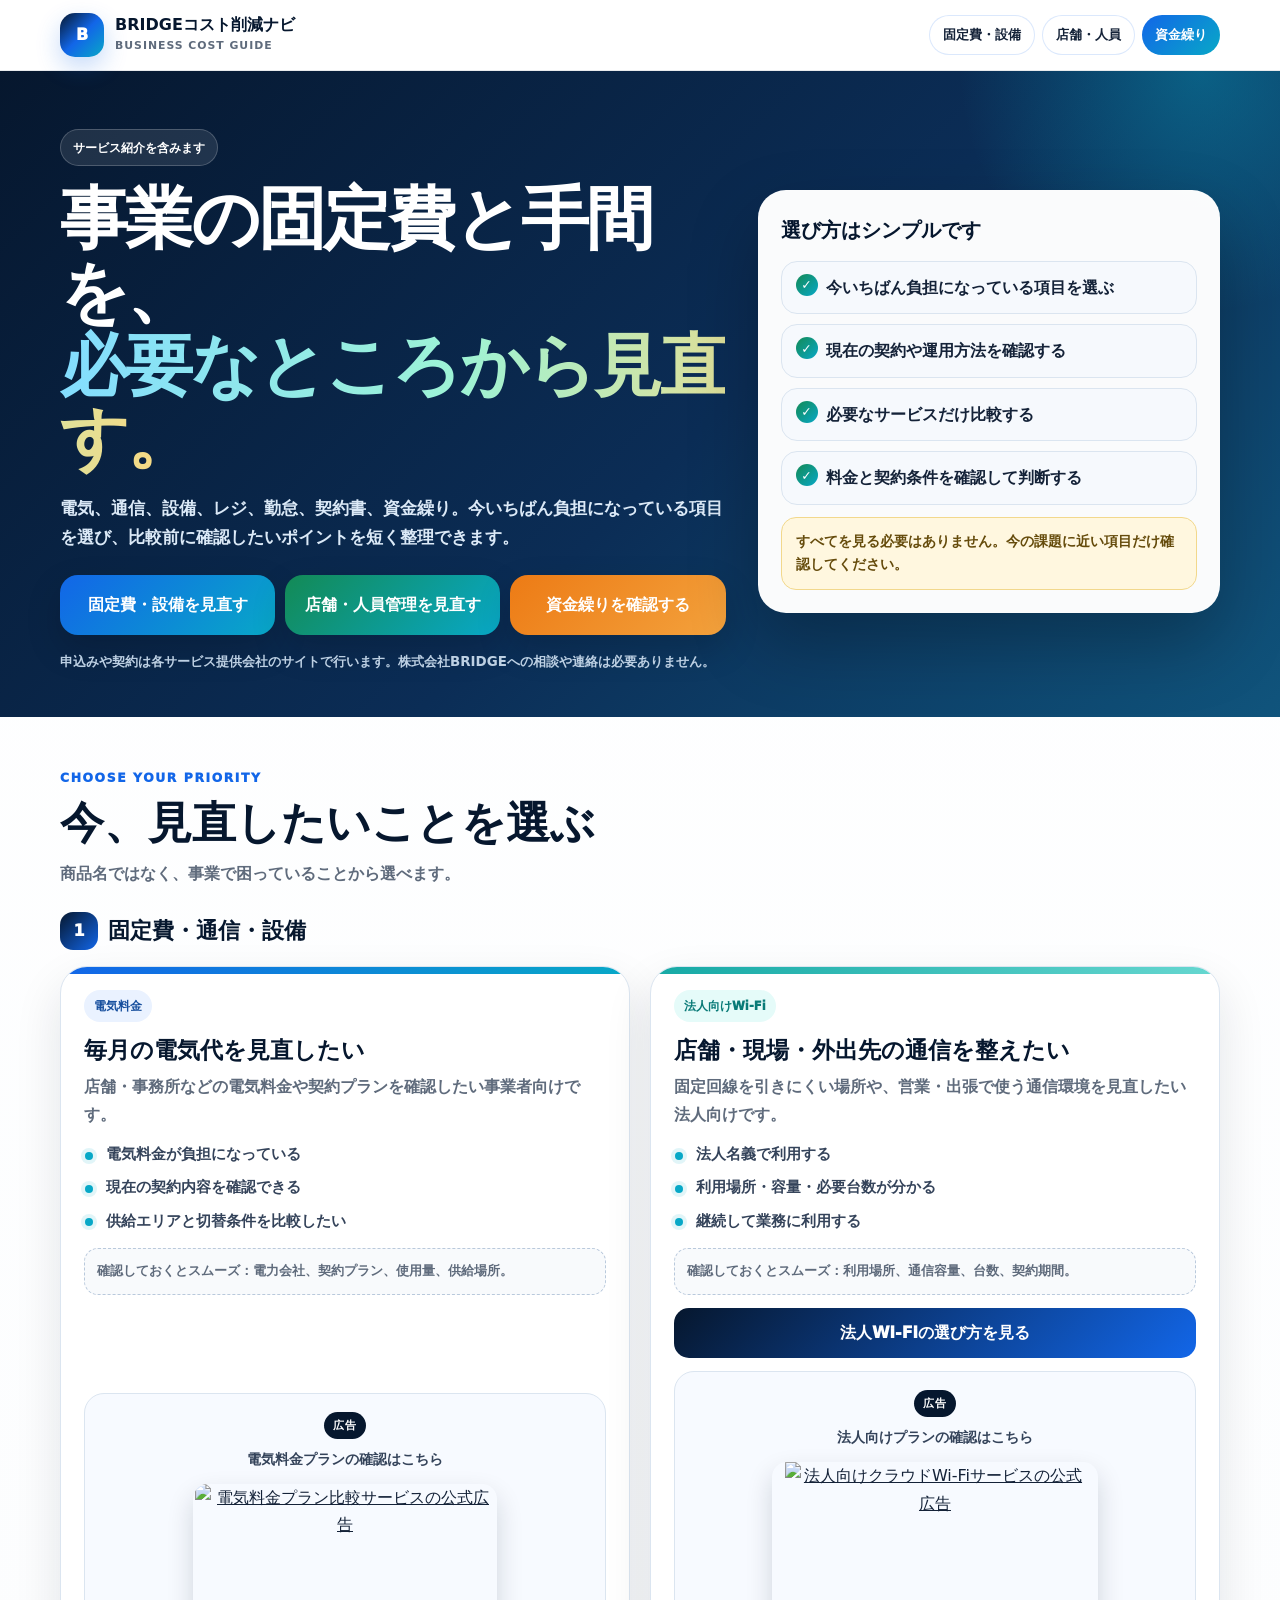
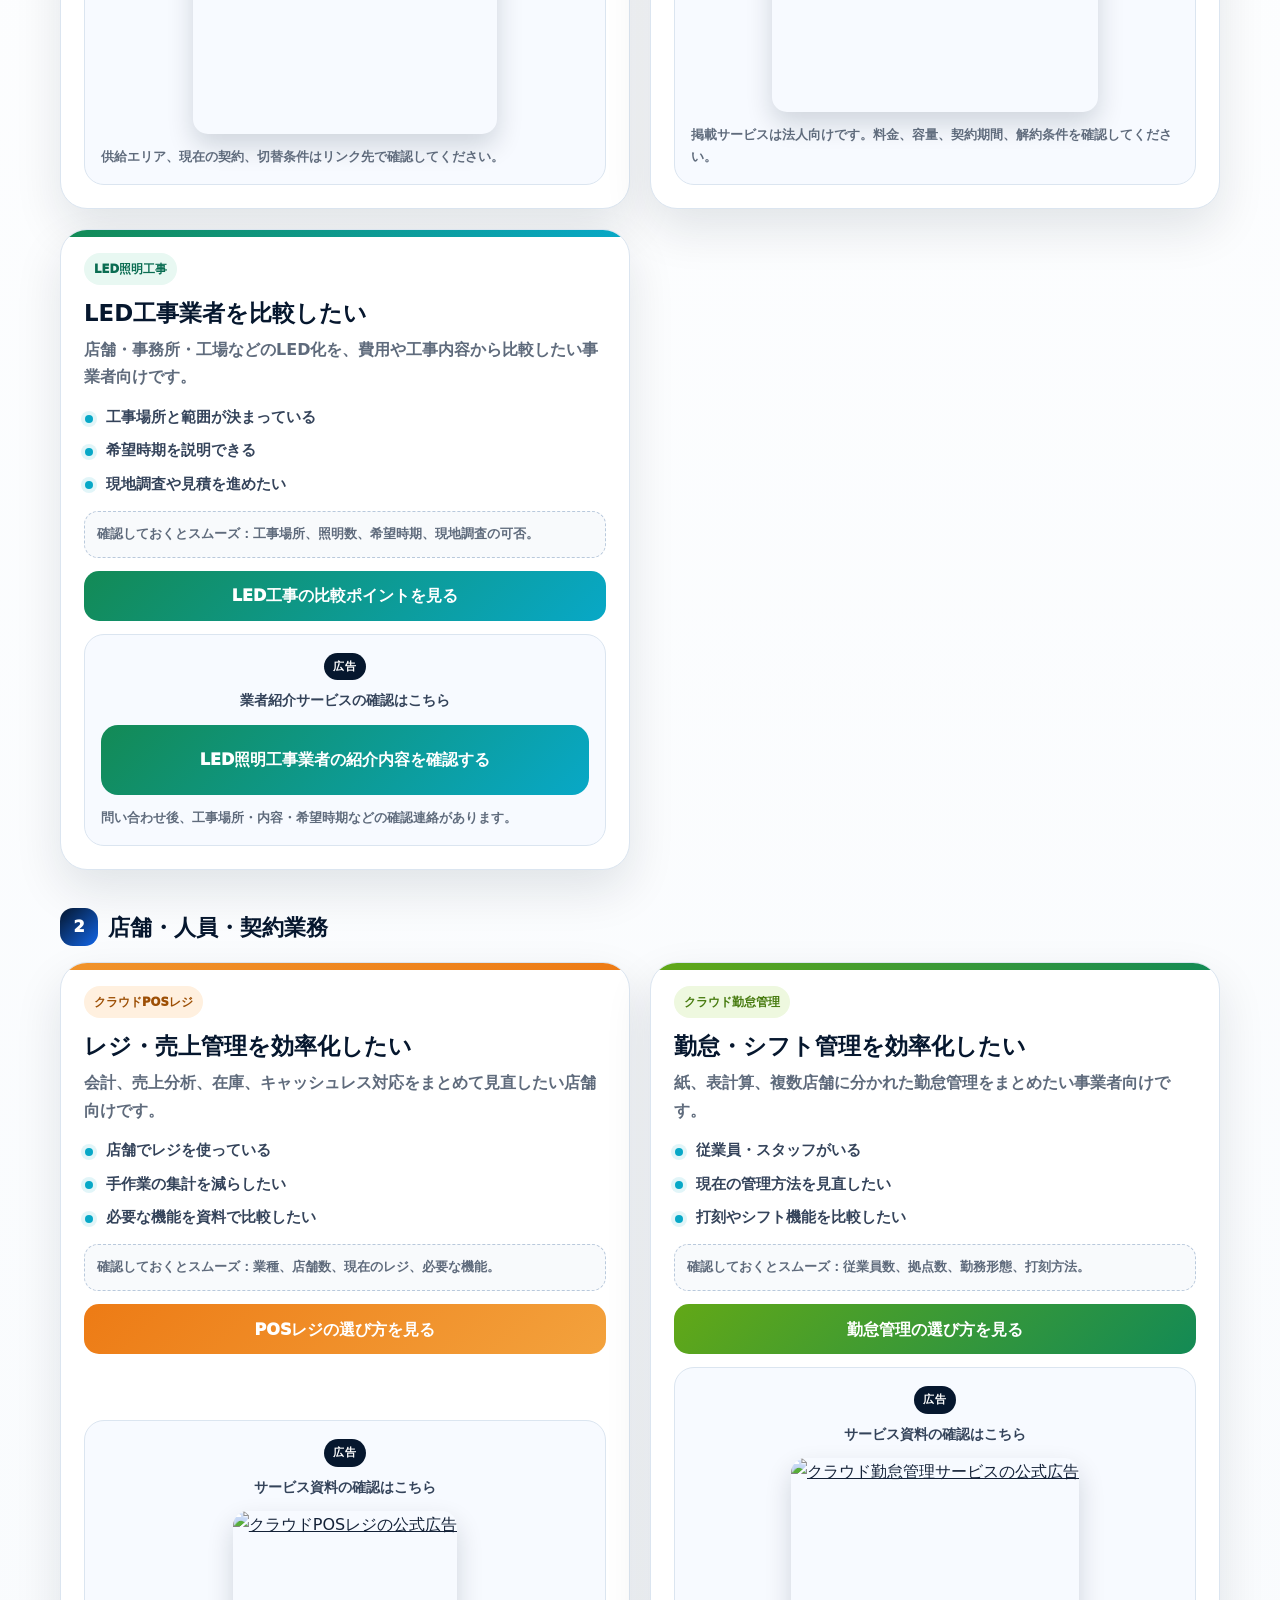
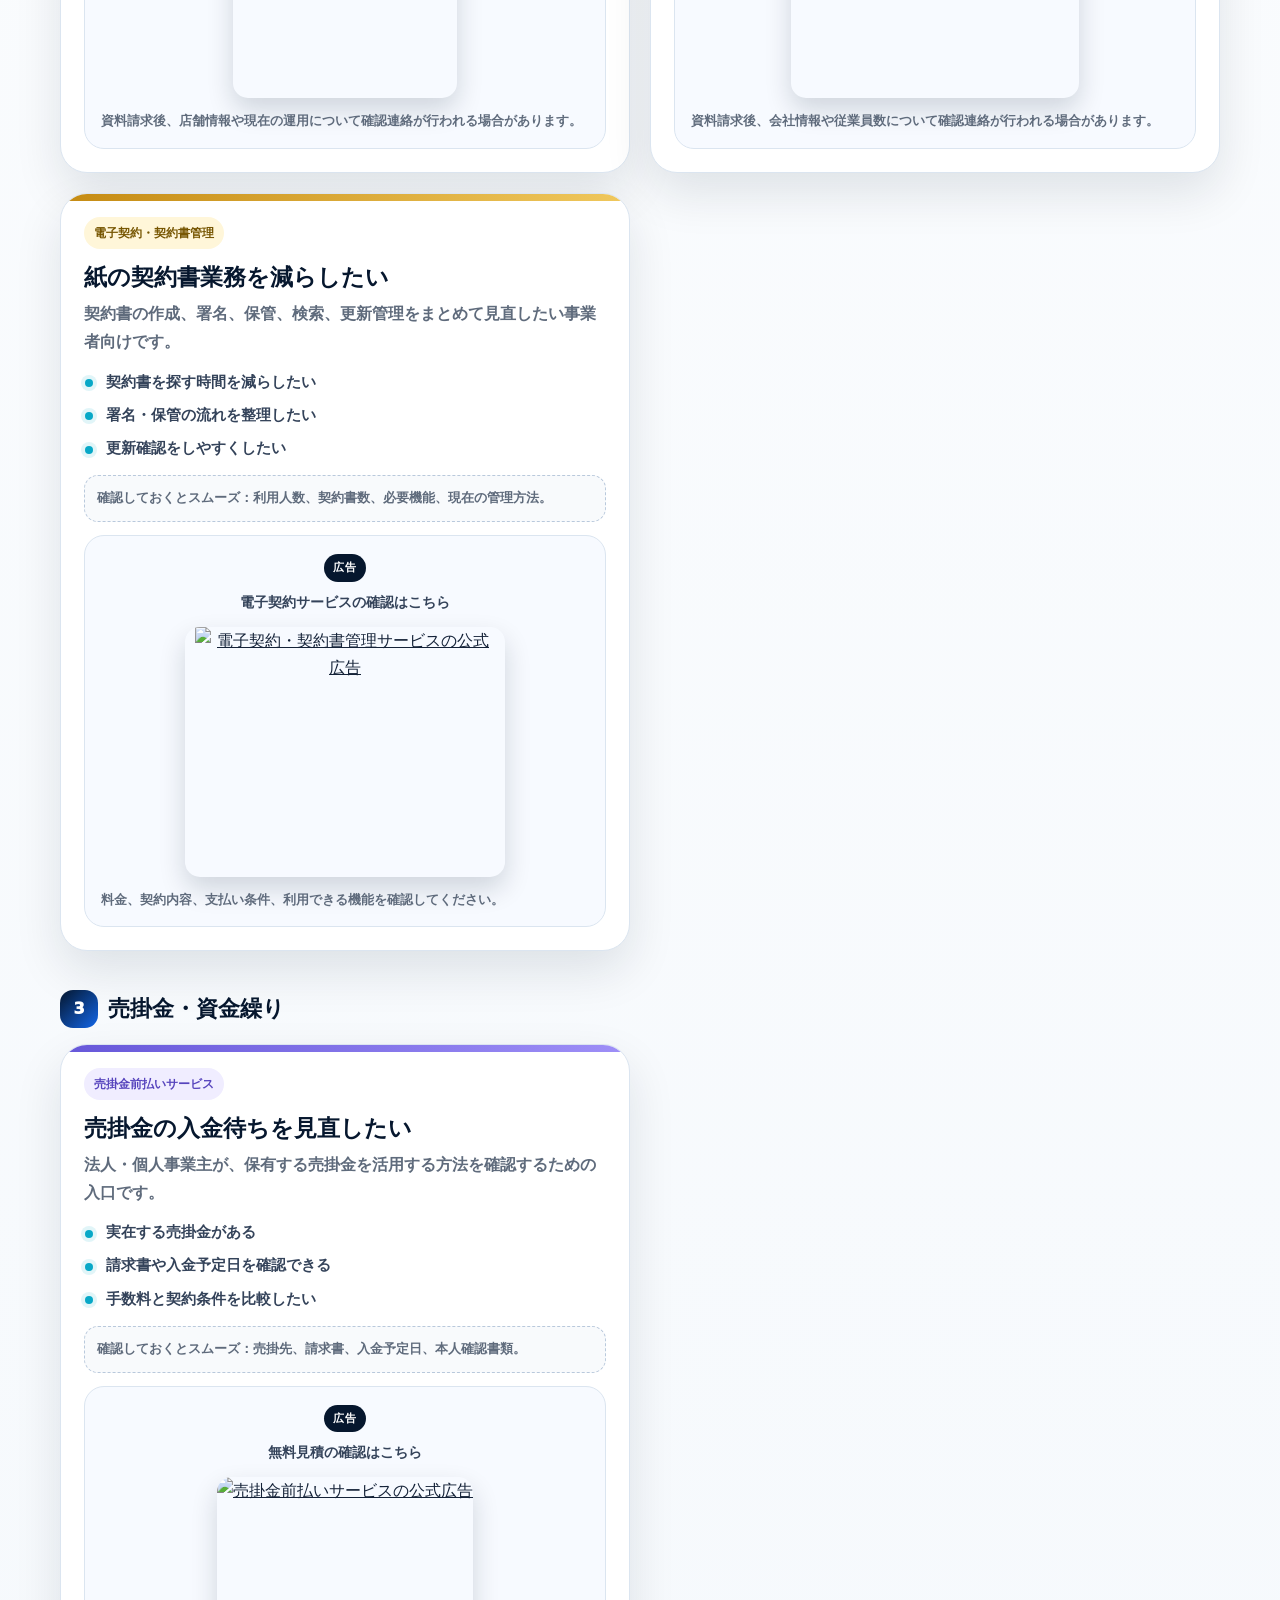
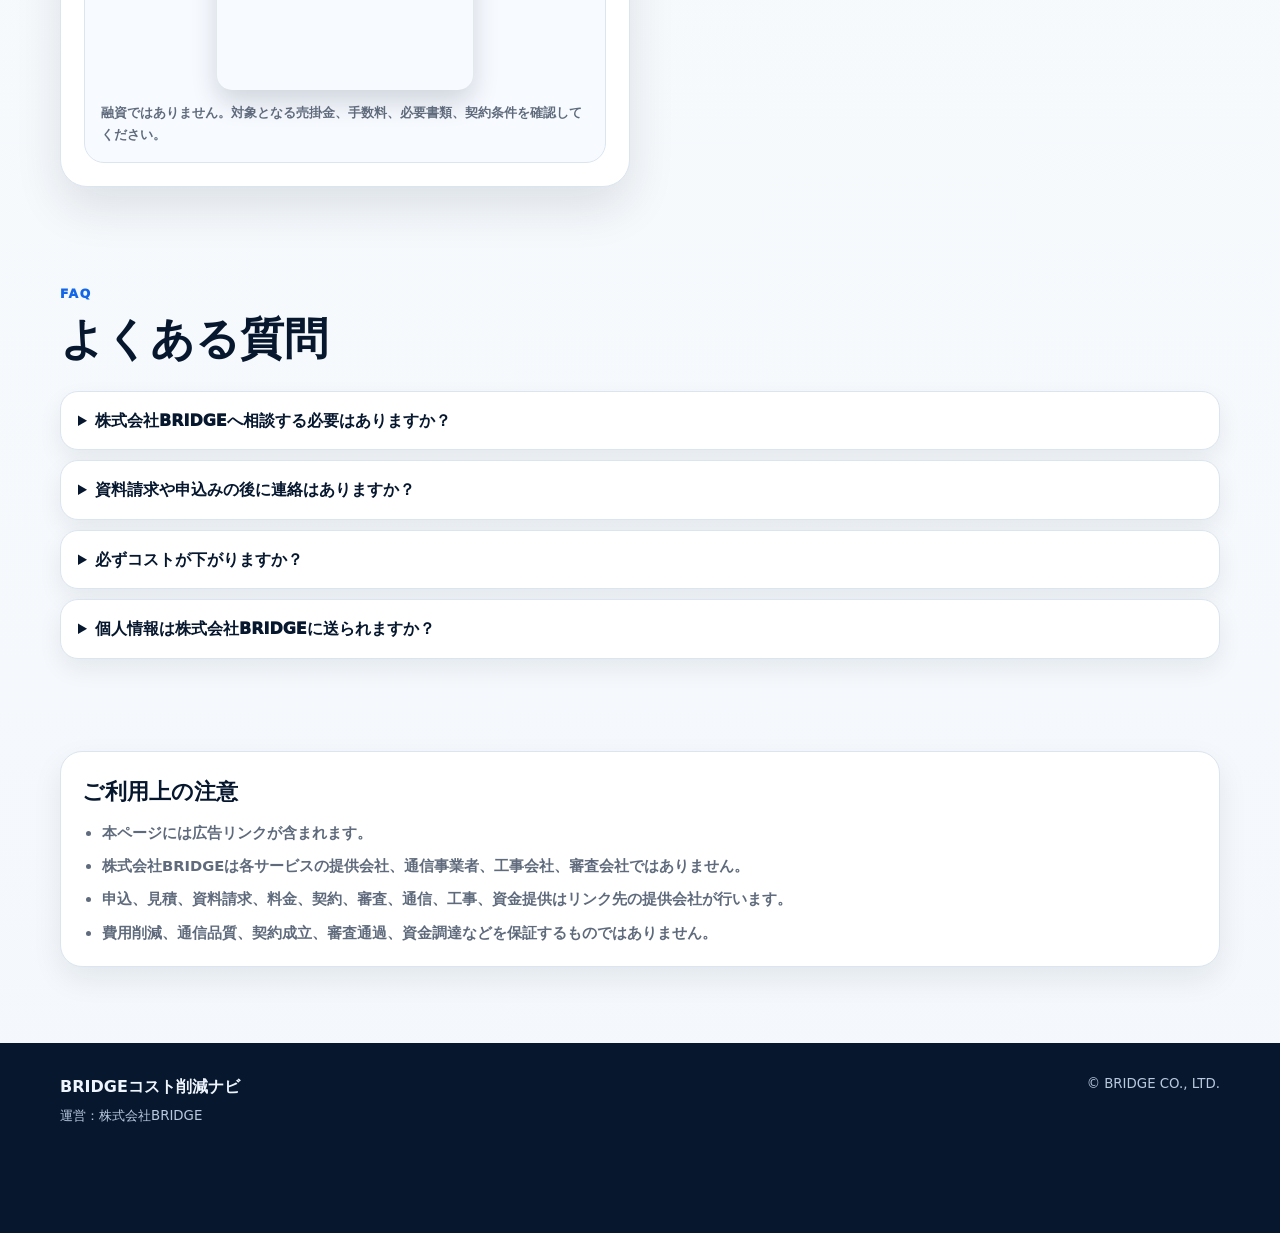
==== commit f6036542: "コスト削減ナビを顧客目線の課題解決型トップへ全面改善" ====
--- a/index.html
+++ b/index.html
@@ -4,9 +4,9 @@
   <meta charset="utf-8">
   <meta name="viewport" content="width=device-width, initial-scale=1">
   <title>BRIDGEコスト削減ナビ｜法人・個人事業主の固定費・業務改善</title>
-  <meta name="description" content="法人・個人事業主向けに、電気料金、法人Wi-Fi、LED工事、POSレジ、勤怠管理、電子契約、売掛金前払いサービスの対象条件と確認先を案内する自己完結型サイトです。">
+  <meta name="description" content="法人・個人事業主向けに、電気料金、法人Wi-Fi、LED工事、POSレジ、勤怠管理、電子契約、売掛金前払いサービスを、今の悩みから選べる案内サイトです。">
   <meta property="og:title" content="BRIDGEコスト削減ナビ｜固定費・通信・店舗運営・契約業務・資金繰り">
-  <meta property="og:description" content="今いちばん改善したい課題を1つ選び、対象条件を確認してから外部サービスへ進めます。">
+  <meta property="og:description" content="今いちばん改善したい課題を選び、確認ポイントを整理してから外部サービスを比較できます。">
   <meta property="og:type" content="website">
   <meta property="og:url" content="https://bridgecoltdhashimoto-commits.github.io/bridge-business-cost-nav/">
   <meta name="twitter:card" content="summary">
@@ -15,223 +15,50 @@
   <link rel="icon" href="icon.svg?v=20260712-5" type="image/svg+xml">
   <link rel="manifest" href="site.webmanifest?v=20260712-5">
   <style>
-    :root{
-      --navy:#06172e;--navy2:#0b2d56;--blue:#1266e8;--cyan:#08a8c7;--teal:#16a9a5;
-      --green:#138a55;--lime:#62a817;--orange:#ed7b15;--violet:#6657d9;--gold:#c58b13;
-      --ink:#142238;--muted:#5f6b7c;--line:#dbe5f0;--soft:#f5f8fc;--white:#fff;
-      --shadow:0 20px 48px rgba(6,23,46,.11);--max:1160px
-    }
-    *{box-sizing:border-box;margin:0;padding:0}
-    html{scroll-behavior:smooth;scroll-padding-top:78px}
-    body{font-family:"Yu Gothic","Hiragino Kaku Gothic ProN","Meiryo",system-ui,sans-serif;color:var(--ink);background:linear-gradient(180deg,#fff 0%,#f4f8fc 100%);line-height:1.72}
-    a{color:inherit}img{display:block;max-width:100%;height:auto}.container{width:min(var(--max),92%);margin:auto}
-    .skip{position:absolute;left:-9999px}.skip:focus{left:8px;top:8px;z-index:9999;background:#fff;padding:10px 14px;border-radius:10px}
-    header{position:sticky;top:0;z-index:1000;background:rgba(255,255,255,.96);backdrop-filter:blur(14px);border-bottom:1px solid rgba(6,23,46,.09)}
-    .header-inner{min-height:70px;display:flex;align-items:center;justify-content:space-between;gap:18px}
-    .brand{display:flex;align-items:center;gap:11px;text-decoration:none;color:var(--navy)}
-    .brand-mark{width:44px;height:44px;border-radius:15px;display:grid;place-items:center;color:#fff;font-weight:1000;background:linear-gradient(135deg,var(--navy),var(--blue),var(--cyan));box-shadow:0 10px 24px rgba(18,102,232,.24)}
-    .brand strong{display:block;line-height:1.2}.brand small{display:block;color:var(--muted);font-size:.68rem;font-weight:900;letter-spacing:.09em;margin-top:3px}
-    .nav{display:flex;gap:7px}.nav a{min-height:40px;display:inline-flex;align-items:center;padding:8px 13px;border-radius:999px;text-decoration:none;font-weight:900;font-size:.82rem;border:1px solid rgba(18,102,232,.15);background:#fff}.nav a:last-child{color:#fff;border:none;background:linear-gradient(135deg,var(--blue),var(--cyan))}
-    .hero{position:relative;overflow:hidden;padding:58px 0 44px;color:#fff;background:linear-gradient(135deg,var(--navy) 0%,var(--navy2) 55%,#10547c 100%)}
-    .hero:before{content:"";position:absolute;width:500px;height:500px;right:-170px;top:-250px;border-radius:50%;background:radial-gradient(circle,rgba(8,168,199,.38),transparent 68%)}
-    .hero-grid{position:relative;z-index:1;display:grid;grid-template-columns:minmax(0,1.18fr) minmax(310px,.82fr);gap:32px;align-items:center}
-    .pr{display:inline-flex;padding:7px 12px;border-radius:999px;background:rgba(255,255,255,.1);border:1px solid rgba(255,255,255,.2);font-size:.78rem;font-weight:1000;margin-bottom:16px}
-    .hero h1{font-size:clamp(2.3rem,5.3vw,4.45rem);line-height:1.08;letter-spacing:-.04em;margin-bottom:18px}.hero h1 span{background:linear-gradient(90deg,#83ddff,#9df3d5,#ffd77c);-webkit-background-clip:text;background-clip:text;color:transparent}
-    .lead{color:#dbe9f7;font-size:1.08rem;font-weight:700;margin-bottom:22px;max-width:760px}
-    .hero-actions{display:grid;grid-template-columns:repeat(3,minmax(0,1fr));gap:10px;max-width:760px}.hero-actions a{min-height:60px;display:flex;align-items:center;justify-content:center;text-align:center;padding:11px;border-radius:18px;text-decoration:none;font-weight:1000;background:rgba(255,255,255,.1);border:1px solid rgba(255,255,255,.2);box-shadow:0 14px 34px rgba(0,0,0,.17)}.hero-actions a:nth-child(1){background:linear-gradient(135deg,var(--blue),var(--cyan));border:none}.hero-actions a:nth-child(2){background:linear-gradient(135deg,var(--green),var(--cyan));border:none}.hero-actions a:nth-child(3){background:linear-gradient(135deg,var(--orange),#f3a23d);border:none}
-    .hero-note{margin-top:15px;color:#bdd0e3;font-size:.84rem;font-weight:700}
-    .hero-panel{background:rgba(255,255,255,.98);color:var(--ink);border-radius:28px;padding:23px;box-shadow:0 30px 68px rgba(0,0,0,.25)}.hero-panel h2{font-size:1.28rem;color:var(--navy);margin-bottom:13px}.check{list-style:none;display:grid;gap:10px}.check li{position:relative;padding:12px 12px 12px 44px;border-radius:16px;background:#f6f9fd;border:1px solid var(--line);font-weight:800}.check li:before{content:"✓";position:absolute;left:14px;top:12px;width:22px;height:22px;display:grid;place-items:center;border-radius:50%;color:#fff;background:linear-gradient(135deg,var(--green),var(--cyan));font-size:.78rem}.caption{margin-top:12px;padding:12px 14px;border-radius:15px;background:#fff7df;border:1px solid #f2d88c;color:#654b0b;font-size:.85rem;font-weight:800}
-    section{padding:46px 0}.section-head{margin-bottom:24px}.eyebrow{display:inline-block;color:var(--blue);font-size:.77rem;font-weight:1000;letter-spacing:.13em;margin-bottom:7px}.section-head h2{font-size:clamp(1.75rem,3.8vw,2.75rem);line-height:1.24;color:var(--navy);margin-bottom:9px}.section-head p{max-width:900px;color:var(--muted);font-weight:700}
-    .gate{background:#eef6ff;border-top:1px solid #d8e6f5;border-bottom:1px solid #d8e6f5}.gate-grid{display:grid;grid-template-columns:repeat(3,minmax(0,1fr));gap:15px}.gate-card{padding:20px;border:1px solid var(--line);border-radius:21px;background:#fff;box-shadow:0 12px 30px rgba(6,23,46,.07)}.gate-card b{display:block;color:var(--navy);font-size:1.04rem;margin-bottom:6px}.gate-card p{color:var(--muted);font-size:.9rem;font-weight:700}.gate-warning{margin-top:15px;padding:13px 15px;border:1px solid #efd397;border-radius:15px;background:#fff8e9;color:#694b08;font-size:.86rem;font-weight:800}
-    .group{margin-bottom:35px}.group:last-child{margin-bottom:0}.group-title{display:flex;align-items:center;gap:10px;margin-bottom:16px}.group-title span{width:38px;height:38px;display:grid;place-items:center;border-radius:13px;color:#fff;font-weight:1000;background:linear-gradient(135deg,var(--navy),var(--blue))}.group-title h3{color:var(--navy);font-size:1.4rem}.grid{display:grid;grid-template-columns:repeat(2,minmax(0,1fr));gap:20px}
-    .card{position:relative;overflow:hidden;display:flex;flex-direction:column;background:#fff;border:1px solid var(--line);border-radius:27px;padding:23px;box-shadow:var(--shadow)}.card:before{content:"";position:absolute;inset:0 0 auto;height:7px;background:linear-gradient(90deg,var(--blue),var(--cyan))}.card.wifi:before{background:linear-gradient(90deg,var(--teal),#66d7d0)}.card.led:before{background:linear-gradient(90deg,var(--green),var(--cyan))}.card.pos:before{background:linear-gradient(90deg,#f0932b,var(--orange))}.card.time:before{background:linear-gradient(90deg,var(--lime),var(--green))}.card.sign:before{background:linear-gradient(90deg,var(--gold),#f0c85d)}.card.cash:before{background:linear-gradient(90deg,var(--violet),#9e8ff7)}
-    .tag{align-self:flex-start;display:inline-flex;padding:6px 10px;border-radius:999px;background:#eaf2ff;color:#174f9e;font-size:.73rem;font-weight:1000;margin-bottom:13px}.wifi .tag{background:#e5fbf9;color:#087a77}.led .tag{background:#e8f8f2;color:#0a6d52}.pos .tag{background:#fff0df;color:#9d4f05}.time .tag{background:#eef8df;color:#477b0f}.sign .tag{background:#fff6d9;color:#765500}.cash .tag{background:#f0edff;color:#5644bd}
-    .card h3{font-size:1.43rem;line-height:1.32;color:var(--navy);margin-bottom:8px}.card>p{color:var(--muted);font-weight:700;margin-bottom:13px}.fit{list-style:none;display:grid;gap:8px;margin-bottom:15px}.fit li{position:relative;padding-left:22px;color:#34435a;font-size:.92rem;font-weight:750}.fit li:before{content:"";position:absolute;left:1px;top:.72em;width:8px;height:8px;border-radius:50%;background:var(--cyan);box-shadow:0 0 0 4px rgba(8,168,199,.12)}
-    .before{margin-bottom:13px;padding:11px 12px;border-radius:14px;background:#f8fafc;border:1px dashed #b9c9dc;color:#42516a;font-size:.83rem;font-weight:800}.guide-link{display:flex;align-items:center;justify-content:center;min-height:50px;margin-bottom:13px;padding:11px 14px;border-radius:15px;color:#fff;text-decoration:none;text-align:center;font-weight:1000;background:linear-gradient(135deg,var(--navy),var(--blue))}.guide-link.green{background:linear-gradient(135deg,var(--green),var(--cyan))}.guide-link.orange{background:linear-gradient(135deg,var(--orange),#f3a23d)}.guide-link.lime{background:linear-gradient(135deg,var(--lime),var(--green))}
-    .adbox{margin-top:auto;background:#f7faff;border:1px solid var(--line);border-radius:20px;padding:16px;text-align:center}.adlabel{display:inline-flex;margin-bottom:9px;padding:4px 9px;border-radius:999px;color:#fff;background:var(--navy);font-size:.7rem;font-weight:1000;letter-spacing:.08em}.instruction{display:block;margin-bottom:12px;color:#34435a;font-size:.87rem;font-weight:900}.banner,.a8-banner a{display:inline-flex!important;justify-content:center;max-width:100%;border-radius:15px;overflow:hidden;box-shadow:0 12px 27px rgba(6,23,46,.16)}.banner img,.a8-banner a img{width:min(300px,100%);height:auto}.led-link{display:flex!important;align-items:center;justify-content:center;min-height:70px;width:100%;padding:14px 16px;border-radius:17px;color:#fff!important;text-decoration:none;background:linear-gradient(135deg,var(--green),var(--cyan));font-weight:1000}.note{margin-top:12px;color:var(--muted);font-size:.79rem;font-weight:700;text-align:left}.important{margin-top:10px;padding:10px 12px;border-radius:14px;background:#fff8e9;border:1px solid #f2d397;color:#6a4a00;font-size:.78rem;font-weight:800;text-align:left}.pixel,.a8-banner>img{position:absolute!important;width:1px!important;height:1px!important;opacity:0!important;pointer-events:none!important}
-    .faq{display:grid;gap:10px}.faq details{background:#fff;border:1px solid var(--line);border-radius:18px;padding:15px 17px;box-shadow:0 10px 24px rgba(6,23,46,.07)}.faq summary{cursor:pointer;color:var(--navy);font-weight:1000}.faq p{padding-top:10px;color:var(--muted);font-weight:700}.notice{background:#fff;border:1px solid var(--line);border-radius:22px;padding:21px;box-shadow:0 12px 30px rgba(6,23,46,.08)}.notice h2{color:var(--navy);font-size:1.35rem;margin-bottom:10px}.notice ul{padding-left:1.25em;display:grid;gap:8px}.notice li{color:var(--muted);font-size:.92rem;font-weight:700}
-    footer{margin-top:30px;background:var(--navy);color:#eef5ff;padding:30px 0 105px}.footer-inner{display:flex;justify-content:space-between;gap:16px;flex-wrap:wrap}footer small{color:#b9c9de}
-    .mobile{position:fixed;left:10px;right:10px;bottom:10px;z-index:1100;display:none;grid-template-columns:repeat(4,1fr);gap:5px;padding:8px;border-radius:20px;background:rgba(255,255,255,.96);border:1px solid var(--line);box-shadow:0 18px 44px rgba(6,23,46,.23);backdrop-filter:blur(12px)}.mobile a{min-height:43px;display:grid;place-items:center;padding:5px 2px;border-radius:13px;text-decoration:none;text-align:center;color:#fff;font-size:.67rem;font-weight:1000;line-height:1.12}.mobile a:nth-child(1){background:linear-gradient(135deg,var(--teal),var(--cyan))}.mobile a:nth-child(2){background:linear-gradient(135deg,var(--green),var(--cyan))}.mobile a:nth-child(3){background:linear-gradient(135deg,var(--orange),#f3a23d)}.mobile a:nth-child(4){background:linear-gradient(135deg,var(--lime),var(--green))}
-    @media(max-width:920px){.hero-grid{grid-template-columns:1fr}.hero-panel{order:-1}.nav{display:none}.grid{grid-template-columns:1fr 1fr}.hero-actions{grid-template-columns:1fr}.gate-grid{grid-template-columns:1fr}}
-    @media(max-width:700px){body{padding-bottom:92px}.hero{padding:30px 0 24px}.hero h1{font-size:2.28rem}.grid{grid-template-columns:1fr}.card{padding:18px;border-radius:22px}.mobile{display:grid}.section-head h2{font-size:1.75rem}}
-    @media(max-width:390px){.mobile{left:6px;right:6px;gap:4px;padding:6px}.mobile a{font-size:.62rem}}
+    :root{--navy:#06172e;--navy2:#0b2d56;--blue:#1266e8;--cyan:#08a8c7;--teal:#16a9a5;--green:#138a55;--lime:#62a817;--orange:#ed7b15;--violet:#6657d9;--gold:#c58b13;--ink:#142238;--muted:#5f6b7c;--line:#dbe5f0;--soft:#f5f8fc;--white:#fff;--shadow:0 20px 48px rgba(6,23,46,.11);--max:1160px}
+    *{box-sizing:border-box;margin:0;padding:0}html{scroll-behavior:smooth;scroll-padding-top:78px}body{font-family:"Yu Gothic","Hiragino Kaku Gothic ProN","Meiryo",system-ui,sans-serif;color:var(--ink);background:linear-gradient(180deg,#fff 0%,#f4f8fc 100%);line-height:1.72}a{color:inherit}img{display:block;max-width:100%;height:auto}.container{width:min(var(--max),92%);margin:auto}.skip{position:absolute;left:-9999px}.skip:focus{left:8px;top:8px;z-index:9999;background:#fff;padding:10px 14px;border-radius:10px}
+    header{position:sticky;top:0;z-index:1000;background:rgba(255,255,255,.96);backdrop-filter:blur(14px);border-bottom:1px solid rgba(6,23,46,.09)}.header-inner{min-height:70px;display:flex;align-items:center;justify-content:space-between;gap:18px}.brand{display:flex;align-items:center;gap:11px;text-decoration:none;color:var(--navy)}.brand-mark{width:44px;height:44px;border-radius:15px;display:grid;place-items:center;color:#fff;font-weight:1000;background:linear-gradient(135deg,var(--navy),var(--blue),var(--cyan));box-shadow:0 10px 24px rgba(18,102,232,.24)}.brand strong{display:block;line-height:1.2}.brand small{display:block;color:var(--muted);font-size:.68rem;font-weight:900;letter-spacing:.09em;margin-top:3px}.nav{display:flex;gap:7px}.nav a{min-height:40px;display:inline-flex;align-items:center;padding:8px 13px;border-radius:999px;text-decoration:none;font-weight:900;font-size:.82rem;border:1px solid rgba(18,102,232,.15);background:#fff}.nav a:last-child{color:#fff;border:none;background:linear-gradient(135deg,var(--blue),var(--cyan))}
+    .hero{position:relative;overflow:hidden;padding:58px 0 44px;color:#fff;background:linear-gradient(135deg,var(--navy) 0%,var(--navy2) 55%,#10547c 100%)}.hero:before{content:"";position:absolute;width:500px;height:500px;right:-170px;top:-250px;border-radius:50%;background:radial-gradient(circle,rgba(8,168,199,.38),transparent 68%)}.hero-grid{position:relative;z-index:1;display:grid;grid-template-columns:minmax(0,1.18fr) minmax(310px,.82fr);gap:32px;align-items:center}.service-note{display:inline-flex;padding:7px 12px;border-radius:999px;background:rgba(255,255,255,.1);border:1px solid rgba(255,255,255,.2);font-size:.78rem;font-weight:900;margin-bottom:16px}.hero h1{font-size:clamp(2.3rem,5.3vw,4.45rem);line-height:1.08;letter-spacing:-.04em;margin-bottom:18px}.hero h1 span{background:linear-gradient(90deg,#83ddff,#9df3d5,#ffd77c);-webkit-background-clip:text;background-clip:text;color:transparent}.lead{color:#dbe9f7;font-size:1.08rem;font-weight:700;margin-bottom:22px;max-width:760px}.hero-actions{display:grid;grid-template-columns:repeat(3,minmax(0,1fr));gap:10px;max-width:760px}.hero-actions a{min-height:60px;display:flex;align-items:center;justify-content:center;text-align:center;padding:11px;border-radius:18px;text-decoration:none;font-weight:1000;background:rgba(255,255,255,.1);border:1px solid rgba(255,255,255,.2);box-shadow:0 14px 34px rgba(0,0,0,.17)}.hero-actions a:nth-child(1){background:linear-gradient(135deg,var(--blue),var(--cyan));border:none}.hero-actions a:nth-child(2){background:linear-gradient(135deg,var(--green),var(--cyan));border:none}.hero-actions a:nth-child(3){background:linear-gradient(135deg,var(--orange),#f3a23d);border:none}.hero-note{margin-top:15px;color:#bdd0e3;font-size:.84rem;font-weight:700}.hero-panel{background:rgba(255,255,255,.98);color:var(--ink);border-radius:28px;padding:23px;box-shadow:0 30px 68px rgba(0,0,0,.25)}.hero-panel h2{font-size:1.28rem;color:var(--navy);margin-bottom:13px}.check{list-style:none;display:grid;gap:10px}.check li{position:relative;padding:12px 12px 12px 44px;border-radius:16px;background:#f6f9fd;border:1px solid var(--line);font-weight:800}.check li:before{content:"✓";position:absolute;left:14px;top:12px;width:22px;height:22px;display:grid;place-items:center;border-radius:50%;color:#fff;background:linear-gradient(135deg,var(--green),var(--cyan));font-size:.78rem}.caption{margin-top:12px;padding:12px 14px;border-radius:15px;background:#fff7df;border:1px solid #f2d88c;color:#654b0b;font-size:.85rem;font-weight:800}
+    section{padding:46px 0}.section-head{margin-bottom:24px}.eyebrow{display:inline-block;color:var(--blue);font-size:.77rem;font-weight:1000;letter-spacing:.13em;margin-bottom:7px}.section-head h2{font-size:clamp(1.75rem,3.8vw,2.75rem);line-height:1.24;color:var(--navy);margin-bottom:9px}.section-head p{max-width:900px;color:var(--muted);font-weight:700}.group{margin-bottom:38px}.group:last-child{margin-bottom:0}.group-title{display:flex;align-items:center;gap:10px;margin-bottom:16px}.group-title span{width:38px;height:38px;display:grid;place-items:center;border-radius:13px;color:#fff;font-weight:1000;background:linear-gradient(135deg,var(--navy),var(--blue))}.group-title h3{color:var(--navy);font-size:1.4rem}.grid{display:grid;grid-template-columns:repeat(2,minmax(0,1fr));gap:20px}.card{position:relative;overflow:hidden;display:flex;flex-direction:column;background:#fff;border:1px solid var(--line);border-radius:27px;padding:23px;box-shadow:var(--shadow)}.card:before{content:"";position:absolute;inset:0 0 auto;height:7px;background:linear-gradient(90deg,var(--blue),var(--cyan))}.card.wifi:before{background:linear-gradient(90deg,var(--teal),#66d7d0)}.card.led:before{background:linear-gradient(90deg,var(--green),var(--cyan))}.card.pos:before{background:linear-gradient(90deg,#f0932b,var(--orange))}.card.time:before{background:linear-gradient(90deg,var(--lime),var(--green))}.card.sign:before{background:linear-gradient(90deg,var(--gold),#f0c85d)}.card.cash:before{background:linear-gradient(90deg,var(--violet),#9e8ff7)}.tag{align-self:flex-start;display:inline-flex;padding:6px 10px;border-radius:999px;background:#eaf2ff;color:#174f9e;font-size:.73rem;font-weight:1000;margin-bottom:13px}.wifi .tag{background:#e5fbf9;color:#087a77}.led .tag{background:#e8f8f2;color:#0a6d52}.pos .tag{background:#fff0df;color:#9d4f05}.time .tag{background:#eef8df;color:#477b0f}.sign .tag{background:#fff6d9;color:#765500}.cash .tag{background:#f0edff;color:#5644bd}.card h3{font-size:1.43rem;line-height:1.32;color:var(--navy);margin-bottom:8px}.card>p{color:var(--muted);font-weight:700;margin-bottom:13px}.fit{list-style:none;display:grid;gap:8px;margin-bottom:15px}.fit li{position:relative;padding-left:22px;color:#34435a;font-size:.92rem;font-weight:750}.fit li:before{content:"";position:absolute;left:1px;top:.72em;width:8px;height:8px;border-radius:50%;background:var(--cyan);box-shadow:0 0 0 4px rgba(8,168,199,.12)}.before{margin-bottom:13px;padding:11px 12px;border-radius:14px;background:#f8fafc;border:1px dashed #b9c9dc;color:#42516a;font-size:.83rem;font-weight:800}.guide-link{display:flex;align-items:center;justify-content:center;min-height:50px;margin-bottom:13px;padding:11px 14px;border-radius:15px;color:#fff;text-decoration:none;text-align:center;font-weight:1000;background:linear-gradient(135deg,var(--navy),var(--blue))}.guide-link.green{background:linear-gradient(135deg,var(--green),var(--cyan))}.guide-link.orange{background:linear-gradient(135deg,var(--orange),#f3a23d)}.guide-link.lime{background:linear-gradient(135deg,var(--lime),var(--green))}.adbox{margin-top:auto;background:#f7faff;border:1px solid var(--line);border-radius:20px;padding:16px;text-align:center}.adlabel{display:inline-flex;margin-bottom:9px;padding:4px 9px;border-radius:999px;color:#fff;background:var(--navy);font-size:.7rem;font-weight:1000;letter-spacing:.08em}.instruction{display:block;margin-bottom:12px;color:#34435a;font-size:.87rem;font-weight:900}.banner,.a8-banner a{display:inline-flex!important;justify-content:center;max-width:100%;border-radius:15px;overflow:hidden;box-shadow:0 12px 27px rgba(6,23,46,.16)}.banner img,.a8-banner a img{width:min(300px,100%);height:auto}.led-link{display:flex!important;align-items:center;justify-content:center;min-height:70px;width:100%;padding:14px 16px;border-radius:17px;color:#fff!important;text-decoration:none;background:linear-gradient(135deg,var(--green),var(--cyan));font-weight:1000}.note{margin-top:12px;color:var(--muted);font-size:.79rem;font-weight:700;text-align:left}.pixel,.a8-banner>img{position:absolute!important;width:1px!important;height:1px!important;opacity:0!important;pointer-events:none!important}
+    .faq{display:grid;gap:10px}.faq details{background:#fff;border:1px solid var(--line);border-radius:18px;padding:15px 17px;box-shadow:0 10px 24px rgba(6,23,46,.07)}.faq summary{cursor:pointer;color:var(--navy);font-weight:1000}.faq p{padding-top:10px;color:var(--muted);font-weight:700}.notice{background:#fff;border:1px solid var(--line);border-radius:22px;padding:21px;box-shadow:0 12px 30px rgba(6,23,46,.08)}.notice h2{color:var(--navy);font-size:1.35rem;margin-bottom:10px}.notice ul{padding-left:1.25em;display:grid;gap:8px}.notice li{color:var(--muted);font-size:.92rem;font-weight:700}footer{margin-top:30px;background:var(--navy);color:#eef5ff;padding:30px 0 105px}.footer-inner{display:flex;justify-content:space-between;gap:16px;flex-wrap:wrap}footer small{color:#b9c9de}.mobile{position:fixed;left:10px;right:10px;bottom:10px;z-index:1100;display:none;grid-template-columns:repeat(4,1fr);gap:5px;padding:8px;border-radius:20px;background:rgba(255,255,255,.96);border:1px solid var(--line);box-shadow:0 18px 44px rgba(6,23,46,.23);backdrop-filter:blur(12px)}.mobile a{min-height:44px;display:grid;place-items:center;padding:5px 2px;border-radius:13px;text-decoration:none;text-align:center;color:#fff;font-size:.68rem;font-weight:1000;line-height:1.12}.mobile a:nth-child(1){background:linear-gradient(135deg,var(--teal),var(--cyan))}.mobile a:nth-child(2){background:linear-gradient(135deg,var(--green),var(--cyan))}.mobile a:nth-child(3){background:linear-gradient(135deg,var(--orange),#f3a23d)}.mobile a:nth-child(4){background:linear-gradient(135deg,var(--lime),var(--green))}
+    @media(max-width:920px){.hero-grid{grid-template-columns:1fr}.hero-panel{order:-1}.nav{display:none}.grid{grid-template-columns:1fr 1fr}.hero-actions{grid-template-columns:1fr}.mobile{display:grid}}@media(max-width:700px){body{padding-bottom:90px}.hero{padding:32px 0 27px}.hero h1{font-size:2.3rem}.grid{grid-template-columns:1fr}.card{padding:18px;border-radius:22px}.section-head h2{font-size:1.78rem}}
   </style>
 </head>
 <body>
 <a class="skip" href="#main">本文へ移動</a>
-<header>
-  <div class="container header-inner">
-    <a class="brand" href="./"><span class="brand-mark">B</span><span><strong>BRIDGEコスト削減ナビ</strong><small>BUSINESS COST GUIDE</small></span></a>
-    <nav class="nav" aria-label="ページ内メニュー"><a href="#gate">進む前の確認</a><a href="#choose">目的別に選ぶ</a><a href="#choose">確認先を見る</a></nav>
-  </div>
-</header>
+<header><div class="container header-inner"><a class="brand" href="./"><span class="brand-mark">B</span><span><strong>BRIDGEコスト削減ナビ</strong><small>BUSINESS COST GUIDE</small></span></a><nav class="nav"><a href="#running-cost">固定費・設備</a><a href="#operations">店舗・人員</a><a href="#cashflow">資金繰り</a></nav></div></header>
 
 <main id="main">
-  <section class="hero">
-    <div class="container hero-grid">
-      <div>
-        <span class="pr">PR｜アフィリエイト広告を含みます</span>
-        <h1>事業の固定費と運営負担、<br><span>必要な1項目から見直す。</span></h1>
-        <p class="lead">電気料金、通信、LED工事、POSレジ、勤怠管理、電子契約、資金繰り。広告を順番に押すのではなく、今いちばん困っている項目を1つ選び、対象条件を確認してから公式サービスへ進みます。</p>
-        <div class="hero-actions"><a href="#running-cost">固定費・通信</a><a href="#operations">店舗・業務改善</a><a href="#cashflow">資金繰り</a></div>
-        <p class="hero-note">株式会社BRIDGEへの電話・LINE・相談は不要です。申込、資料請求、見積、契約はリンク先の提供会社で行われます。</p>
-      </div>
-      <aside class="hero-panel">
-        <h2>成果につながりやすい確認順序</h2>
-        <ul class="check"><li>今すぐ改善したい課題を1つ選ぶ</li><li>対象者・必要情報・成果条件を確認する</li><li>提供会社からの確認連絡に対応できるか確認する</li><li>実際に利用・導入する意思がある場合だけ進む</li></ul>
-        <div class="caption">代表者本人や動作確認目的の広告クリックは行わず、ページ表示のみで確認してください。</div>
-      </aside>
-    </div>
-  </section>
+  <section class="hero"><div class="container hero-grid"><div><span class="service-note">サービス紹介を含みます</span><h1>事業の固定費と手間を、<br><span>必要なところから見直す。</span></h1><p class="lead">電気、通信、設備、レジ、勤怠、契約書、資金繰り。今いちばん負担になっている項目を選び、比較前に確認したいポイントを短く整理できます。</p><div class="hero-actions"><a href="#running-cost">固定費・設備を見直す</a><a href="#operations">店舗・人員管理を見直す</a><a href="#cashflow">資金繰りを確認する</a></div><p class="hero-note">申込みや契約は各サービス提供会社のサイトで行います。株式会社BRIDGEへの相談や連絡は必要ありません。</p></div><aside class="hero-panel"><h2>選び方はシンプルです</h2><ul class="check"><li>今いちばん負担になっている項目を選ぶ</li><li>現在の契約や運用方法を確認する</li><li>必要なサービスだけ比較する</li><li>料金と契約条件を確認して判断する</li></ul><div class="caption">すべてを見る必要はありません。今の課題に近い項目だけ確認してください。</div></aside></div></section>
 
-  <section id="gate" class="gate">
-    <div class="container">
-      <div class="section-head"><span class="eyebrow">BEFORE CLICK</span><h2>A8広告へ進む前に3点を確認</h2><p>クリック数を増やすことではなく、申込み・契約・利用開始まで進む可能性がある訪問者を送ることが重要です。</p></div>
-      <div class="gate-grid">
-        <div class="gate-card"><b>課題が具体的</b><p>電気代、通信、工事、レジ、勤怠、契約書、売掛金のうち、解決したい課題が決まっています。</p></div>
-        <div class="gate-card"><b>必要情報を用意できる</b><p>会社情報、店舗情報、現在の契約、従業員数、工事場所、売掛金資料などを確認できます。</p></div>
-        <div class="gate-card"><b>提供会社の確認に対応できる</b><p>案件によっては申込み後に電話・メール等の確認があります。対応可能な場合だけ進みます。</p></div>
-      </div>
-      <p class="gate-warning">情報収集だけで複数案件を連続クリックすると、A8のクリック数は増えても成果にはつながりません。目的に合う1件だけを確認してください。</p>
-    </div>
-  </section>
+  <section id="choose"><div class="container"><div class="section-head"><span class="eyebrow">CHOOSE YOUR PRIORITY</span><h2>今、見直したいことを選ぶ</h2><p>商品名ではなく、事業で困っていることから選べます。</p></div>
 
-  <section id="choose">
-    <div class="container">
-      <div class="section-head"><span class="eyebrow">CHOOSE ONE PURPOSE</span><h2>今いちばん優先する項目を1つ選ぶ</h2><p>専用ページがある項目は、まず対象条件を確認してから公式サービスへ進めます。</p></div>
+    <div id="running-cost" class="group"><div class="group-title"><span>1</span><h3>固定費・通信・設備</h3></div><div class="grid">
+      <article id="electric" class="card"><span class="tag">電気料金</span><h3>毎月の電気代を見直したい</h3><p>店舗・事務所などの電気料金や契約プランを確認したい事業者向けです。</p><ul class="fit"><li>電気料金が負担になっている</li><li>現在の契約内容を確認できる</li><li>供給エリアと切替条件を比較したい</li></ul><p class="before">確認しておくとスムーズ：電力会社、契約プラン、使用量、供給場所。</p><div class="adbox"><span class="adlabel">広告</span><span class="instruction">電気料金プランの確認はこちら</span><a class="banner" href="https://px.a8.net/svt/ejp?a8mat=4B7XX5+8G8IWI+3SPO+TU8U9" rel="nofollow sponsored"><img width="300" height="250" alt="電気料金プラン比較サービスの公式広告" src="https://www22.a8.net/svt/bgt?aid=260711033511&wid=001&eno=01&mid=s00000017718005012000&mc=1"></a><img class="pixel" width="1" height="1" src="https://www19.a8.net/0.gif?a8mat=4B7XX5+8G8IWI+3SPO+TU8U9" alt=""><p class="note">供給エリア、現在の契約、切替条件はリンク先で確認してください。</p></div></article>
 
-      <div id="running-cost" class="group">
-        <div class="group-title"><span>1</span><h3>固定費・通信・設備を見直す</h3></div>
-        <div class="grid">
-          <article id="electric" class="card">
-            <span class="tag">PR｜電気料金見直し</span><h3>毎月の電気代を見直したい</h3>
-            <p>店舗・事務所などの電気料金や契約プランを確認したい事業者向けです。</p>
-            <ul class="fit"><li>電気料金が負担になっている</li><li>現在の契約内容を確認できる</li><li>供給エリアと切替条件を確認したい</li></ul>
-            <p class="before">用意する情報：現在の電力会社、契約プラン、使用量、供給場所。</p>
-            <div class="adbox"><span class="adlabel">広告</span><span class="instruction">公式バナーから料金比較の条件を確認</span>
-              <a class="banner" href="https://px.a8.net/svt/ejp?a8mat=4B7XX5+8G8IWI+3SPO+TU8U9" rel="nofollow sponsored"><img width="300" height="250" alt="電気料金プラン比較サービスの公式広告" src="https://www22.a8.net/svt/bgt?aid=260711033511&wid=001&eno=01&mid=s00000017718005012000&mc=1"></a>
-              <img class="pixel" width="1" height="1" src="https://www19.a8.net/0.gif?a8mat=4B7XX5+8G8IWI+3SPO+TU8U9" alt="">
-              <p class="note">法人・個人とも対象です。供給エリア、現在の契約、切替条件はリンク先で確認してください。</p>
-            </div>
-          </article>
+      <article id="wifi" class="card wifi"><span class="tag">法人向けWi-Fi</span><h3>店舗・現場・外出先の通信を整えたい</h3><p>固定回線を引きにくい場所や、営業・出張で使う通信環境を見直したい法人向けです。</p><ul class="fit"><li>法人名義で利用する</li><li>利用場所・容量・必要台数が分かる</li><li>継続して業務に利用する</li></ul><p class="before">確認しておくとスムーズ：利用場所、通信容量、台数、契約期間。</p><a class="guide-link" href="business-wifi-guide.html">法人Wi-Fiの選び方を見る</a><div class="adbox"><span class="adlabel">広告</span><span class="instruction">法人向けプランの確認はこちら</span><div class="a8-banner"><a href="https://px.a8.net/svt/ejp?a8mat=4B7YP7+43NISY+5IK2+BXB8X" rel="nofollow"><img border="0" width="300" height="250" alt="法人向けクラウドWi-Fiサービスの公式広告" src="https://www22.a8.net/svt/bgt?aid=260712043248&wid=001&eno=01&mid=s00000025733002003000&mc=1"></a><img border="0" width="1" height="1" src="https://www17.a8.net/0.gif?a8mat=4B7YP7+43NISY+5IK2+BXB8X" alt=""></div><p class="note">掲載サービスは法人向けです。料金、容量、契約期間、解約条件を確認してください。</p></div></article>
 
-          <article id="wifi" class="card wifi">
-            <span class="tag">PR｜法人向けクラウドWi-Fi</span><h3>店舗・現場・外出先の通信を整えたい</h3>
-            <p>法人名義で、業務用ポケット型Wi-Fiを具体的に利用したい事業者向けです。</p>
-            <ul class="fit"><li>法人として申し込む</li><li>利用場所・容量・必要台数が分かる</li><li>端末受取後も継続利用する</li></ul>
-            <p class="before">成果条件：新規法人が申込み後60日以内に端末を受け取り、1か月以上継続利用。</p>
-            <a class="guide-link" href="business-wifi-guide.html">30秒で対象条件を確認する</a>
-            <div class="adbox"><span class="adlabel">広告</span><span class="instruction">対象条件を確認済みの方はこちら</span>
-              <div class="a8-banner"><a href="https://px.a8.net/svt/ejp?a8mat=4B7YP7+43NISY+5IK2+BXB8X" rel="nofollow"><img border="0" width="300" height="250" alt="法人向けクラウドWi-Fiサービスの公式広告" src="https://www22.a8.net/svt/bgt?aid=260712043248&wid=001&eno=01&mid=s00000025733002003000&mc=1"></a><img border="0" width="1" height="1" src="https://www17.a8.net/0.gif?a8mat=4B7YP7+43NISY+5IK2+BXB8X" alt=""></div>
-              <p class="note">個人からの申込みは成果対象外です。料金、容量、契約期間、解約条件は公式サイトで確認してください。</p>
-            </div>
-          </article>
+      <article id="led" class="card led"><span class="tag">LED照明工事</span><h3>LED工事業者を比較したい</h3><p>店舗・事務所・工場などのLED化を、費用や工事内容から比較したい事業者向けです。</p><ul class="fit"><li>工事場所と範囲が決まっている</li><li>希望時期を説明できる</li><li>現地調査や見積を進めたい</li></ul><p class="before">確認しておくとスムーズ：工事場所、照明数、希望時期、現地調査の可否。</p><a class="guide-link green" href="led-guide.html">LED工事の比較ポイントを見る</a><div class="adbox"><span class="adlabel">広告</span><span class="instruction">業者紹介サービスの確認はこちら</span><a class="led-link" href="https://px.a8.net/svt/ejp?a8mat=4B7XX5+8GTYIA+2LHA+1TK94Y" rel="nofollow sponsored">LED照明工事業者の紹介内容を確認する</a><img class="pixel" width="1" height="1" src="https://www17.a8.net/0.gif?a8mat=4B7XX5+8GTYIA+2LHA+1TK94Y" alt=""><p class="note">問い合わせ後、工事場所・内容・希望時期などの確認連絡があります。</p></div></article>
+    </div></div>
 
-          <article id="led" class="card led">
-            <span class="tag">PR｜LED照明工事業者比較</span><h3>LED工事業者を比較したい</h3>
-            <p>店舗・事務所・工場などのLED照明工事を具体的に検討している事業者向けです。</p>
-            <ul class="fit"><li>工事場所と範囲が決まっている</li><li>希望時期を説明できる</li><li>確認連絡に対応できる</li></ul>
-            <p class="before">用意する情報：工事場所、照明数、希望時期、現地調査の可否。</p>
-            <a class="guide-link green" href="led-guide.html">工事前の対象条件を確認する</a>
-            <div class="adbox"><span class="adlabel">広告</span><span class="instruction">工事予定が具体的な方はこちら</span>
-              <a class="led-link" href="https://px.a8.net/svt/ejp?a8mat=4B7XX5+8GTYIA+2LHA+1TK94Y" rel="nofollow sponsored">LED照明工事業者の紹介条件を確認する</a>
-              <img class="pixel" width="1" height="1" src="https://www17.a8.net/0.gif?a8mat=4B7XX5+8GTYIA+2LHA+1TK94Y" alt="">
-              <p class="note">問い合わせ後、業者または運営会社から連絡があります。実際に工事を検討している場合のみ進んでください。</p>
-            </div>
-          </article>
-        </div>
-      </div>
+    <div id="operations" class="group"><div class="group-title"><span>2</span><h3>店舗・人員・契約業務</h3></div><div class="grid">
+      <article id="pos" class="card pos"><span class="tag">クラウドPOSレジ</span><h3>レジ・売上管理を効率化したい</h3><p>会計、売上分析、在庫、キャッシュレス対応をまとめて見直したい店舗向けです。</p><ul class="fit"><li>店舗でレジを使っている</li><li>手作業の集計を減らしたい</li><li>必要な機能を資料で比較したい</li></ul><p class="before">確認しておくとスムーズ：業種、店舗数、現在のレジ、必要な機能。</p><a class="guide-link orange" href="pos-guide.html">POSレジの選び方を見る</a><div class="adbox"><span class="adlabel">広告</span><span class="instruction">サービス資料の確認はこちら</span><div class="a8-banner"><a href="https://px.a8.net/svt/ejp?a8mat=4B7YP5+CCQTO2+4Z10+5ZU29" rel="nofollow"><img border="0" width="300" height="250" alt="クラウドPOSレジの公式広告" src="https://www27.a8.net/svt/bgt?aid=260712041747&wid=001&eno=01&mid=s00000023202001007000&mc=1"></a><img border="0" width="1" height="1" src="https://www19.a8.net/0.gif?a8mat=4B7YP5+CCQTO2+4Z10+5ZU29" alt=""></div><p class="note">資料請求後、店舗情報や現在の運用について確認連絡が行われる場合があります。</p></div></article>
 
-      <div id="operations" class="group">
-        <div class="group-title"><span>2</span><h3>店舗・人員・契約業務を改善する</h3></div>
-        <div class="grid">
-          <article id="pos" class="card pos">
-            <span class="tag">PR｜クラウドPOSレジ</span><h3>レジ・売上管理を効率化したい</h3>
-            <p>店舗の会計、売上分析、在庫・キャッシュレス対応をまとめて見直したい事業者向けです。</p>
-            <ul class="fit"><li>店舗でレジを実際に使う</li><li>現在の課題が具体的</li><li>資料請求後の確認に対応できる</li></ul>
-            <p class="before">用意する情報：業種、店舗数、現在のレジ、必要な機能。</p>
-            <a class="guide-link orange" href="pos-guide.html">POS導入前の対象条件を確認する</a>
-            <div class="adbox"><span class="adlabel">広告</span><span class="instruction">対象条件を確認済みの方はこちら</span>
-              <div class="a8-banner"><a href="https://px.a8.net/svt/ejp?a8mat=4B7YP5+CCQTO2+4Z10+5ZU29" rel="nofollow"><img border="0" width="300" height="250" alt="クラウドPOSレジの公式広告" src="https://www27.a8.net/svt/bgt?aid=260712041747&wid=001&eno=01&mid=s00000023202001007000&mc=1"></a><img border="0" width="1" height="1" src="https://www19.a8.net/0.gif?a8mat=4B7YP5+CCQTO2+4Z10+5ZU29" alt=""></div>
-              <p class="important">レジを使用しない企業・業種、利用意思がない申込みは対象外です。</p>
-            </div>
-          </article>
+      <article id="time" class="card time"><span class="tag">クラウド勤怠管理</span><h3>勤怠・シフト管理を効率化したい</h3><p>紙、表計算、複数店舗に分かれた勤怠管理をまとめたい事業者向けです。</p><ul class="fit"><li>従業員・スタッフがいる</li><li>現在の管理方法を見直したい</li><li>打刻やシフト機能を比較したい</li></ul><p class="before">確認しておくとスムーズ：従業員数、拠点数、勤務形態、打刻方法。</p><a class="guide-link lime" href="timecard-guide.html">勤怠管理の選び方を見る</a><div class="adbox"><span class="adlabel">広告</span><span class="instruction">サービス資料の確認はこちら</span><a class="banner" href="https://px.a8.net/svt/ejp?a8mat=4B7YP2+6Y22UQ+4Z10+TTLOX" rel="nofollow sponsored"><img width="300" height="250" alt="クラウド勤怠管理サービスの公式広告" src="https://www21.a8.net/svt/bgt?aid=260712038420&wid=001&eno=01&mid=s00000023202005009000&mc=1"></a><img class="pixel" width="1" height="1" src="https://www12.a8.net/0.gif?a8mat=4B7YP2+6Y22UQ+4Z10+TTLOX" alt=""><p class="note">資料請求後、会社情報や従業員数について確認連絡が行われる場合があります。</p></div></article>
 
-          <article id="time" class="card time">
-            <span class="tag">PR｜クラウド勤怠管理</span><h3>勤怠・シフト管理を効率化したい</h3>
-            <p>打刻、勤怠、シフト、労務管理をクラウド化したい事業者向けです。</p>
-            <ul class="fit"><li>従業員・スタッフがいる</li><li>現在の管理方法を説明できる</li><li>資料請求後の確認に対応できる</li></ul>
-            <p class="before">用意する情報：従業員数、拠点数、勤務形態、打刻方法。</p>
-            <a class="guide-link lime" href="timecard-guide.html">勤怠導入前の対象条件を確認する</a>
-            <div class="adbox"><span class="adlabel">広告</span><span class="instruction">対象条件を確認済みの方はこちら</span>
-              <a class="banner" href="https://px.a8.net/svt/ejp?a8mat=4B7YP2+6Y22UQ+4Z10+TTLOX" rel="nofollow sponsored"><img width="300" height="250" alt="クラウド勤怠管理サービスの公式広告" src="https://www21.a8.net/svt/bgt?aid=260712038420&wid=001&eno=01&mid=s00000023202005009000&mc=1"></a>
-              <img class="pixel" width="1" height="1" src="https://www12.a8.net/0.gif?a8mat=4B7YP2+6Y22UQ+4Z10+TTLOX" alt="">
-              <p class="note">資料請求後、会社情報、従業員数、利用目的などの確認が行われる場合があります。</p>
-            </div>
-          </article>
+      <article id="sign" class="card sign"><span class="tag">電子契約・契約書管理</span><h3>紙の契約書業務を減らしたい</h3><p>契約書の作成、署名、保管、検索、更新管理をまとめて見直したい事業者向けです。</p><ul class="fit"><li>契約書を探す時間を減らしたい</li><li>署名・保管の流れを整理したい</li><li>更新確認をしやすくしたい</li></ul><p class="before">確認しておくとスムーズ：利用人数、契約書数、必要機能、現在の管理方法。</p><div class="adbox"><span class="adlabel">広告</span><span class="instruction">電子契約サービスの確認はこちら</span><div class="a8-banner"><a href="https://px.a8.net/svt/ejp?a8mat=4B7YP6+89OR8Y+3SPO+BEUDPD" rel="nofollow"><img border="0" width="300" height="250" alt="電子契約・契約書管理サービスの公式広告" src="https://www20.a8.net/svt/bgt?aid=260712042500&wid=001&eno=01&mid=s00000017718069006000&mc=1"></a><img border="0" width="1" height="1" src="https://www13.a8.net/0.gif?a8mat=4B7YP6+89OR8Y+3SPO+BEUDPD" alt=""></div><p class="note">料金、契約内容、支払い条件、利用できる機能を確認してください。</p></div></article>
+    </div></div>
 
-          <article id="sign" class="card sign">
-            <span class="tag">PR｜電子契約・契約書管理</span><h3>紙の契約書業務を減らしたい</h3>
-            <p>契約書の作成、保管、検索、更新管理をクラウドで効率化したい事業者向けです。</p>
-            <ul class="fit"><li>契約書管理の課題がある</li><li>利用人数と契約書数を確認できる</li><li>導入料金・支払い条件を確認する</li></ul>
-            <p class="before">用意する情報：利用人数、契約書数、必要機能、現在の管理方法。</p>
-            <div class="adbox"><span class="adlabel">広告</span><span class="instruction">導入を具体的に検討する方はこちら</span>
-              <div class="a8-banner"><a href="https://px.a8.net/svt/ejp?a8mat=4B7YP6+89OR8Y+3SPO+BEUDPD" rel="nofollow"><img border="0" width="300" height="250" alt="電子契約・契約書管理サービスの公式広告" src="https://www20.a8.net/svt/bgt?aid=260712042500&wid=001&eno=01&mid=s00000017718069006000&mc=1"></a><img border="0" width="1" height="1" src="https://www13.a8.net/0.gif?a8mat=4B7YP6+89OR8Y+3SPO+BEUDPD" alt=""></div>
-              <p class="note">広告主を初めて利用する事業者向けです。導入料金、契約内容、支払い条件は公式サイトで確認してください。</p>
-              <p class="important">補助金の採択・利用を保証するものではありません。</p>
-            </div>
-          </article>
-        </div>
-      </div>
+    <div id="cashflow" class="group"><div class="group-title"><span>3</span><h3>売掛金・資金繰り</h3></div><div class="grid">
+      <article id="cash" class="card cash"><span class="tag">売掛金前払いサービス</span><h3>売掛金の入金待ちを見直したい</h3><p>法人・個人事業主が、保有する売掛金を活用する方法を確認するための入口です。</p><ul class="fit"><li>実在する売掛金がある</li><li>請求書や入金予定日を確認できる</li><li>手数料と契約条件を比較したい</li></ul><p class="before">確認しておくとスムーズ：売掛先、請求書、入金予定日、本人確認書類。</p><div class="adbox"><span class="adlabel">広告</span><span class="instruction">無料見積の確認はこちら</span><a class="banner" href="https://px.a8.net/svt/ejp?a8mat=4B7YP2+6AU69E+4JGG+BXYE9" rel="nofollow sponsored"><img width="300" height="250" alt="売掛金前払いサービスの公式広告" src="https://www20.a8.net/svt/bgt?aid=260712038381&wid=001&eno=01&mid=s00000021184002006000&mc=1"></a><img class="pixel" width="1" height="1" src="https://www12.a8.net/0.gif?a8mat=4B7YP2+6AU69E+4JGG+BXYE9" alt=""><p class="note">融資ではありません。対象となる売掛金、手数料、必要書類、契約条件を確認してください。</p></div></article>
+    </div></div>
+  </div></section>
 
-      <div id="cashflow" class="group">
-        <div class="group-title"><span>3</span><h3>売掛金の入金待ちを見直す</h3></div>
-        <div class="grid">
-          <article id="cash" class="card cash">
-            <span class="tag">PR｜売掛金前払いサービス</span><h3>入金待ちの売掛金を活用したい</h3>
-            <p>法人・個人事業主が、保有する売掛金を使った資金調達方法を確認するための入口です。</p>
-            <ul class="fit"><li>実在する売掛金がある</li><li>本人確認・売掛金資料を用意できる</li><li>手数料と契約条件を確認する</li></ul>
-            <p class="before">用意する情報：売掛先、請求書、入金予定日、本人確認書類など。</p>
-            <div class="adbox"><span class="adlabel">広告</span><span class="instruction">公式バナーから無料見積の条件を確認</span>
-              <a class="banner" href="https://px.a8.net/svt/ejp?a8mat=4B7YP2+6AU69E+4JGG+BXYE9" rel="nofollow sponsored"><img width="300" height="250" alt="売掛金前払いサービスの公式広告" src="https://www20.a8.net/svt/bgt?aid=260712038381&wid=001&eno=01&mid=s00000021184002006000&mc=1"></a>
-              <img class="pixel" width="1" height="1" src="https://www12.a8.net/0.gif?a8mat=4B7YP2+6AU69E+4JGG+BXYE9" alt="">
-              <p class="note">企業・個人事業主が対象です。申込後、本人確認と売掛金の確認が必要です。融資ではありません。</p>
-            </div>
-          </article>
-        </div>
-      </div>
-    </div>
-  </section>
-
-  <section>
-    <div class="container"><div class="section-head"><span class="eyebrow">FAQ</span><h2>よくある質問</h2></div><div class="faq">
-      <details><summary>株式会社BRIDGEへ相談する必要はありますか？</summary><p>ありません。株式会社BRIDGEは比較・紹介サイトの運営者であり、各サービスの提供、見積、審査、契約、工事、資金提供は行いません。</p></details>
-      <details><summary>申込みや資料請求の後に連絡はありますか？</summary><p>サービスによっては、会社情報、利用目的、店舗・従業員・工事・契約書・売掛金などの状況を確認するため、提供会社から連絡やヒアリングがあります。</p></details>
-      <details><summary>必ずコストが下がりますか？</summary><p>保証はありません。現在の契約、利用状況、地域、導入費、契約期間、選択するプランによって結果は異なります。</p></details>
-      <details><summary>個人情報は株式会社BRIDGEに送られますか？</summary><p>本ページには入力フォームを設置していません。申込情報はリンク先の提供会社で入力します。</p></details>
-    </div></div>
-  </section>
-
-  <section><div class="container"><div class="notice"><h2>広告・ご利用上の注意</h2><ul>
-    <li>本ページにはアフィリエイト広告（PR）が含まれます。</li>
-    <li>株式会社BRIDGEは各サービスの提供会社、通信事業者、代理店、審査会社、工事会社ではありません。</li>
-    <li>申込、見積、資料請求、料金、契約、審査、通信、工事、資金提供はリンク先の提供会社が行います。</li>
-    <li>費用削減、通信品質、契約成立、審査通過、補助金採択、資金調達、その他の成果を保証するものではありません。</li>
-    <li>広告リンクの利用により株式会社BRIDGEが成果報酬を受け取る場合があります。</li>
-  </ul></div></div></section>
+  <section><div class="container"><div class="section-head"><span class="eyebrow">FAQ</span><h2>よくある質問</h2></div><div class="faq"><details><summary>株式会社BRIDGEへ相談する必要はありますか？</summary><p>ありません。申込み、見積、資料請求、契約はリンク先の提供会社で行います。</p></details><details><summary>資料請求や申込みの後に連絡はありますか？</summary><p>サービスによっては、会社情報や利用目的を確認するため、提供会社から連絡やヒアリングが行われる場合があります。</p></details><details><summary>必ずコストが下がりますか？</summary><p>現在の契約、利用状況、地域、導入費、契約期間によって結果は異なります。料金と契約条件を比較してください。</p></details><details><summary>個人情報は株式会社BRIDGEに送られますか？</summary><p>本ページには入力フォームを設置していません。申込情報はリンク先の提供会社で入力します。</p></details></div></div></section>
+  <section><div class="container"><div class="notice"><h2>ご利用上の注意</h2><ul><li>本ページには広告リンクが含まれます。</li><li>株式会社BRIDGEは各サービスの提供会社、通信事業者、工事会社、審査会社ではありません。</li><li>申込、見積、資料請求、料金、契約、審査、通信、工事、資金提供はリンク先の提供会社が行います。</li><li>費用削減、通信品質、契約成立、審査通過、資金調達などを保証するものではありません。</li></ul></div></div></section>
 </main>
-
-<footer><div class="container footer-inner"><div><strong>BRIDGEコスト削減ナビ</strong><br><small>運営：株式会社BRIDGE</small></div><small>© BRIDGE CO., LTD. / This page contains PR links.</small></div></footer>
+<footer><div class="container footer-inner"><div><strong>BRIDGEコスト削減ナビ</strong><br><small>運営：株式会社BRIDGE</small></div><small>© BRIDGE CO., LTD.</small></div></footer>
 <nav class="mobile" aria-label="スマートフォン用固定メニュー"><a href="business-wifi-guide.html">Wi-Fi</a><a href="led-guide.html">LED</a><a href="pos-guide.html">POS</a><a href="timecard-guide.html">勤怠</a></nav>
-<script>
-  window.dataLayer=window.dataLayer||[];
-  document.addEventListener('click',function(event){
-    var link=event.target.closest('a[href^="https://px.a8.net/"]');
-    if(!link){return;}
-    var card=link.closest('article');
-    var title=card&&card.querySelector('h3')?card.querySelector('h3').textContent.trim():'a8_external_click';
-    window.dataLayer.push({event:'affiliate_click',affiliate_category:title,page_location:location.href});
-  });
-</script>
+<script>window.dataLayer=window.dataLayer||[];document.addEventListener('click',function(event){var link=event.target.closest('a[href^="https://px.a8.net/"]');if(!link)return;var card=link.closest('article');var title=card&&card.querySelector('h3')?card.querySelector('h3').textContent.trim():'external_service';window.dataLayer.push({event:'affiliate_click',affiliate_category:title,page_location:location.href})});</script>
 </body>
 </html>
